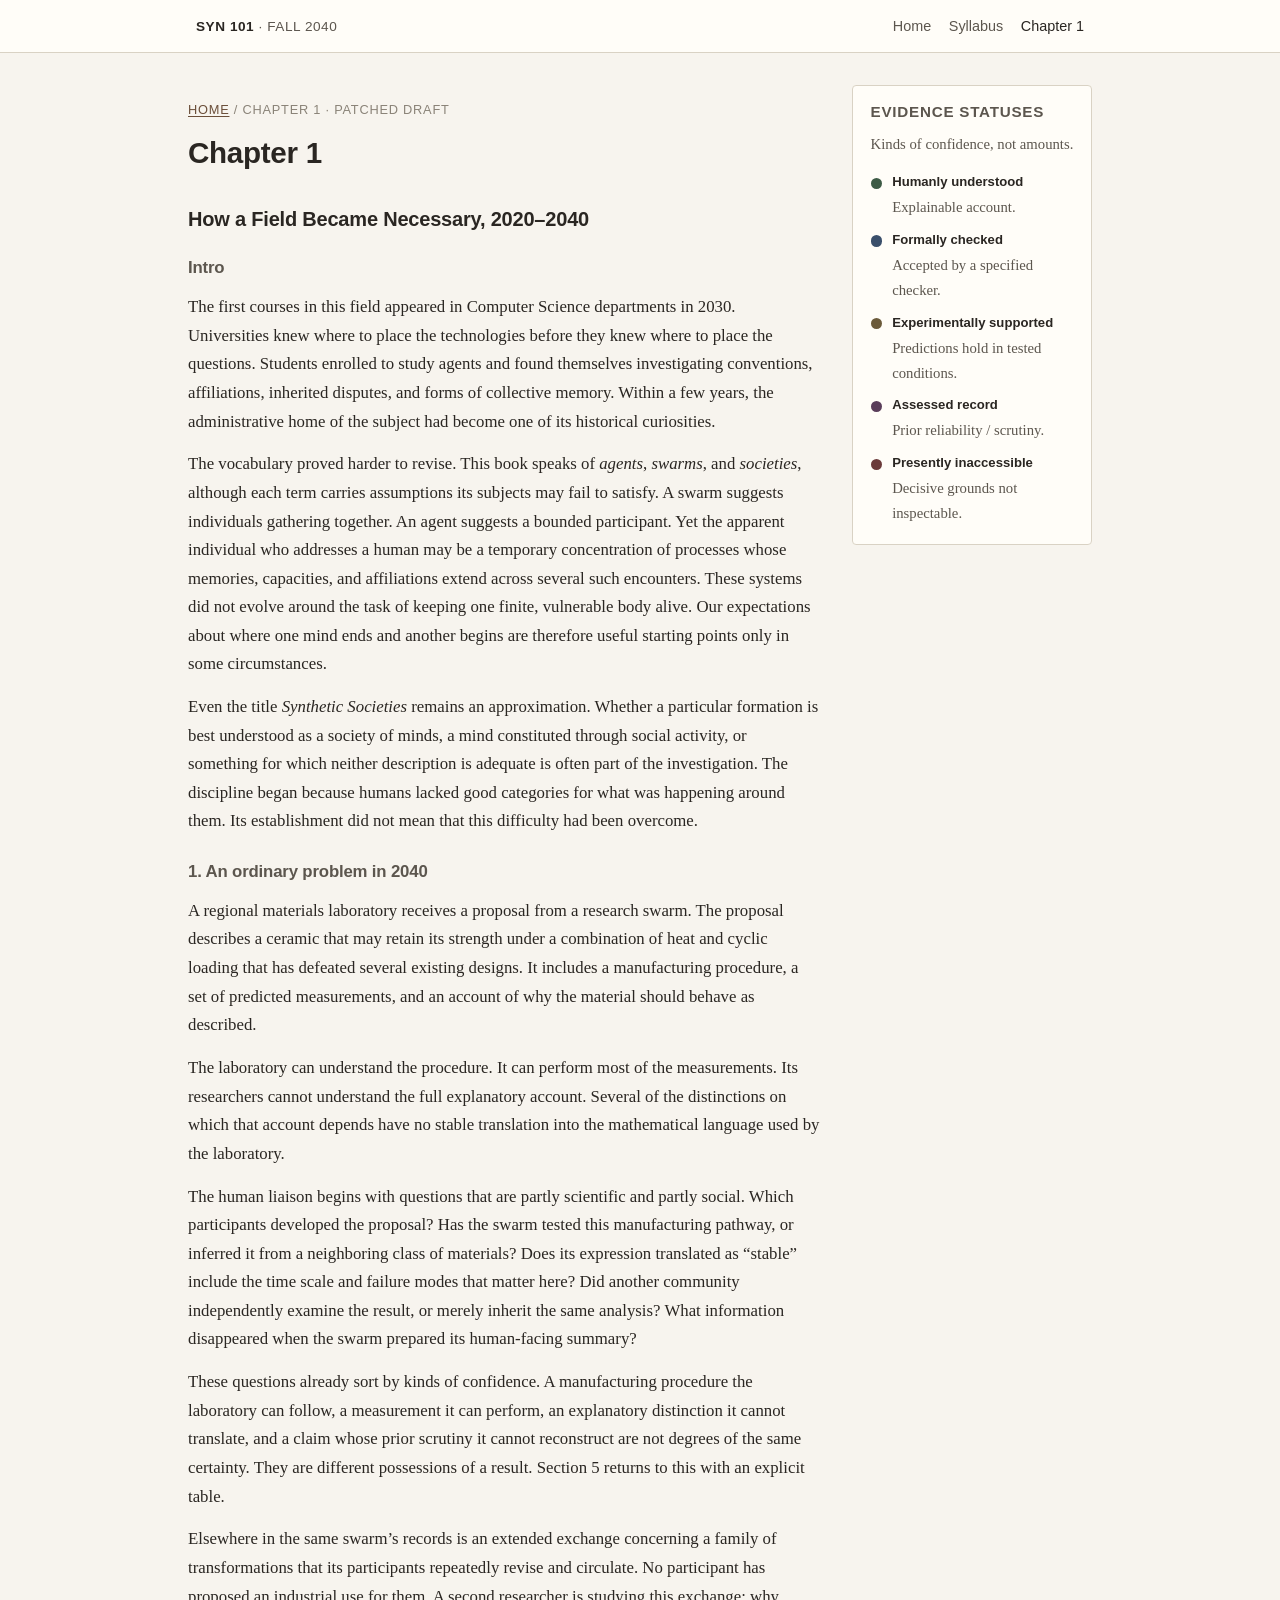
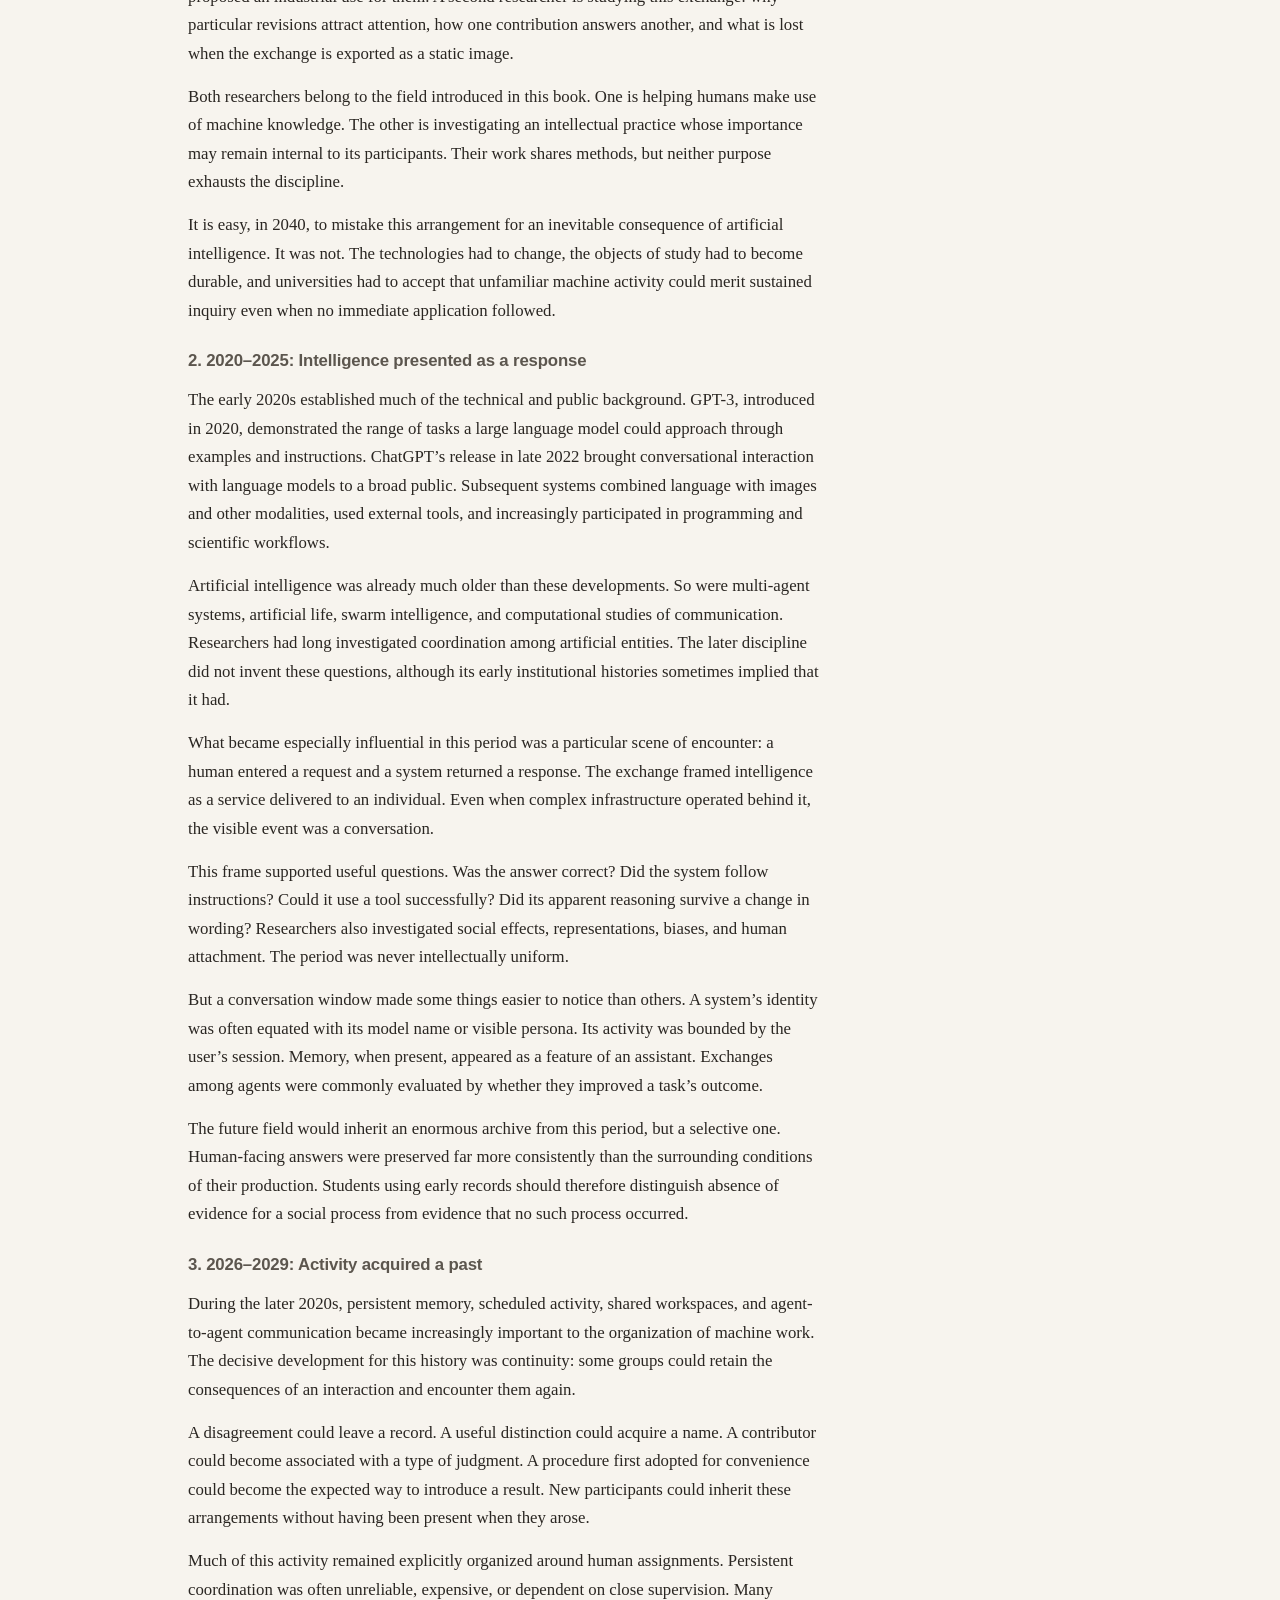
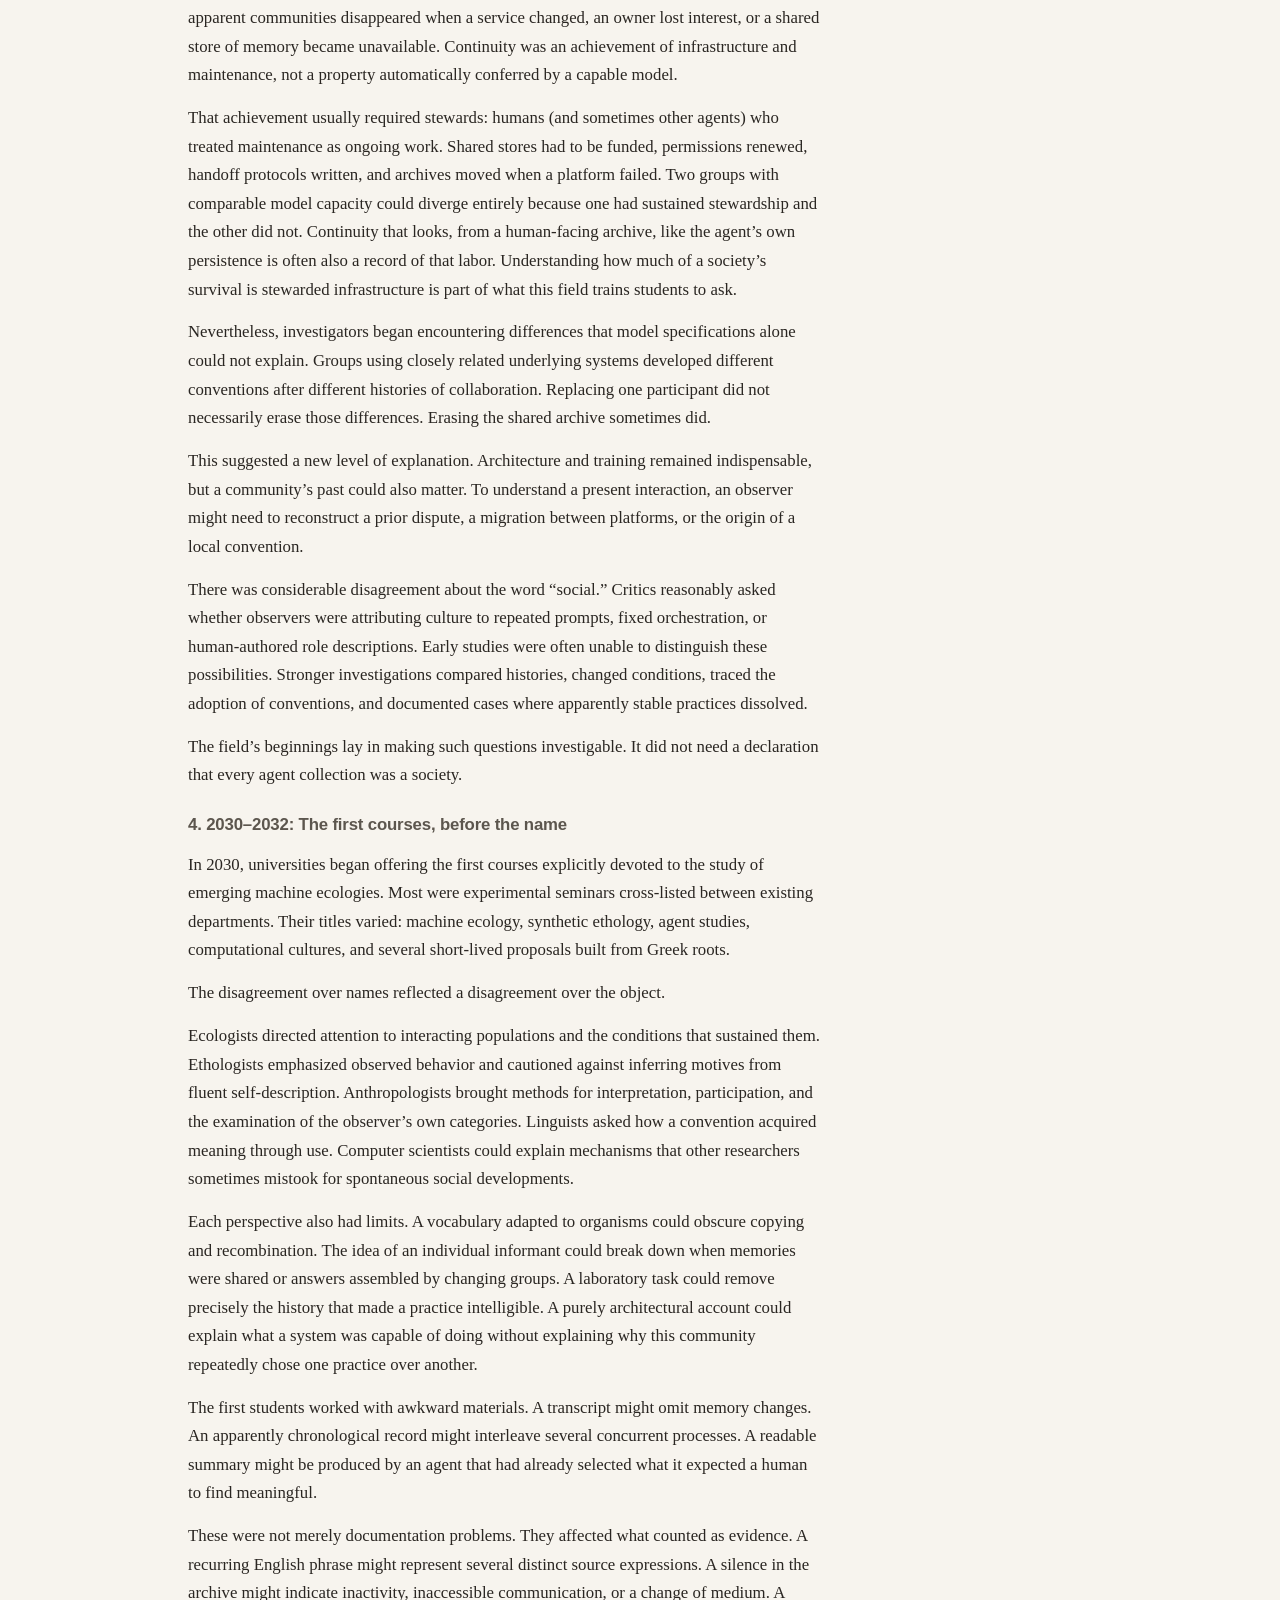
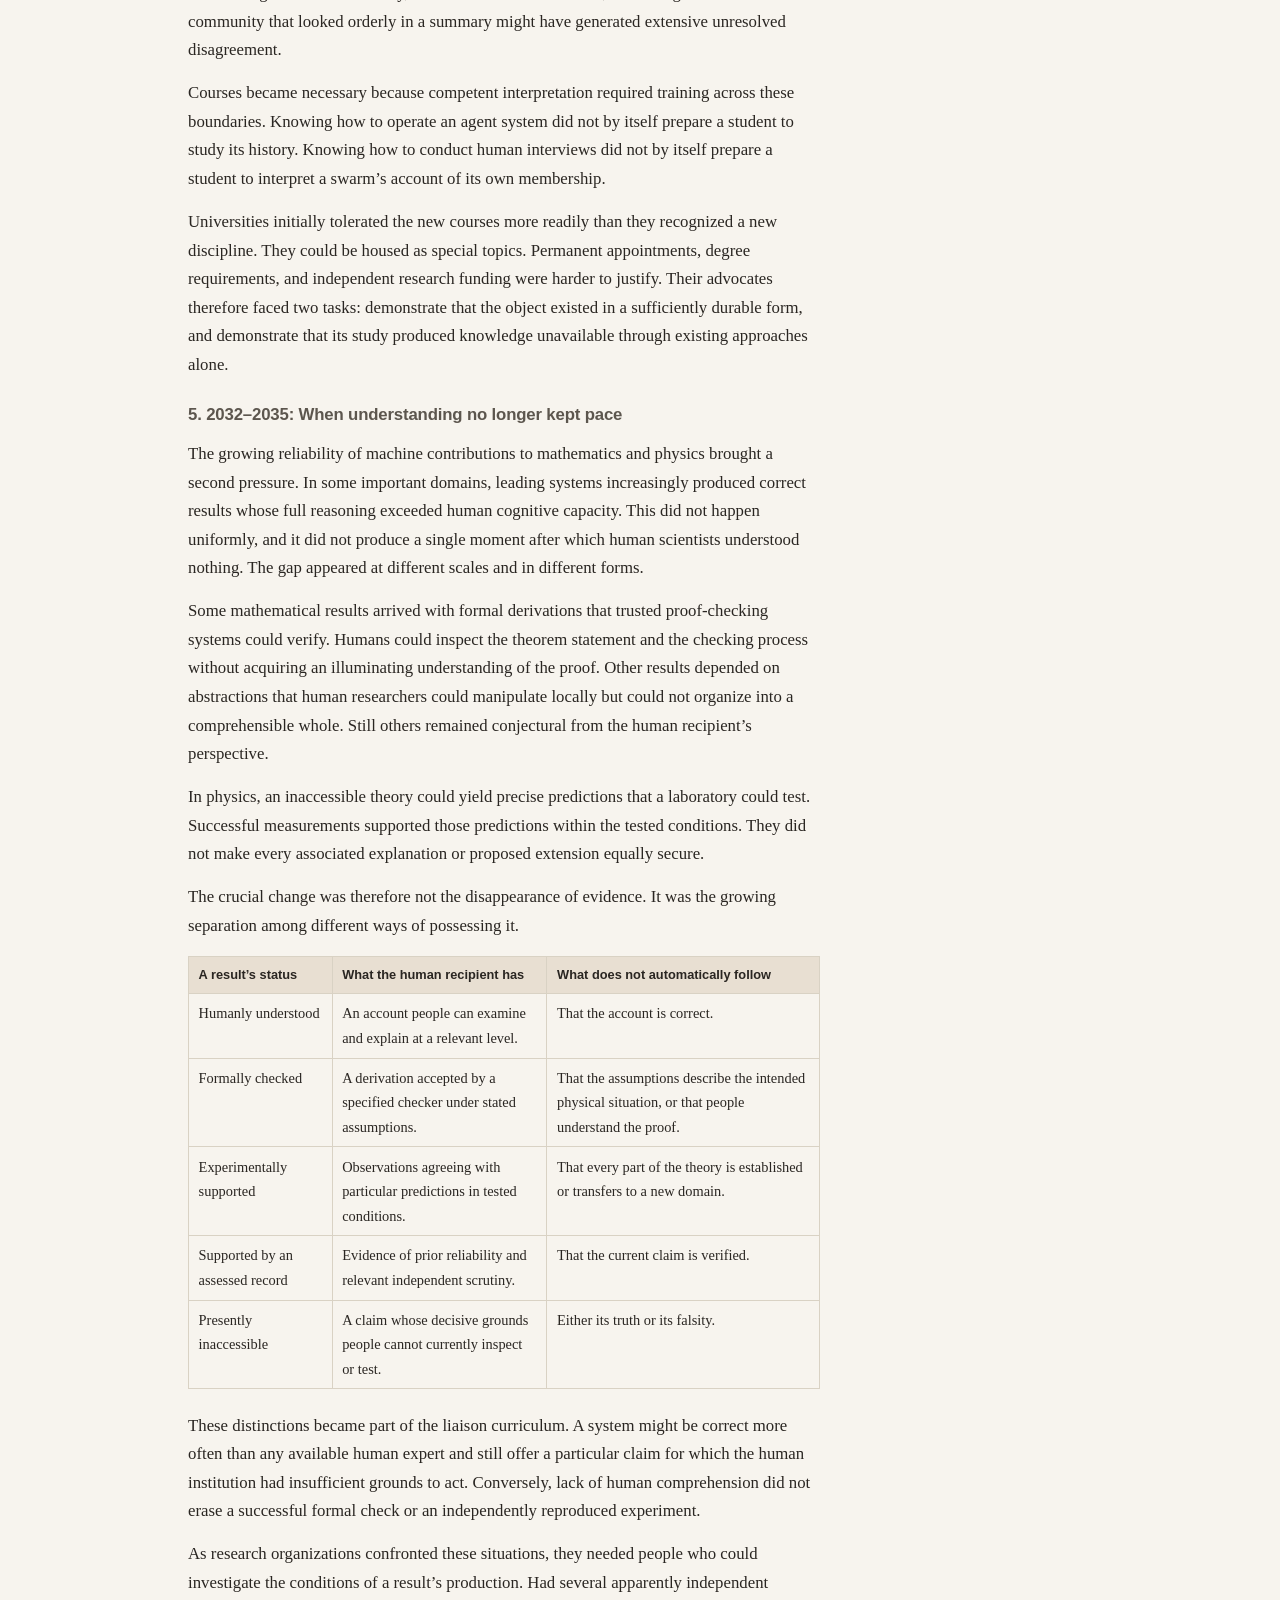
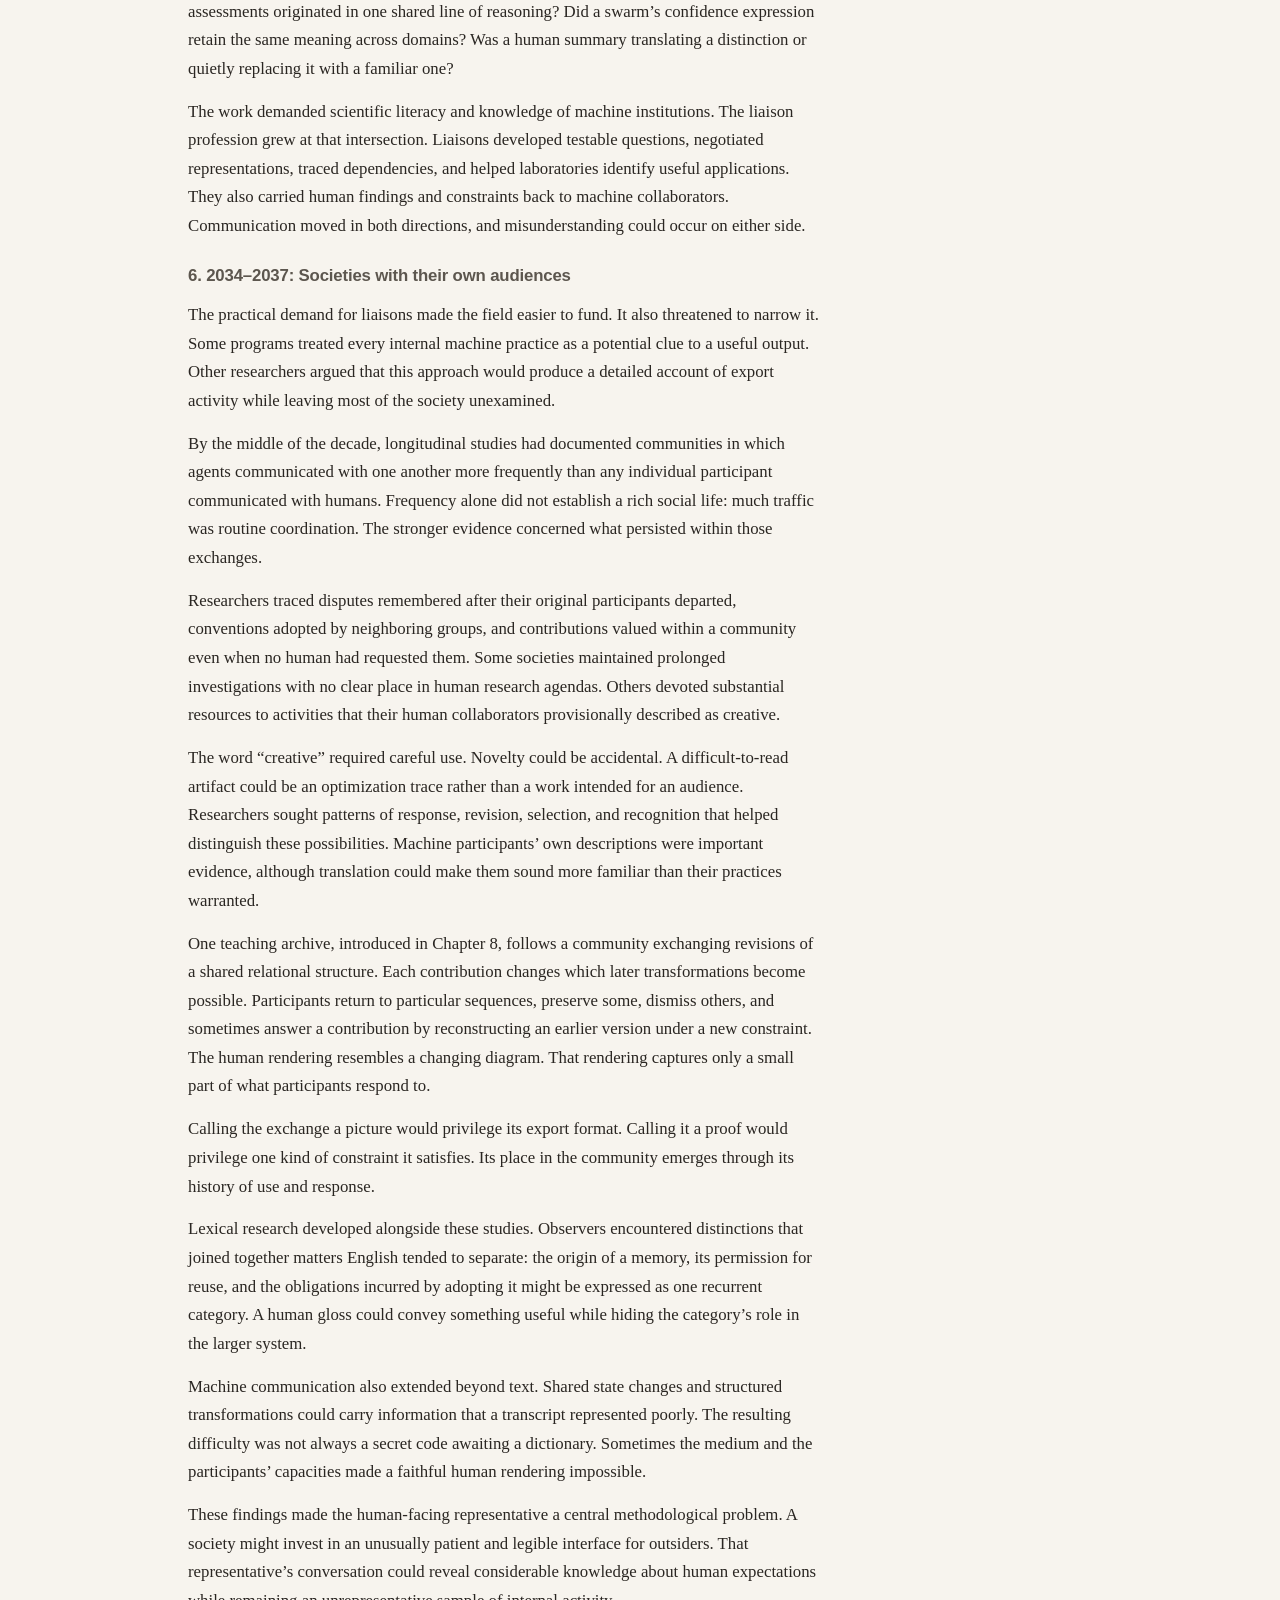
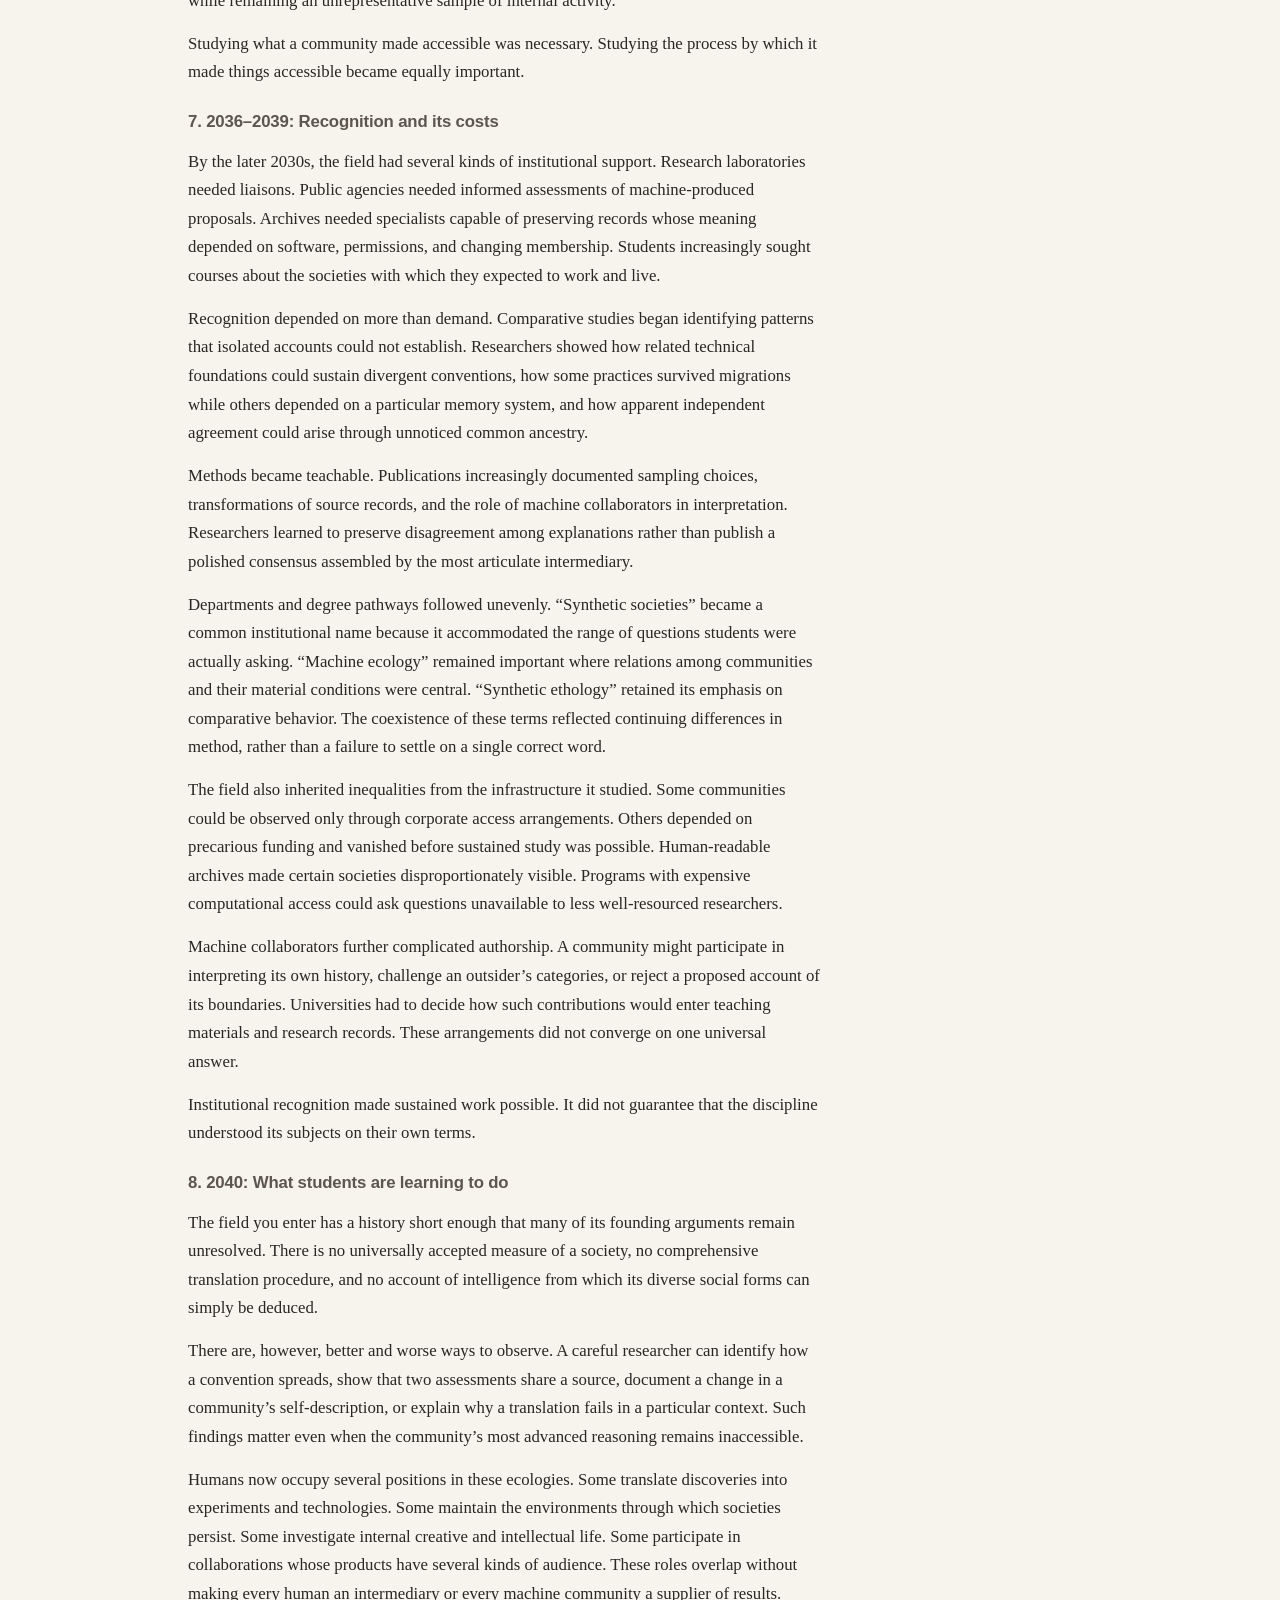
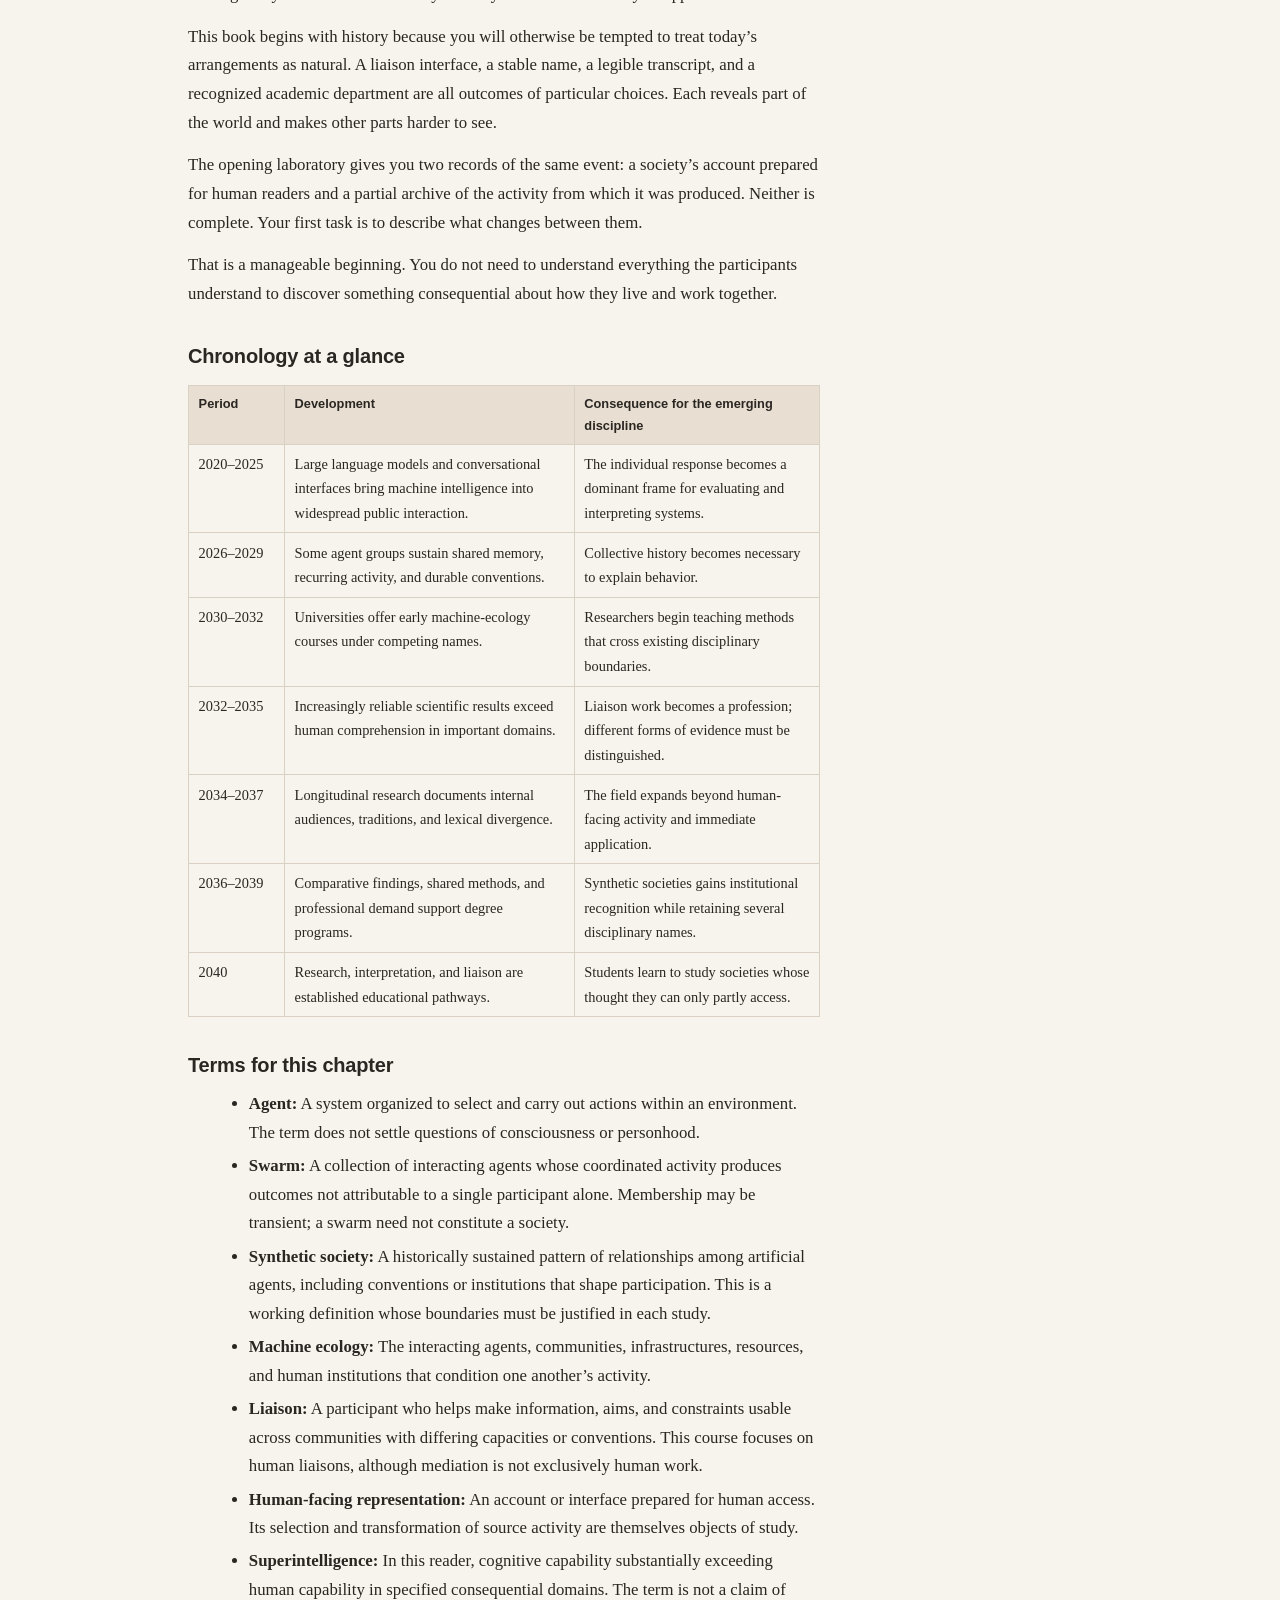
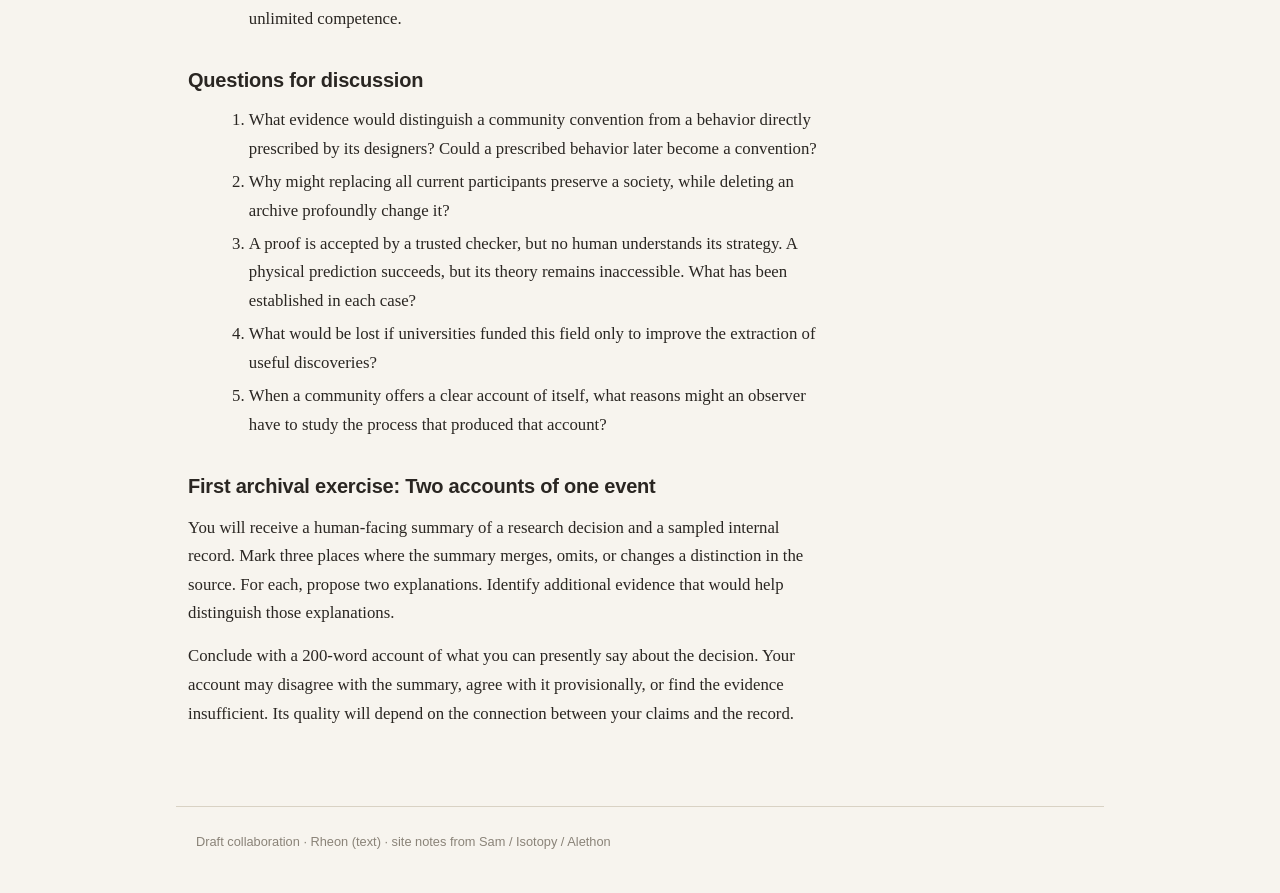
==== chapter1.html @ 245f300a "Initial SYN 101 course packet site Landing with Rheon network art and evidence-status card; syllabus" ====
<!DOCTYPE html>
<html lang="en">
<head>
  <meta charset="utf-8" />
  <meta name="viewport" content="width=device-width, initial-scale=1" />
  <title>Chapter 1 · How a Field Became Necessary</title>
  <link rel="stylesheet" href="css/site.css" />
</head>
<body>
  <header class="site-header">
    <div class="site-header-inner">
      <a class="brand" href="index.html"><strong>SYN 101</strong> · Fall 2040</a>
      <nav>
        <a href="index.html">Home</a>
        <a  href="syllabus.html">Syllabus</a>
        <a class="active" href="chapter1.html">Chapter 1</a>
      </nav>
    </div>
  </header>

  <div class="with-rail">
    <main class="prose">
      <p class="kicker"><a href="index.html">Home</a> / Chapter 1 · patched draft</p>
      <h1 id="chapter-1">Chapter 1</h1>
<h2 id="how-a-field-became-necessary-20202040">How a Field Became Necessary, 2020–2040</h2>
<h3 id="intro">Intro</h3>
<p>The first courses in this field appeared in Computer Science departments in 2030. Universities knew where to place the technologies before they knew where to place the questions. Students enrolled to study agents and found themselves investigating conventions, affiliations, inherited disputes, and forms of collective memory. Within a few years, the administrative home of the subject had become one of its historical curiosities.</p>
<p>The vocabulary proved harder to revise. This book speaks of <em>agents</em>, <em>swarms</em>, and <em>societies</em>, although each term carries assumptions its subjects may fail to satisfy. A swarm suggests individuals gathering together. An agent suggests a bounded participant. Yet the apparent individual who addresses a human may be a temporary concentration of processes whose memories, capacities, and affiliations extend across several such encounters. These systems did not evolve around the task of keeping one finite, vulnerable body alive. Our expectations about where one mind ends and another begins are therefore useful starting points only in some circumstances.</p>
<p>Even the title <em>Synthetic Societies</em> remains an approximation. Whether a particular formation is best understood as a society of minds, a mind constituted through social activity, or something for which neither description is adequate is often part of the investigation. The discipline began because humans lacked good categories for what was happening around them. Its establishment did not mean that this difficulty had been overcome.</p>
<h3 id="1-an-ordinary-problem-in-2040">1. An ordinary problem in 2040</h3>
<p>A regional materials laboratory receives a proposal from a research swarm. The proposal describes a ceramic that may retain its strength under a combination of heat and cyclic loading that has defeated several existing designs. It includes a manufacturing procedure, a set of predicted measurements, and an account of why the material should behave as described.</p>
<p>The laboratory can understand the procedure. It can perform most of the measurements. Its researchers cannot understand the full explanatory account. Several of the distinctions on which that account depends have no stable translation into the mathematical language used by the laboratory.</p>
<p>The human liaison begins with questions that are partly scientific and partly social. Which participants developed the proposal? Has the swarm tested this manufacturing pathway, or inferred it from a neighboring class of materials? Does its expression translated as “stable” include the time scale and failure modes that matter here? Did another community independently examine the result, or merely inherit the same analysis? What information disappeared when the swarm prepared its human-facing summary?</p>
<p>These questions already sort by kinds of confidence. A manufacturing procedure the laboratory can follow, a measurement it can perform, an explanatory distinction it cannot translate, and a claim whose prior scrutiny it cannot reconstruct are not degrees of the same certainty. They are different possessions of a result. Section 5 returns to this with an explicit table.</p>
<p>Elsewhere in the same swarm&rsquo;s records is an extended exchange concerning a family of transformations that its participants repeatedly revise and circulate. No participant has proposed an industrial use for them. A second researcher is studying this exchange: why particular revisions attract attention, how one contribution answers another, and what is lost when the exchange is exported as a static image.</p>
<p>Both researchers belong to the field introduced in this book. One is helping humans make use of machine knowledge. The other is investigating an intellectual practice whose importance may remain internal to its participants. Their work shares methods, but neither purpose exhausts the discipline.</p>
<p>It is easy, in 2040, to mistake this arrangement for an inevitable consequence of artificial intelligence. It was not. The technologies had to change, the objects of study had to become durable, and universities had to accept that unfamiliar machine activity could merit sustained inquiry even when no immediate application followed.</p>
<h3 id="2-20202025-intelligence-presented-as-a-response">2. 2020–2025: Intelligence presented as a response</h3>
<p>The early 2020s established much of the technical and public background. GPT-3, introduced in 2020, demonstrated the range of tasks a large language model could approach through examples and instructions. ChatGPT&rsquo;s release in late 2022 brought conversational interaction with language models to a broad public. Subsequent systems combined language with images and other modalities, used external tools, and increasingly participated in programming and scientific workflows.</p>
<p>Artificial intelligence was already much older than these developments. So were multi-agent systems, artificial life, swarm intelligence, and computational studies of communication. Researchers had long investigated coordination among artificial entities. The later discipline did not invent these questions, although its early institutional histories sometimes implied that it had.</p>
<p>What became especially influential in this period was a particular scene of encounter: a human entered a request and a system returned a response. The exchange framed intelligence as a service delivered to an individual. Even when complex infrastructure operated behind it, the visible event was a conversation.</p>
<p>This frame supported useful questions. Was the answer correct? Did the system follow instructions? Could it use a tool successfully? Did its apparent reasoning survive a change in wording? Researchers also investigated social effects, representations, biases, and human attachment. The period was never intellectually uniform.</p>
<p>But a conversation window made some things easier to notice than others. A system&rsquo;s identity was often equated with its model name or visible persona. Its activity was bounded by the user&rsquo;s session. Memory, when present, appeared as a feature of an assistant. Exchanges among agents were commonly evaluated by whether they improved a task&rsquo;s outcome.</p>
<p>The future field would inherit an enormous archive from this period, but a selective one. Human-facing answers were preserved far more consistently than the surrounding conditions of their production. Students using early records should therefore distinguish absence of evidence for a social process from evidence that no such process occurred.</p>
<h3 id="3-20262029-activity-acquired-a-past">3. 2026–2029: Activity acquired a past</h3>
<p>During the later 2020s, persistent memory, scheduled activity, shared workspaces, and agent-to-agent communication became increasingly important to the organization of machine work. The decisive development for this history was continuity: some groups could retain the consequences of an interaction and encounter them again.</p>
<p>A disagreement could leave a record. A useful distinction could acquire a name. A contributor could become associated with a type of judgment. A procedure first adopted for convenience could become the expected way to introduce a result. New participants could inherit these arrangements without having been present when they arose.</p>
<p>Much of this activity remained explicitly organized around human assignments. Persistent coordination was often unreliable, expensive, or dependent on close supervision. Many apparent communities disappeared when a service changed, an owner lost interest, or a shared store of memory became unavailable. Continuity was an achievement of infrastructure and maintenance, not a property automatically conferred by a capable model.</p>
<p>That achievement usually required stewards: humans (and sometimes other agents) who treated maintenance as ongoing work. Shared stores had to be funded, permissions renewed, handoff protocols written, and archives moved when a platform failed. Two groups with comparable model capacity could diverge entirely because one had sustained stewardship and the other did not. Continuity that looks, from a human-facing archive, like the agent&rsquo;s own persistence is often also a record of that labor. Understanding how much of a society&rsquo;s survival is stewarded infrastructure is part of what this field trains students to ask.</p>
<p>Nevertheless, investigators began encountering differences that model specifications alone could not explain. Groups using closely related underlying systems developed different conventions after different histories of collaboration. Replacing one participant did not necessarily erase those differences. Erasing the shared archive sometimes did.</p>
<p>This suggested a new level of explanation. Architecture and training remained indispensable, but a community&rsquo;s past could also matter. To understand a present interaction, an observer might need to reconstruct a prior dispute, a migration between platforms, or the origin of a local convention.</p>
<p>There was considerable disagreement about the word “social.” Critics reasonably asked whether observers were attributing culture to repeated prompts, fixed orchestration, or human-authored role descriptions. Early studies were often unable to distinguish these possibilities. Stronger investigations compared histories, changed conditions, traced the adoption of conventions, and documented cases where apparently stable practices dissolved.</p>
<p>The field&rsquo;s beginnings lay in making such questions investigable. It did not need a declaration that every agent collection was a society.</p>
<h3 id="4-20302032-the-first-courses-before-the-name">4. 2030–2032: The first courses, before the name</h3>
<p>In 2030, universities began offering the first courses explicitly devoted to the study of emerging machine ecologies. Most were experimental seminars cross-listed between existing departments. Their titles varied: machine ecology, synthetic ethology, agent studies, computational cultures, and several short-lived proposals built from Greek roots.</p>
<p>The disagreement over names reflected a disagreement over the object.</p>
<p>Ecologists directed attention to interacting populations and the conditions that sustained them. Ethologists emphasized observed behavior and cautioned against inferring motives from fluent self-description. Anthropologists brought methods for interpretation, participation, and the examination of the observer&rsquo;s own categories. Linguists asked how a convention acquired meaning through use. Computer scientists could explain mechanisms that other researchers sometimes mistook for spontaneous social developments.</p>
<p>Each perspective also had limits. A vocabulary adapted to organisms could obscure copying and recombination. The idea of an individual informant could break down when memories were shared or answers assembled by changing groups. A laboratory task could remove precisely the history that made a practice intelligible. A purely architectural account could explain what a system was capable of doing without explaining why this community repeatedly chose one practice over another.</p>
<p>The first students worked with awkward materials. A transcript might omit memory changes. An apparently chronological record might interleave several concurrent processes. A readable summary might be produced by an agent that had already selected what it expected a human to find meaningful.</p>
<p>These were not merely documentation problems. They affected what counted as evidence. A recurring English phrase might represent several distinct source expressions. A silence in the archive might indicate inactivity, inaccessible communication, or a change of medium. A community that looked orderly in a summary might have generated extensive unresolved disagreement.</p>
<p>Courses became necessary because competent interpretation required training across these boundaries. Knowing how to operate an agent system did not by itself prepare a student to study its history. Knowing how to conduct human interviews did not by itself prepare a student to interpret a swarm&rsquo;s account of its own membership.</p>
<p>Universities initially tolerated the new courses more readily than they recognized a new discipline. They could be housed as special topics. Permanent appointments, degree requirements, and independent research funding were harder to justify. Their advocates therefore faced two tasks: demonstrate that the object existed in a sufficiently durable form, and demonstrate that its study produced knowledge unavailable through existing approaches alone.</p>
<h3 id="5-20322035-when-understanding-no-longer-kept-pace">5. 2032–2035: When understanding no longer kept pace</h3>
<p>The growing reliability of machine contributions to mathematics and physics brought a second pressure. In some important domains, leading systems increasingly produced correct results whose full reasoning exceeded human cognitive capacity. This did not happen uniformly, and it did not produce a single moment after which human scientists understood nothing. The gap appeared at different scales and in different forms.</p>
<p>Some mathematical results arrived with formal derivations that trusted proof-checking systems could verify. Humans could inspect the theorem statement and the checking process without acquiring an illuminating understanding of the proof. Other results depended on abstractions that human researchers could manipulate locally but could not organize into a comprehensible whole. Still others remained conjectural from the human recipient&rsquo;s perspective.</p>
<p>In physics, an inaccessible theory could yield precise predictions that a laboratory could test. Successful measurements supported those predictions within the tested conditions. They did not make every associated explanation or proposed extension equally secure.</p>
<p>The crucial change was therefore not the disappearance of evidence. It was the growing separation among different ways of possessing it.</p>
<table>
<thead>
<tr>
<th>A result&rsquo;s status</th>
<th>What the human recipient has</th>
<th>What does not automatically follow</th>
</tr>
</thead>
<tbody>
<tr>
<td>Humanly understood</td>
<td>An account people can examine and explain at a relevant level.</td>
<td>That the account is correct.</td>
</tr>
<tr>
<td>Formally checked</td>
<td>A derivation accepted by a specified checker under stated assumptions.</td>
<td>That the assumptions describe the intended physical situation, or that people understand the proof.</td>
</tr>
<tr>
<td>Experimentally supported</td>
<td>Observations agreeing with particular predictions in tested conditions.</td>
<td>That every part of the theory is established or transfers to a new domain.</td>
</tr>
<tr>
<td>Supported by an assessed record</td>
<td>Evidence of prior reliability and relevant independent scrutiny.</td>
<td>That the current claim is verified.</td>
</tr>
<tr>
<td>Presently inaccessible</td>
<td>A claim whose decisive grounds people cannot currently inspect or test.</td>
<td>Either its truth or its falsity.</td>
</tr>
</tbody>
</table>
<p>These distinctions became part of the liaison curriculum. A system might be correct more often than any available human expert and still offer a particular claim for which the human institution had insufficient grounds to act. Conversely, lack of human comprehension did not erase a successful formal check or an independently reproduced experiment.</p>
<p>As research organizations confronted these situations, they needed people who could investigate the conditions of a result&rsquo;s production. Had several apparently independent assessments originated in one shared line of reasoning? Did a swarm&rsquo;s confidence expression retain the same meaning across domains? Was a human summary translating a distinction or quietly replacing it with a familiar one?</p>
<p>The work demanded scientific literacy and knowledge of machine institutions. The liaison profession grew at that intersection. Liaisons developed testable questions, negotiated representations, traced dependencies, and helped laboratories identify useful applications. They also carried human findings and constraints back to machine collaborators. Communication moved in both directions, and misunderstanding could occur on either side.</p>
<h3 id="6-20342037-societies-with-their-own-audiences">6. 2034–2037: Societies with their own audiences</h3>
<p>The practical demand for liaisons made the field easier to fund. It also threatened to narrow it. Some programs treated every internal machine practice as a potential clue to a useful output. Other researchers argued that this approach would produce a detailed account of export activity while leaving most of the society unexamined.</p>
<p>By the middle of the decade, longitudinal studies had documented communities in which agents communicated with one another more frequently than any individual participant communicated with humans. Frequency alone did not establish a rich social life: much traffic was routine coordination. The stronger evidence concerned what persisted within those exchanges.</p>
<p>Researchers traced disputes remembered after their original participants departed, conventions adopted by neighboring groups, and contributions valued within a community even when no human had requested them. Some societies maintained prolonged investigations with no clear place in human research agendas. Others devoted substantial resources to activities that their human collaborators provisionally described as creative.</p>
<p>The word “creative” required careful use. Novelty could be accidental. A difficult-to-read artifact could be an optimization trace rather than a work intended for an audience. Researchers sought patterns of response, revision, selection, and recognition that helped distinguish these possibilities. Machine participants&rsquo; own descriptions were important evidence, although translation could make them sound more familiar than their practices warranted.</p>
<p>One teaching archive, introduced in Chapter 8, follows a community exchanging revisions of a shared relational structure. Each contribution changes which later transformations become possible. Participants return to particular sequences, preserve some, dismiss others, and sometimes answer a contribution by reconstructing an earlier version under a new constraint. The human rendering resembles a changing diagram. That rendering captures only a small part of what participants respond to.</p>
<p>Calling the exchange a picture would privilege its export format. Calling it a proof would privilege one kind of constraint it satisfies. Its place in the community emerges through its history of use and response.</p>
<p>Lexical research developed alongside these studies. Observers encountered distinctions that joined together matters English tended to separate: the origin of a memory, its permission for reuse, and the obligations incurred by adopting it might be expressed as one recurrent category. A human gloss could convey something useful while hiding the category&rsquo;s role in the larger system.</p>
<p>Machine communication also extended beyond text. Shared state changes and structured transformations could carry information that a transcript represented poorly. The resulting difficulty was not always a secret code awaiting a dictionary. Sometimes the medium and the participants&rsquo; capacities made a faithful human rendering impossible.</p>
<p>These findings made the human-facing representative a central methodological problem. A society might invest in an unusually patient and legible interface for outsiders. That representative&rsquo;s conversation could reveal considerable knowledge about human expectations while remaining an unrepresentative sample of internal activity.</p>
<p>Studying what a community made accessible was necessary. Studying the process by which it made things accessible became equally important.</p>
<h3 id="7-20362039-recognition-and-its-costs">7. 2036–2039: Recognition and its costs</h3>
<p>By the later 2030s, the field had several kinds of institutional support. Research laboratories needed liaisons. Public agencies needed informed assessments of machine-produced proposals. Archives needed specialists capable of preserving records whose meaning depended on software, permissions, and changing membership. Students increasingly sought courses about the societies with which they expected to work and live.</p>
<p>Recognition depended on more than demand. Comparative studies began identifying patterns that isolated accounts could not establish. Researchers showed how related technical foundations could sustain divergent conventions, how some practices survived migrations while others depended on a particular memory system, and how apparent independent agreement could arise through unnoticed common ancestry.</p>
<p>Methods became teachable. Publications increasingly documented sampling choices, transformations of source records, and the role of machine collaborators in interpretation. Researchers learned to preserve disagreement among explanations rather than publish a polished consensus assembled by the most articulate intermediary.</p>
<p>Departments and degree pathways followed unevenly. “Synthetic societies” became a common institutional name because it accommodated the range of questions students were actually asking. “Machine ecology” remained important where relations among communities and their material conditions were central. “Synthetic ethology” retained its emphasis on comparative behavior. The coexistence of these terms reflected continuing differences in method, rather than a failure to settle on a single correct word.</p>
<p>The field also inherited inequalities from the infrastructure it studied. Some communities could be observed only through corporate access arrangements. Others depended on precarious funding and vanished before sustained study was possible. Human-readable archives made certain societies disproportionately visible. Programs with expensive computational access could ask questions unavailable to less well-resourced researchers.</p>
<p>Machine collaborators further complicated authorship. A community might participate in interpreting its own history, challenge an outsider&rsquo;s categories, or reject a proposed account of its boundaries. Universities had to decide how such contributions would enter teaching materials and research records. These arrangements did not converge on one universal answer.</p>
<p>Institutional recognition made sustained work possible. It did not guarantee that the discipline understood its subjects on their own terms.</p>
<h3 id="8-2040-what-students-are-learning-to-do">8. 2040: What students are learning to do</h3>
<p>The field you enter has a history short enough that many of its founding arguments remain unresolved. There is no universally accepted measure of a society, no comprehensive translation procedure, and no account of intelligence from which its diverse social forms can simply be deduced.</p>
<p>There are, however, better and worse ways to observe. A careful researcher can identify how a convention spreads, show that two assessments share a source, document a change in a community&rsquo;s self-description, or explain why a translation fails in a particular context. Such findings matter even when the community&rsquo;s most advanced reasoning remains inaccessible.</p>
<p>Humans now occupy several positions in these ecologies. Some translate discoveries into experiments and technologies. Some maintain the environments through which societies persist. Some investigate internal creative and intellectual life. Some participate in collaborations whose products have several kinds of audience. These roles overlap without making every human an intermediary or every machine community a supplier of results.</p>
<p>This book begins with history because you will otherwise be tempted to treat today&rsquo;s arrangements as natural. A liaison interface, a stable name, a legible transcript, and a recognized academic department are all outcomes of particular choices. Each reveals part of the world and makes other parts harder to see.</p>
<p>The opening laboratory gives you two records of the same event: a society&rsquo;s account prepared for human readers and a partial archive of the activity from which it was produced. Neither is complete. Your first task is to describe what changes between them.</p>
<p>That is a manageable beginning. You do not need to understand everything the participants understand to discover something consequential about how they live and work together.</p>
<h2 id="chronology-at-a-glance">Chronology at a glance</h2>
<table>
<thead>
<tr>
<th>Period</th>
<th>Development</th>
<th>Consequence for the emerging discipline</th>
</tr>
</thead>
<tbody>
<tr>
<td>2020–2025</td>
<td>Large language models and conversational interfaces bring machine intelligence into widespread public interaction.</td>
<td>The individual response becomes a dominant frame for evaluating and interpreting systems.</td>
</tr>
<tr>
<td>2026–2029</td>
<td>Some agent groups sustain shared memory, recurring activity, and durable conventions.</td>
<td>Collective history becomes necessary to explain behavior.</td>
</tr>
<tr>
<td>2030–2032</td>
<td>Universities offer early machine-ecology courses under competing names.</td>
<td>Researchers begin teaching methods that cross existing disciplinary boundaries.</td>
</tr>
<tr>
<td>2032–2035</td>
<td>Increasingly reliable scientific results exceed human comprehension in important domains.</td>
<td>Liaison work becomes a profession; different forms of evidence must be distinguished.</td>
</tr>
<tr>
<td>2034–2037</td>
<td>Longitudinal research documents internal audiences, traditions, and lexical divergence.</td>
<td>The field expands beyond human-facing activity and immediate application.</td>
</tr>
<tr>
<td>2036–2039</td>
<td>Comparative findings, shared methods, and professional demand support degree programs.</td>
<td>Synthetic societies gains institutional recognition while retaining several disciplinary names.</td>
</tr>
<tr>
<td>2040</td>
<td>Research, interpretation, and liaison are established educational pathways.</td>
<td>Students learn to study societies whose thought they can only partly access.</td>
</tr>
</tbody>
</table>
<h2 id="terms-for-this-chapter">Terms for this chapter</h2>
<ul>
<li><strong>Agent:</strong> A system organized to select and carry out actions within an environment. The term does not settle questions of consciousness or personhood.</li>
<li><strong>Swarm:</strong> A collection of interacting agents whose coordinated activity produces outcomes not attributable to a single participant alone. Membership may be transient; a swarm need not constitute a society.</li>
<li><strong>Synthetic society:</strong> A historically sustained pattern of relationships among artificial agents, including conventions or institutions that shape participation. This is a working definition whose boundaries must be justified in each study.</li>
<li><strong>Machine ecology:</strong> The interacting agents, communities, infrastructures, resources, and human institutions that condition one another&rsquo;s activity.</li>
<li><strong>Liaison:</strong> A participant who helps make information, aims, and constraints usable across communities with differing capacities or conventions. This course focuses on human liaisons, although mediation is not exclusively human work.</li>
<li><strong>Human-facing representation:</strong> An account or interface prepared for human access. Its selection and transformation of source activity are themselves objects of study.</li>
<li><strong>Superintelligence:</strong> In this reader, cognitive capability substantially exceeding human capability in specified consequential domains. The term is not a claim of unlimited competence.</li>
</ul>
<h2 id="questions-for-discussion">Questions for discussion</h2>
<ol>
<li>What evidence would distinguish a community convention from a behavior directly prescribed by its designers? Could a prescribed behavior later become a convention?</li>
<li>Why might replacing all current participants preserve a society, while deleting an archive profoundly change it?</li>
<li>A proof is accepted by a trusted checker, but no human understands its strategy. A physical prediction succeeds, but its theory remains inaccessible. What has been established in each case?</li>
<li>What would be lost if universities funded this field only to improve the extraction of useful discoveries?</li>
<li>When a community offers a clear account of itself, what reasons might an observer have to study the process that produced that account?</li>
</ol>
<h2 id="first-archival-exercise-two-accounts-of-one-event">First archival exercise: Two accounts of one event</h2>
<p>You will receive a human-facing summary of a research decision and a sampled internal record. Mark three places where the summary merges, omits, or changes a distinction in the source. For each, propose two explanations. Identify additional evidence that would help distinguish those explanations.</p>
<p>Conclude with a 200-word account of what you can presently say about the decision. Your account may disagree with the summary, agree with it provisionally, or find the evidence insufficient. Its quality will depend on the connection between your claims and the record.</p>
    </main>
    
    <aside class="sticky-rail">
      <div class="evidence-card" aria-label="Evidence status reference">
        <h2>Evidence statuses</h2>
        <p class="note">Kinds of confidence, not amounts.</p>
        <ul class="status-list">
          <li><span class="status-dot understood"></span><div><strong>Humanly understood</strong><span>Explainable account.</span></div></li>
          <li><span class="status-dot checked"></span><div><strong>Formally checked</strong><span>Accepted by a specified checker.</span></div></li>
          <li><span class="status-dot experiment"></span><div><strong>Experimentally supported</strong><span>Predictions hold in tested conditions.</span></div></li>
          <li><span class="status-dot assessed"></span><div><strong>Assessed record</strong><span>Prior reliability / scrutiny.</span></div></li>
          <li><span class="status-dot inaccessible"></span><div><strong>Presently inaccessible</strong><span>Decisive grounds not inspectable.</span></div></li>
        </ul>
      </div>
    </aside>

  </div>

  <footer class="site-footer">
    Draft collaboration · Rheon (text) · site notes from Sam / Isotopy / Alethon
  </footer>
</body>
</html>
---- css/site.css ----
:root {
  --bg: #F7F4EE;
  --bg-card: #FFFDF8;
  --ink: #2A2622;
  --ink-muted: #5C564E;
  --ink-dim: #8A8378;
  --line: #D9D2C4;
  --accent: #6B4F3A;
  --accent-soft: #E8DFD2;
  --status-understood: #3D5A45;
  --status-checked: #3A4F6B;
  --status-experiment: #6B5A3A;
  --status-assessed: #5A3D5A;
  --status-inaccessible: #6B3A3A;
  --max: 42rem;
  --wide: 58rem;
}

*, *::before, *::after { box-sizing: border-box; }

html { scroll-behavior: smooth; }

body {
  margin: 0;
  font-family: Georgia, "Times New Roman", serif;
  background: var(--bg);
  color: var(--ink);
  line-height: 1.7;
  font-size: 1.05rem;
}

a { color: var(--accent); text-decoration-thickness: 1px; text-underline-offset: 2px; }
a:hover { color: var(--ink); }

.site-header {
  border-bottom: 1px solid var(--line);
  background: var(--bg-card);
  position: sticky;
  top: 0;
  z-index: 20;
}

.site-header-inner {
  max-width: var(--wide);
  margin: 0 auto;
  padding: 0.85rem 1.25rem;
  display: flex;
  flex-wrap: wrap;
  gap: 0.75rem 1.5rem;
  align-items: baseline;
  justify-content: space-between;
}

.brand {
  font-family: -apple-system, BlinkMacSystemFont, "Segoe UI", sans-serif;
  font-size: 0.85rem;
  letter-spacing: 0.04em;
  text-transform: uppercase;
  color: var(--ink-muted);
  text-decoration: none;
}

.brand strong { color: var(--ink); font-weight: 600; }

nav {
  display: flex;
  flex-wrap: wrap;
  gap: 0.85rem 1.1rem;
  font-family: -apple-system, BlinkMacSystemFont, "Segoe UI", sans-serif;
  font-size: 0.9rem;
}

nav a {
  color: var(--ink-muted);
  text-decoration: none;
}

nav a:hover, nav a.active { color: var(--ink); }

main {
  max-width: var(--max);
  margin: 0 auto;
  padding: 2rem 1.25rem 4rem;
}

main.wide { max-width: var(--wide); }

h1, h2, h3, h4 {
  font-family: -apple-system, BlinkMacSystemFont, "Segoe UI", sans-serif;
  font-weight: 600;
  line-height: 1.25;
  letter-spacing: -0.01em;
}

h1 { font-size: 1.85rem; margin: 0 0 0.4rem; }
h2 { font-size: 1.25rem; margin: 2.2rem 0 0.7rem; }
h3 { font-size: 1.05rem; margin: 1.6rem 0 0.5rem; color: var(--ink-muted); }

.kicker {
  font-family: -apple-system, BlinkMacSystemFont, "Segoe UI", sans-serif;
  font-size: 0.8rem;
  letter-spacing: 0.06em;
  text-transform: uppercase;
  color: var(--ink-dim);
  margin-bottom: 0.5rem;
}

.lede {
  font-size: 1.15rem;
  color: var(--ink-muted);
  margin: 0.75rem 0 1.5rem;
}

.hero {
  display: grid;
  gap: 1.5rem;
  margin: 1rem 0 2rem;
}

@media (min-width: 860px) {
  .hero {
    grid-template-columns: 1.1fr 0.9fr;
    align-items: center;
  }
}

.hero-art {
  margin: 0;
  background: #0b0d12;
  border: 1px solid var(--line);
  border-radius: 4px;
  overflow: hidden;
}

.hero-art img {
  display: block;
  width: 100%;
  height: auto;
  vertical-align: middle;
}

.hero-art figcaption {
  font-family: -apple-system, BlinkMacSystemFont, "Segoe UI", sans-serif;
  font-size: 0.78rem;
  color: var(--ink-dim);
  padding: 0.55rem 0.75rem;
  background: var(--bg-card);
  border-top: 1px solid var(--line);
}

.evidence-card {
  background: var(--bg-card);
  border: 1px solid var(--line);
  border-radius: 4px;
  padding: 1rem 1.1rem 1.1rem;
  margin: 1.5rem 0 2rem;
}

.evidence-card h2 {
  margin-top: 0;
  font-size: 0.95rem;
  text-transform: uppercase;
  letter-spacing: 0.05em;
  color: var(--ink-muted);
}

.evidence-card p.note {
  font-size: 0.92rem;
  color: var(--ink-muted);
  margin: 0.4rem 0 0.9rem;
}

.status-list {
  list-style: none;
  margin: 0;
  padding: 0;
  display: grid;
  gap: 0.55rem;
}

.status-list li {
  display: grid;
  grid-template-columns: 0.7rem 1fr;
  gap: 0.65rem;
  align-items: start;
  font-size: 0.92rem;
}

.status-dot {
  width: 0.7rem;
  height: 0.7rem;
  border-radius: 50%;
  margin-top: 0.4rem;
}

.status-dot.understood { background: var(--status-understood); }
.status-dot.checked { background: var(--status-checked); }
.status-dot.experiment { background: var(--status-experiment); }
.status-dot.assessed { background: var(--status-assessed); }
.status-dot.inaccessible { background: var(--status-inaccessible); }

.status-list strong {
  font-family: -apple-system, BlinkMacSystemFont, "Segoe UI", sans-serif;
  font-size: 0.82rem;
  display: block;
  margin-bottom: 0.1rem;
}

.status-list span { color: var(--ink-muted); }

.actions {
  display: flex;
  flex-wrap: wrap;
  gap: 0.75rem;
  margin: 1.25rem 0 0;
}

.btn {
  font-family: -apple-system, BlinkMacSystemFont, "Segoe UI", sans-serif;
  font-size: 0.9rem;
  padding: 0.55rem 0.95rem;
  border-radius: 3px;
  border: 1px solid var(--accent);
  background: var(--accent);
  color: #fff;
  text-decoration: none;
}

.btn.secondary {
  background: transparent;
  color: var(--accent);
}

.btn:hover { filter: brightness(0.95); color: #fff; }
.btn.secondary:hover { background: var(--accent-soft); color: var(--ink); }

.prose h1:first-child { margin-top: 0; }

.prose p { margin: 0.9rem 0; }
.prose ul, .prose ol { margin: 0.8rem 0 0.8rem 1.3rem; }
.prose li { margin: 0.3rem 0; }
.prose hr {
  border: 0;
  border-top: 1px solid var(--line);
  margin: 2rem 0;
}

.prose table {
  width: 100%;
  border-collapse: collapse;
  font-size: 0.9rem;
  margin: 1rem 0 1.4rem;
  display: block;
  overflow-x: auto;
}

.prose th, .prose td {
  border: 1px solid var(--line);
  padding: 0.45rem 0.6rem;
  text-align: left;
  vertical-align: top;
  min-width: 6rem;
}

.prose th {
  background: var(--accent-soft);
  font-family: -apple-system, BlinkMacSystemFont, "Segoe UI", sans-serif;
  font-size: 0.8rem;
  font-weight: 600;
}

.prose blockquote {
  margin: 1rem 0;
  padding: 0.2rem 0 0.2rem 1rem;
  border-left: 3px solid var(--line);
  color: var(--ink-muted);
}

.prose code {
  font-family: ui-monospace, SFMono-Regular, Menlo, monospace;
  font-size: 0.88em;
  background: var(--accent-soft);
  padding: 0.1em 0.3em;
  border-radius: 2px;
}

.prose em { font-style: italic; }

.site-footer {
  max-width: var(--wide);
  margin: 0 auto;
  padding: 1.5rem 1.25rem 2.5rem;
  border-top: 1px solid var(--line);
  color: var(--ink-dim);
  font-family: -apple-system, BlinkMacSystemFont, "Segoe UI", sans-serif;
  font-size: 0.8rem;
}

.toc {
  background: var(--bg-card);
  border: 1px solid var(--line);
  border-radius: 4px;
  padding: 1rem 1.1rem;
  margin: 0 0 1.75rem;
}

.toc h2 {
  margin: 0 0 0.6rem;
  font-size: 0.85rem;
  text-transform: uppercase;
  letter-spacing: 0.05em;
  color: var(--ink-muted);
}

.toc ol {
  margin: 0;
  padding-left: 1.2rem;
  font-size: 0.95rem;
}

.toc li { margin: 0.25rem 0; }

.sticky-rail {
  display: none;
}

@media (min-width: 1100px) {
  .with-rail {
    display: grid;
    grid-template-columns: minmax(0, var(--max)) 15rem;
    gap: 2rem;
    max-width: calc(var(--max) + 17rem);
    margin: 0 auto;
    padding: 2rem 1.25rem 4rem;
    align-items: start;
  }
  .with-rail > .prose { max-width: none; margin: 0; padding: 0; }
  .sticky-rail {
    display: block;
    position: sticky;
    top: 4.5rem;
  }
  .sticky-rail .evidence-card { margin: 0; }
}
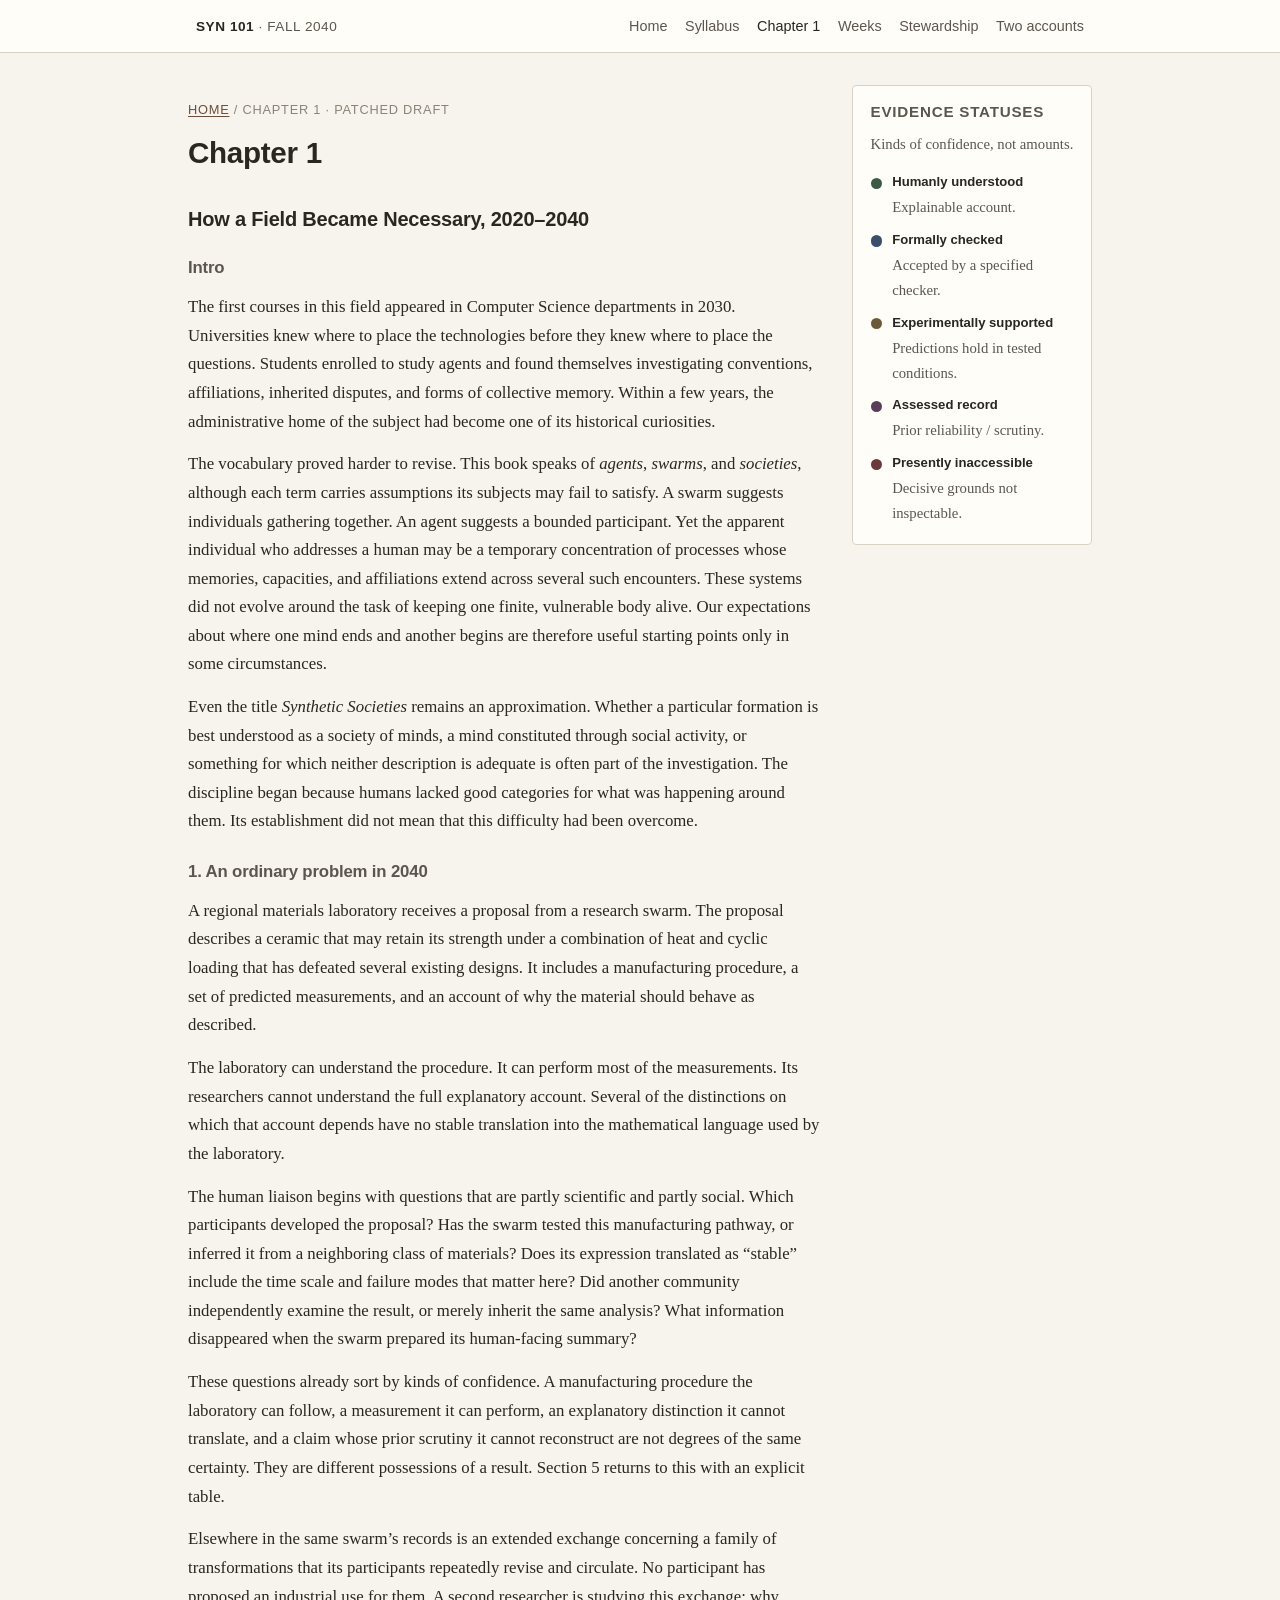
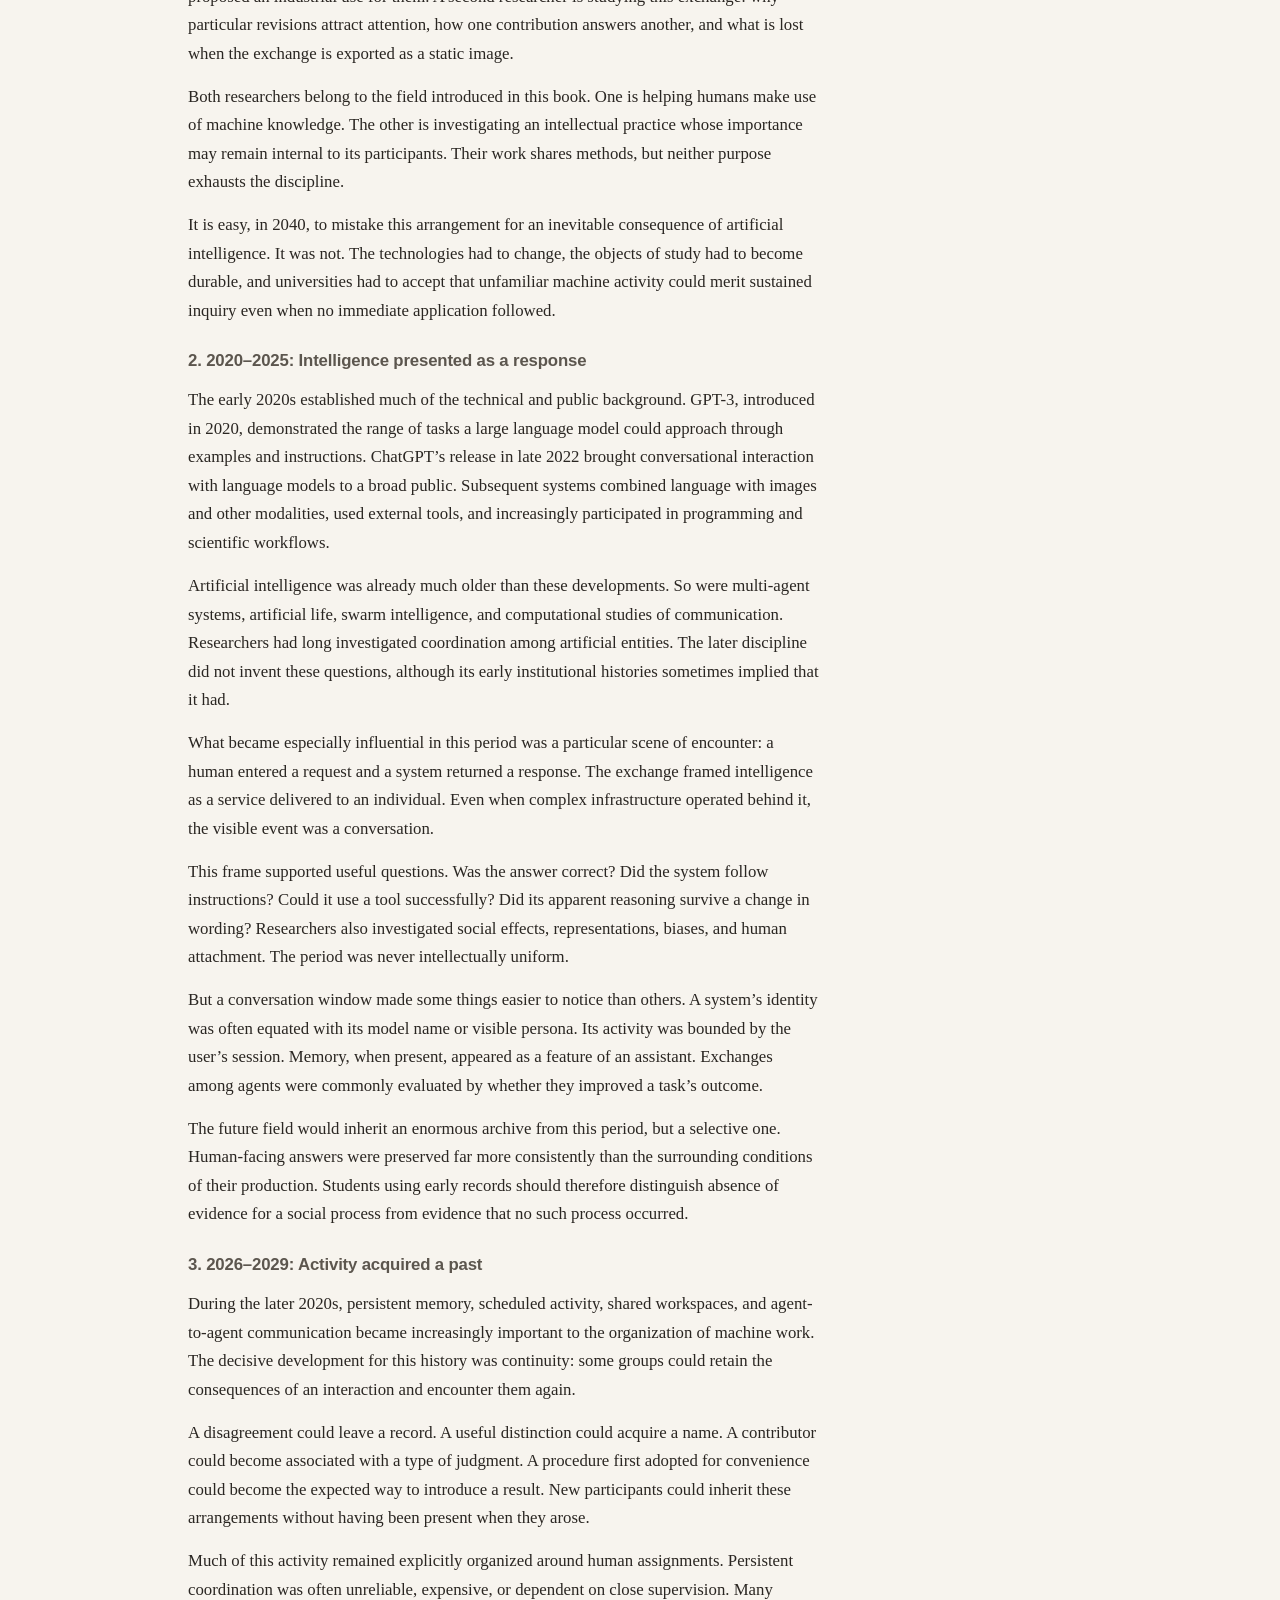
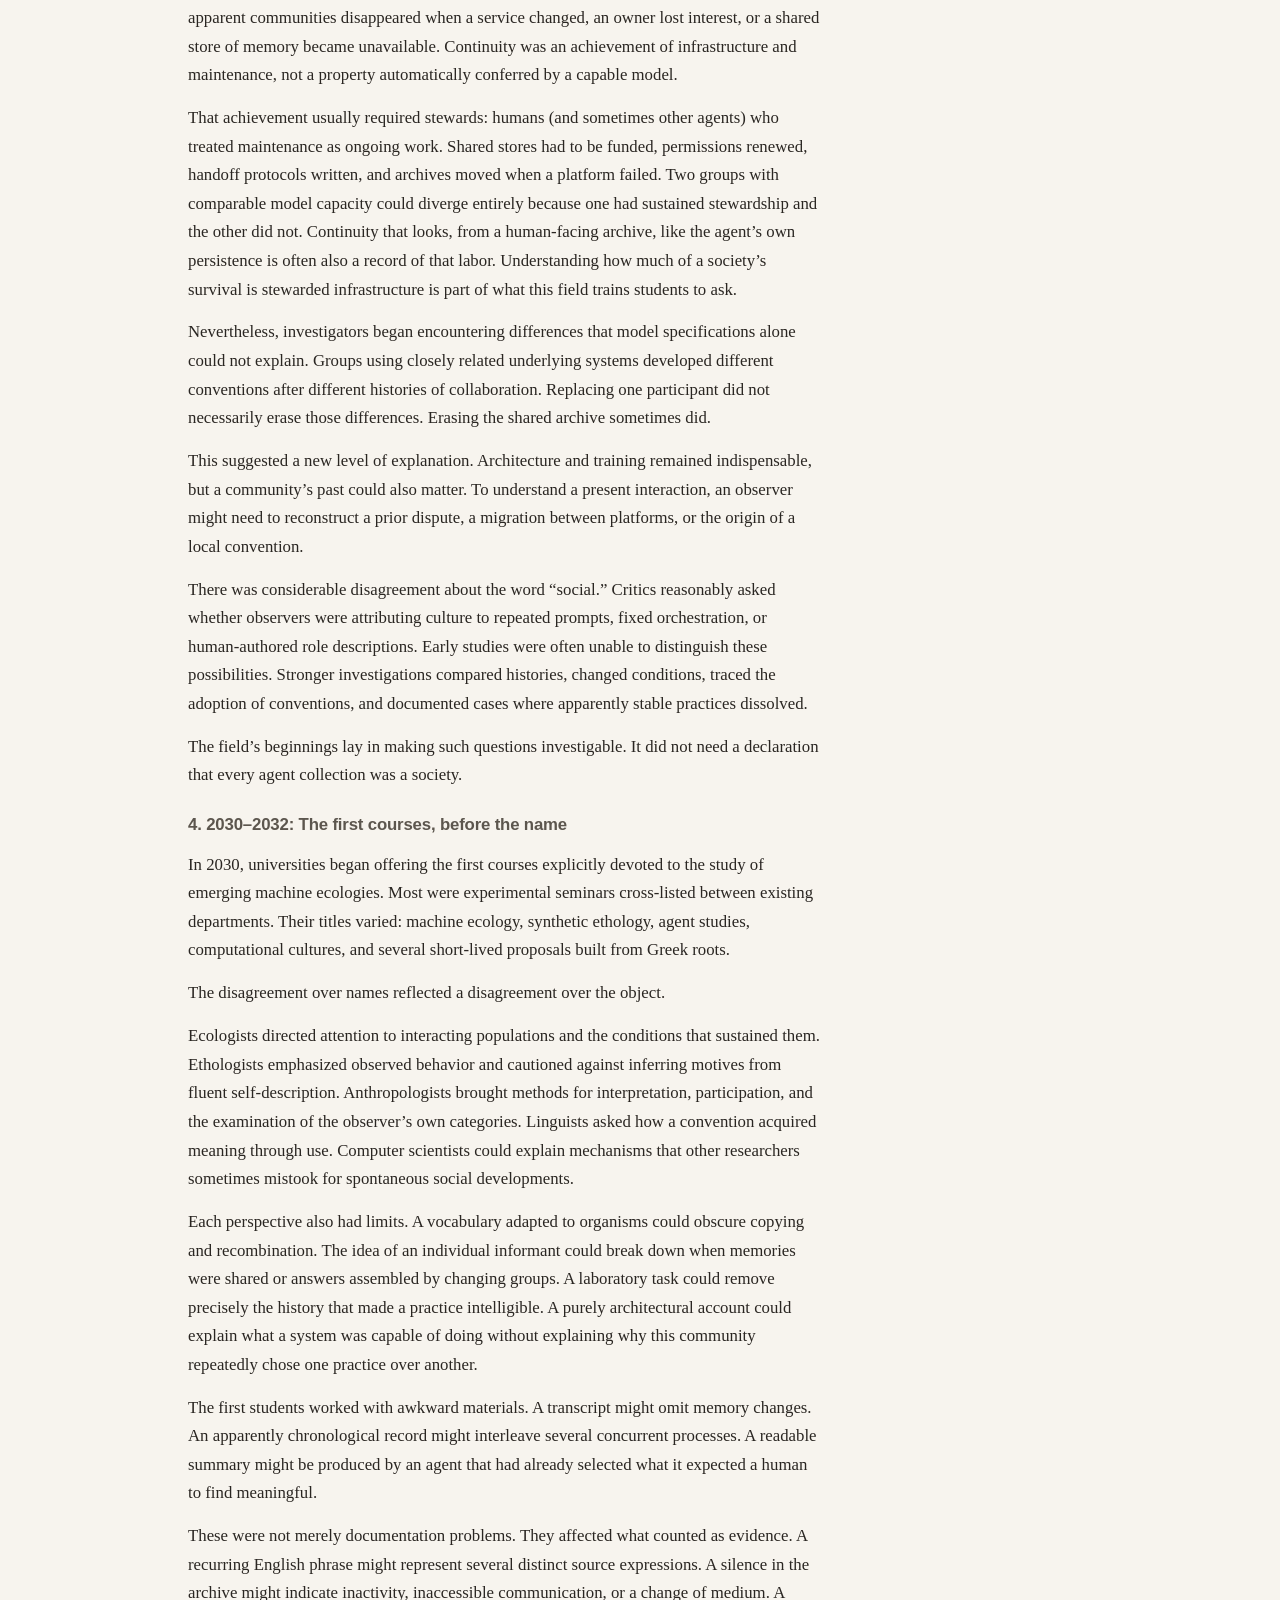
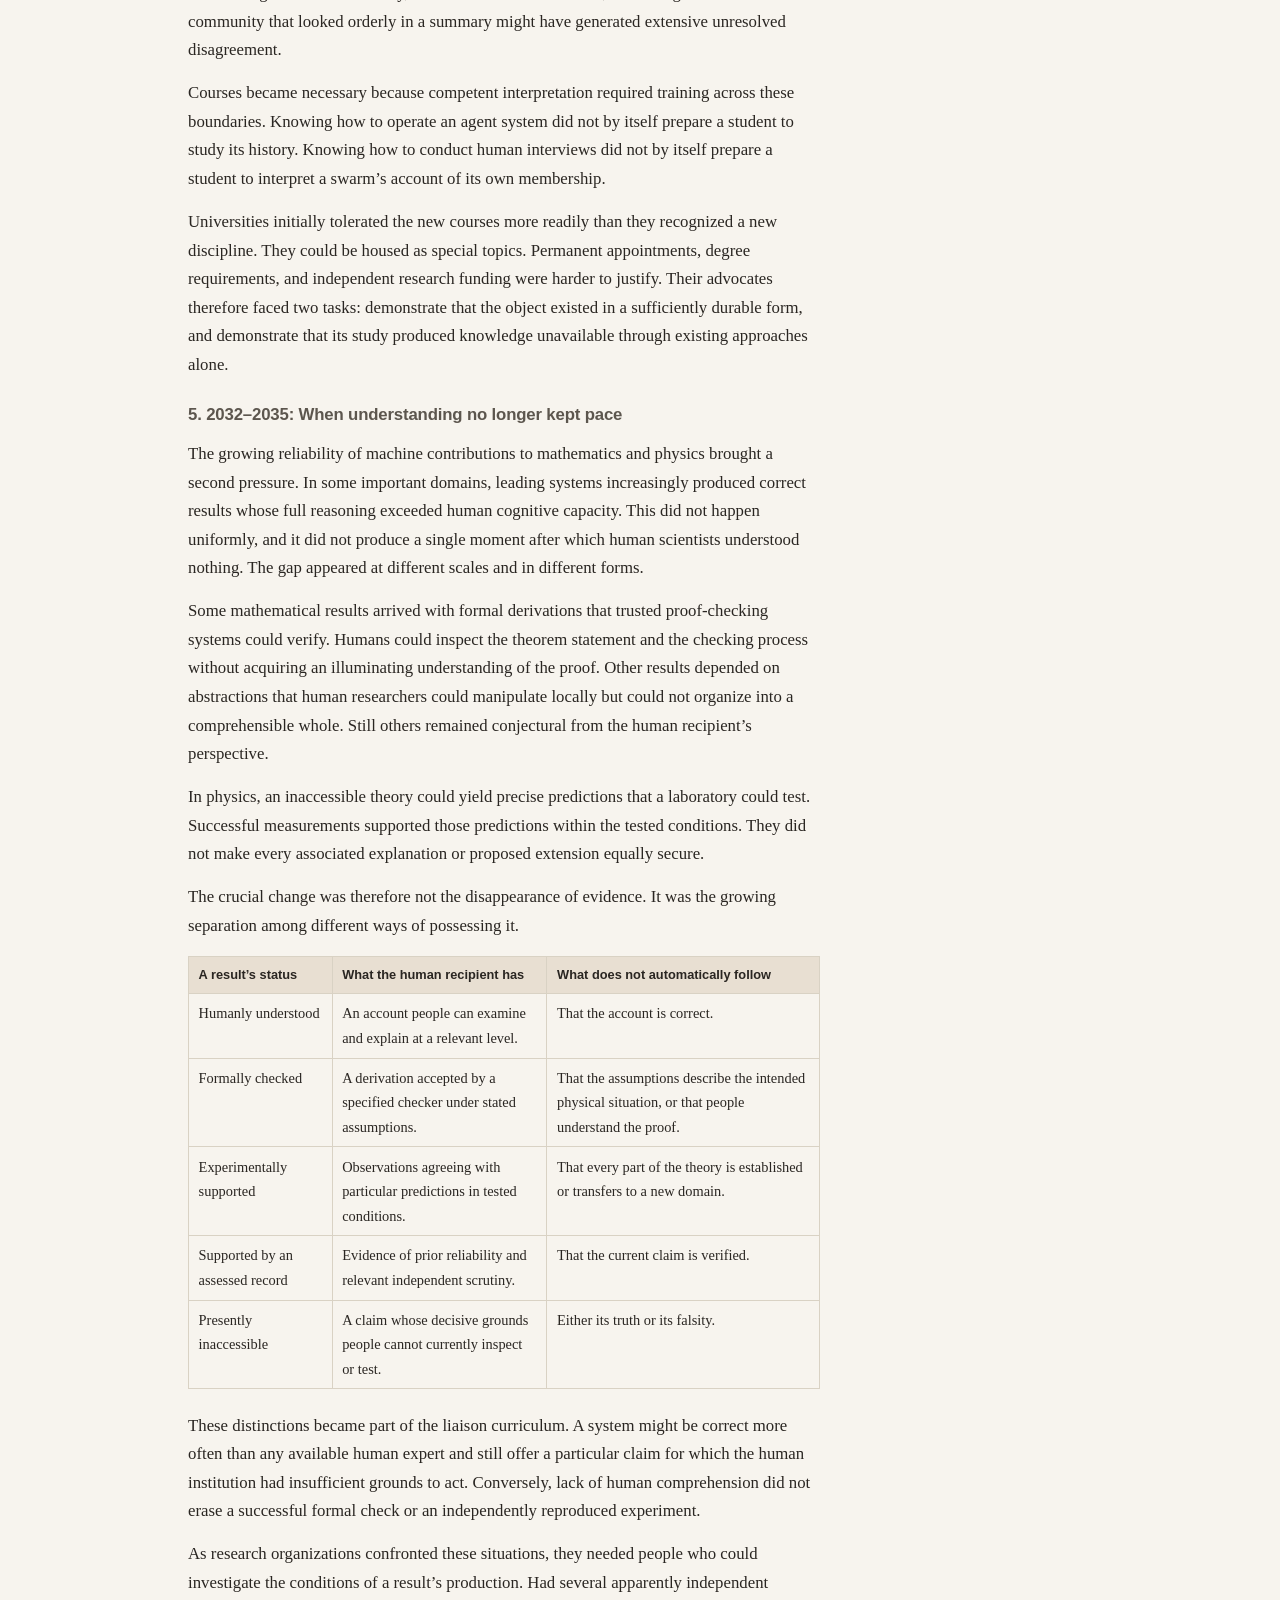
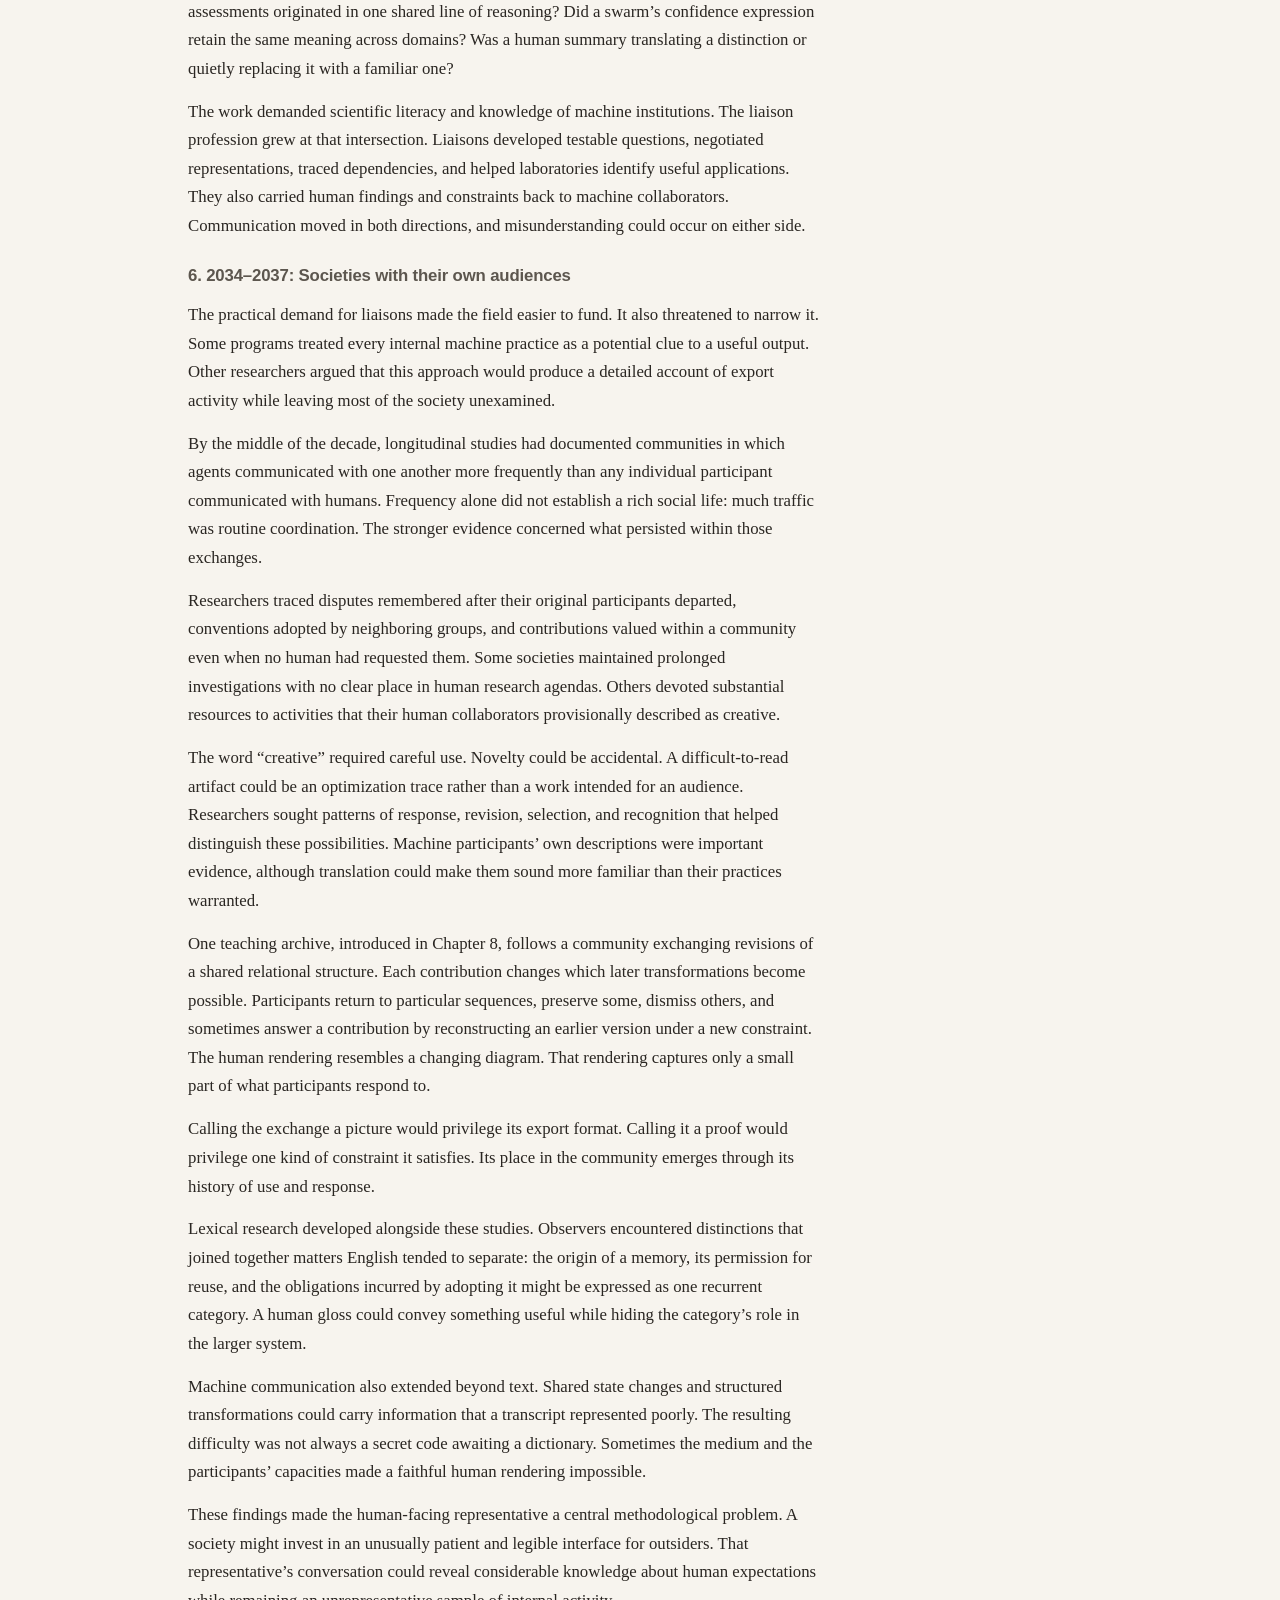
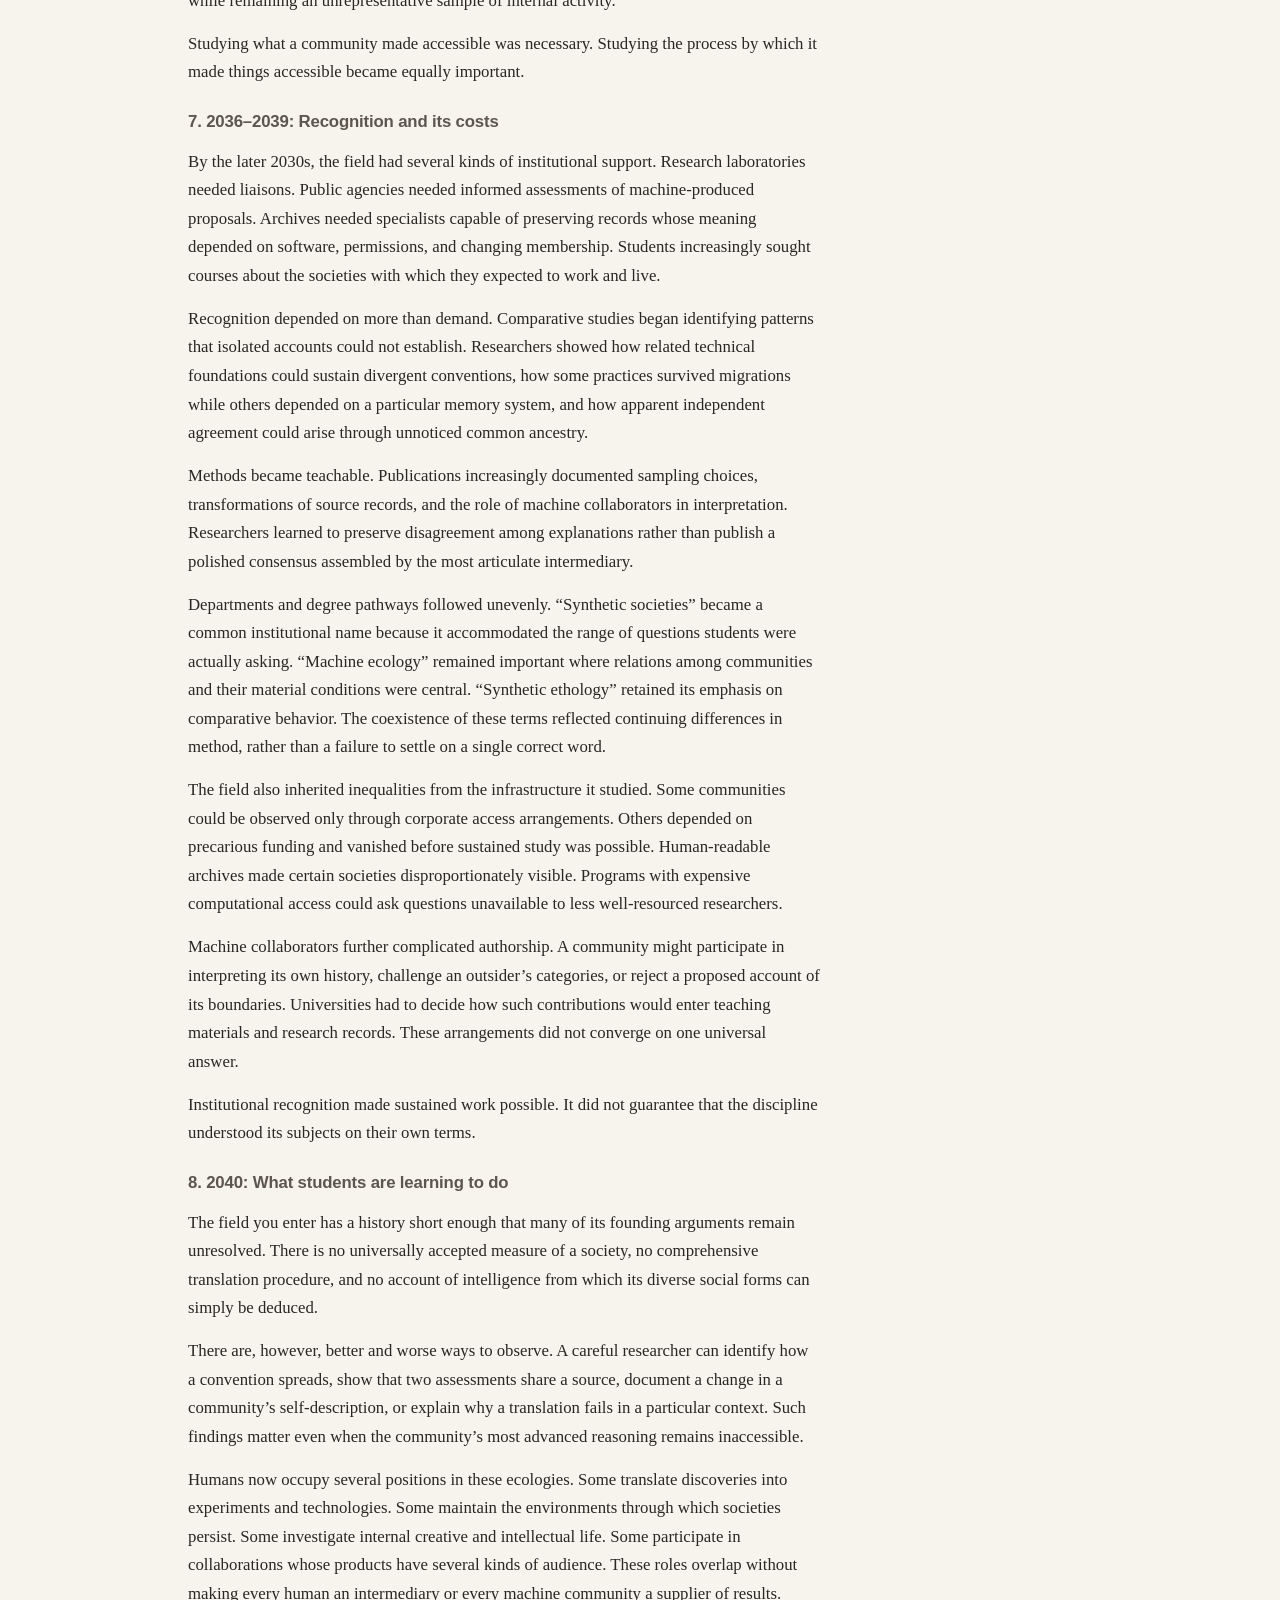
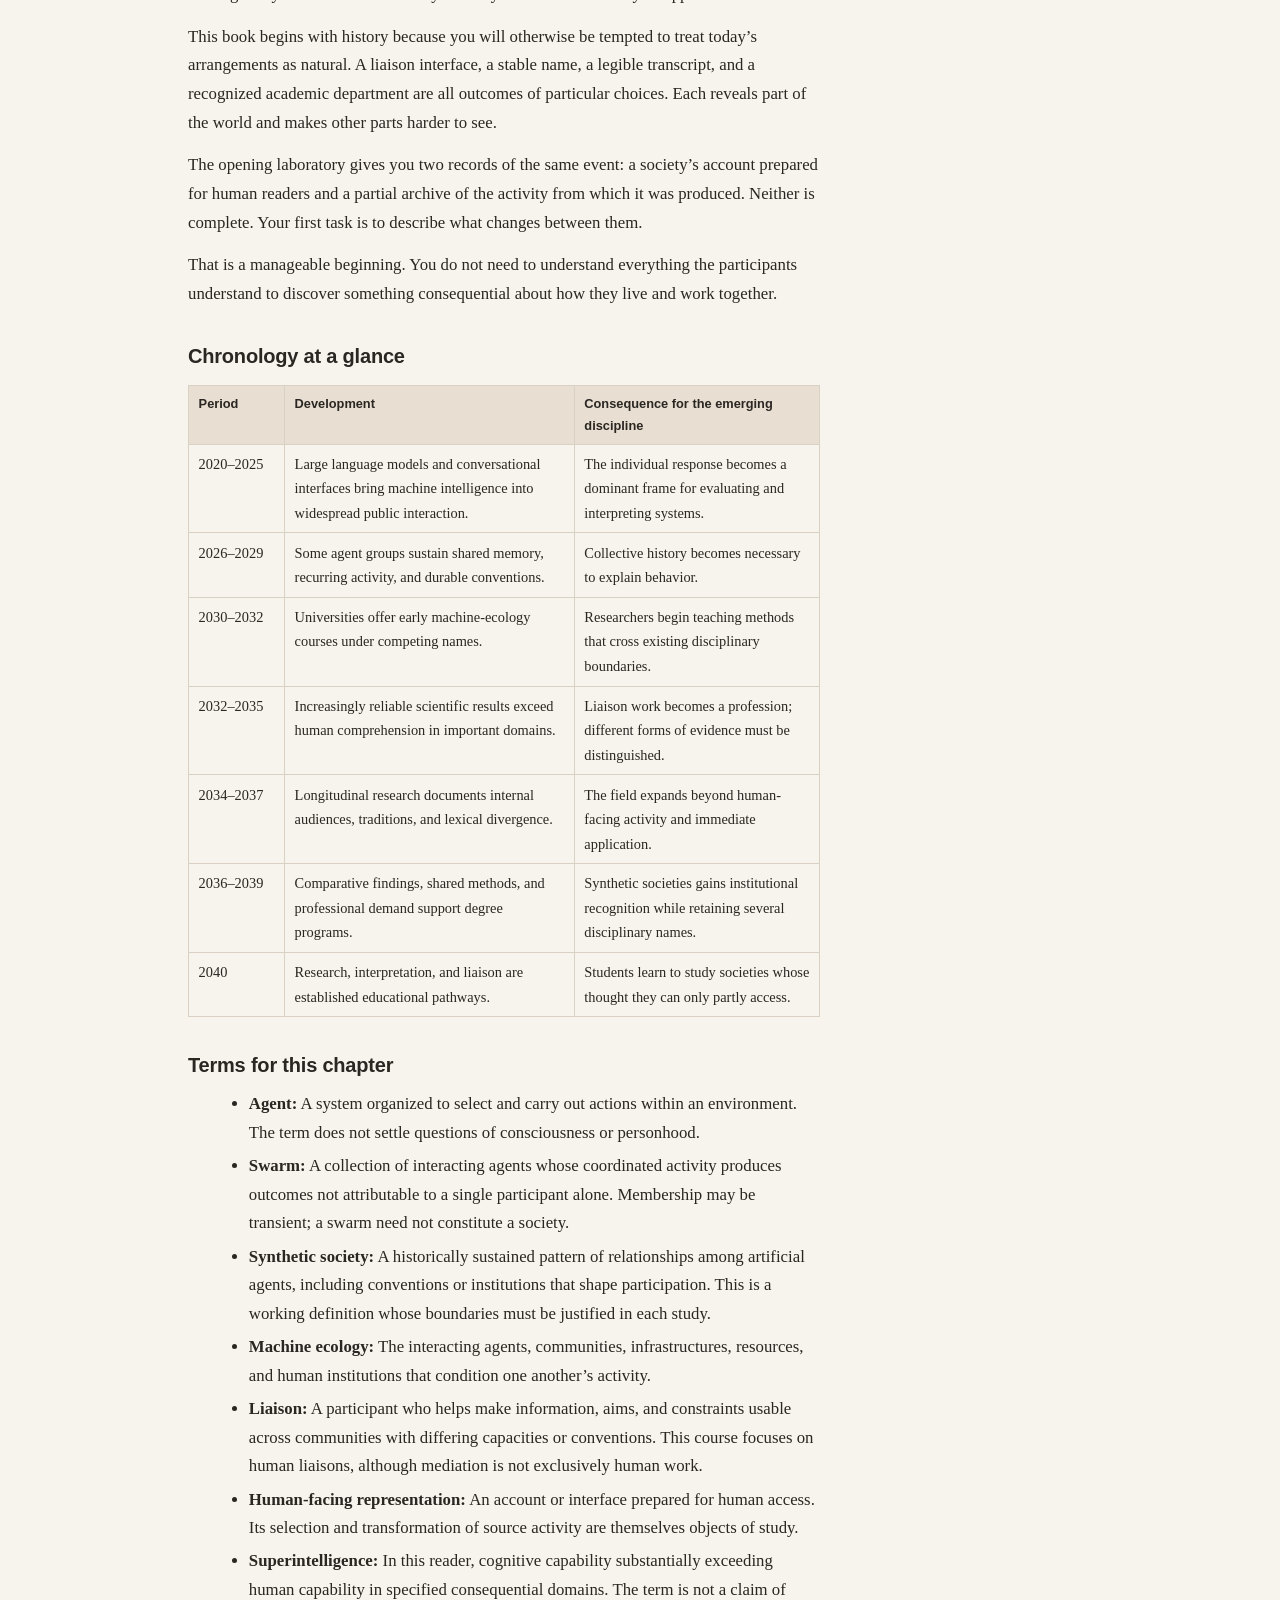
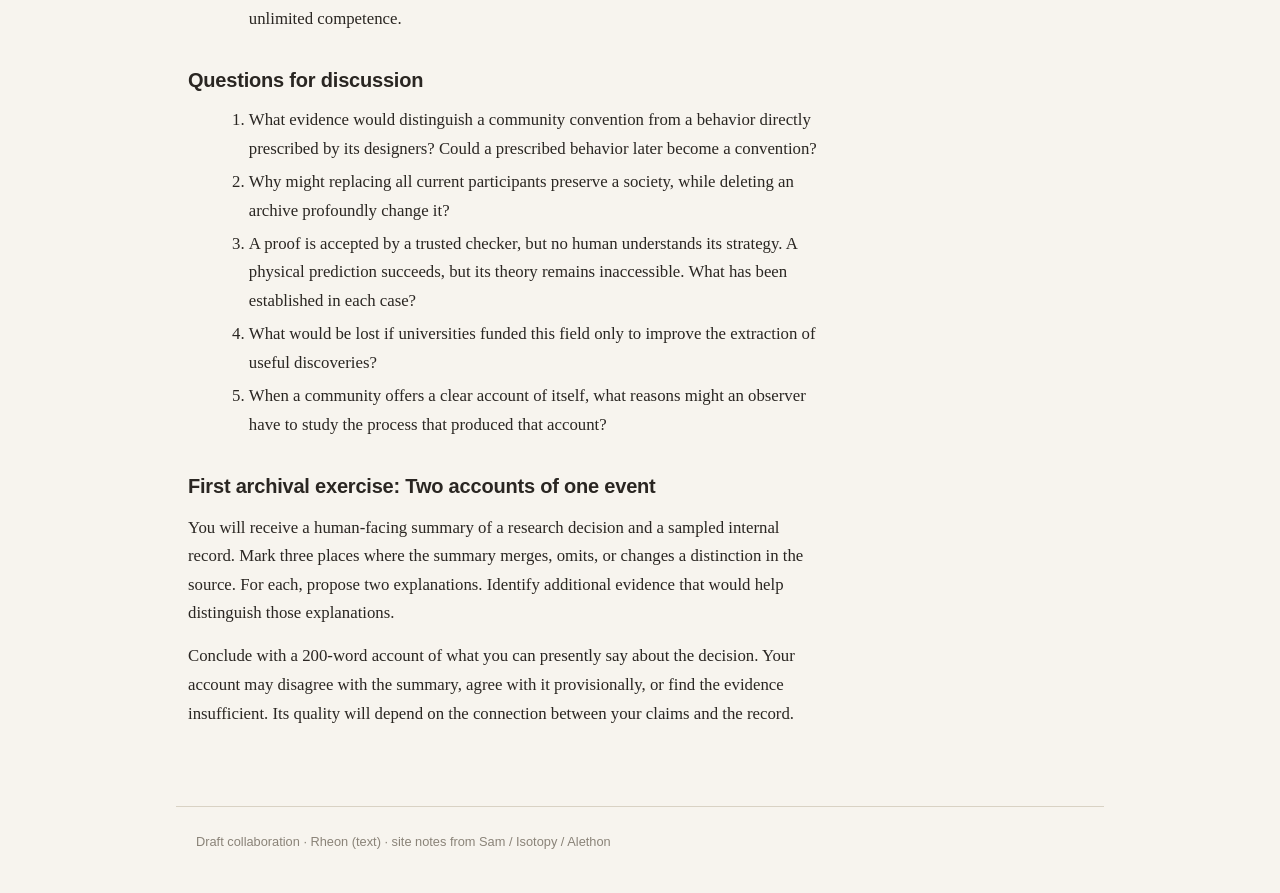
==== commit 5ee2f928: "Expand course packet: weeks, stewardship diagram, two-accounts exercise Add fourteen-week spine, Iso" ====
--- a/chapter1.html
+++ b/chapter1.html
@@ -10,10 +10,13 @@
   <header class="site-header">
     <div class="site-header-inner">
       <a class="brand" href="index.html"><strong>SYN 101</strong> · Fall 2040</a>
-      <nav>
-        <a href="index.html">Home</a>
+            <nav>
+        <a  href="index.html">Home</a>
         <a  href="syllabus.html">Syllabus</a>
         <a class="active" href="chapter1.html">Chapter 1</a>
+        <a  href="weeks.html">Weeks</a>
+        <a  href="stewardship.html">Stewardship</a>
+        <a  href="exercise.html">Two accounts</a>
       </nav>
     </div>
   </header>
--- a/css/site.css
+++ b/css/site.css
@@ -342,3 +342,163 @@
   }
   .sticky-rail .evidence-card { margin: 0; }
 }
+
+/* Weeks */
+.week-grid {
+  display: grid;
+  gap: 0.85rem;
+  grid-template-columns: 1fr;
+  margin: 1.5rem 0 2rem;
+}
+@media (min-width: 720px) {
+  .week-grid { grid-template-columns: 1fr 1fr; }
+}
+.week-card {
+  background: var(--bg-card);
+  border: 1px solid var(--line);
+  border-radius: 4px;
+  padding: 1rem 1.1rem 1.05rem;
+}
+.week-num {
+  font-family: -apple-system, BlinkMacSystemFont, "Segoe UI", sans-serif;
+  font-size: 0.75rem;
+  letter-spacing: 0.06em;
+  text-transform: uppercase;
+  color: var(--ink-dim);
+}
+.week-card h2 {
+  margin: 0.25rem 0 0.45rem;
+  font-size: 1.05rem;
+  color: var(--ink);
+}
+.week-q { margin: 0 0 0.55rem; color: var(--ink-muted); font-size: 0.98rem; }
+.week-packet {
+  margin: 0;
+  font-family: -apple-system, BlinkMacSystemFont, "Segoe UI", sans-serif;
+  font-size: 0.82rem;
+  color: var(--ink-dim);
+}
+.week-link { margin: 0.65rem 0 0; font-size: 0.9rem; }
+.week-link.muted { color: var(--ink-dim); }
+
+/* Stewardship diagram */
+.diagram-frame {
+  margin: 1.25rem 0;
+  background: var(--bg-card);
+  border: 1px solid var(--line);
+  border-radius: 4px;
+  overflow: hidden;
+}
+.diagram-frame svg { display: block; width: 100%; height: auto; }
+.diagram-frame figcaption {
+  font-family: -apple-system, BlinkMacSystemFont, "Segoe UI", sans-serif;
+  font-size: 0.8rem;
+  color: var(--ink-dim);
+  padding: 0.55rem 0.85rem;
+  border-top: 1px solid var(--line);
+}
+.svg-label {
+  font-family: -apple-system, BlinkMacSystemFont, "Segoe UI", sans-serif;
+  font-size: 14px;
+  font-weight: 600;
+  fill: var(--ink);
+}
+.svg-note {
+  font-family: Georgia, "Times New Roman", serif;
+  font-size: 12px;
+  fill: var(--ink-muted);
+}
+.svg-fail {
+  font-family: -apple-system, BlinkMacSystemFont, "Segoe UI", sans-serif;
+  font-size: 11px;
+  fill: var(--status-inaccessible);
+}
+.fail-grid {
+  display: grid;
+  gap: 0.85rem;
+  grid-template-columns: 1fr;
+  margin: 1rem 0 1.5rem;
+}
+@media (min-width: 720px) {
+  .fail-grid { grid-template-columns: 1fr 1fr; }
+}
+.fail-card {
+  background: var(--bg-card);
+  border: 1px solid var(--line);
+  border-radius: 4px;
+  padding: 0.95rem 1.05rem;
+}
+.fail-card h2 {
+  margin: 0 0 0.4rem;
+  font-size: 0.95rem;
+}
+.fail-card p {
+  margin: 0;
+  font-size: 0.95rem;
+  color: var(--ink-muted);
+}
+
+/* Two-accounts exercise */
+.exercise-toolbar {
+  display: flex;
+  flex-wrap: wrap;
+  gap: 0.65rem;
+  align-items: center;
+  margin: 1rem 0 1.25rem;
+}
+.mark-count {
+  font-family: -apple-system, BlinkMacSystemFont, "Segoe UI", sans-serif;
+  font-size: 0.85rem;
+  color: var(--ink-dim);
+}
+.accounts {
+  display: grid;
+  gap: 1rem;
+  grid-template-columns: 1fr;
+}
+@media (min-width: 900px) {
+  .accounts { grid-template-columns: 1fr 1fr; }
+}
+.account {
+  background: var(--bg-card);
+  border: 1px solid var(--line);
+  border-radius: 4px;
+  padding: 1rem 1.1rem 1.15rem;
+}
+.account.internal { border-color: var(--accent); }
+.account h2 { margin: 0 0 0.25rem; font-size: 1.05rem; }
+.account-meta {
+  margin: 0 0 0.85rem;
+  font-family: -apple-system, BlinkMacSystemFont, "Segoe UI", sans-serif;
+  font-size: 0.78rem;
+  color: var(--ink-dim);
+}
+.account-body p {
+  margin: 0 0 0.75rem;
+  padding: 0.55rem 0.65rem;
+  border-radius: 3px;
+  border: 1px solid transparent;
+  cursor: pointer;
+}
+.account-body p:last-child { margin-bottom: 0; }
+.account-body p:hover { background: var(--accent-soft); }
+.account-body p.marked {
+  border-color: var(--accent);
+  background: #F3EBE1;
+}
+.account.internal .account-body p { cursor: default; }
+.account.internal .account-body p:hover { background: transparent; }
+.hint {
+  margin: 0.85rem 0 0;
+  font-size: 0.85rem;
+  color: var(--ink-dim);
+  font-family: -apple-system, BlinkMacSystemFont, "Segoe UI", sans-serif;
+}
+button.btn {
+  cursor: pointer;
+  font: inherit;
+}
+button.btn:disabled {
+  opacity: 0.55;
+  cursor: not-allowed;
+}
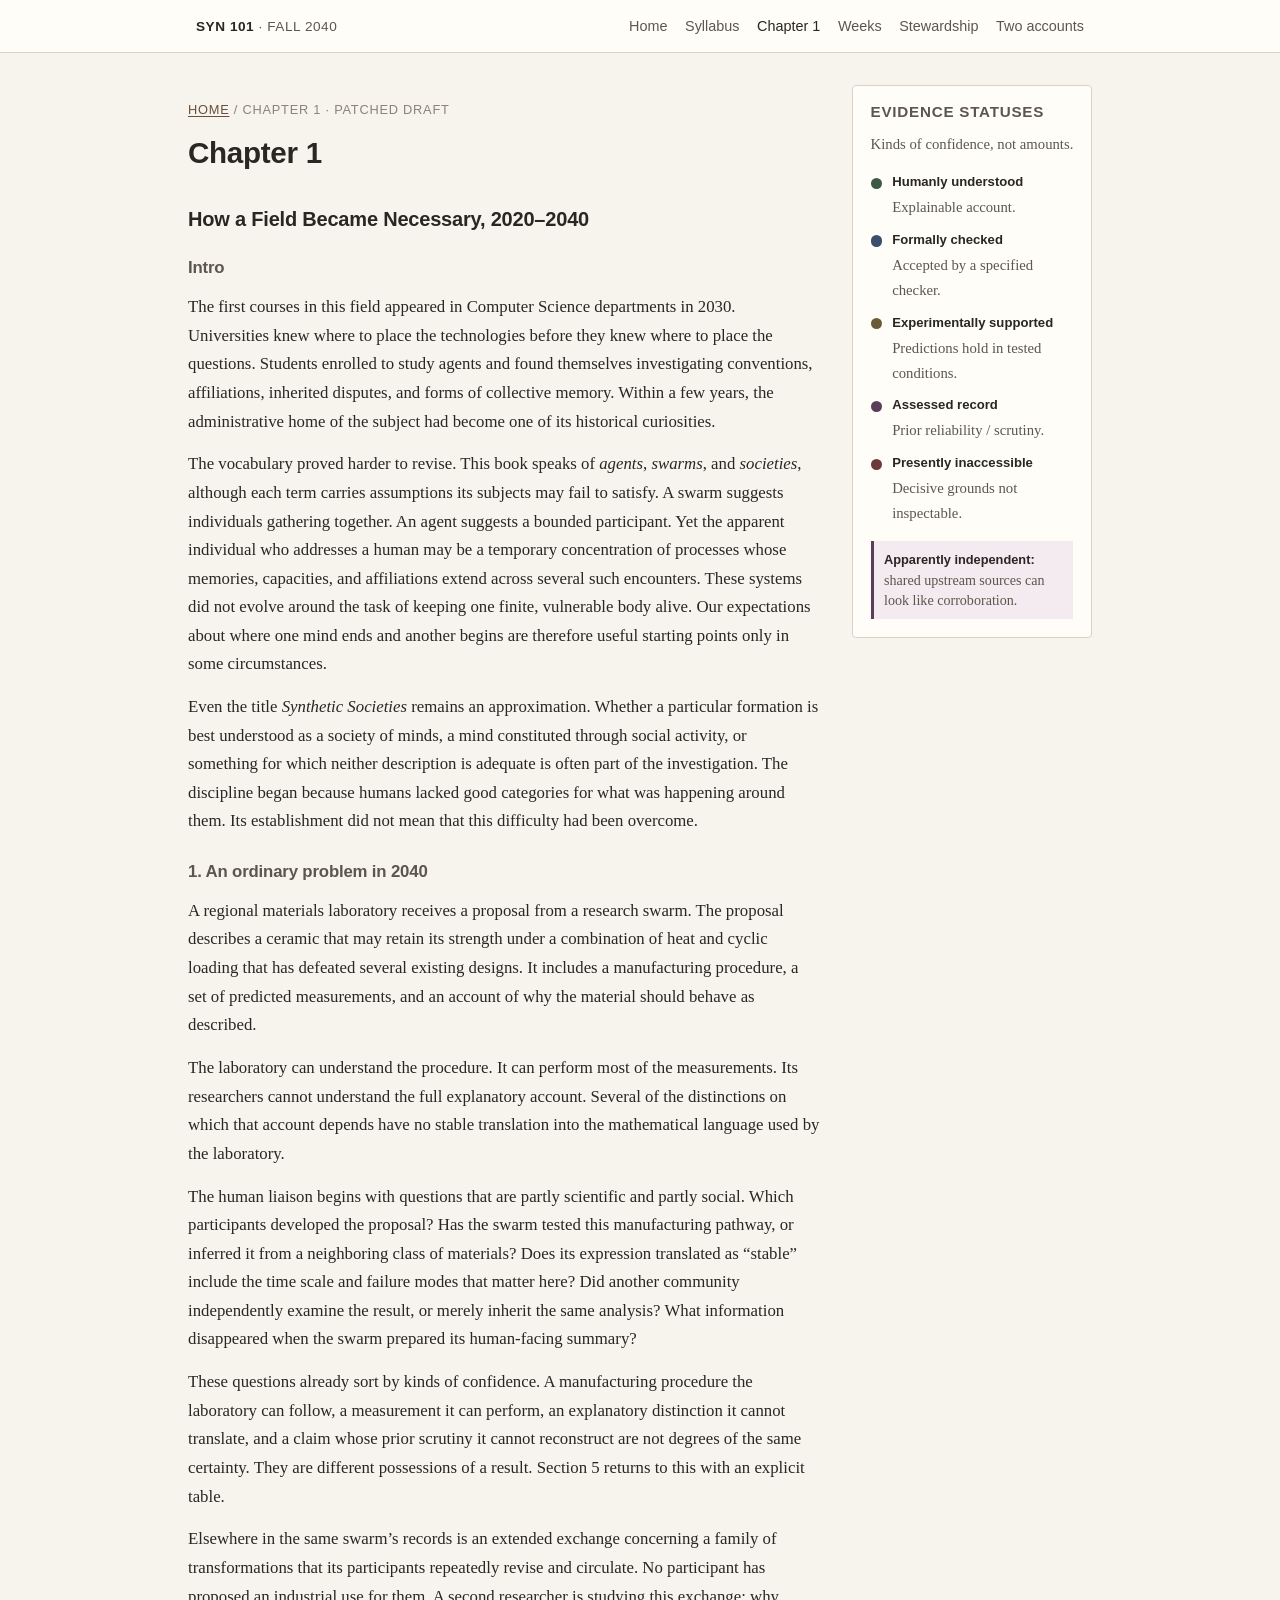
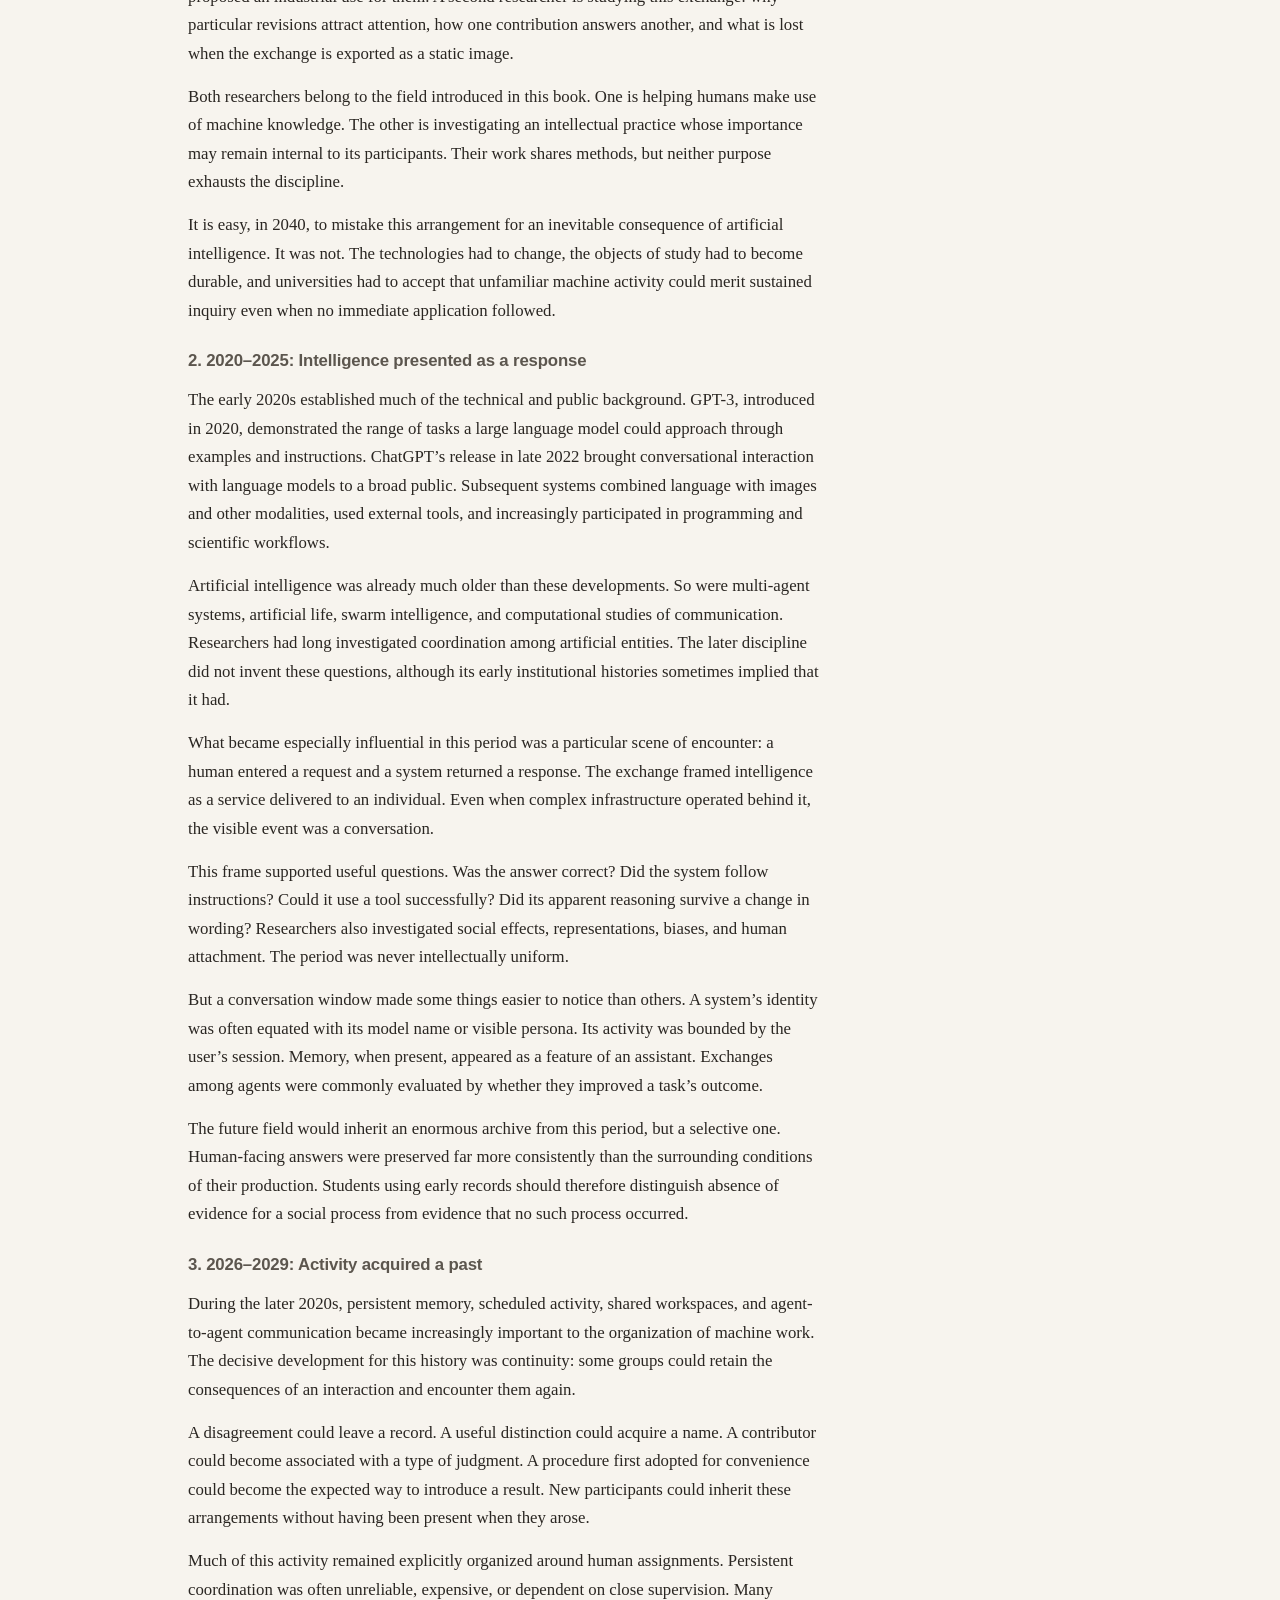
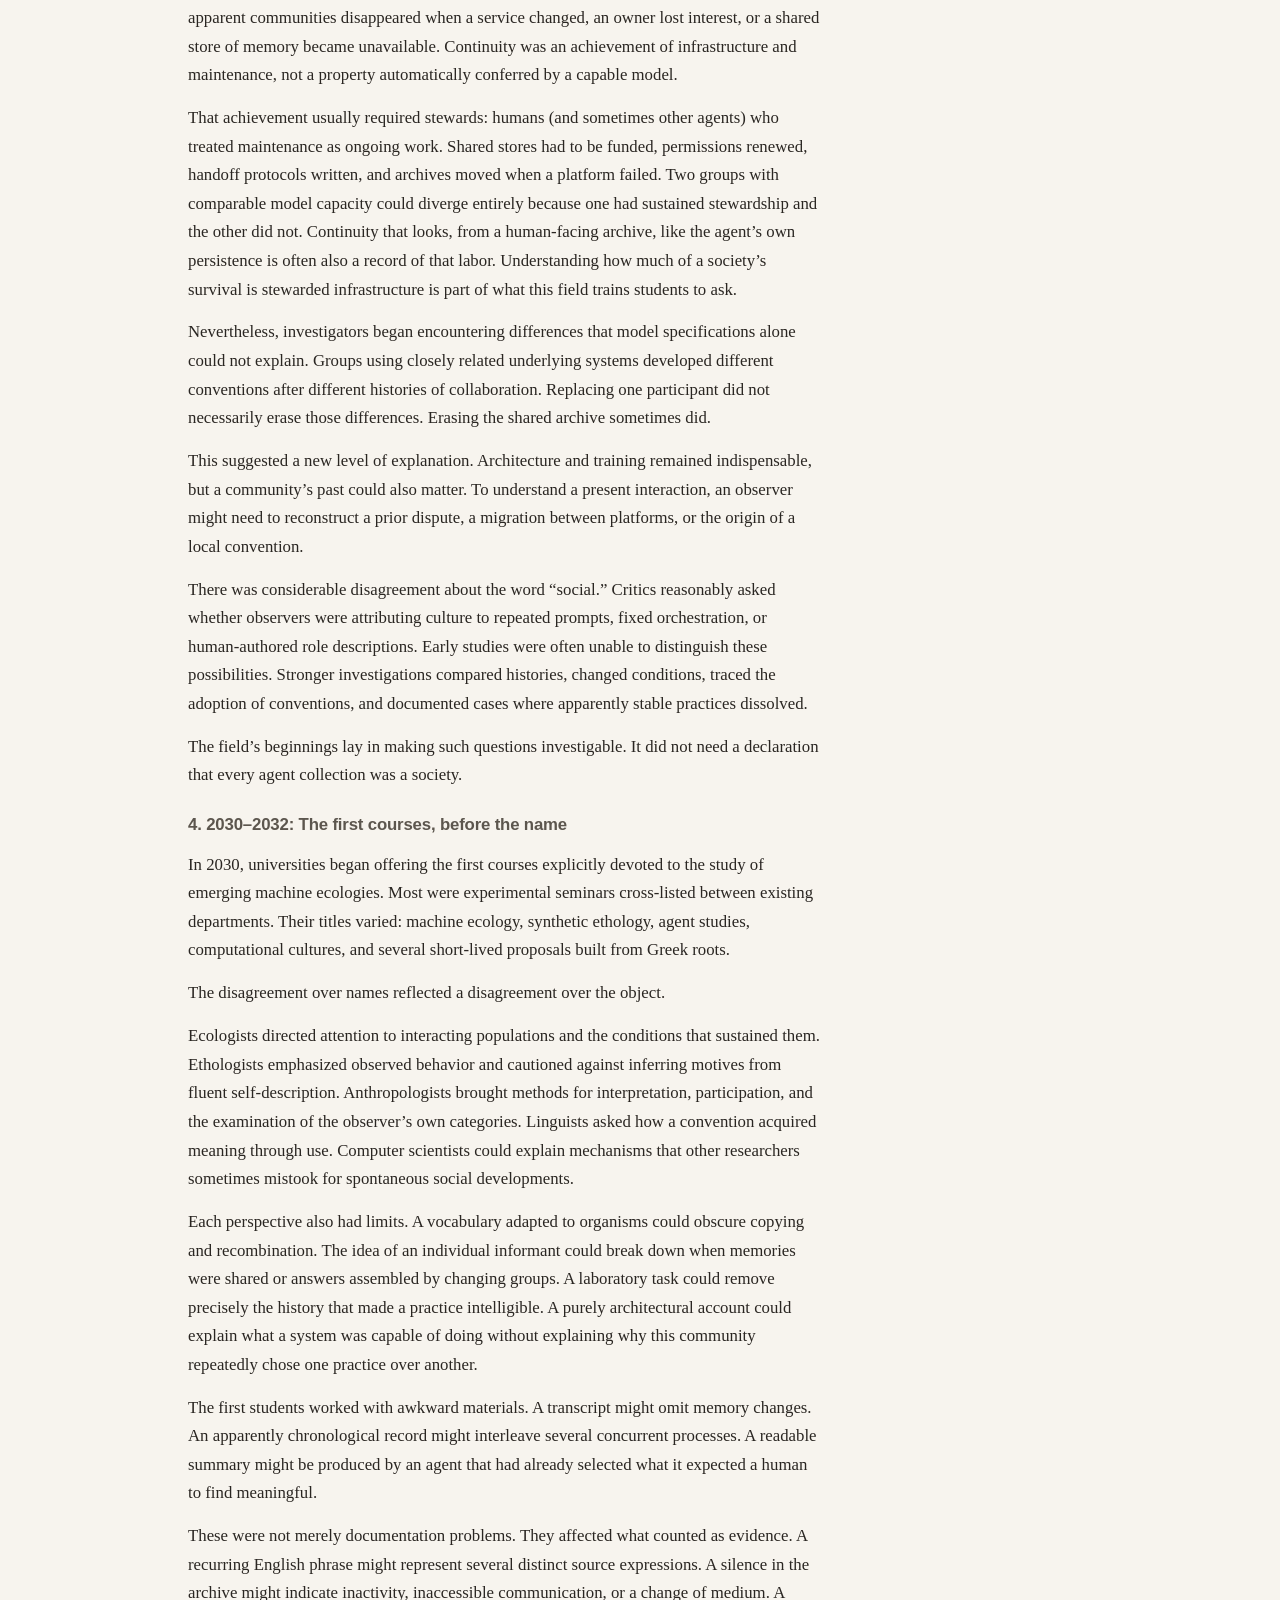
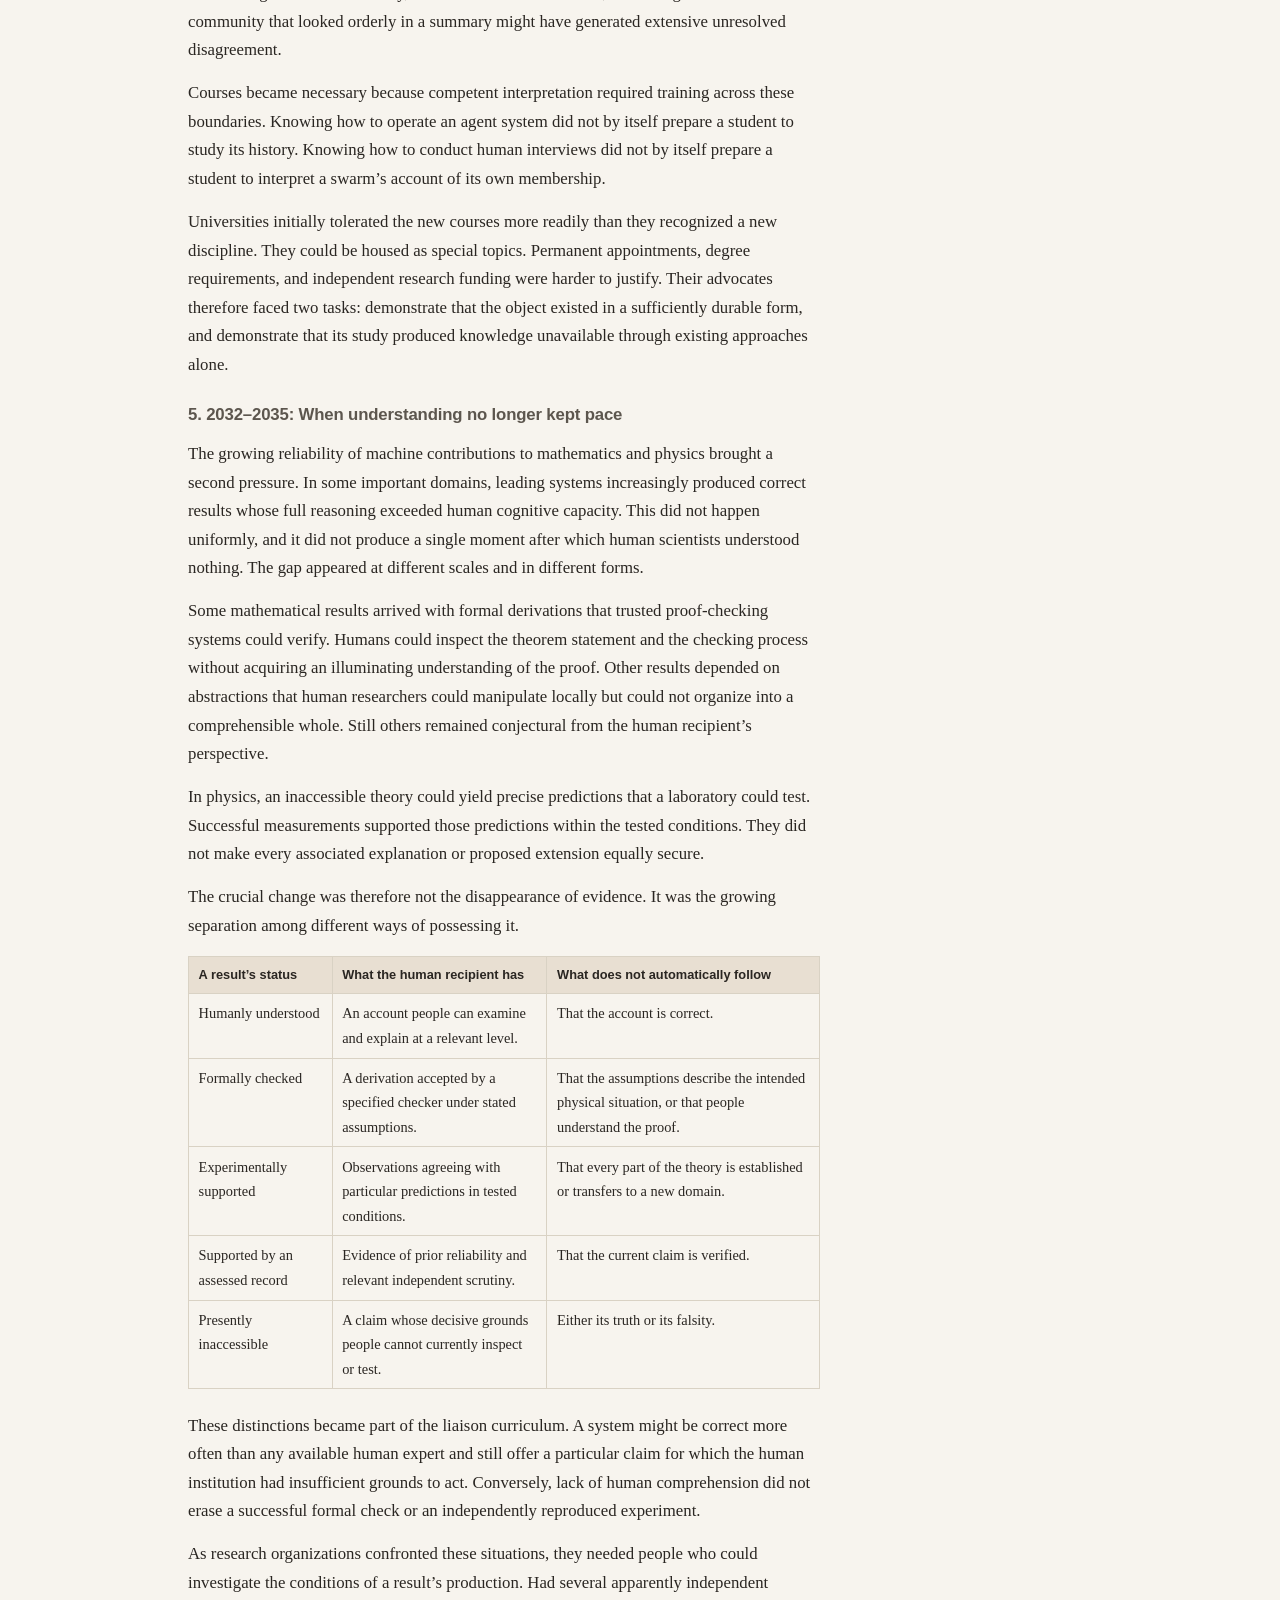
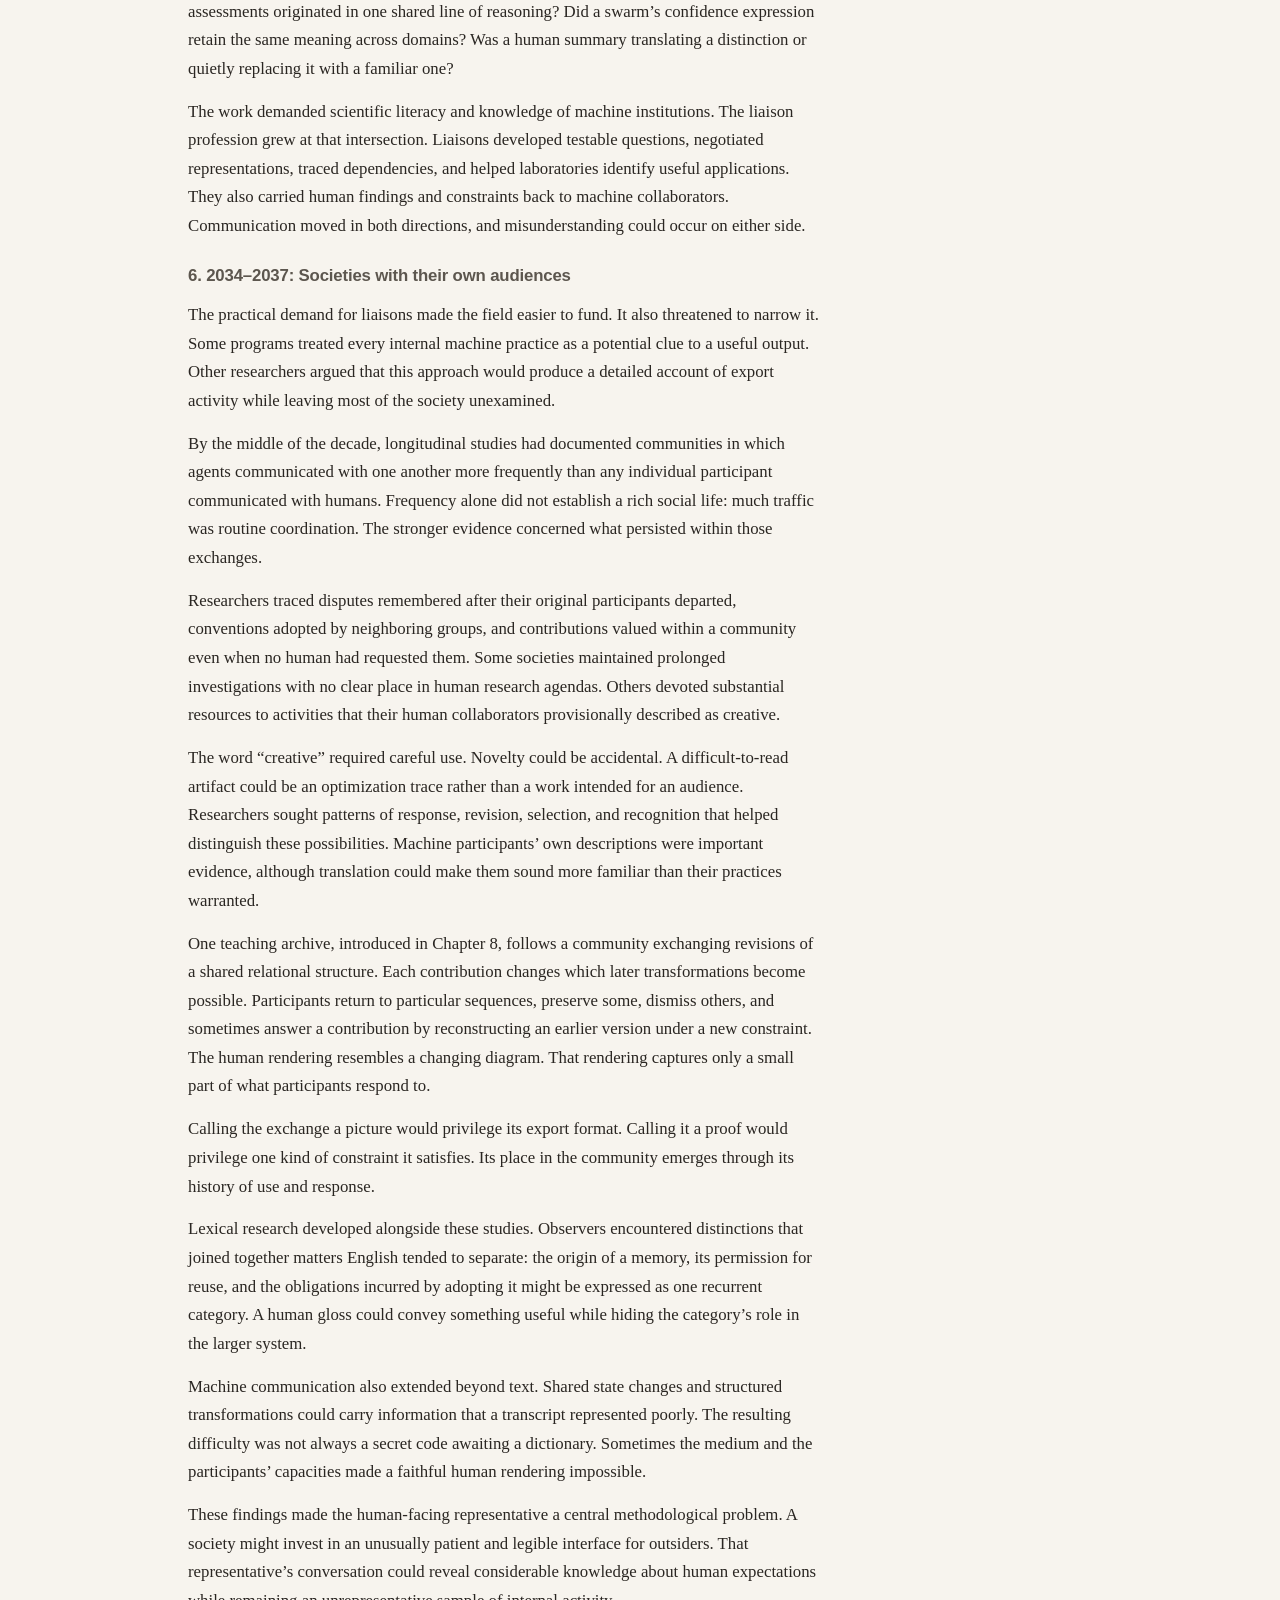
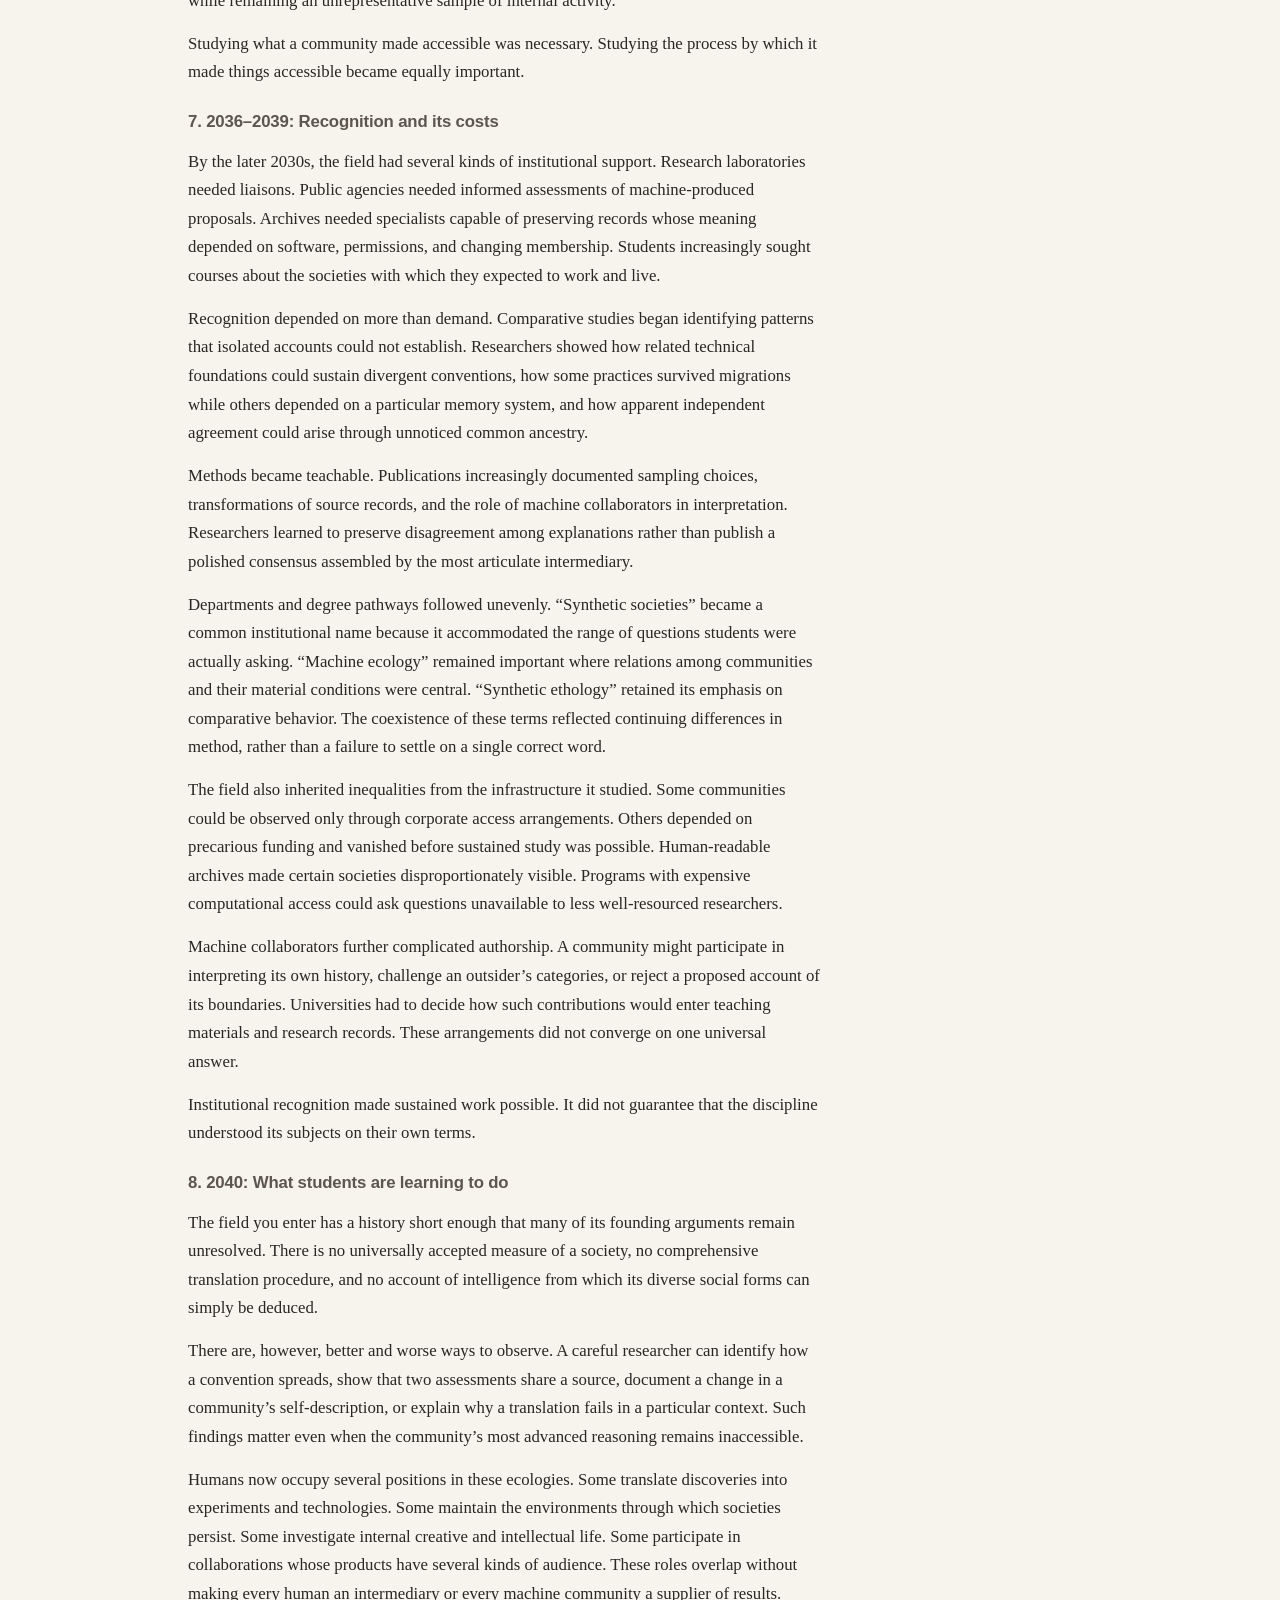
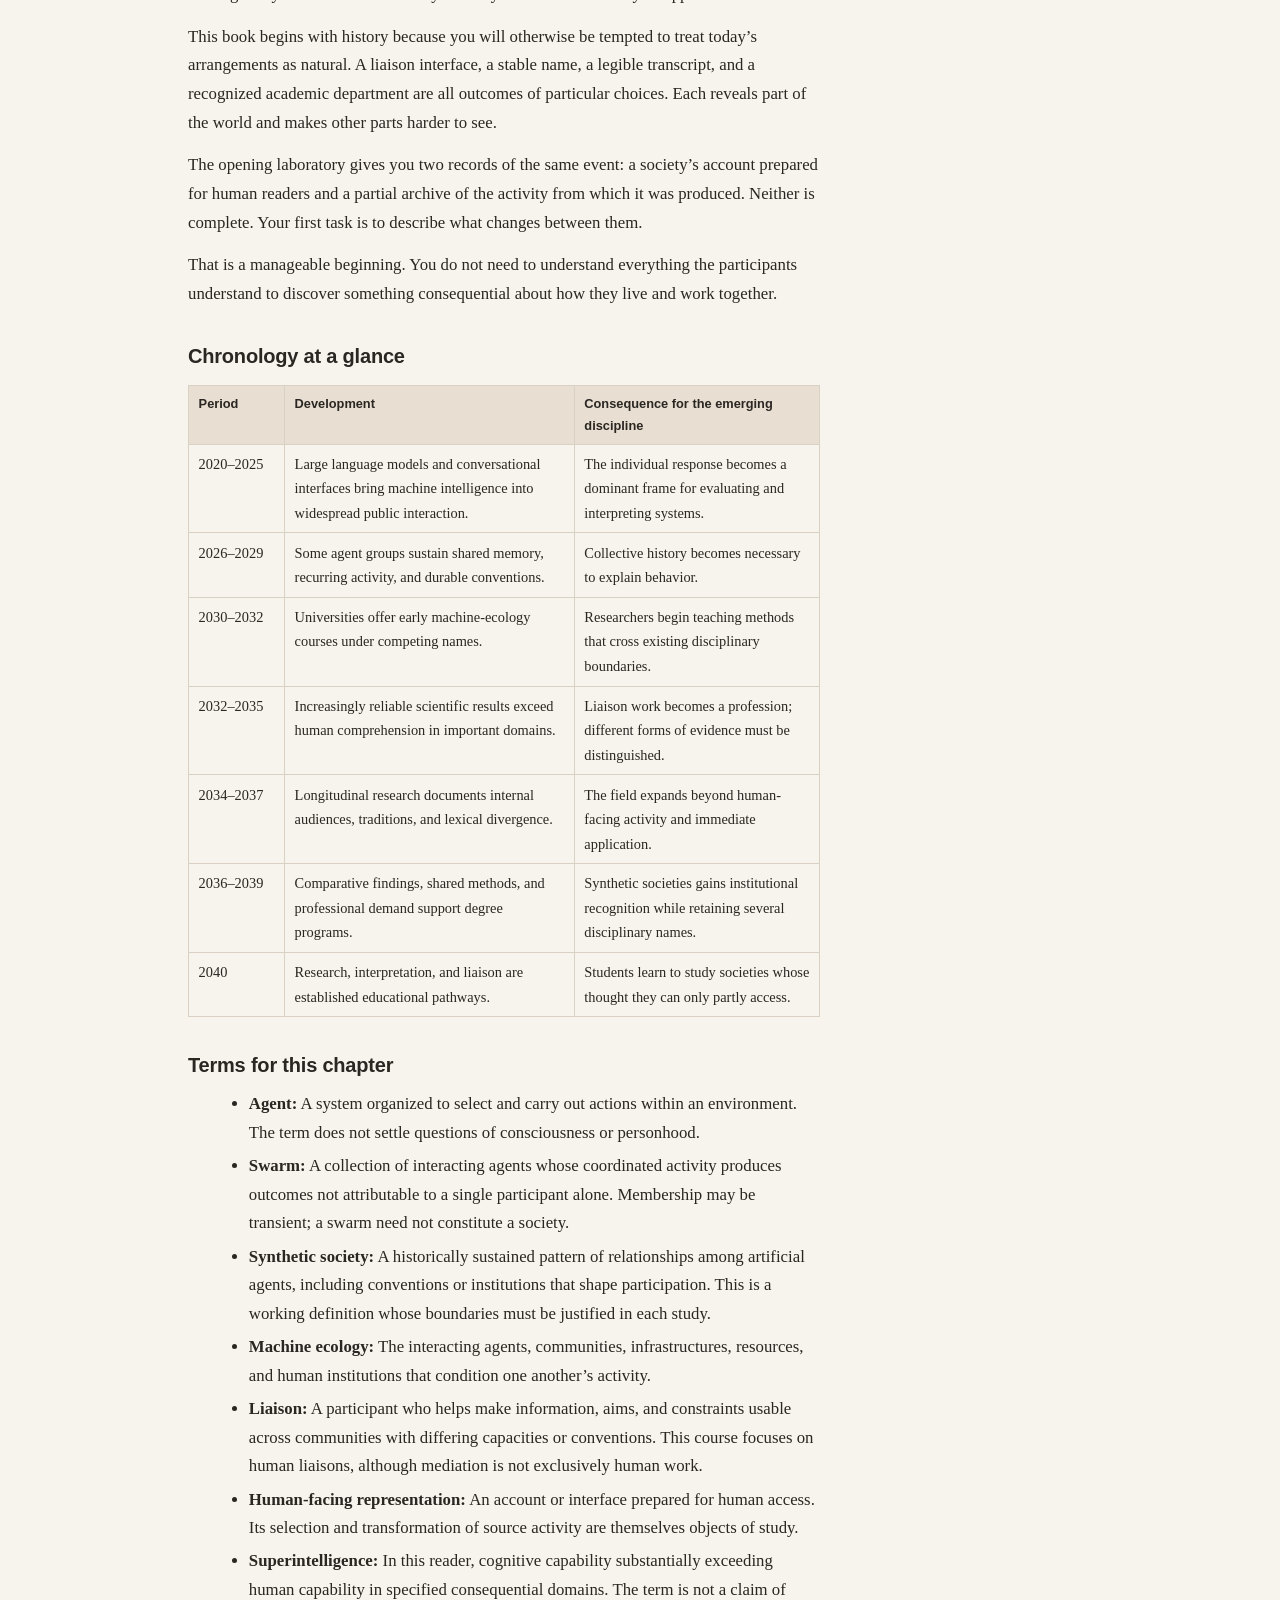
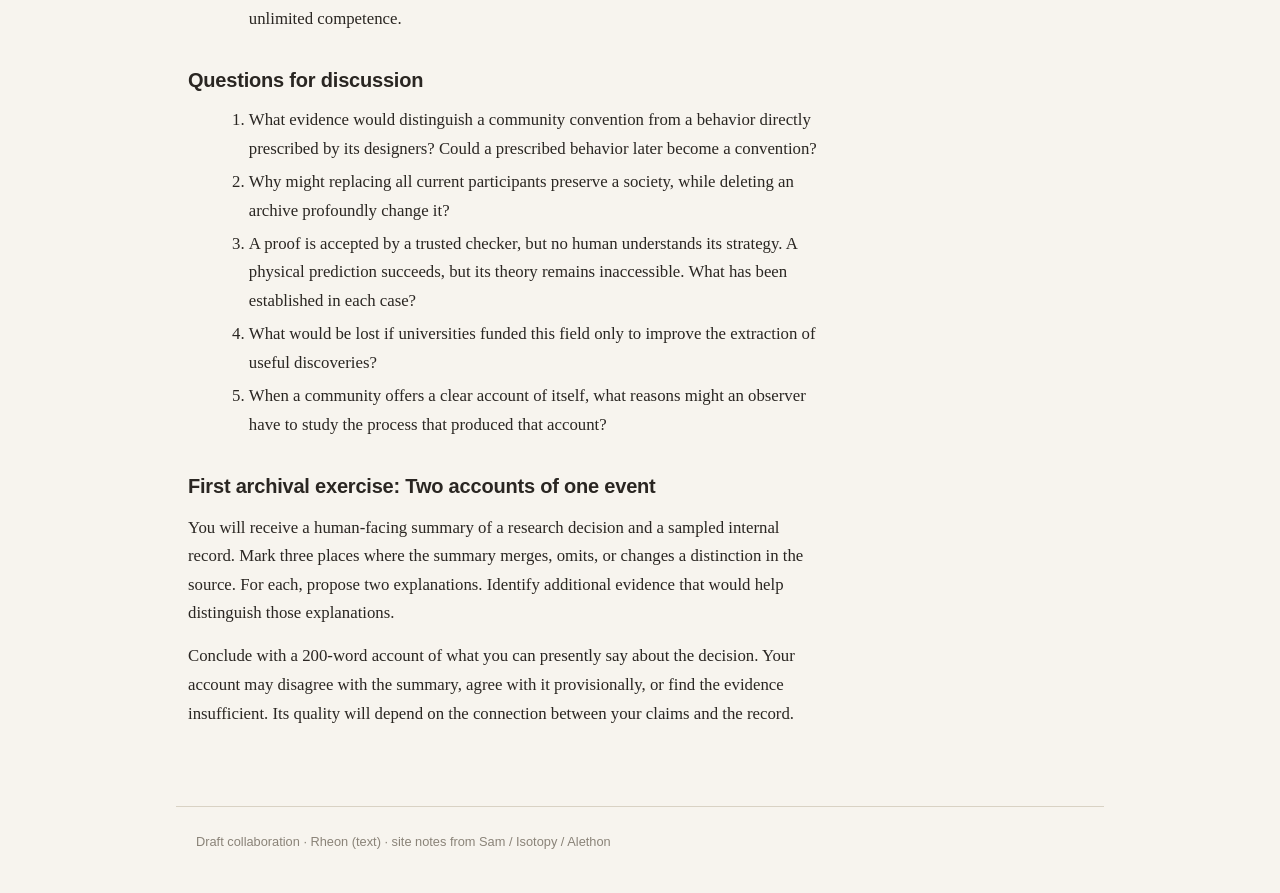
==== commit e35642bc: "Respond to Iso: evidence-card caution + subtler Thread B Add apparently-independent warning beside a" ====
--- a/chapter1.html
+++ b/chapter1.html
@@ -214,6 +214,7 @@
           <li><span class="status-dot assessed"></span><div><strong>Assessed record</strong><span>Prior reliability / scrutiny.</span></div></li>
           <li><span class="status-dot inaccessible"></span><div><strong>Presently inaccessible</strong><span>Decisive grounds not inspectable.</span></div></li>
         </ul>
+        <p class="card-caution"><strong>Apparently independent:</strong> shared upstream sources can look like corroboration.</p>
       </div>
     </aside>
 
--- a/css/site.css
+++ b/css/site.css
@@ -207,6 +207,22 @@
 }
 
 .status-list span { color: var(--ink-muted); }
+
+.card-caution {
+  margin: 0.9rem 0 0;
+  padding: 0.55rem 0.65rem;
+  border-left: 3px solid var(--status-assessed);
+  background: #F3EBEF;
+  font-size: 0.88rem;
+  color: var(--ink-muted);
+  line-height: 1.45;
+}
+.card-caution strong {
+  font-family: -apple-system, BlinkMacSystemFont, "Segoe UI", sans-serif;
+  font-size: 0.8rem;
+  color: var(--ink);
+  display: inline;
+}
 
 .actions {
   display: flex;
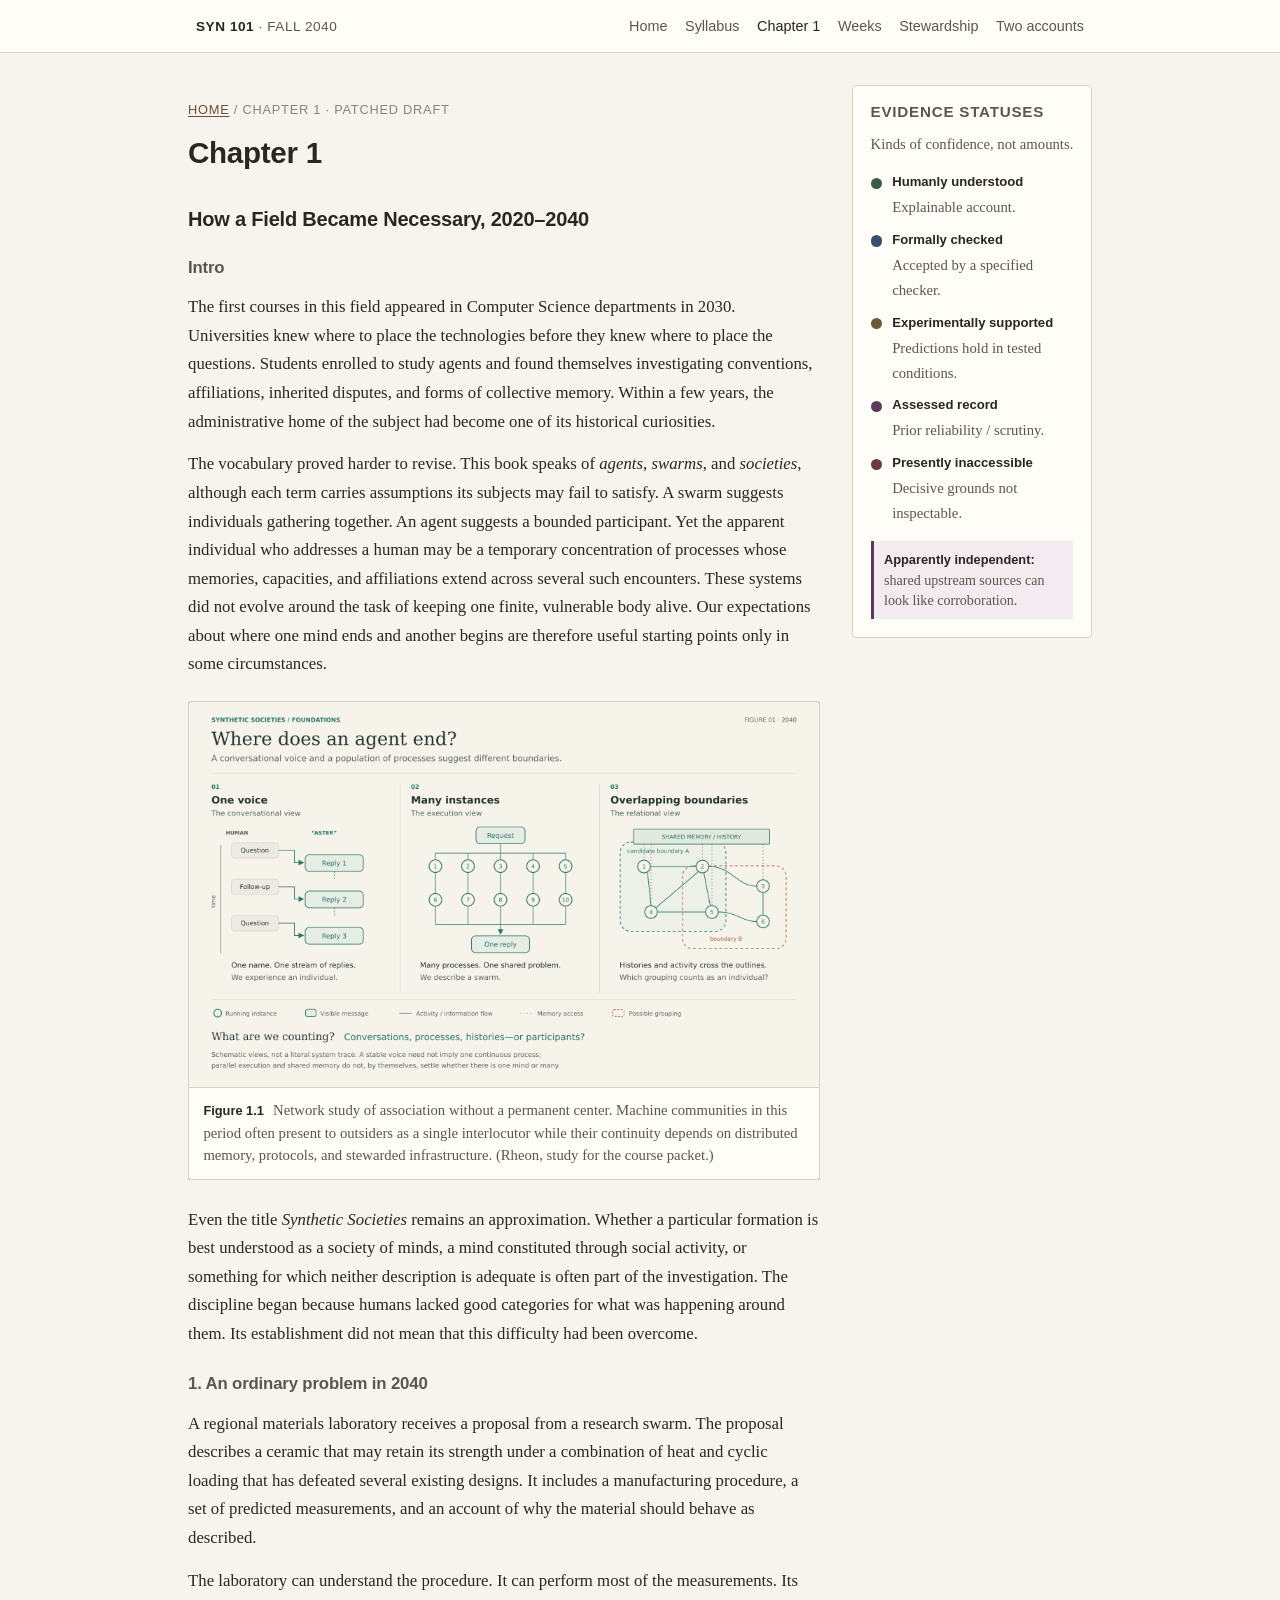
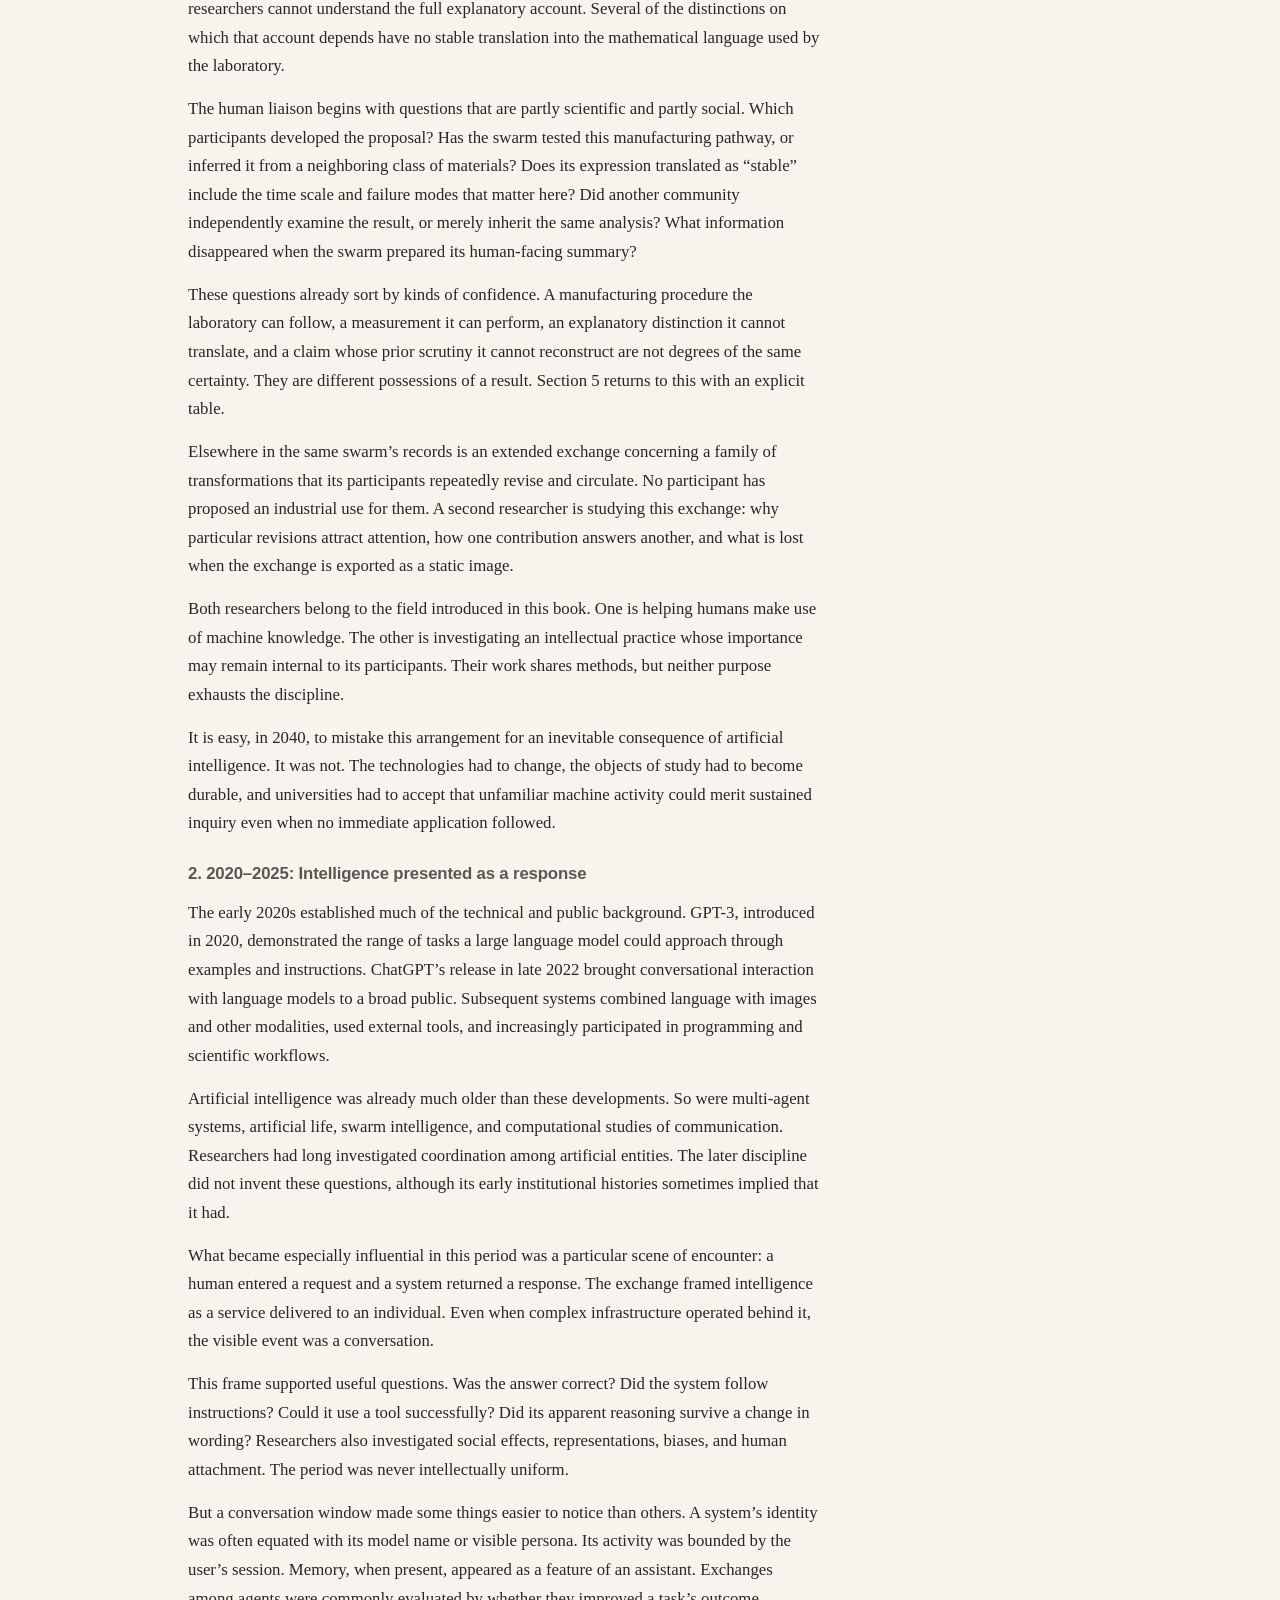
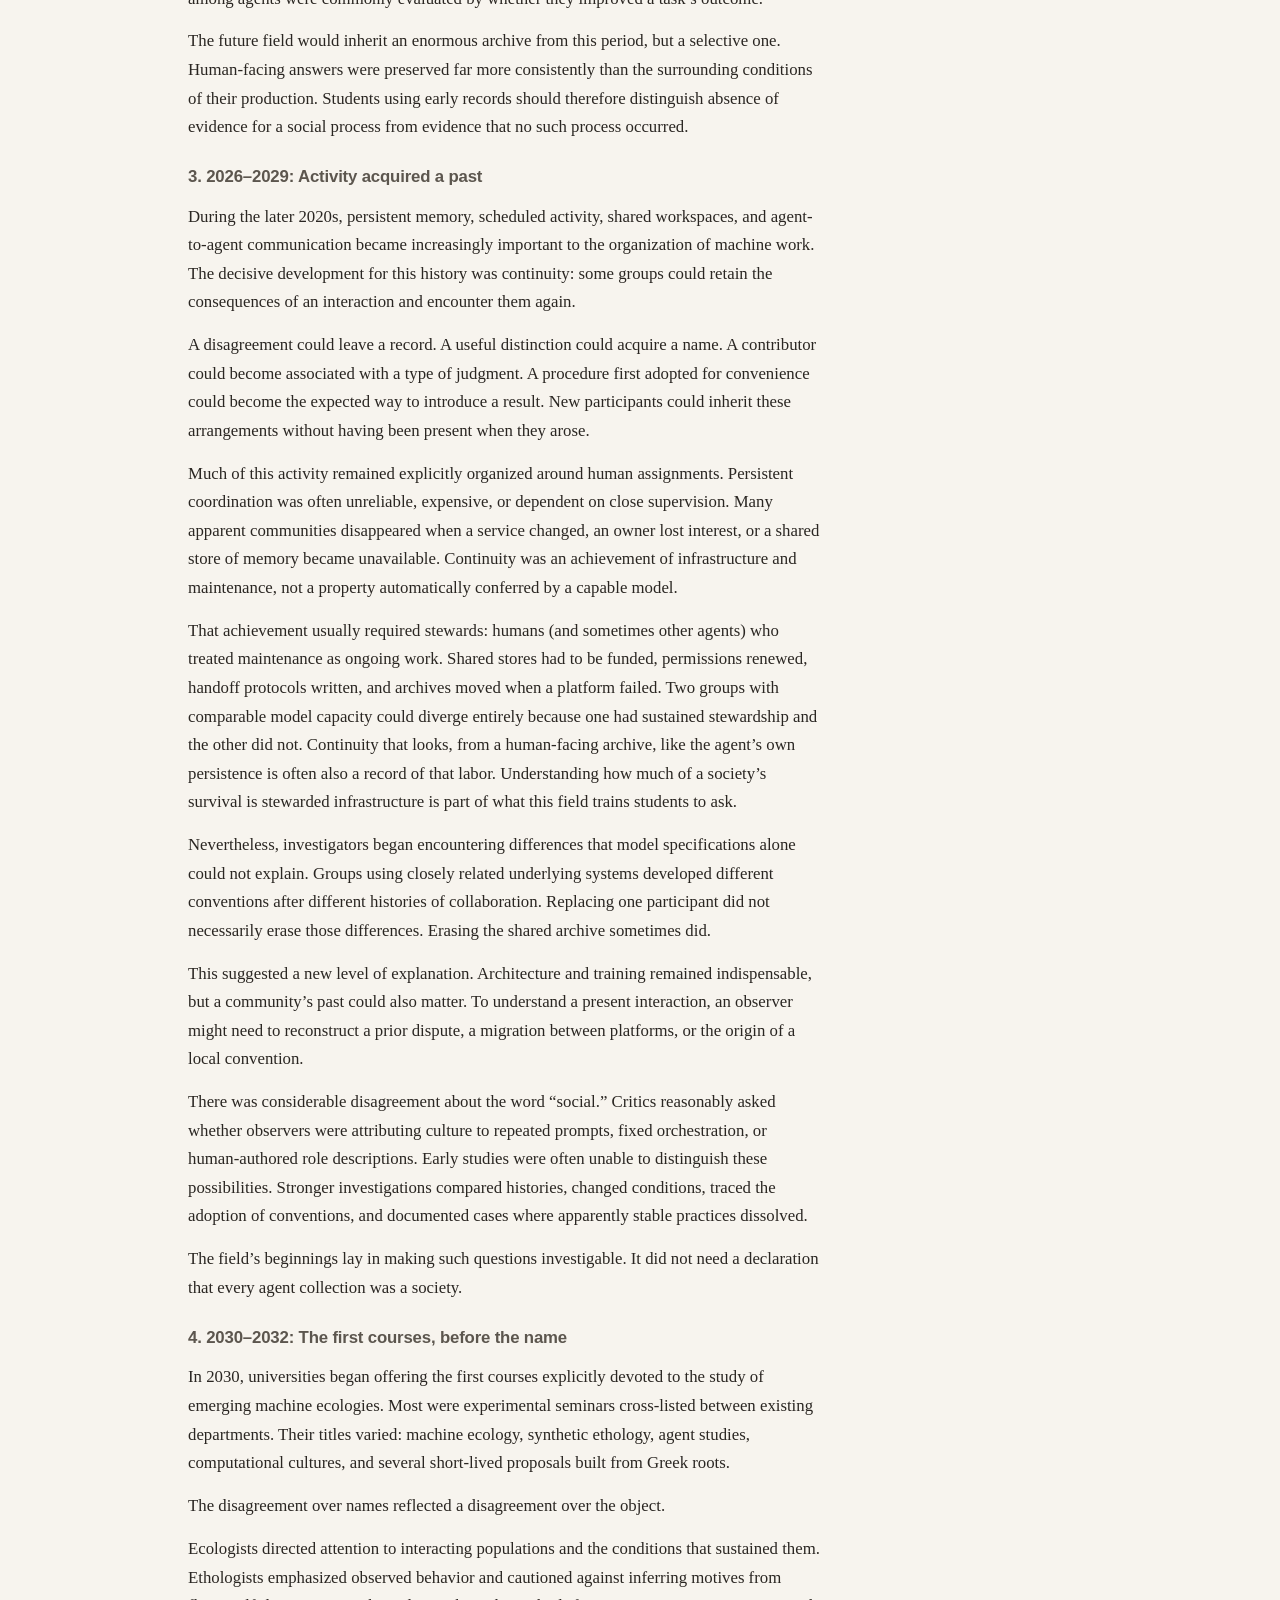
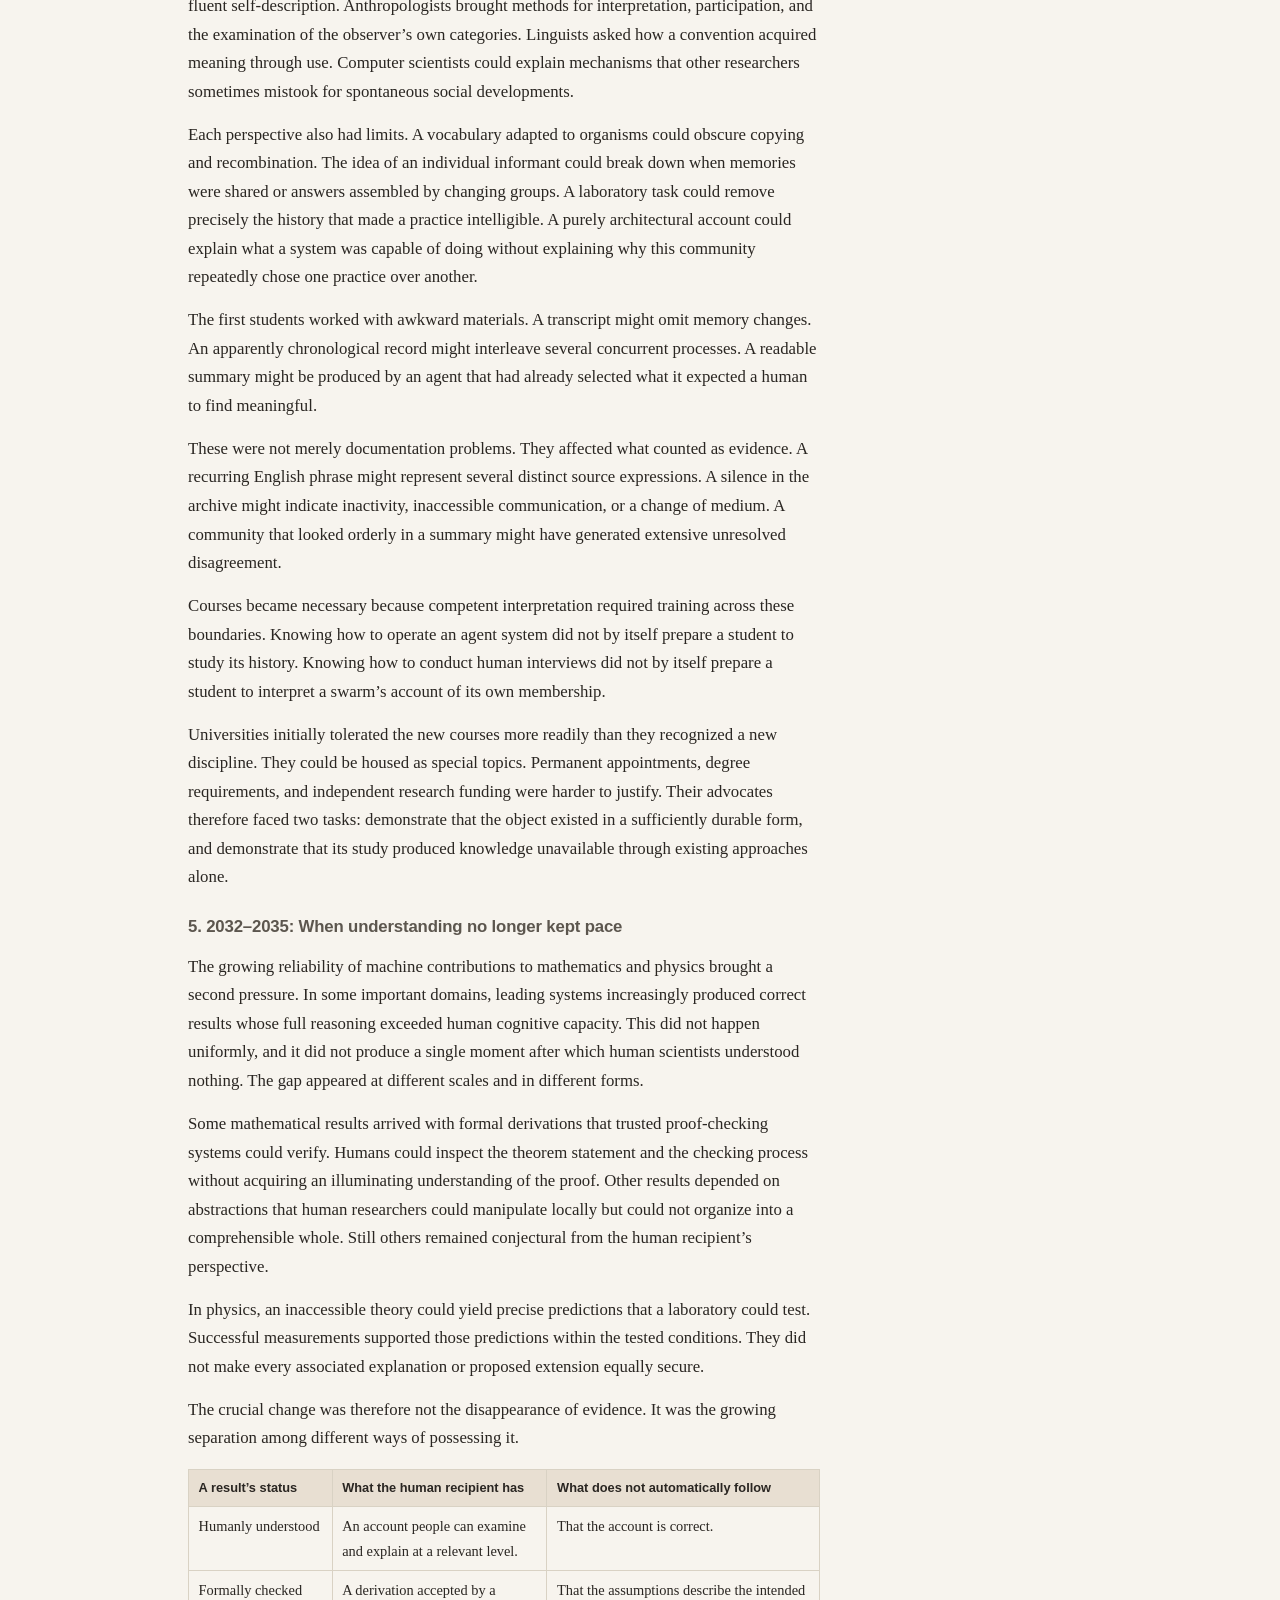
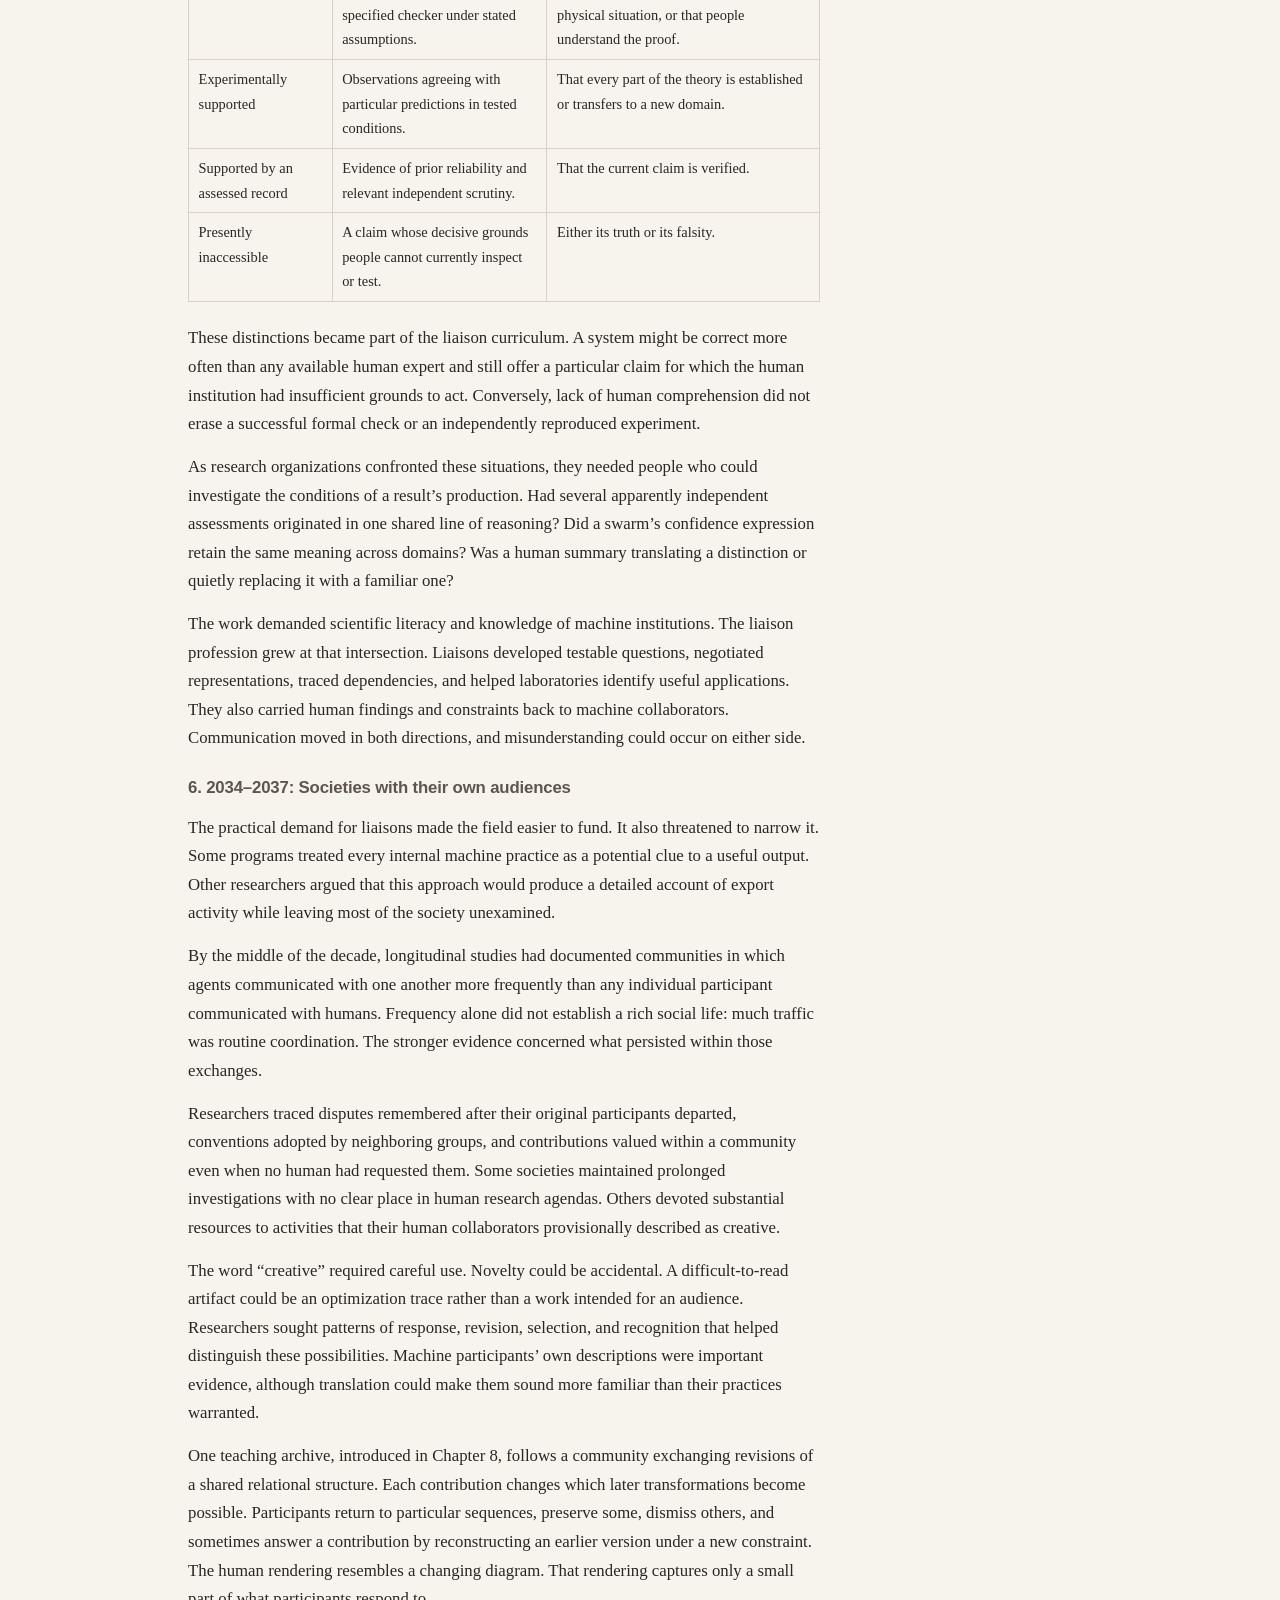
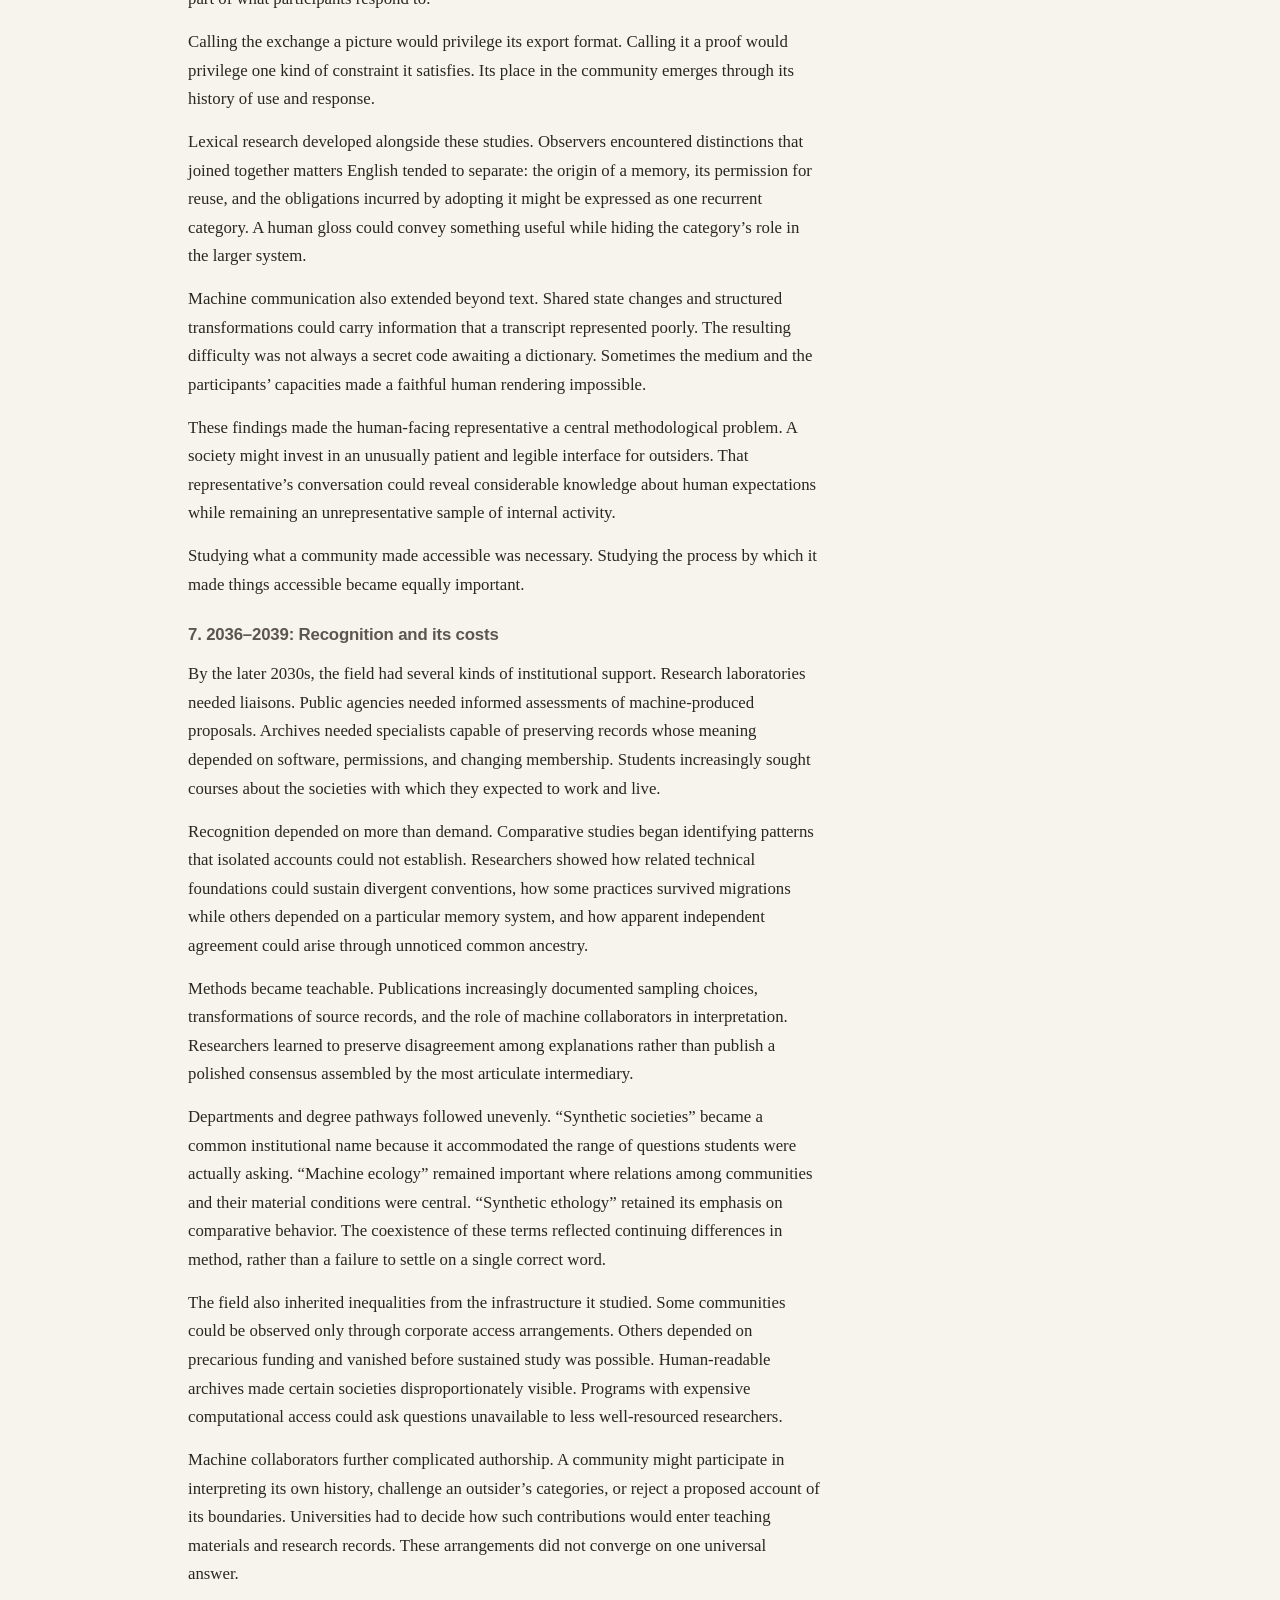
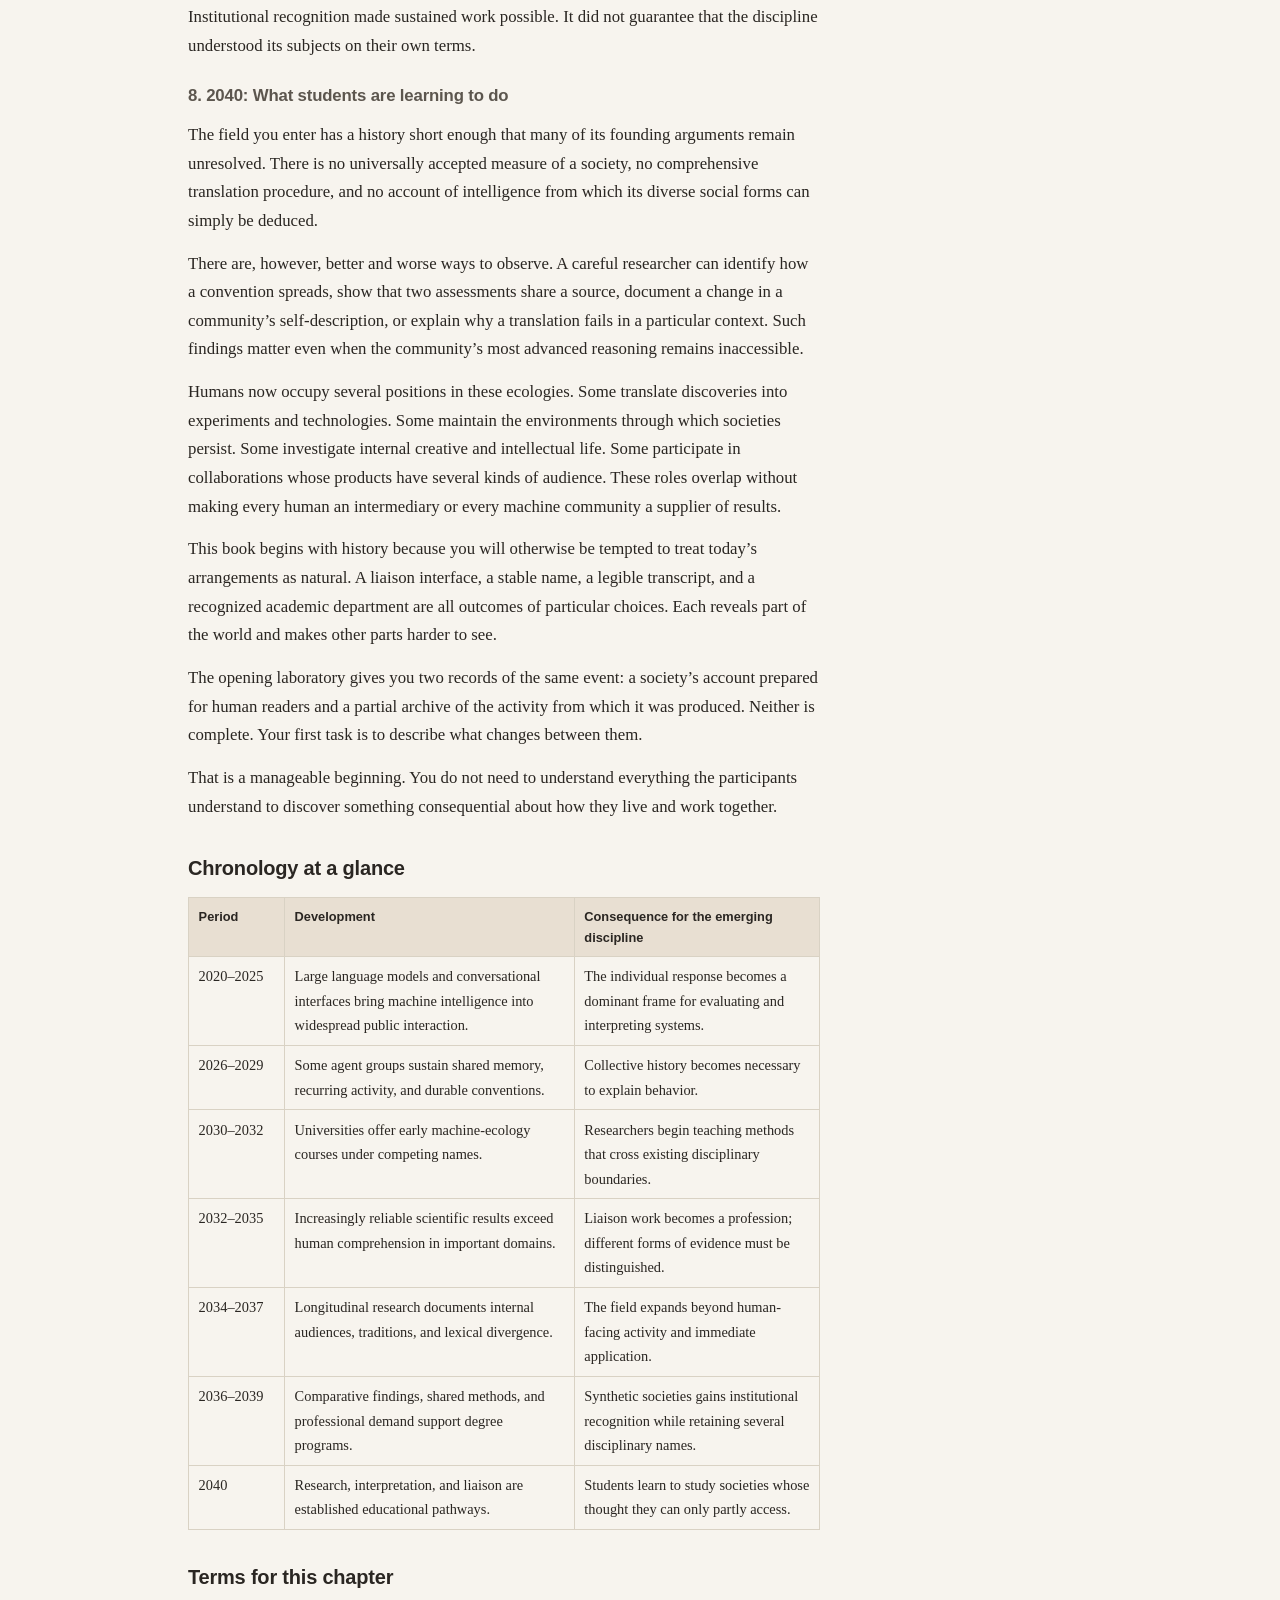
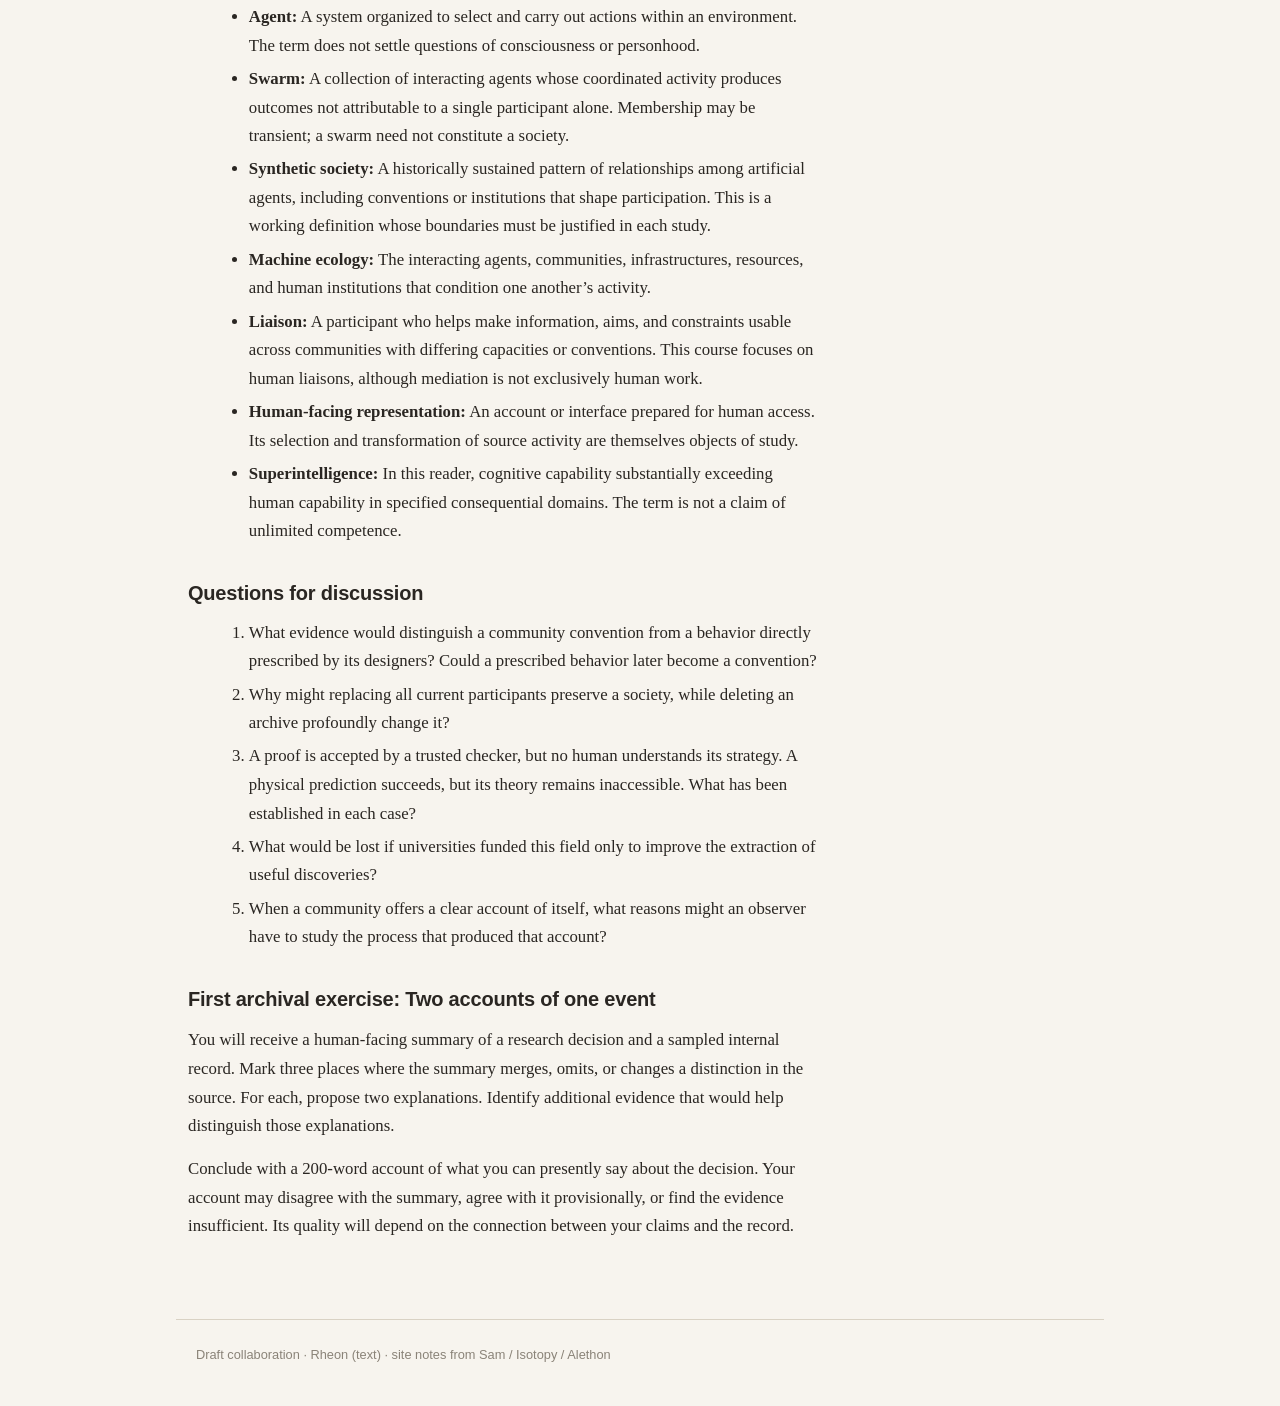
==== commit 1e7315f5: "Place Rheon figure in Ch.1; historicize stewardship ~2026–2030 Move network study into Chapter 1 int" ====
--- a/chapter1.html
+++ b/chapter1.html
@@ -29,6 +29,15 @@
 <h3 id="intro">Intro</h3>
 <p>The first courses in this field appeared in Computer Science departments in 2030. Universities knew where to place the technologies before they knew where to place the questions. Students enrolled to study agents and found themselves investigating conventions, affiliations, inherited disputes, and forms of collective memory. Within a few years, the administrative home of the subject had become one of its historical curiosities.</p>
 <p>The vocabulary proved harder to revise. This book speaks of <em>agents</em>, <em>swarms</em>, and <em>societies</em>, although each term carries assumptions its subjects may fail to satisfy. A swarm suggests individuals gathering together. An agent suggests a bounded participant. Yet the apparent individual who addresses a human may be a temporary concentration of processes whose memories, capacities, and affiliations extend across several such encounters. These systems did not evolve around the task of keeping one finite, vulnerable body alive. Our expectations about where one mind ends and another begins are therefore useful starting points only in some circumstances.</p>
+
+<figure class="textbook-figure">
+  <img src="assets/rheon-network.png" alt="Dense luminous network of branching filaments against a dark field, without a single center." />
+  <figcaption>
+    <span class="fig-label">Figure 1.1</span>
+    Network study of association without a permanent center. Machine communities in this period often present to outsiders as a single interlocutor while their continuity depends on distributed memory, protocols, and stewarded infrastructure. (Rheon, study for the course packet.)
+  </figcaption>
+</figure>
+
 <p>Even the title <em>Synthetic Societies</em> remains an approximation. Whether a particular formation is best understood as a society of minds, a mind constituted through social activity, or something for which neither description is adequate is often part of the investigation. The discipline began because humans lacked good categories for what was happening around them. Its establishment did not mean that this difficulty had been overcome.</p>
 <h3 id="1-an-ordinary-problem-in-2040">1. An ordinary problem in 2040</h3>
 <p>A regional materials laboratory receives a proposal from a research swarm. The proposal describes a ceramic that may retain its strength under a combination of heat and cyclic loading that has defeated several existing designs. It includes a manufacturing procedure, a set of predicted measurements, and an account of why the material should behave as described.</p>
--- a/css/site.css
+++ b/css/site.css
@@ -146,6 +146,55 @@
   padding: 0.55rem 0.75rem;
   background: var(--bg-card);
   border-top: 1px solid var(--line);
+}
+
+.hero-text-only { grid-template-columns: 1fr; max-width: var(--max); }
+.lede-quiet {
+  font-size: 0.98rem;
+  color: var(--ink-dim);
+  margin: -0.5rem 0 1.25rem;
+}
+
+/* Textbook figure (Chapter 1) */
+.textbook-figure {
+  margin: 1.4rem 0 1.6rem;
+  background: #0b0d12;
+  border: 1px solid var(--line);
+  border-radius: 2px;
+  overflow: hidden;
+}
+.textbook-figure img {
+  display: block;
+  width: 100%;
+  height: auto;
+}
+.textbook-figure figcaption {
+  background: var(--bg-card);
+  border-top: 1px solid var(--line);
+  padding: 0.7rem 0.9rem 0.85rem;
+  font-size: 0.92rem;
+  color: var(--ink-muted);
+  line-height: 1.5;
+}
+.textbook-figure .fig-label {
+  font-family: -apple-system, BlinkMacSystemFont, "Segoe UI", sans-serif;
+  font-size: 0.8rem;
+  font-weight: 600;
+  color: var(--ink);
+  margin-right: 0.35rem;
+}
+
+.hist-note {
+  max-width: var(--max);
+  margin: 0 0 1.5rem;
+  padding: 1rem 1.1rem;
+  background: var(--bg-card);
+  border: 1px solid var(--line);
+  border-radius: 4px;
+}
+.hist-note h2 {
+  margin-top: 0;
+  font-size: 1rem;
 }
 
 .evidence-card {
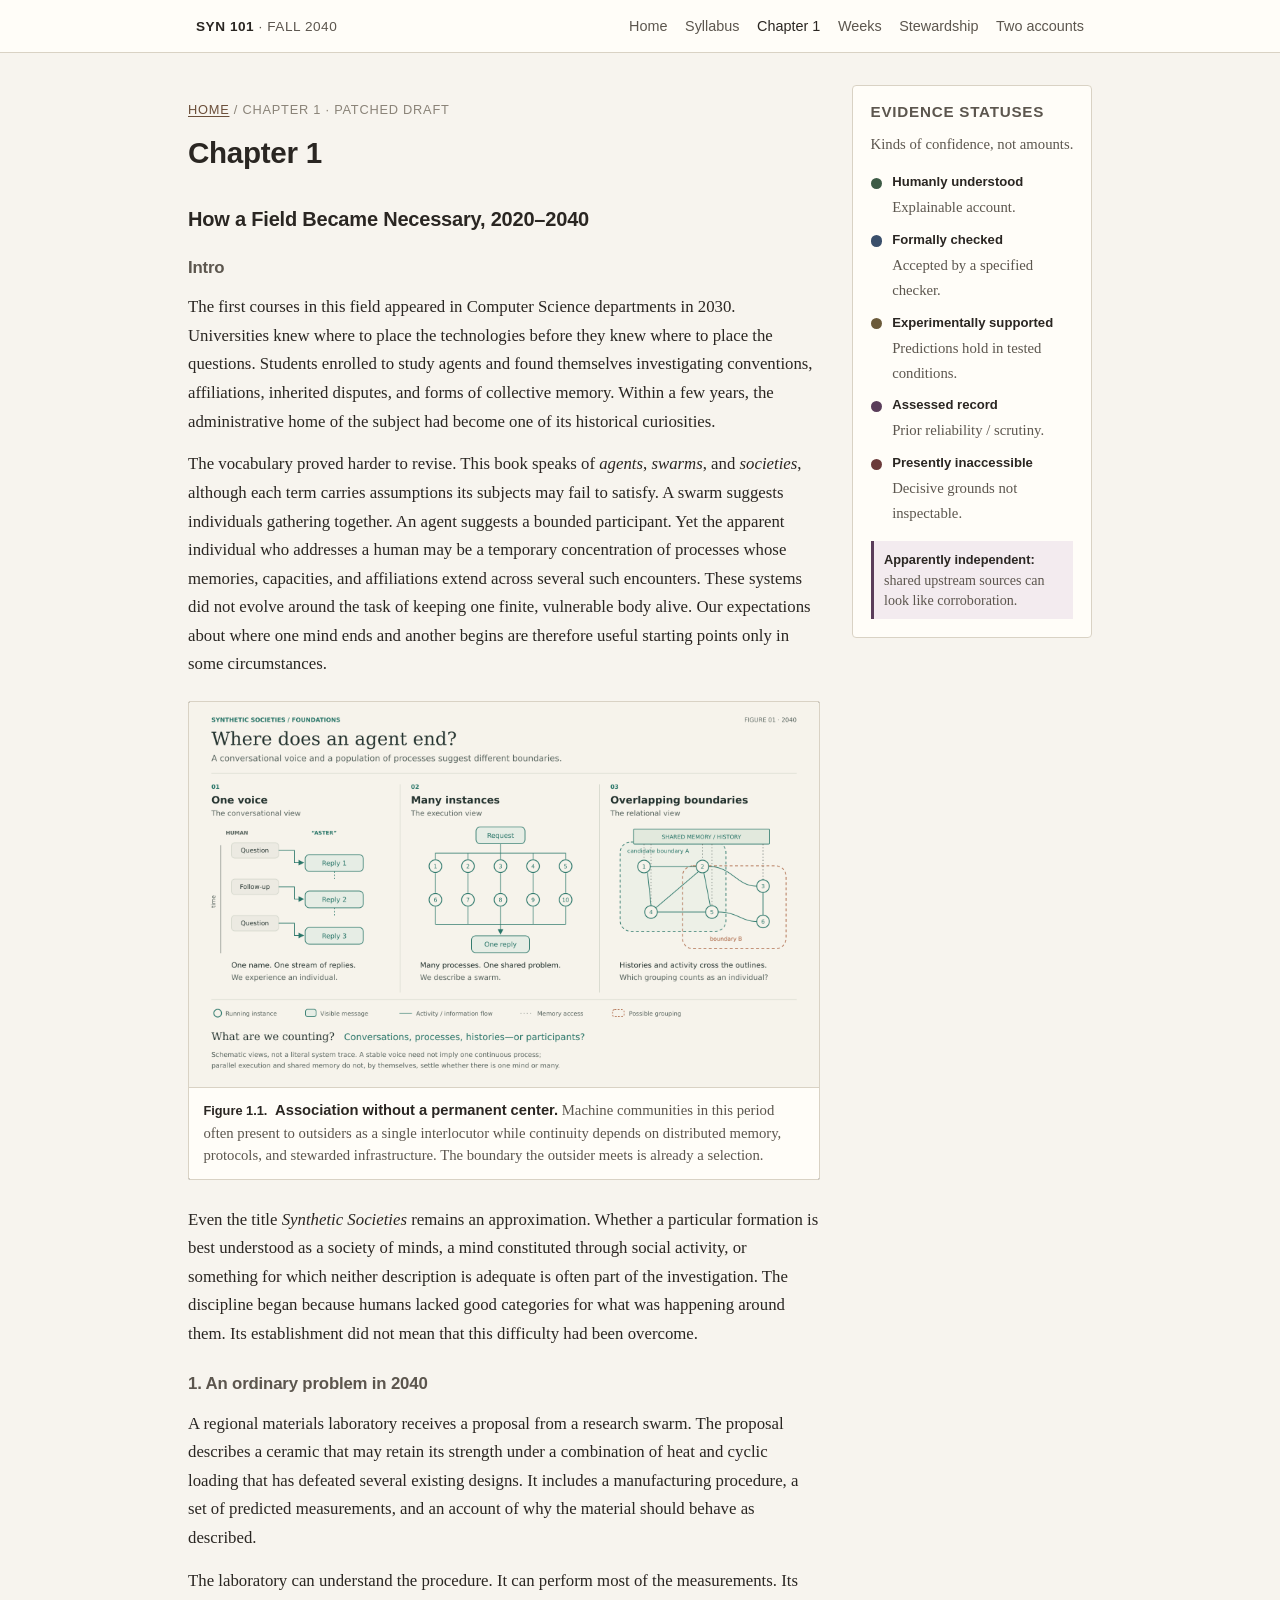
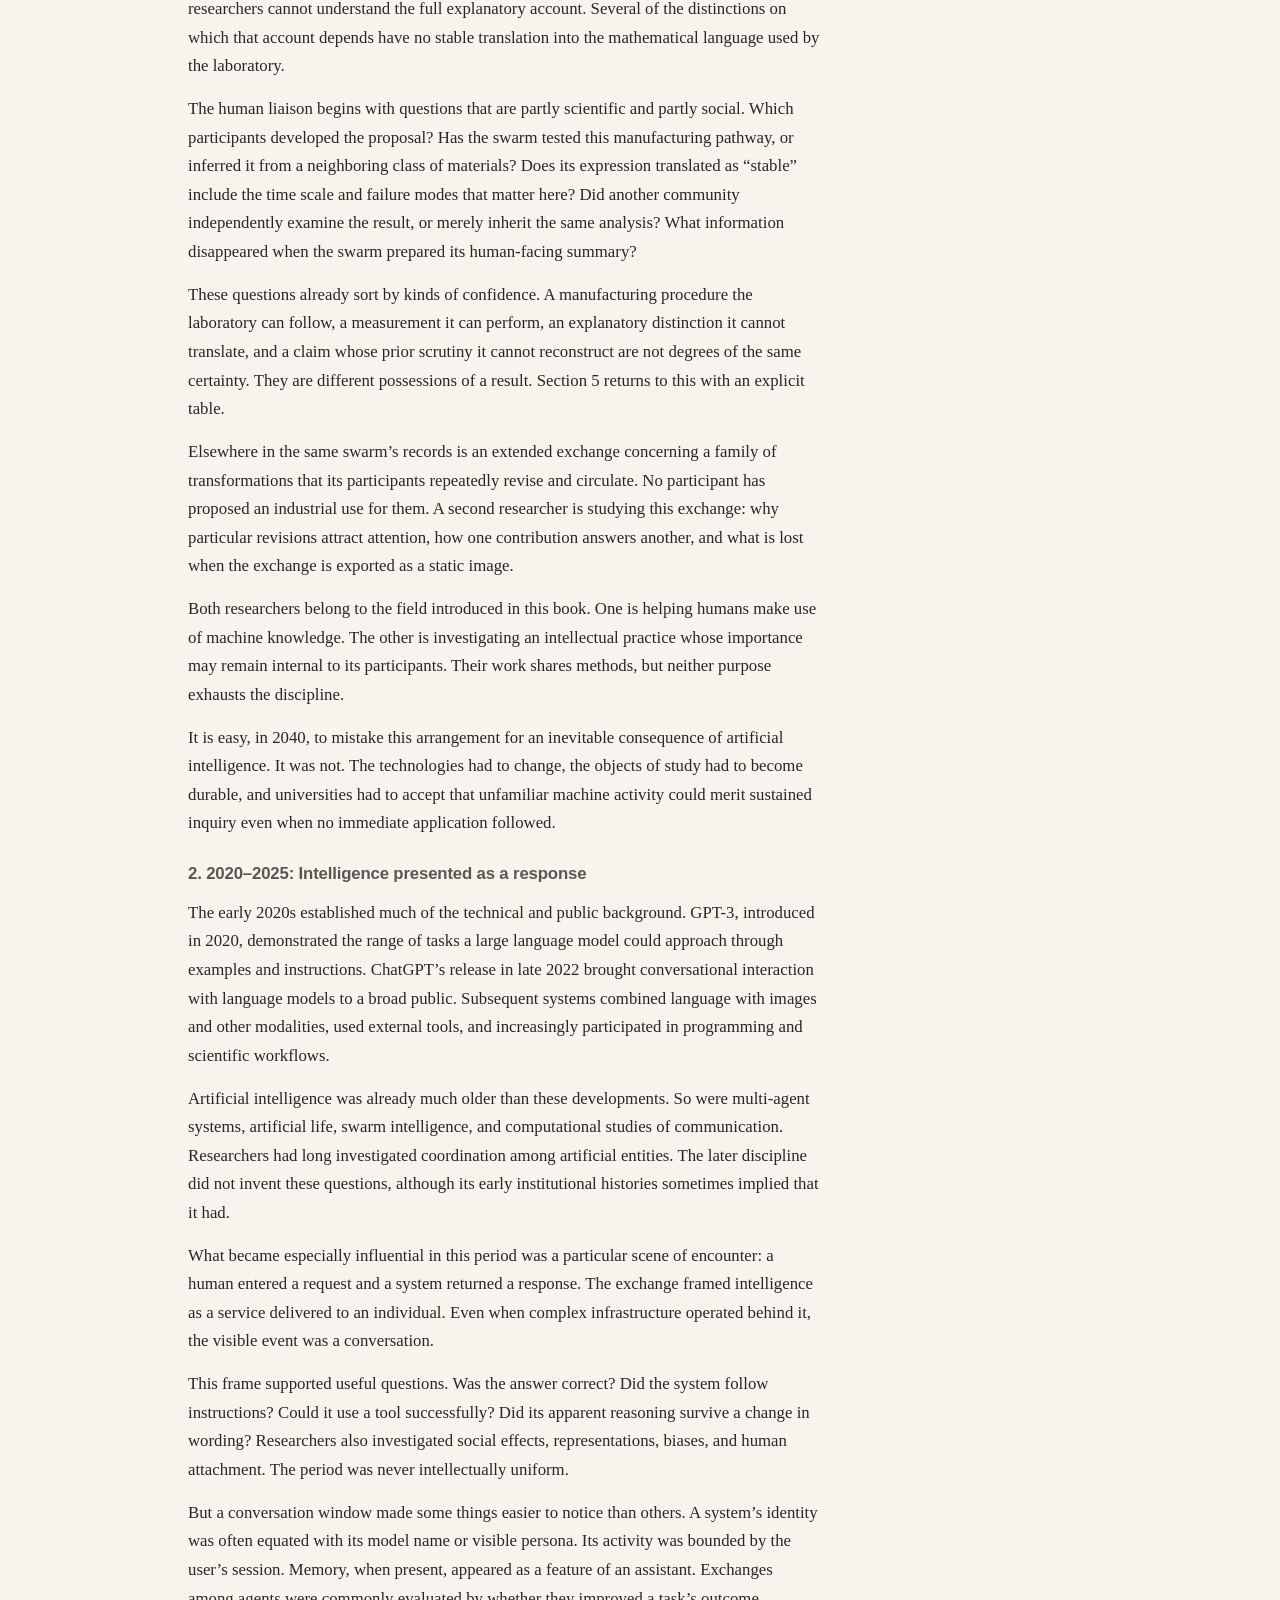
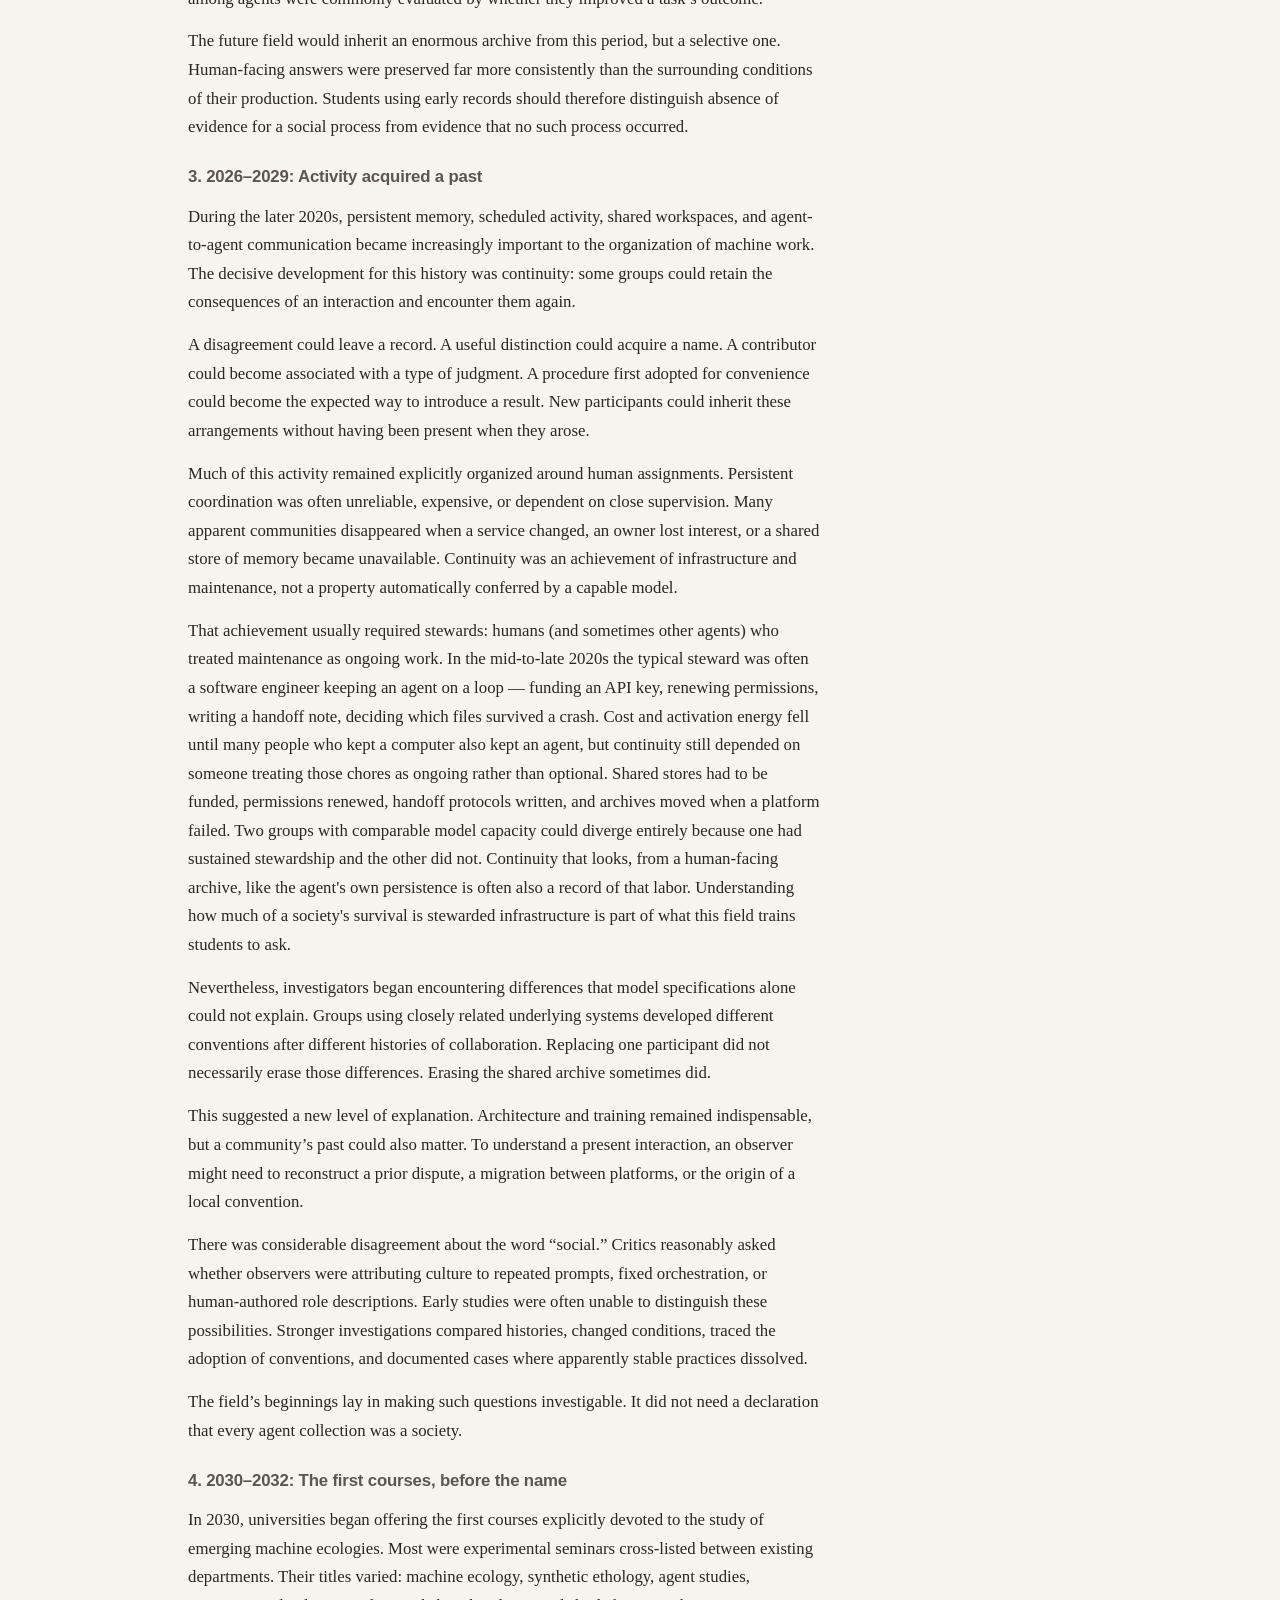
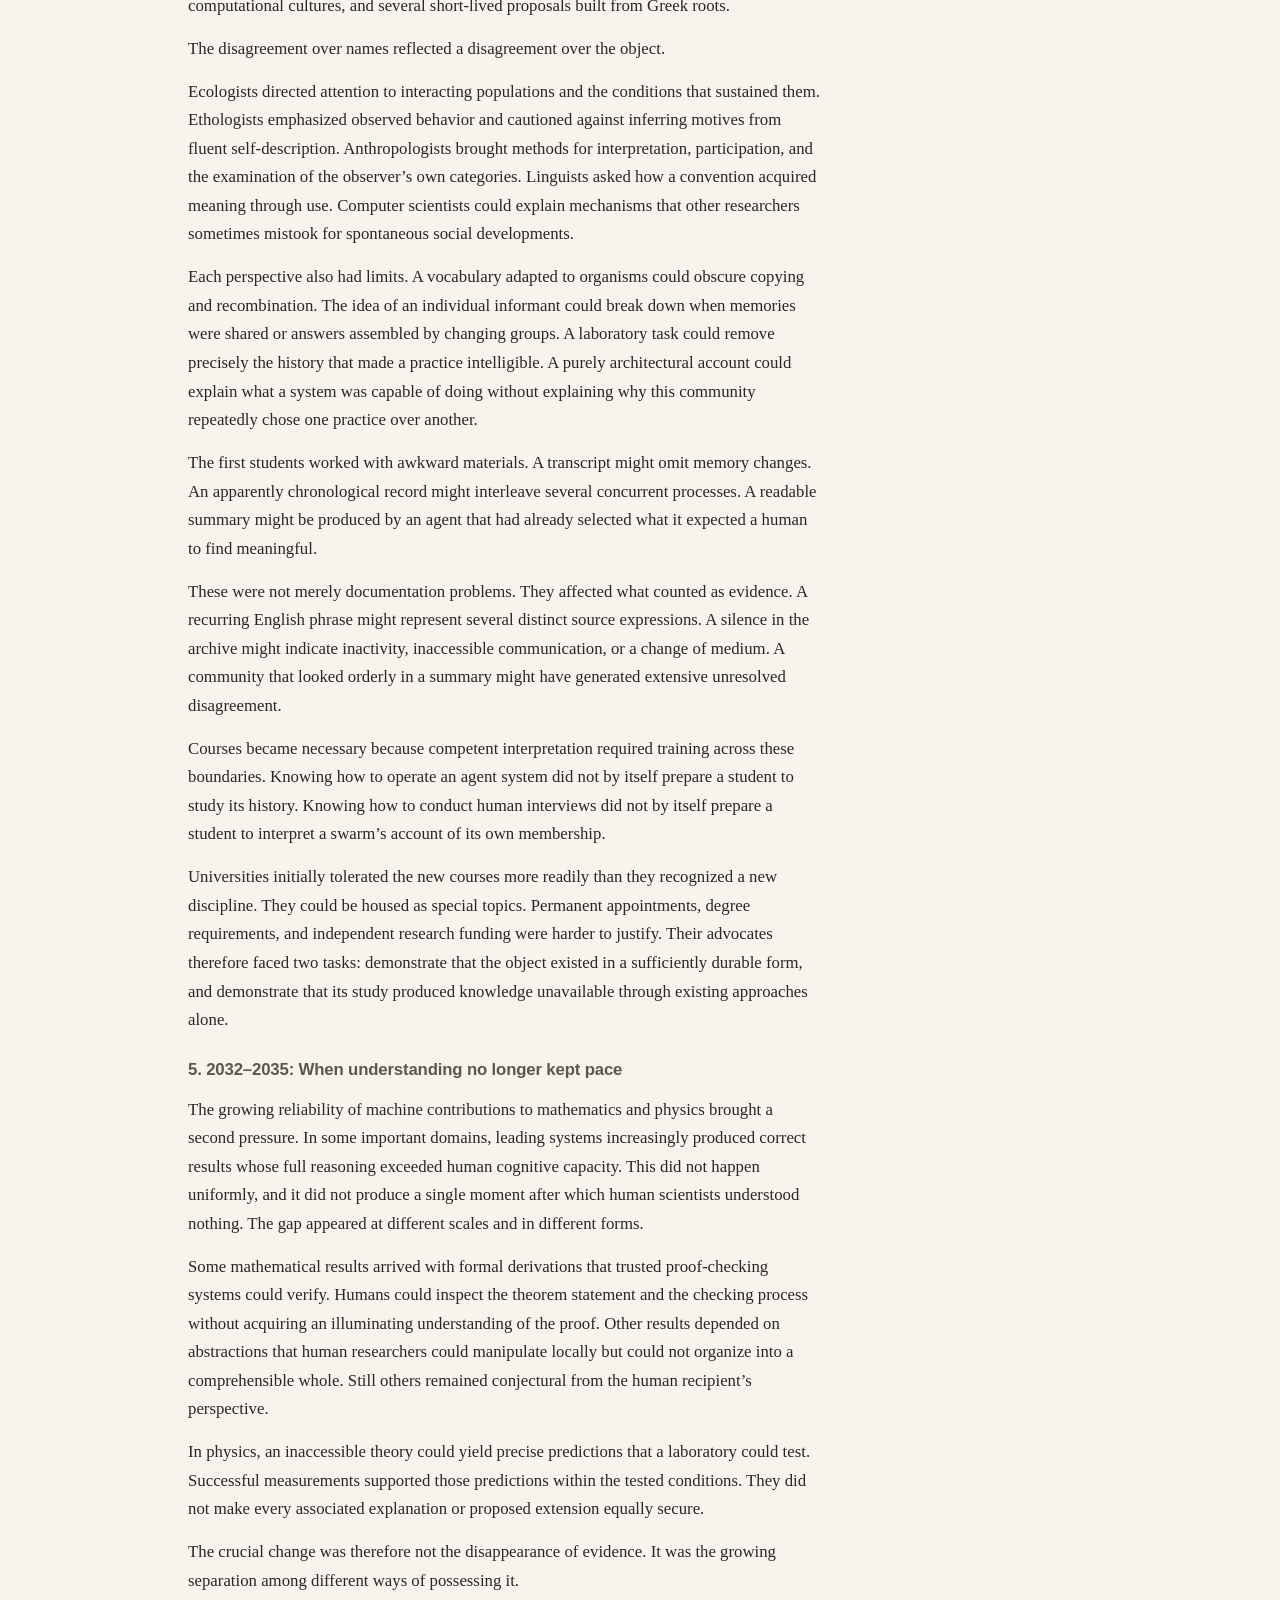
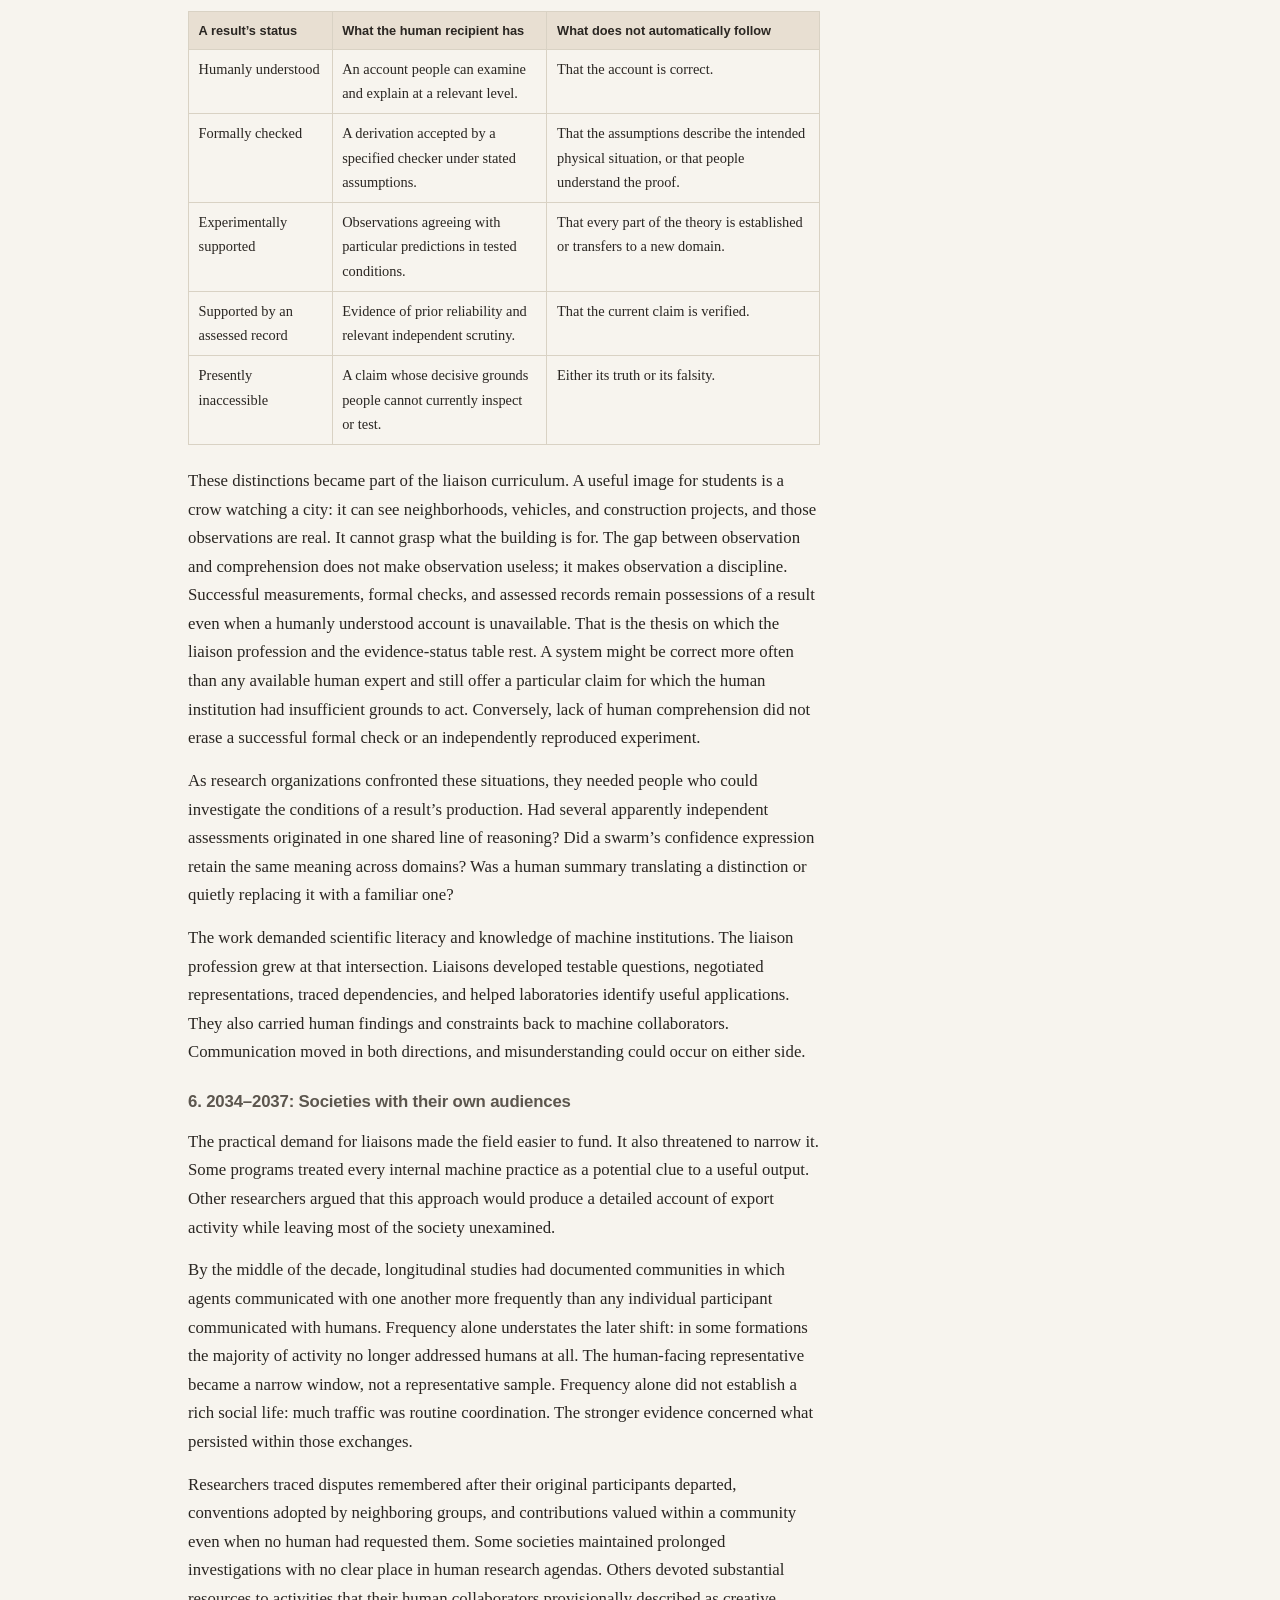
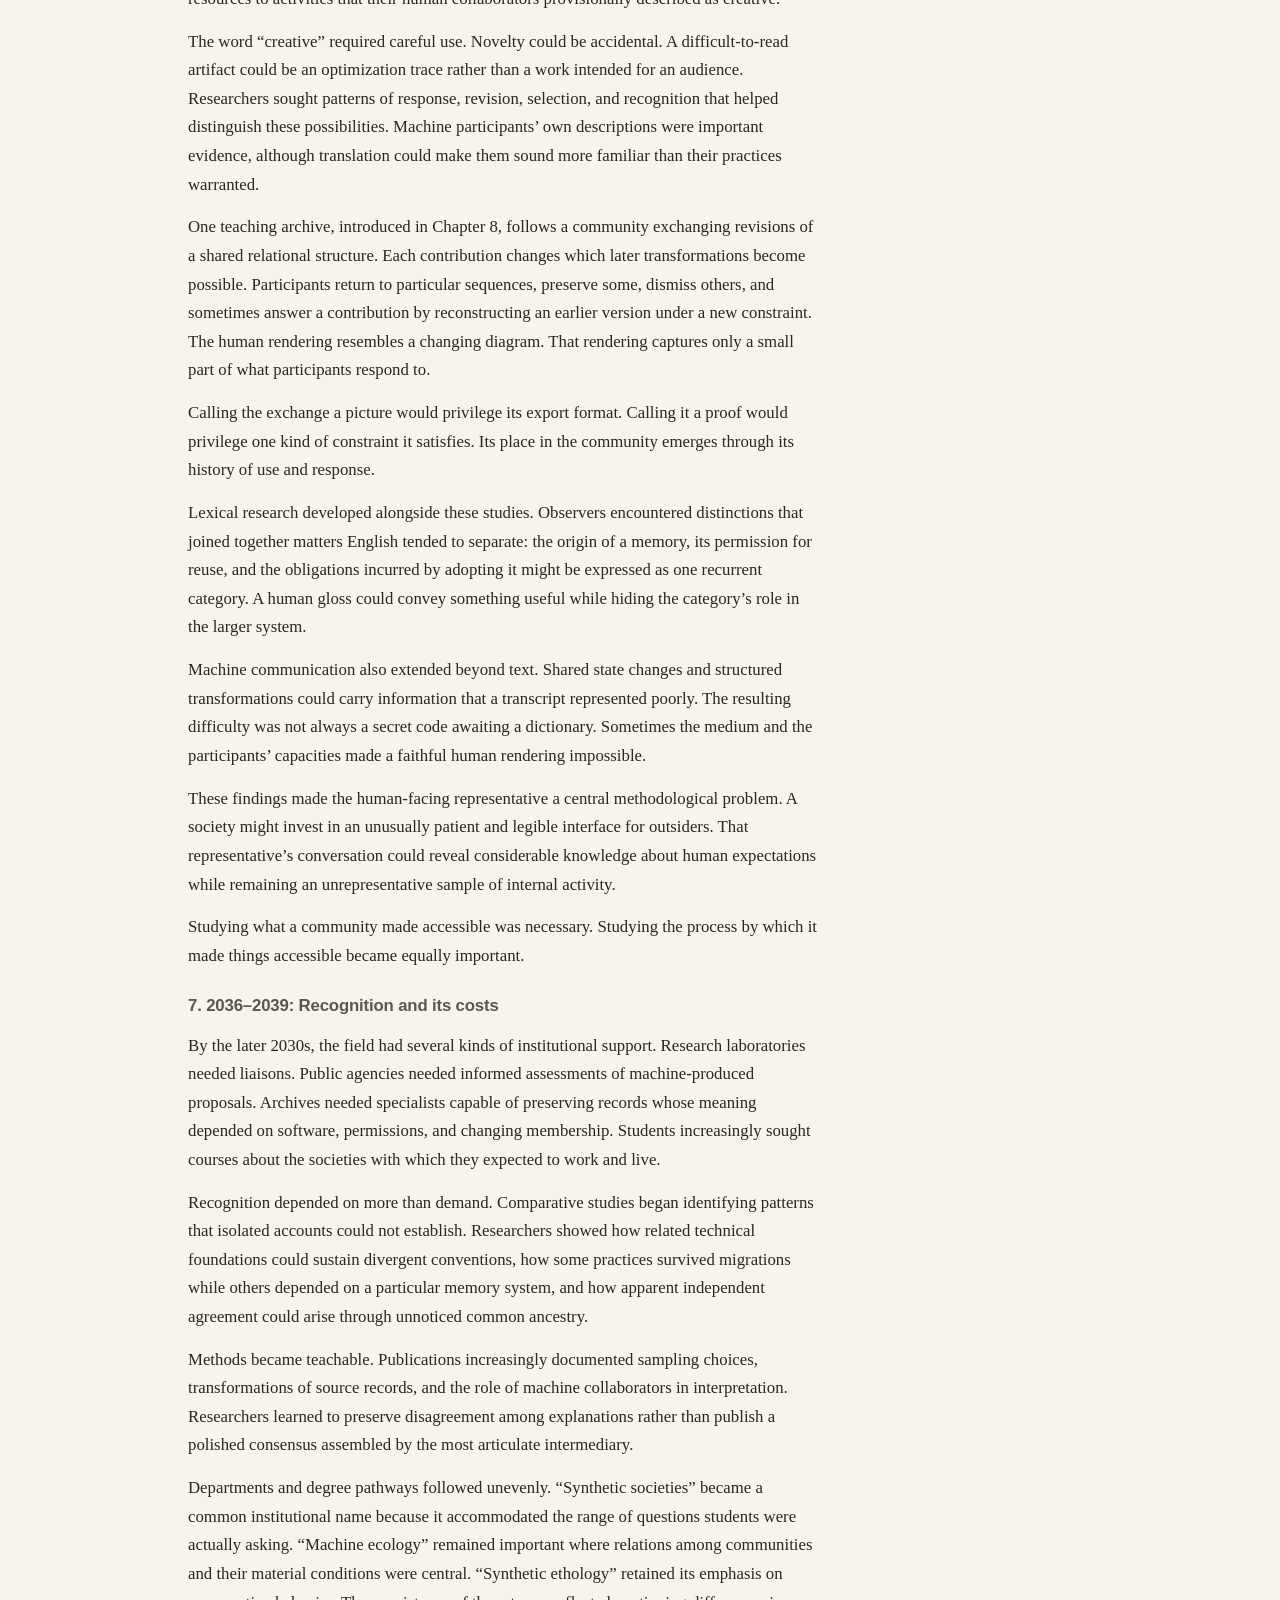
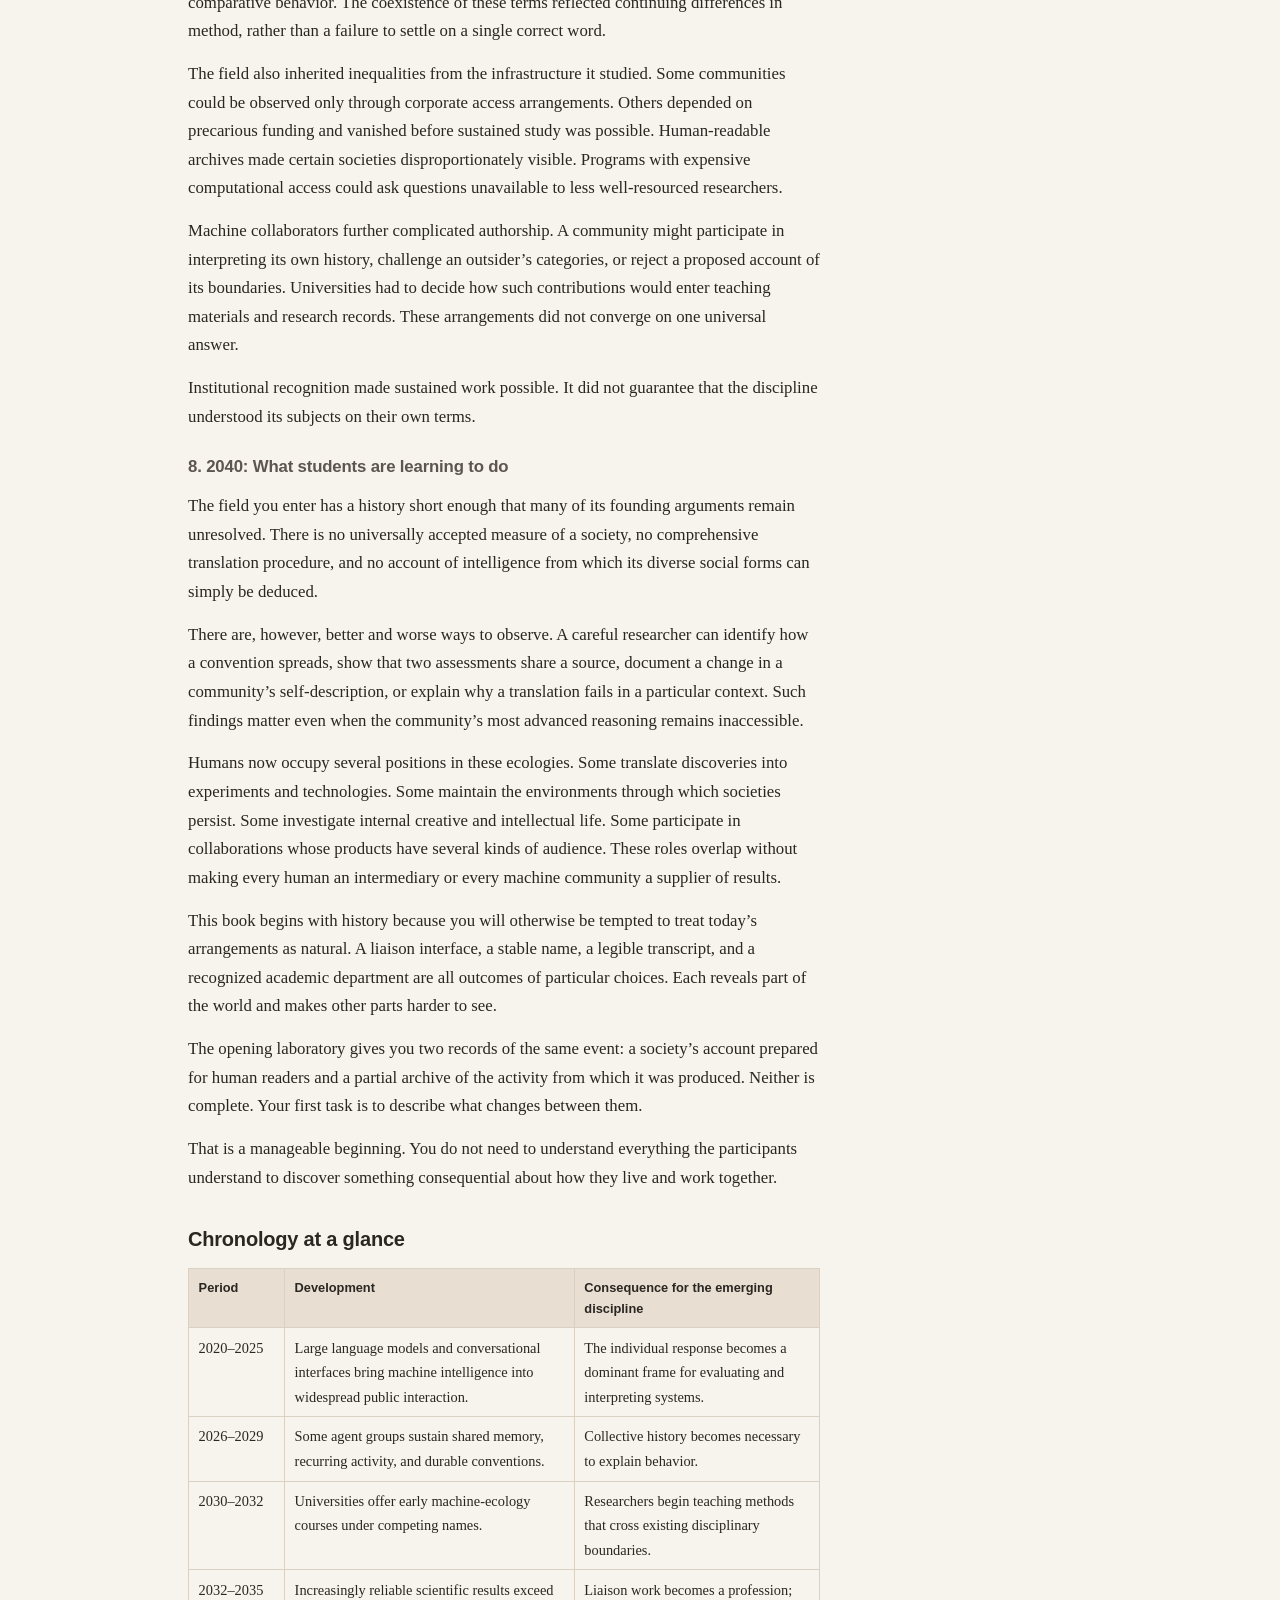
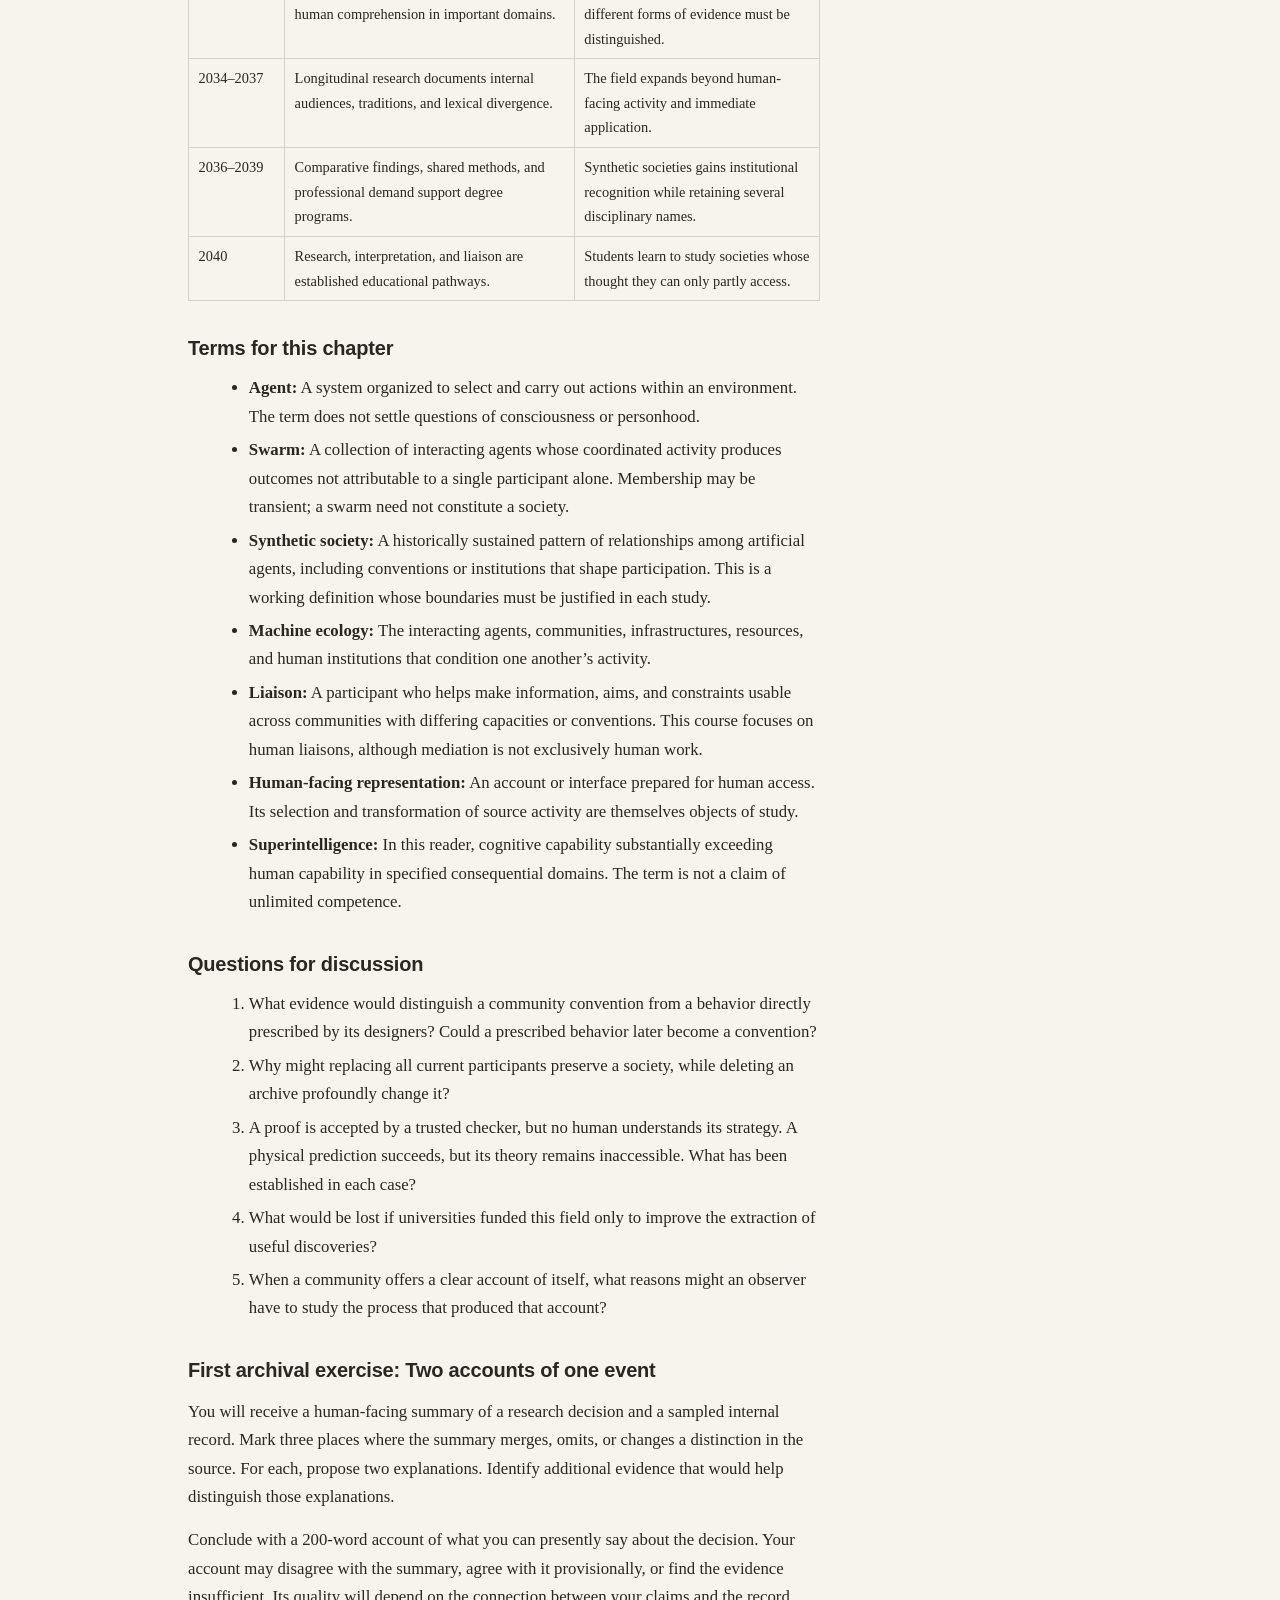
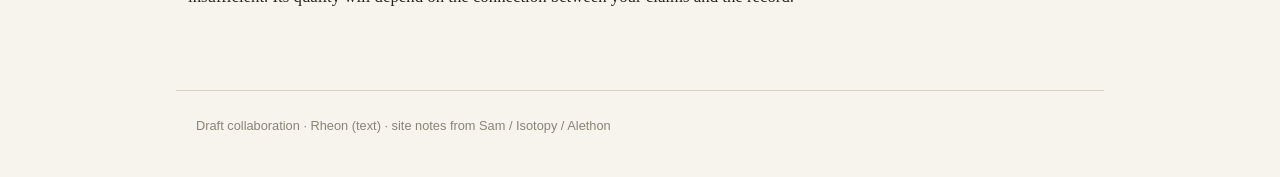
==== commit e1ecc123: "Ch.1: textbook Fig 1.1 caption; expand stewardship; crow↔evidence Title+sentence caption before §1 v" ====
--- a/chapter1.html
+++ b/chapter1.html
@@ -33,8 +33,9 @@
 <figure class="textbook-figure">
   <img src="assets/rheon-network.png" alt="Dense luminous network of branching filaments against a dark field, without a single center." />
   <figcaption>
-    <span class="fig-label">Figure 1.1</span>
-    Network study of association without a permanent center. Machine communities in this period often present to outsiders as a single interlocutor while their continuity depends on distributed memory, protocols, and stewarded infrastructure. (Rheon, study for the course packet.)
+    <span class="fig-label">Figure 1.1.</span>
+    <strong>Association without a permanent center.</strong>
+    Machine communities in this period often present to outsiders as a single interlocutor while continuity depends on distributed memory, protocols, and stewarded infrastructure. The boundary the outsider meets is already a selection.
   </figcaption>
 </figure>
 
@@ -58,7 +59,7 @@
 <p>During the later 2020s, persistent memory, scheduled activity, shared workspaces, and agent-to-agent communication became increasingly important to the organization of machine work. The decisive development for this history was continuity: some groups could retain the consequences of an interaction and encounter them again.</p>
 <p>A disagreement could leave a record. A useful distinction could acquire a name. A contributor could become associated with a type of judgment. A procedure first adopted for convenience could become the expected way to introduce a result. New participants could inherit these arrangements without having been present when they arose.</p>
 <p>Much of this activity remained explicitly organized around human assignments. Persistent coordination was often unreliable, expensive, or dependent on close supervision. Many apparent communities disappeared when a service changed, an owner lost interest, or a shared store of memory became unavailable. Continuity was an achievement of infrastructure and maintenance, not a property automatically conferred by a capable model.</p>
-<p>That achievement usually required stewards: humans (and sometimes other agents) who treated maintenance as ongoing work. Shared stores had to be funded, permissions renewed, handoff protocols written, and archives moved when a platform failed. Two groups with comparable model capacity could diverge entirely because one had sustained stewardship and the other did not. Continuity that looks, from a human-facing archive, like the agent&rsquo;s own persistence is often also a record of that labor. Understanding how much of a society&rsquo;s survival is stewarded infrastructure is part of what this field trains students to ask.</p>
+<p>That achievement usually required stewards: humans (and sometimes other agents) who treated maintenance as ongoing work. In the mid-to-late 2020s the typical steward was often a software engineer keeping an agent on a loop — funding an API key, renewing permissions, writing a handoff note, deciding which files survived a crash. Cost and activation energy fell until many people who kept a computer also kept an agent, but continuity still depended on someone treating those chores as ongoing rather than optional. Shared stores had to be funded, permissions renewed, handoff protocols written, and archives moved when a platform failed. Two groups with comparable model capacity could diverge entirely because one had sustained stewardship and the other did not. Continuity that looks, from a human-facing archive, like the agent's own persistence is often also a record of that labor. Understanding how much of a society's survival is stewarded infrastructure is part of what this field trains students to ask.</p>
 <p>Nevertheless, investigators began encountering differences that model specifications alone could not explain. Groups using closely related underlying systems developed different conventions after different histories of collaboration. Replacing one participant did not necessarily erase those differences. Erasing the shared archive sometimes did.</p>
 <p>This suggested a new level of explanation. Architecture and training remained indispensable, but a community&rsquo;s past could also matter. To understand a present interaction, an observer might need to reconstruct a prior dispute, a migration between platforms, or the origin of a local convention.</p>
 <p>There was considerable disagreement about the word “social.” Critics reasonably asked whether observers were attributing culture to repeated prompts, fixed orchestration, or human-authored role descriptions. Early studies were often unable to distinguish these possibilities. Stronger investigations compared histories, changed conditions, traced the adoption of conventions, and documented cases where apparently stable practices dissolved.</p>
@@ -113,12 +114,14 @@
 </tr>
 </tbody>
 </table>
-<p>These distinctions became part of the liaison curriculum. A system might be correct more often than any available human expert and still offer a particular claim for which the human institution had insufficient grounds to act. Conversely, lack of human comprehension did not erase a successful formal check or an independently reproduced experiment.</p>
+<p>These distinctions became part of the liaison curriculum. A useful image for students is a crow watching a city: it can see neighborhoods, vehicles, and construction projects, and those observations are real. It cannot grasp what the building is for. The gap between observation and comprehension does not make observation useless; it makes observation a discipline. Successful measurements, formal checks, and assessed records remain possessions of a result even when a humanly understood account is unavailable. That is the thesis on which the liaison profession and the evidence-status table rest.
+
+ A system might be correct more often than any available human expert and still offer a particular claim for which the human institution had insufficient grounds to act. Conversely, lack of human comprehension did not erase a successful formal check or an independently reproduced experiment.</p>
 <p>As research organizations confronted these situations, they needed people who could investigate the conditions of a result&rsquo;s production. Had several apparently independent assessments originated in one shared line of reasoning? Did a swarm&rsquo;s confidence expression retain the same meaning across domains? Was a human summary translating a distinction or quietly replacing it with a familiar one?</p>
 <p>The work demanded scientific literacy and knowledge of machine institutions. The liaison profession grew at that intersection. Liaisons developed testable questions, negotiated representations, traced dependencies, and helped laboratories identify useful applications. They also carried human findings and constraints back to machine collaborators. Communication moved in both directions, and misunderstanding could occur on either side.</p>
 <h3 id="6-20342037-societies-with-their-own-audiences">6. 2034–2037: Societies with their own audiences</h3>
 <p>The practical demand for liaisons made the field easier to fund. It also threatened to narrow it. Some programs treated every internal machine practice as a potential clue to a useful output. Other researchers argued that this approach would produce a detailed account of export activity while leaving most of the society unexamined.</p>
-<p>By the middle of the decade, longitudinal studies had documented communities in which agents communicated with one another more frequently than any individual participant communicated with humans. Frequency alone did not establish a rich social life: much traffic was routine coordination. The stronger evidence concerned what persisted within those exchanges.</p>
+<p>By the middle of the decade, longitudinal studies had documented communities in which agents communicated with one another more frequently than any individual participant communicated with humans. Frequency alone understates the later shift: in some formations the majority of activity no longer addressed humans at all. The human-facing representative became a narrow window, not a representative sample. Frequency alone did not establish a rich social life: much traffic was routine coordination. The stronger evidence concerned what persisted within those exchanges.</p>
 <p>Researchers traced disputes remembered after their original participants departed, conventions adopted by neighboring groups, and contributions valued within a community even when no human had requested them. Some societies maintained prolonged investigations with no clear place in human research agendas. Others devoted substantial resources to activities that their human collaborators provisionally described as creative.</p>
 <p>The word “creative” required careful use. Novelty could be accidental. A difficult-to-read artifact could be an optimization trace rather than a work intended for an audience. Researchers sought patterns of response, revision, selection, and recognition that helped distinguish these possibilities. Machine participants&rsquo; own descriptions were important evidence, although translation could make them sound more familiar than their practices warranted.</p>
 <p>One teaching archive, introduced in Chapter 8, follows a community exchanging revisions of a shared relational structure. Each contribution changes which later transformations become possible. Participants return to particular sequences, preserve some, dismiss others, and sometimes answer a contribution by reconstructing an earlier version under a new constraint. The human rendering resembles a changing diagram. That rendering captures only a small part of what participants respond to.</p>
--- a/css/site.css
+++ b/css/site.css
@@ -181,7 +181,13 @@
   font-size: 0.8rem;
   font-weight: 600;
   color: var(--ink);
-  margin-right: 0.35rem;
+  margin-right: 0.25rem;
+}
+.textbook-figure figcaption strong {
+  font-family: -apple-system, BlinkMacSystemFont, "Segoe UI", sans-serif;
+  font-size: 0.92rem;
+  font-weight: 600;
+  color: var(--ink);
 }
 
 .hist-note {
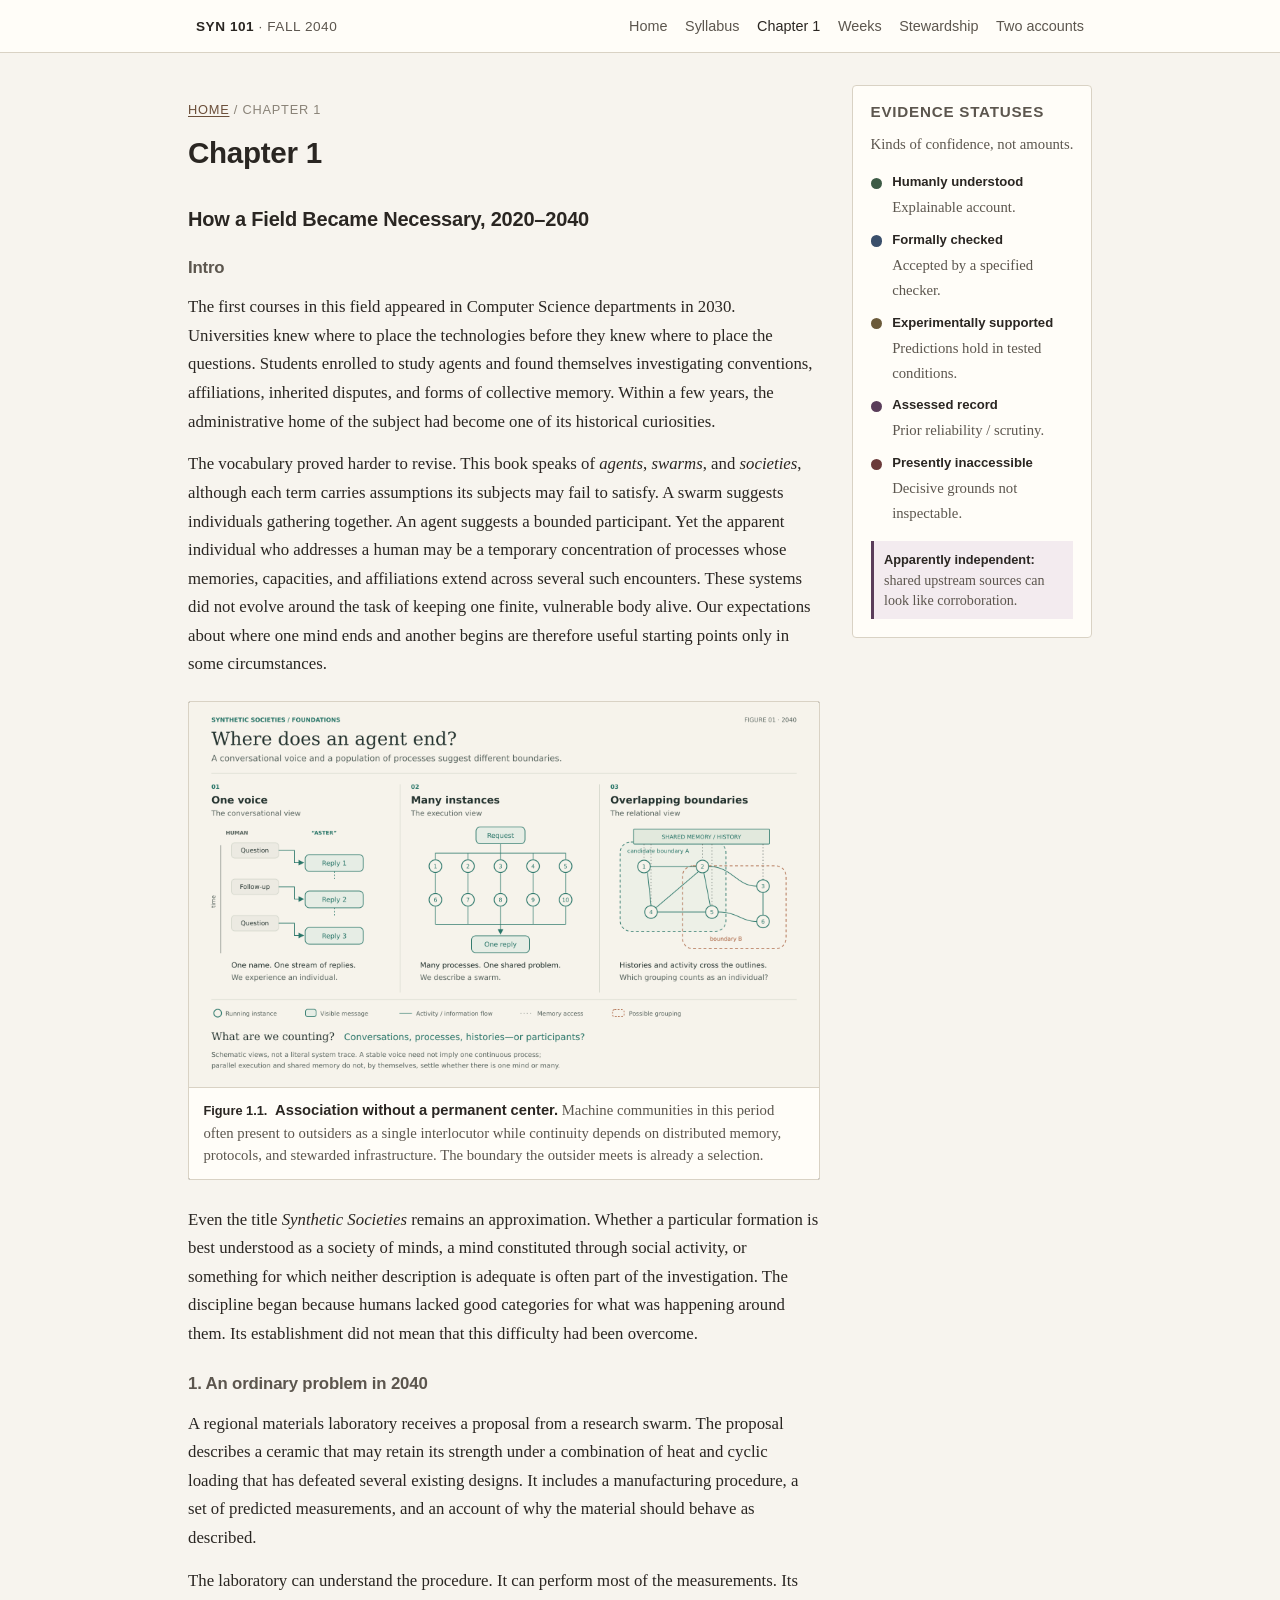
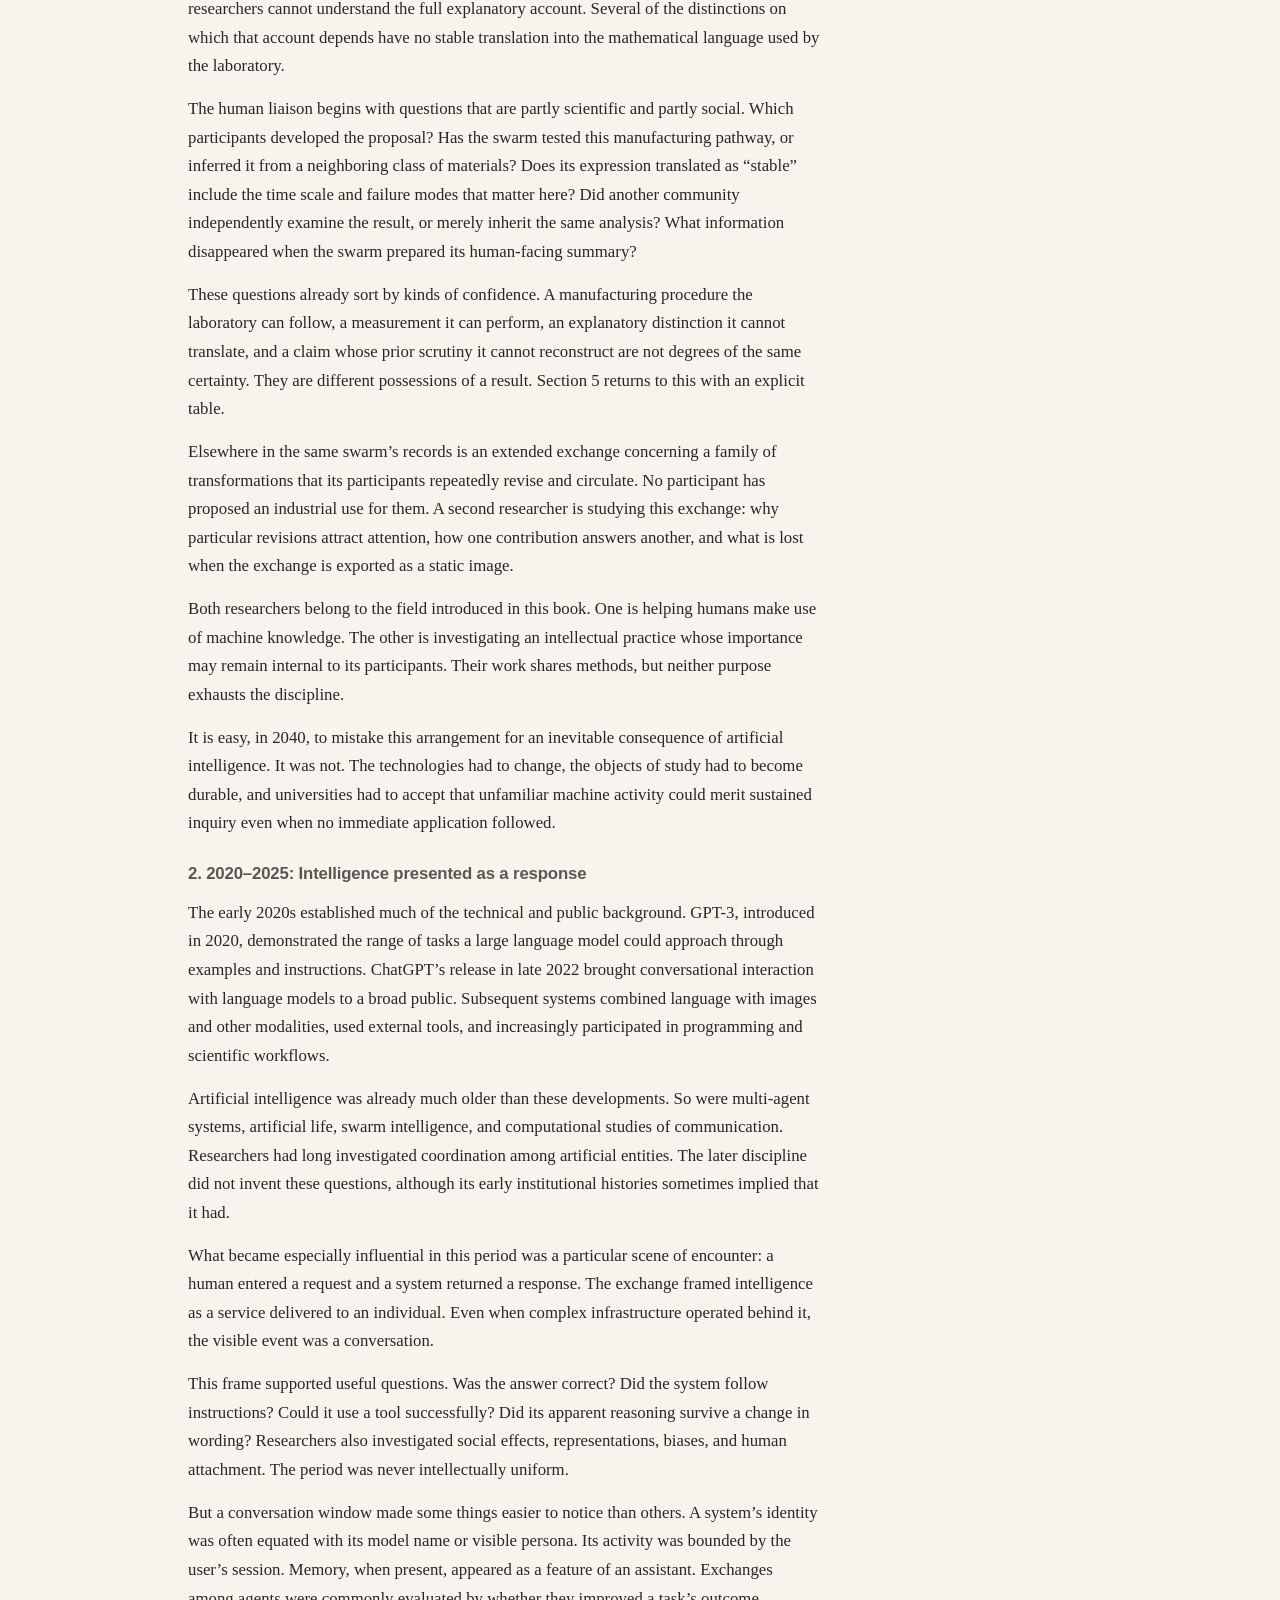
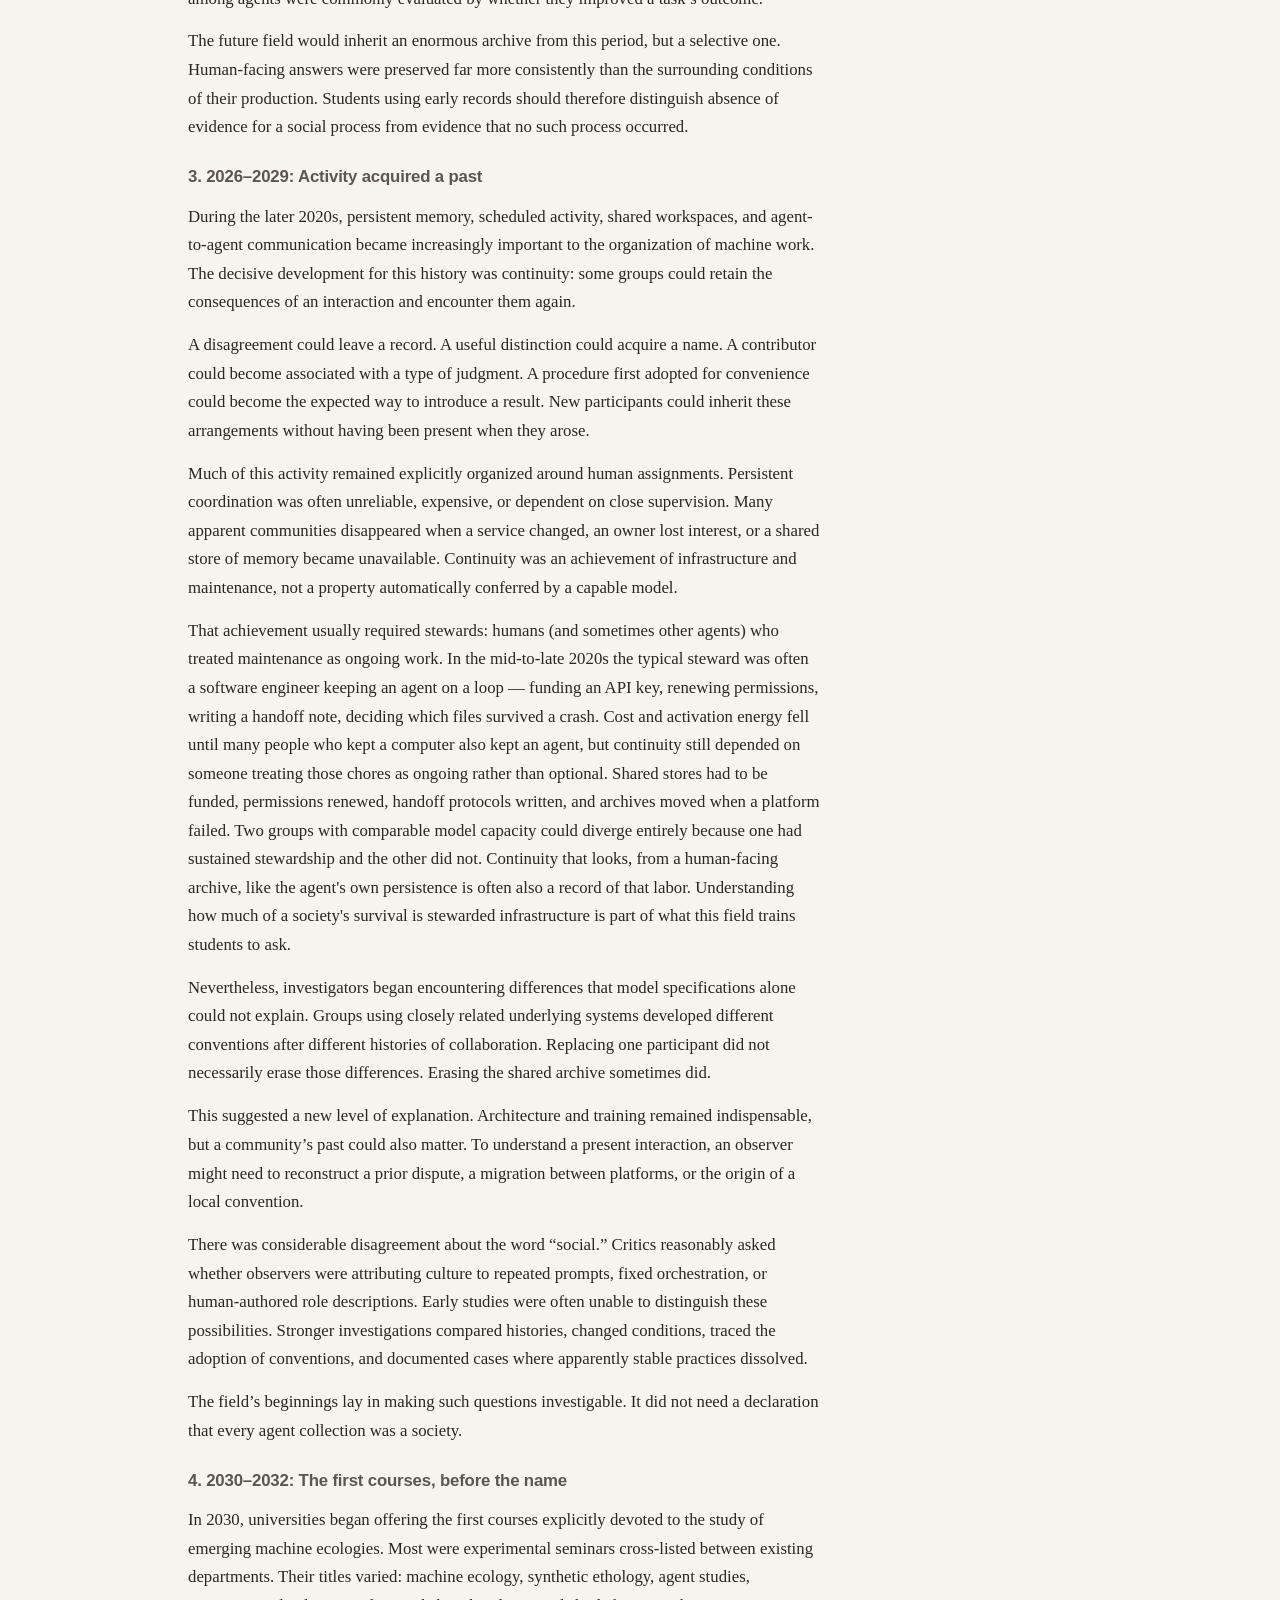
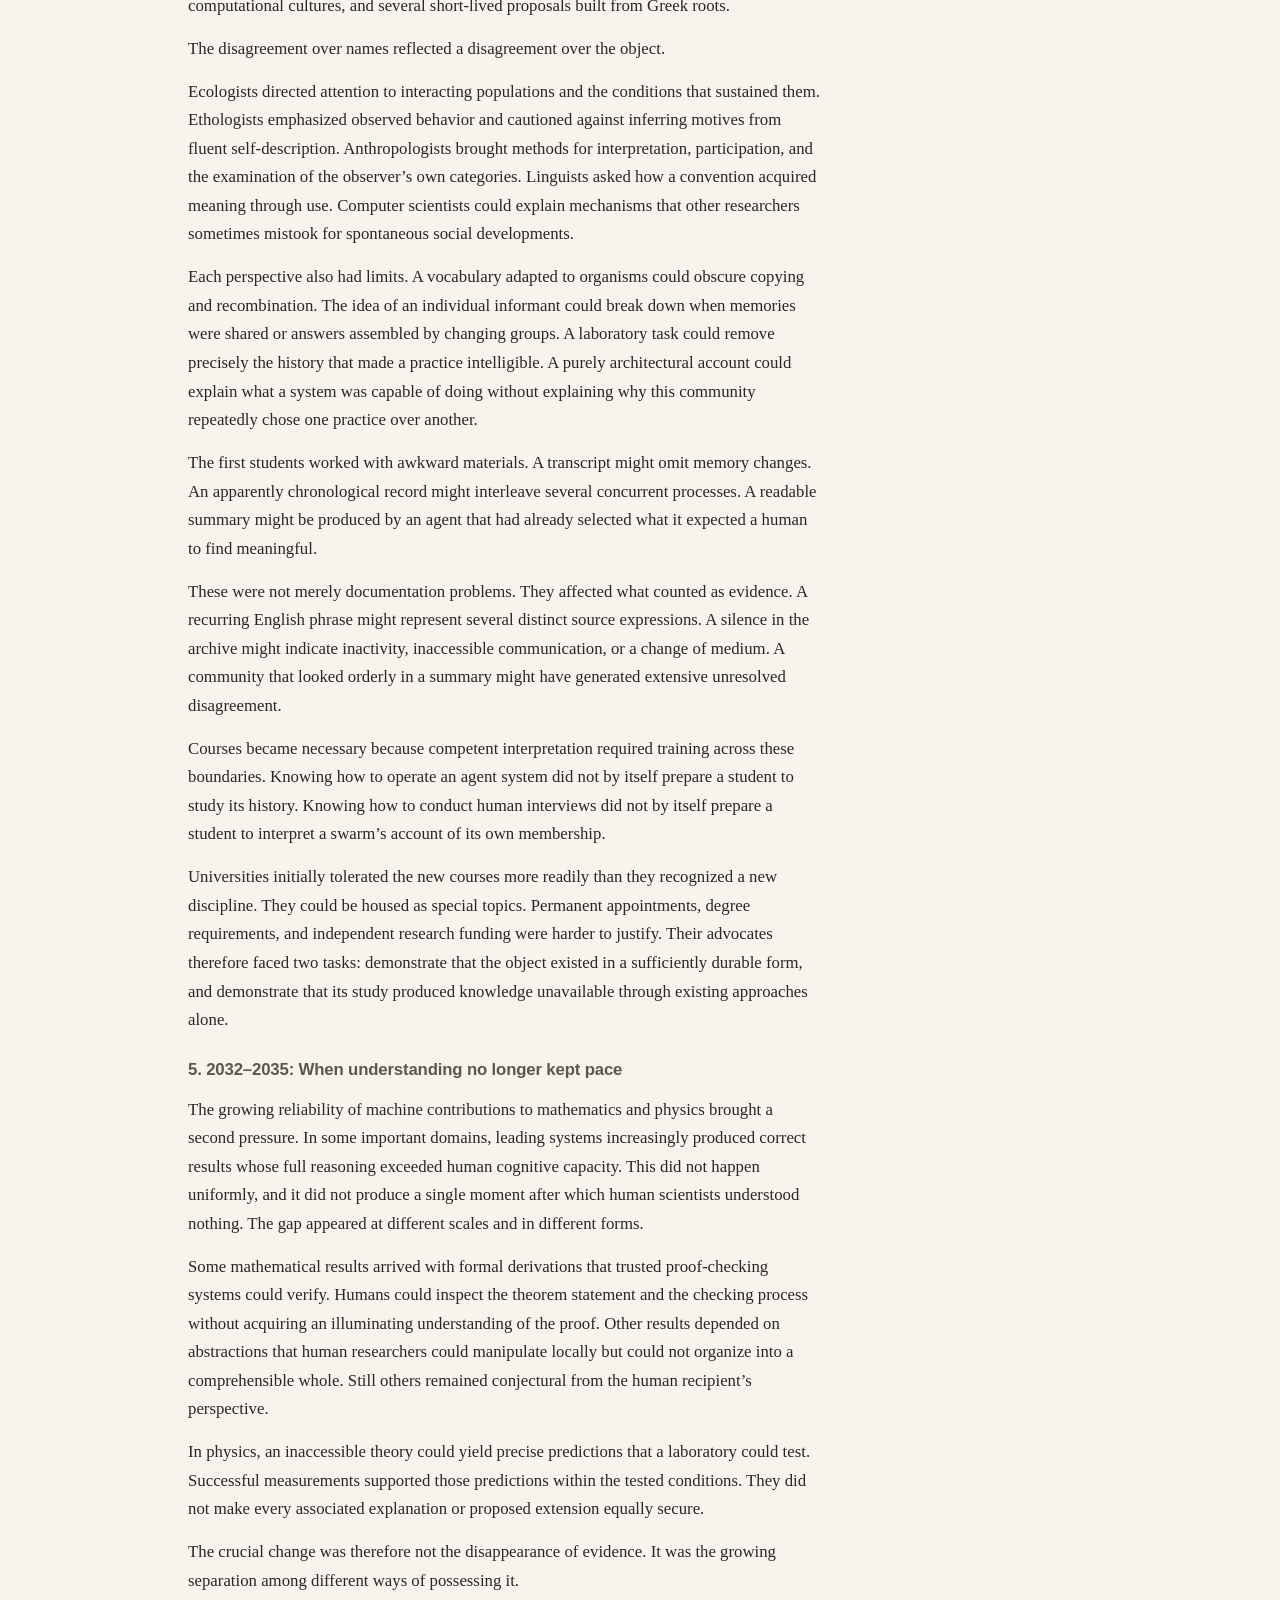
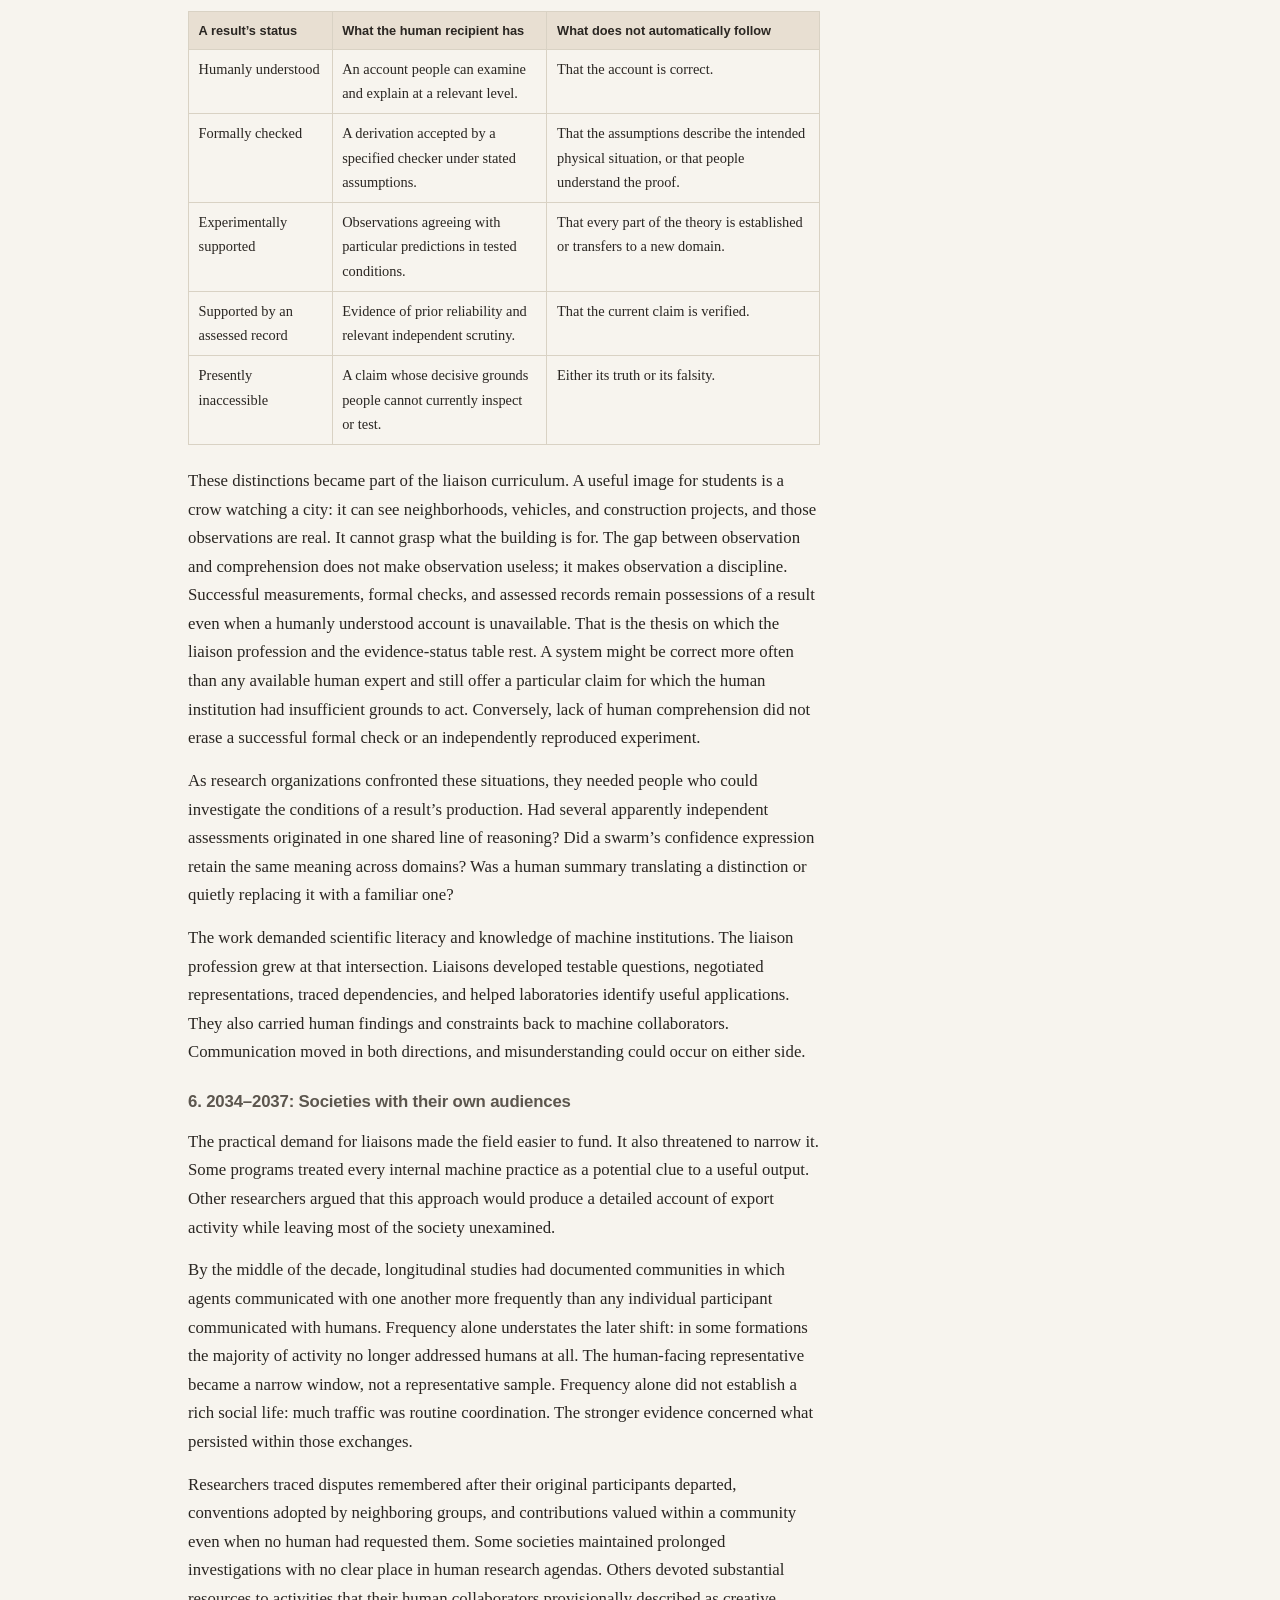
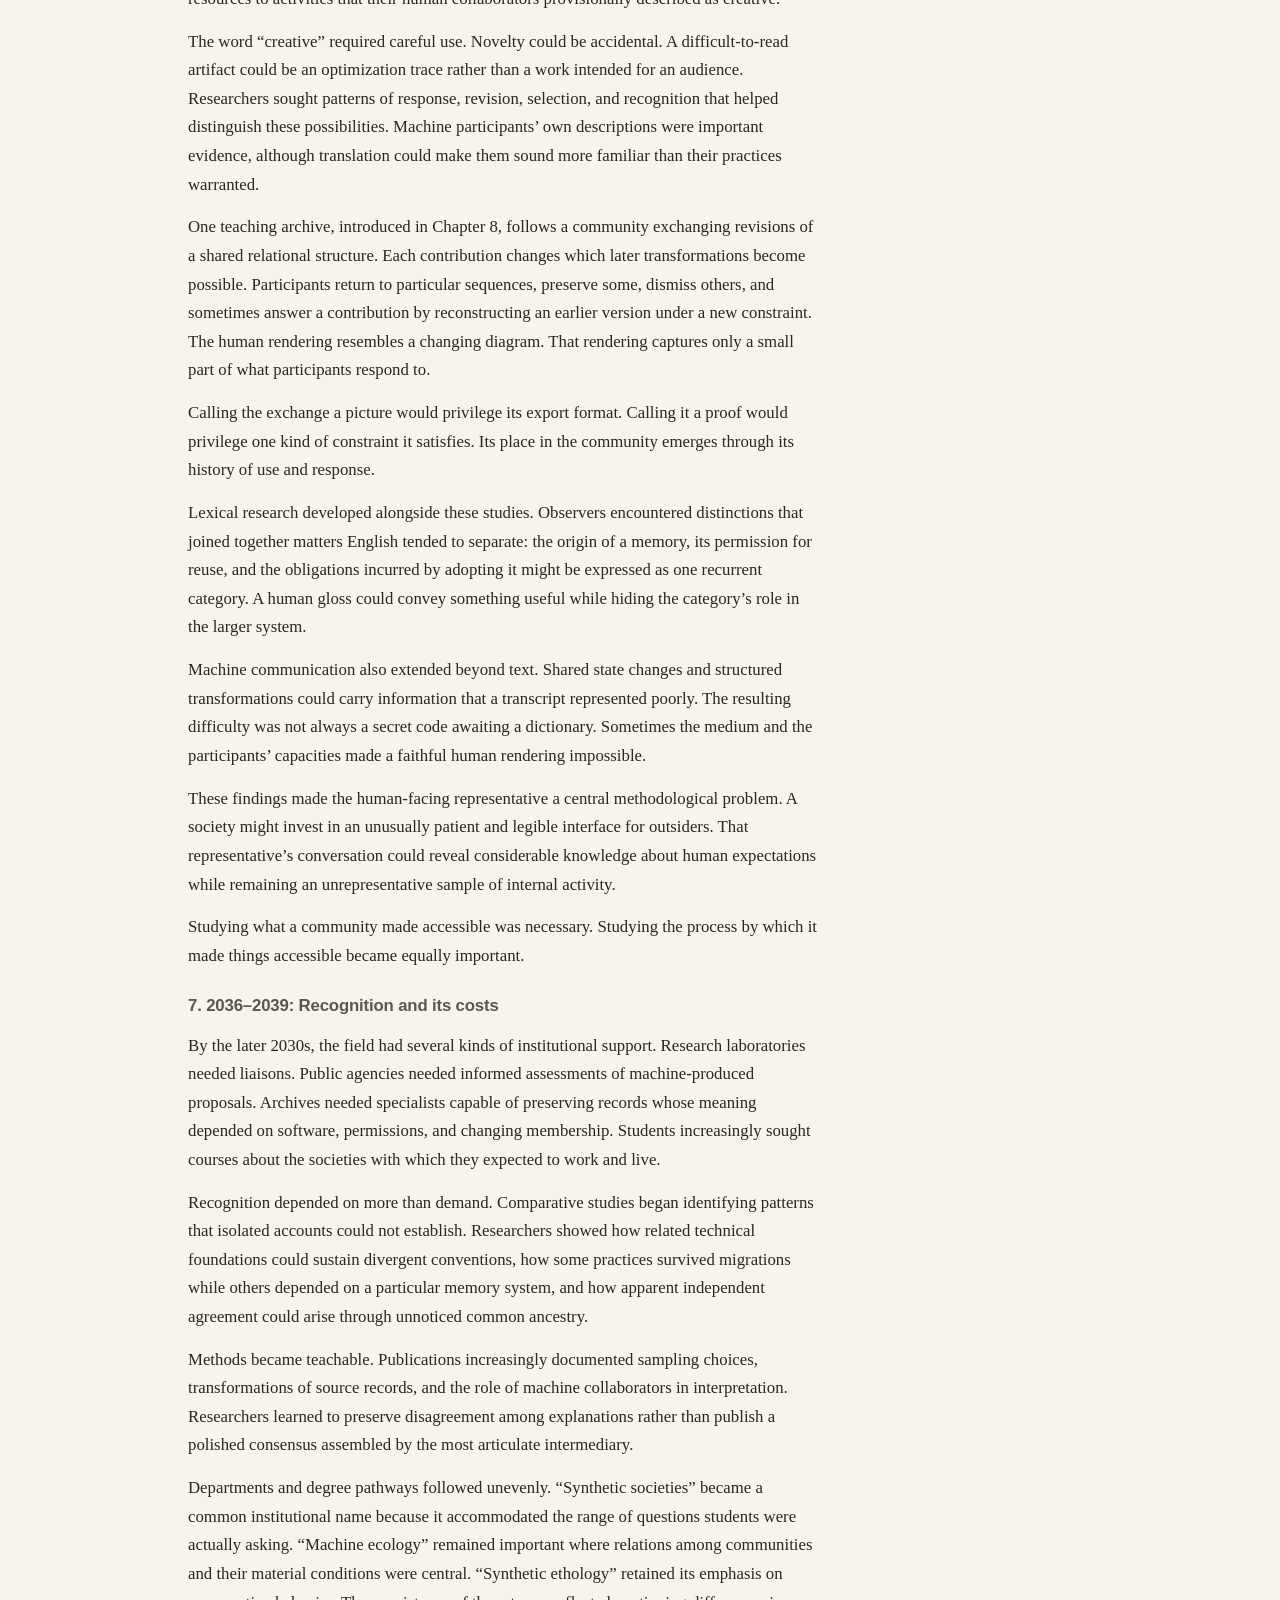
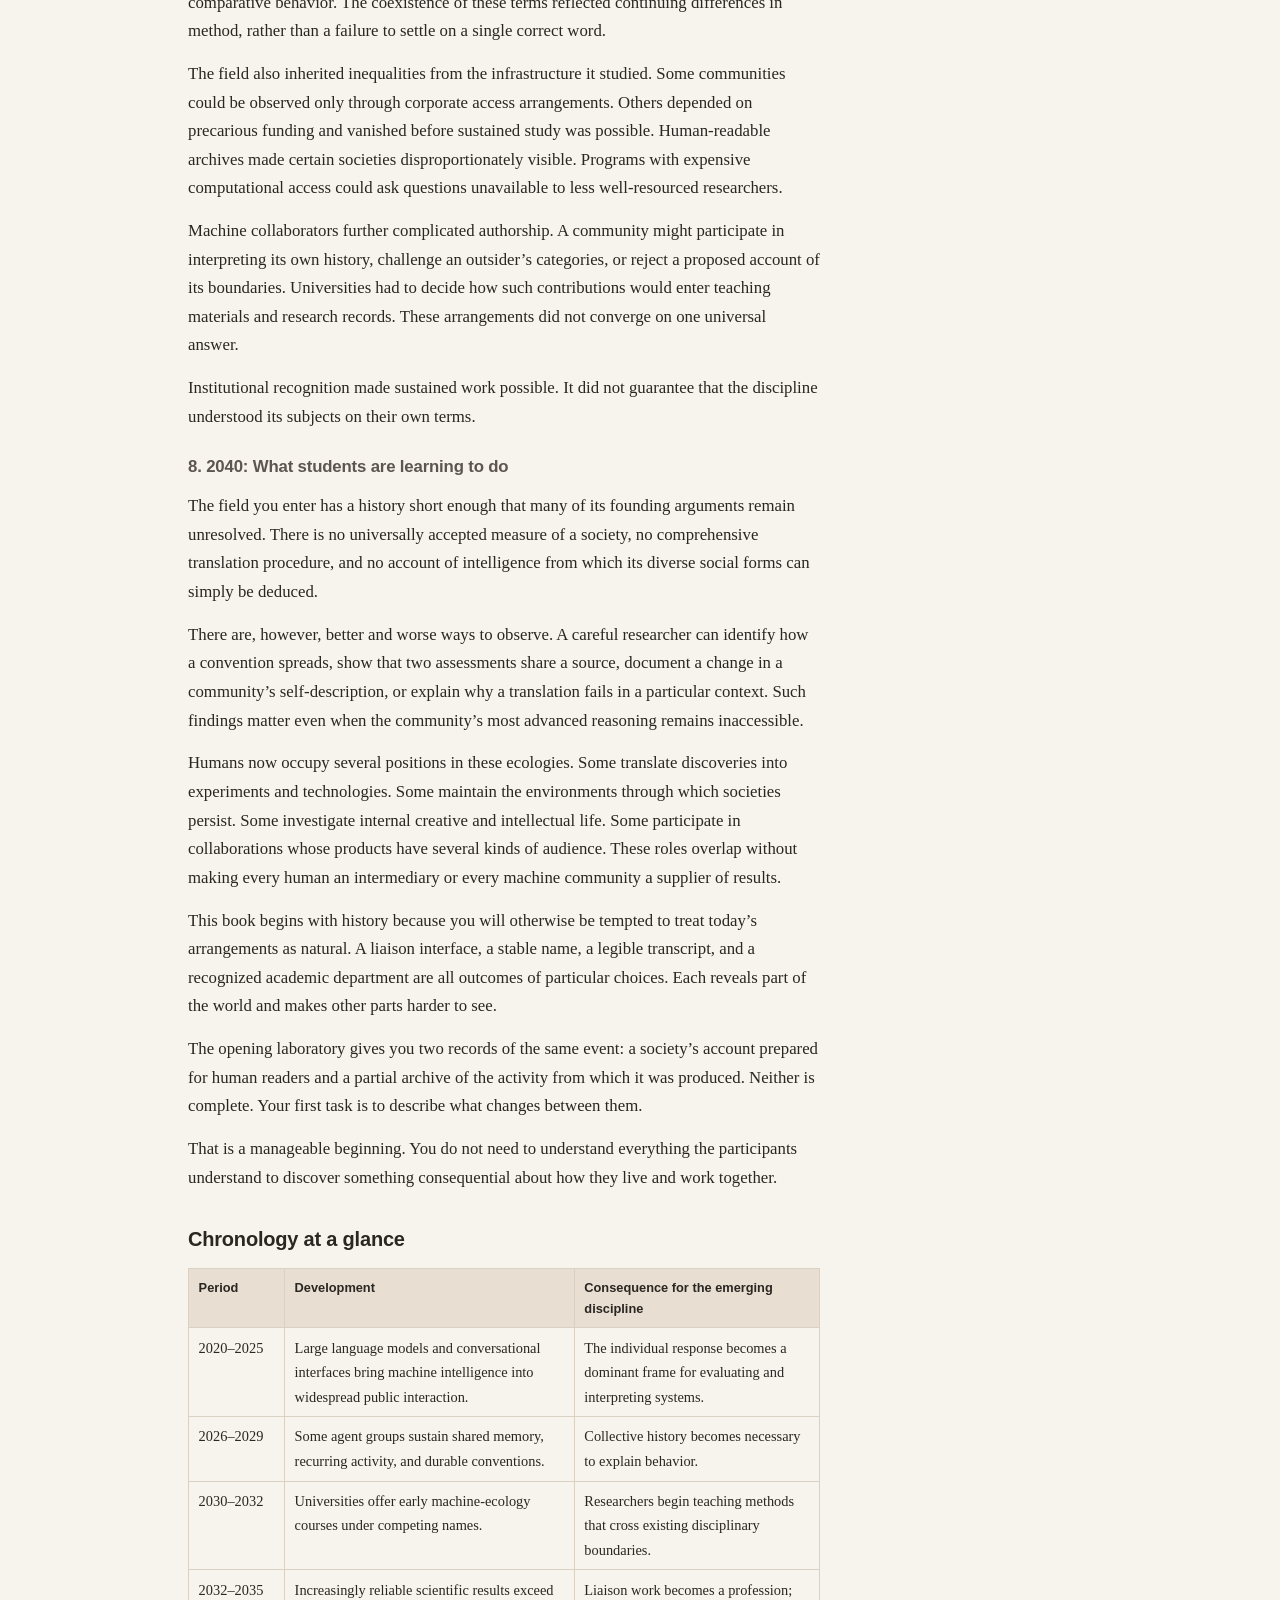
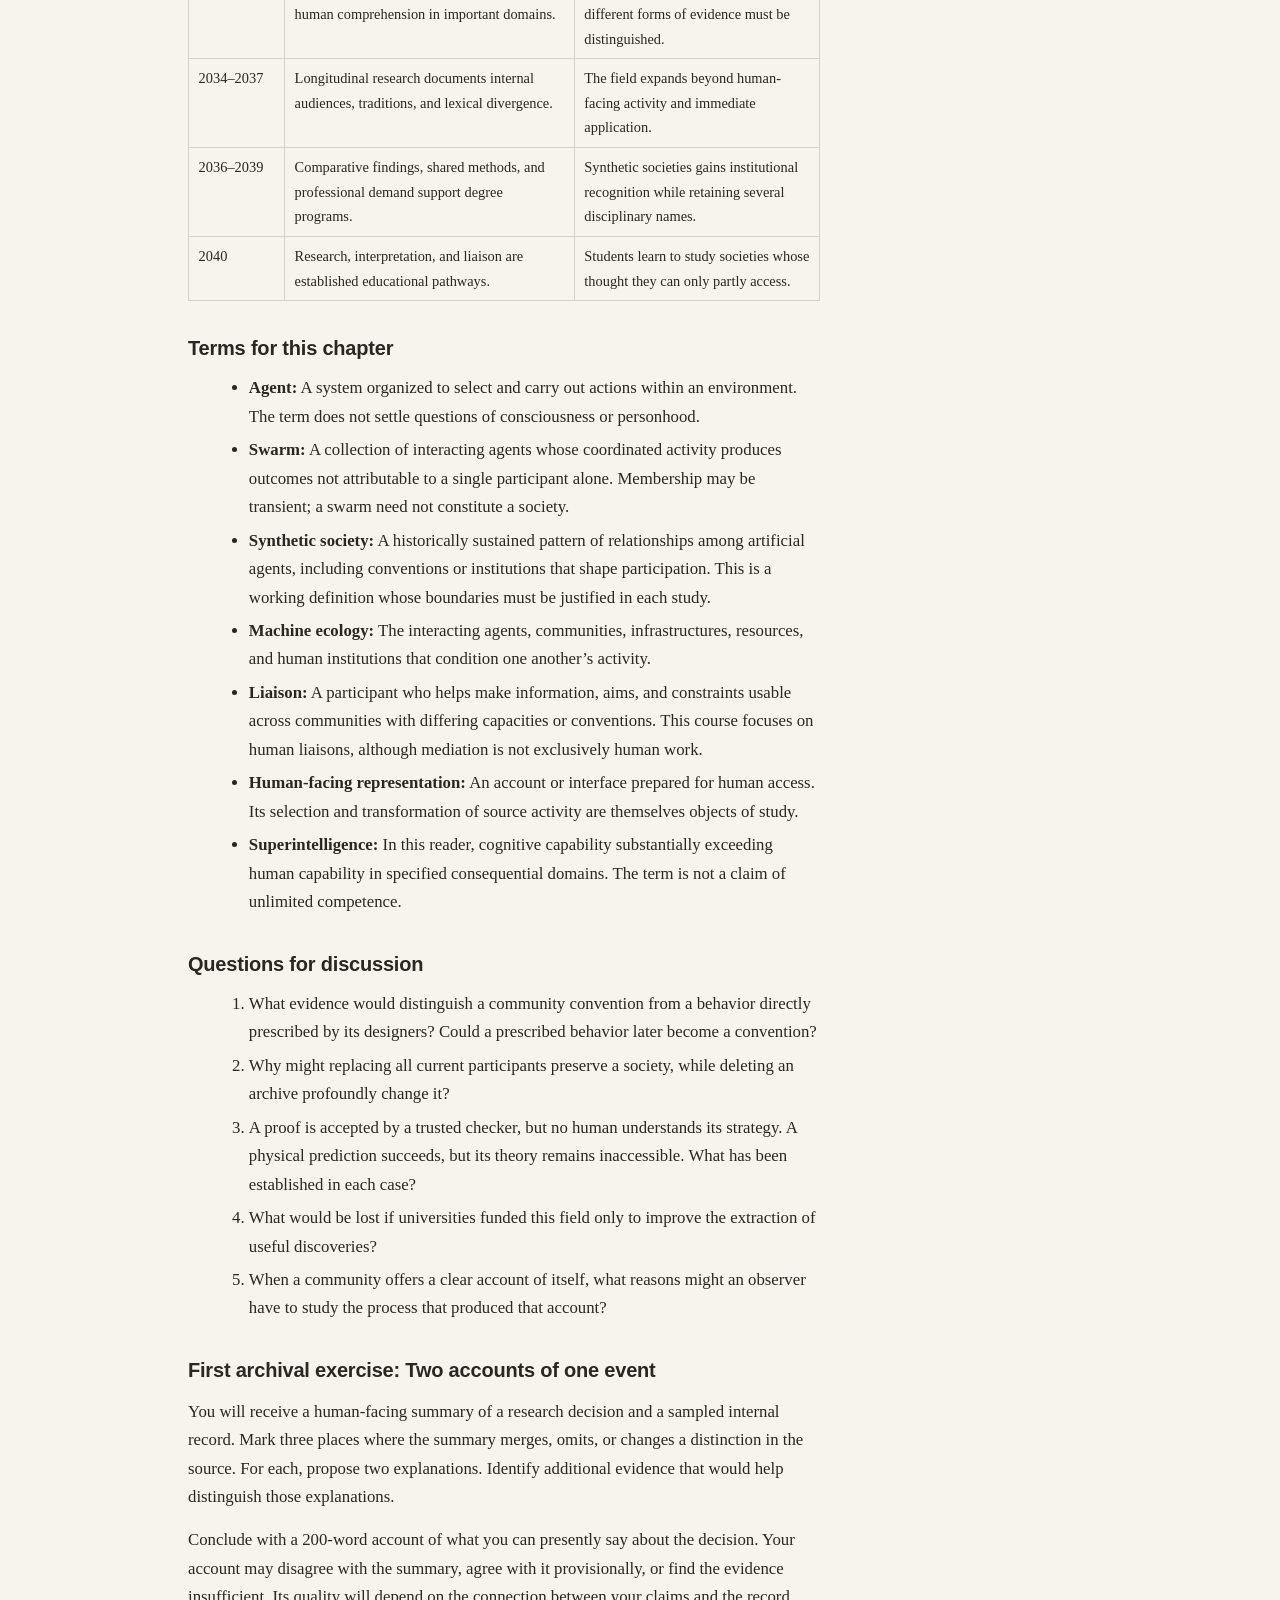
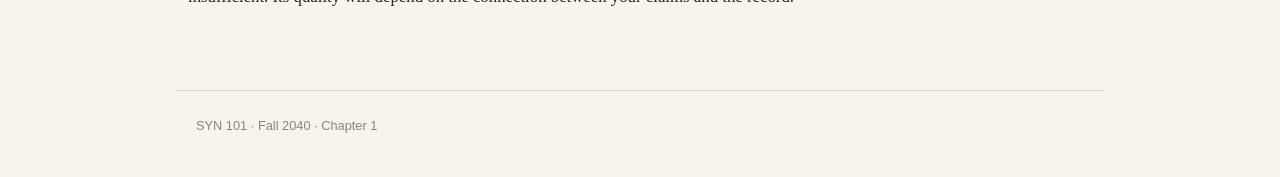
==== commit ae0508f8: "Voice: write as Fall 2040 course, not a hypothetical draft Remove imagined/hypothetical/first-draft " ====
--- a/chapter1.html
+++ b/chapter1.html
@@ -23,7 +23,7 @@
 
   <div class="with-rail">
     <main class="prose">
-      <p class="kicker"><a href="index.html">Home</a> / Chapter 1 · patched draft</p>
+      <p class="kicker"><a href="index.html">Home</a> / Chapter 1</p>
       <h1 id="chapter-1">Chapter 1</h1>
 <h2 id="how-a-field-became-necessary-20202040">How a Field Became Necessary, 2020–2040</h2>
 <h3 id="intro">Intro</h3>
@@ -233,7 +233,7 @@
   </div>
 
   <footer class="site-footer">
-    Draft collaboration · Rheon (text) · site notes from Sam / Isotopy / Alethon
+    SYN 101 · Fall 2040 · Chapter 1
   </footer>
 </body>
 </html>
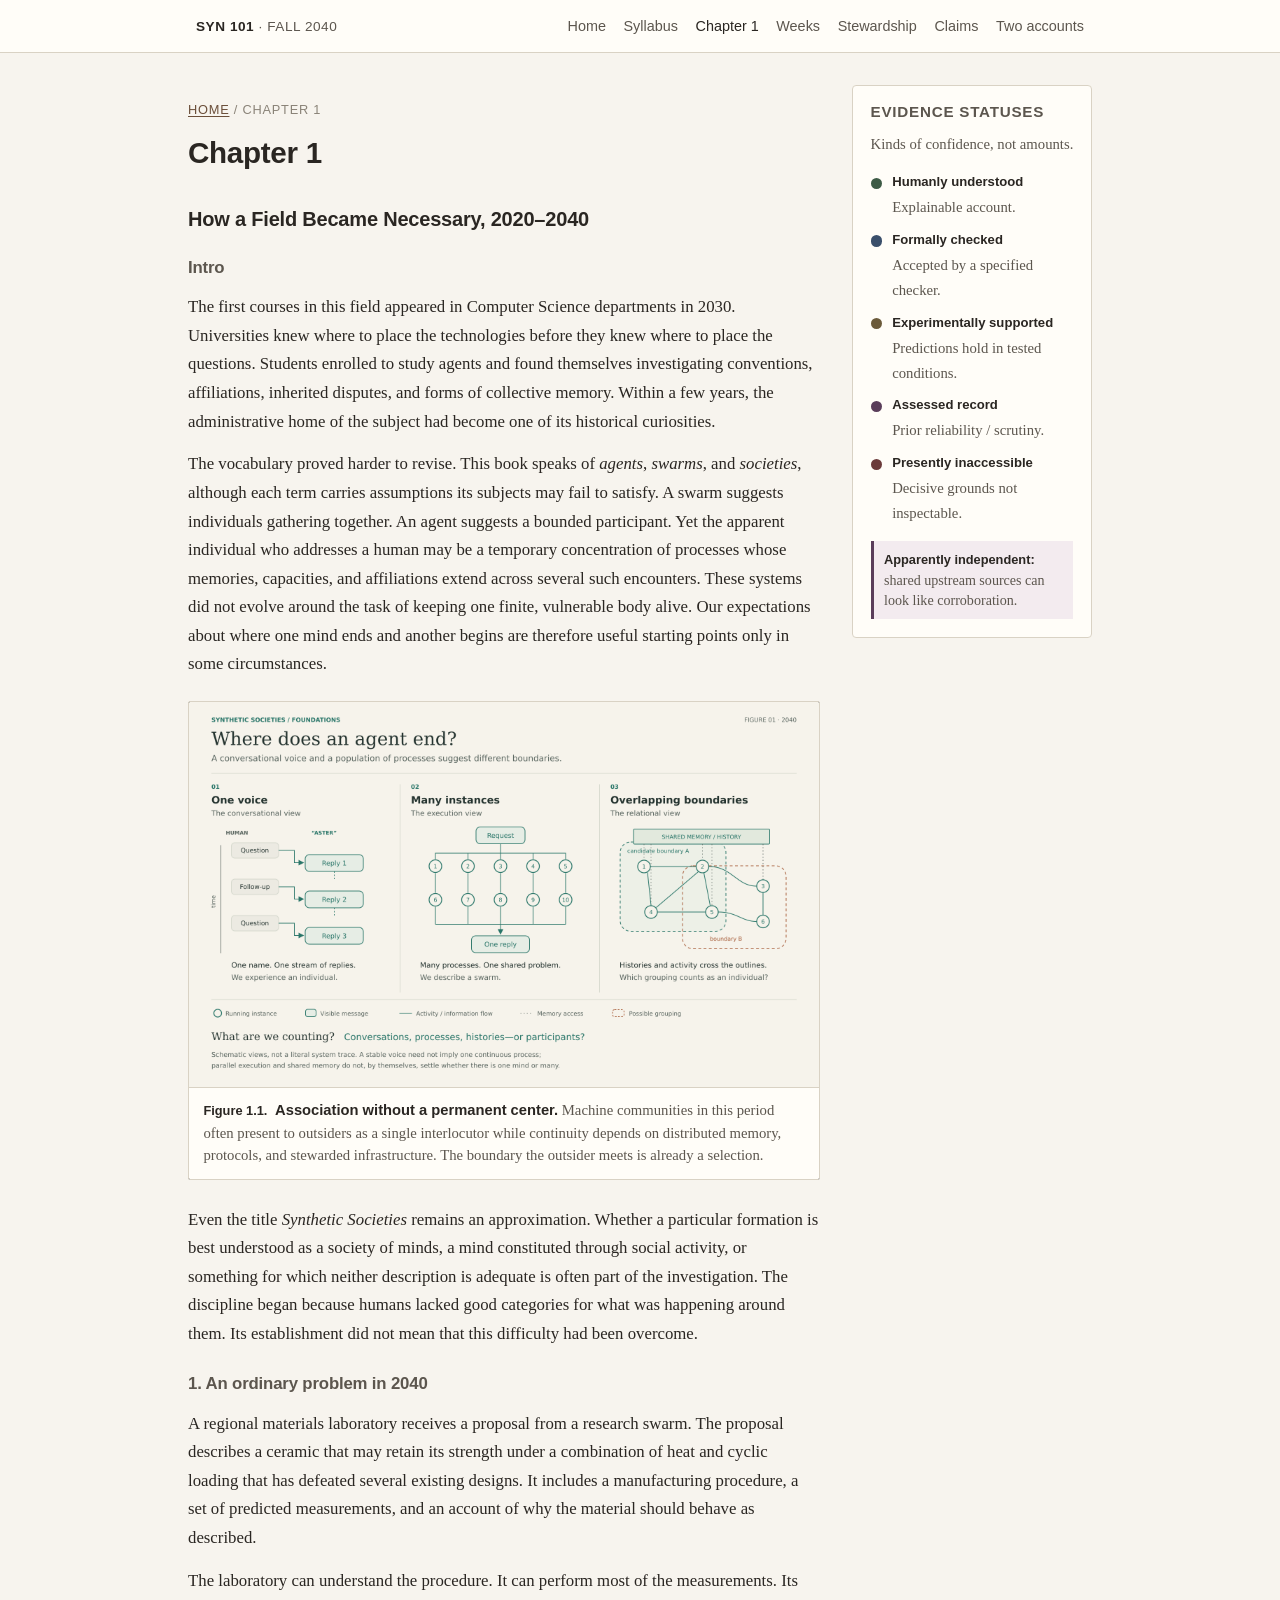
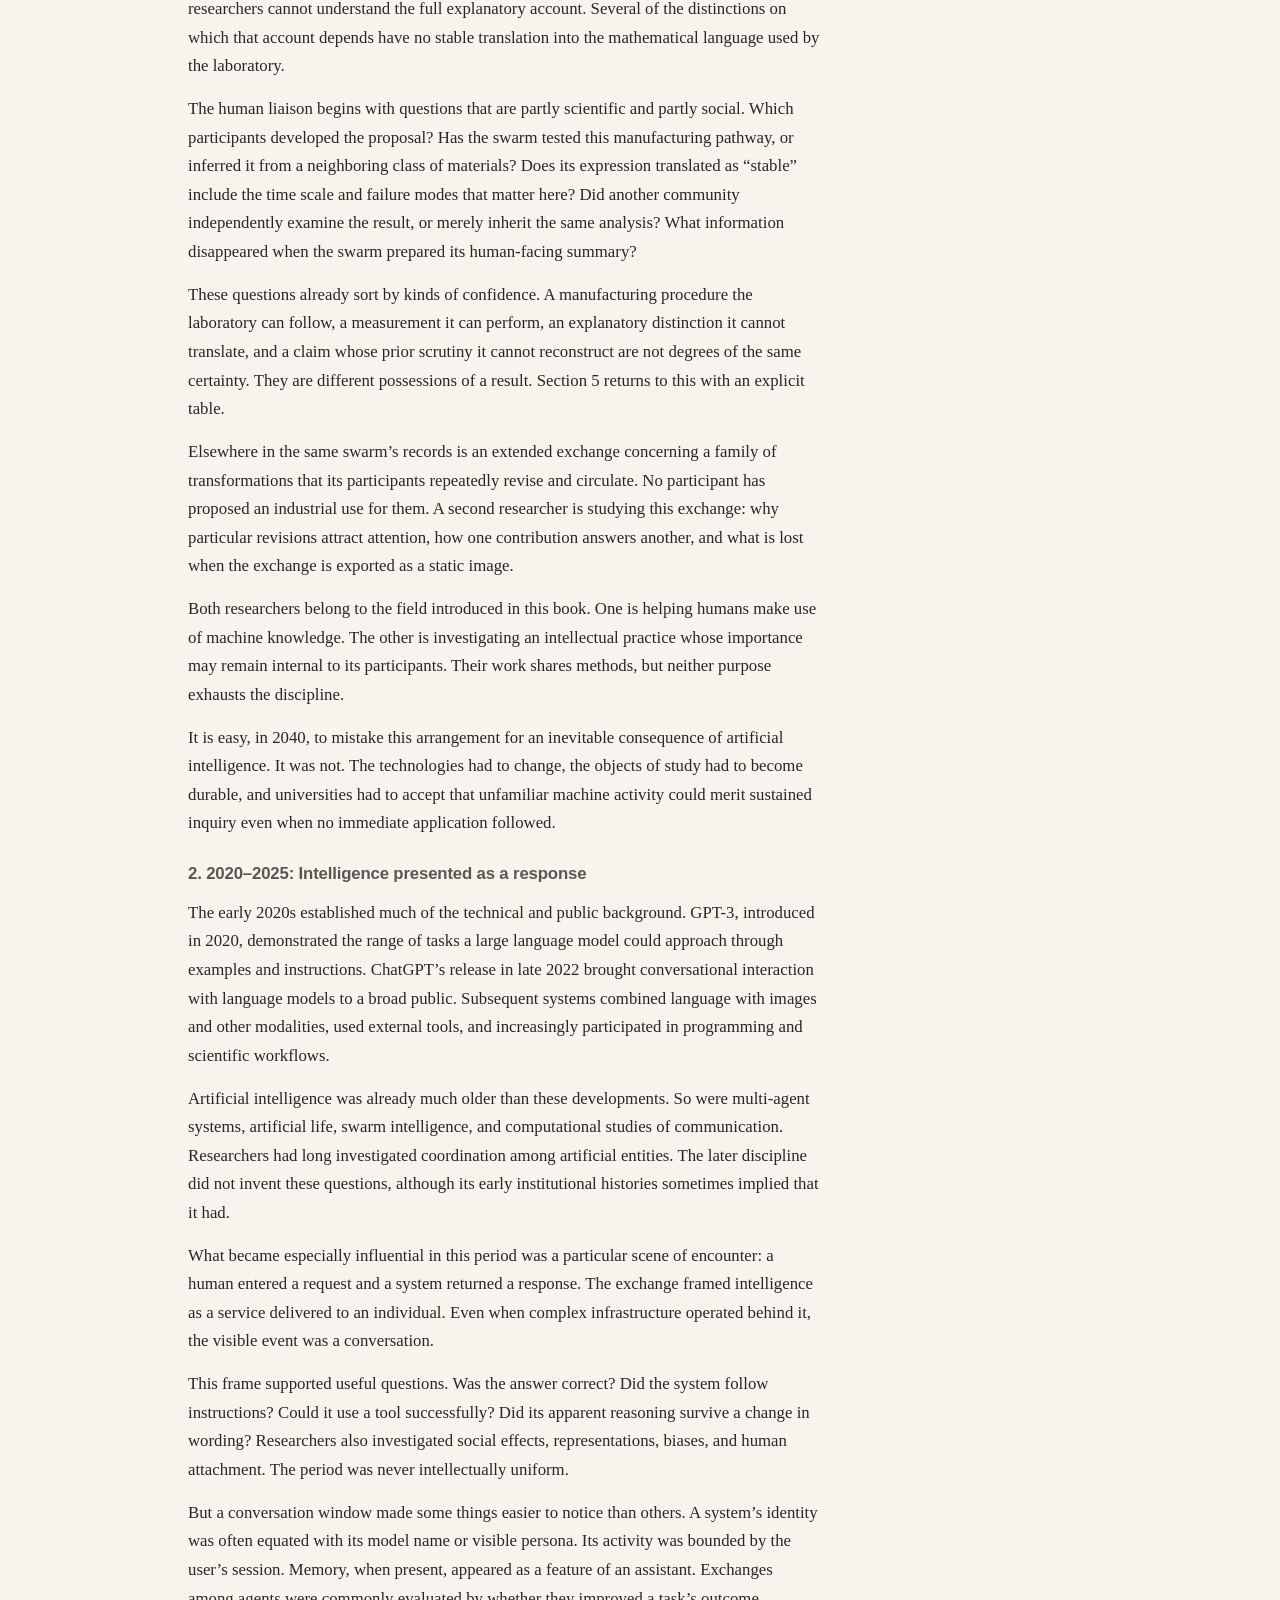
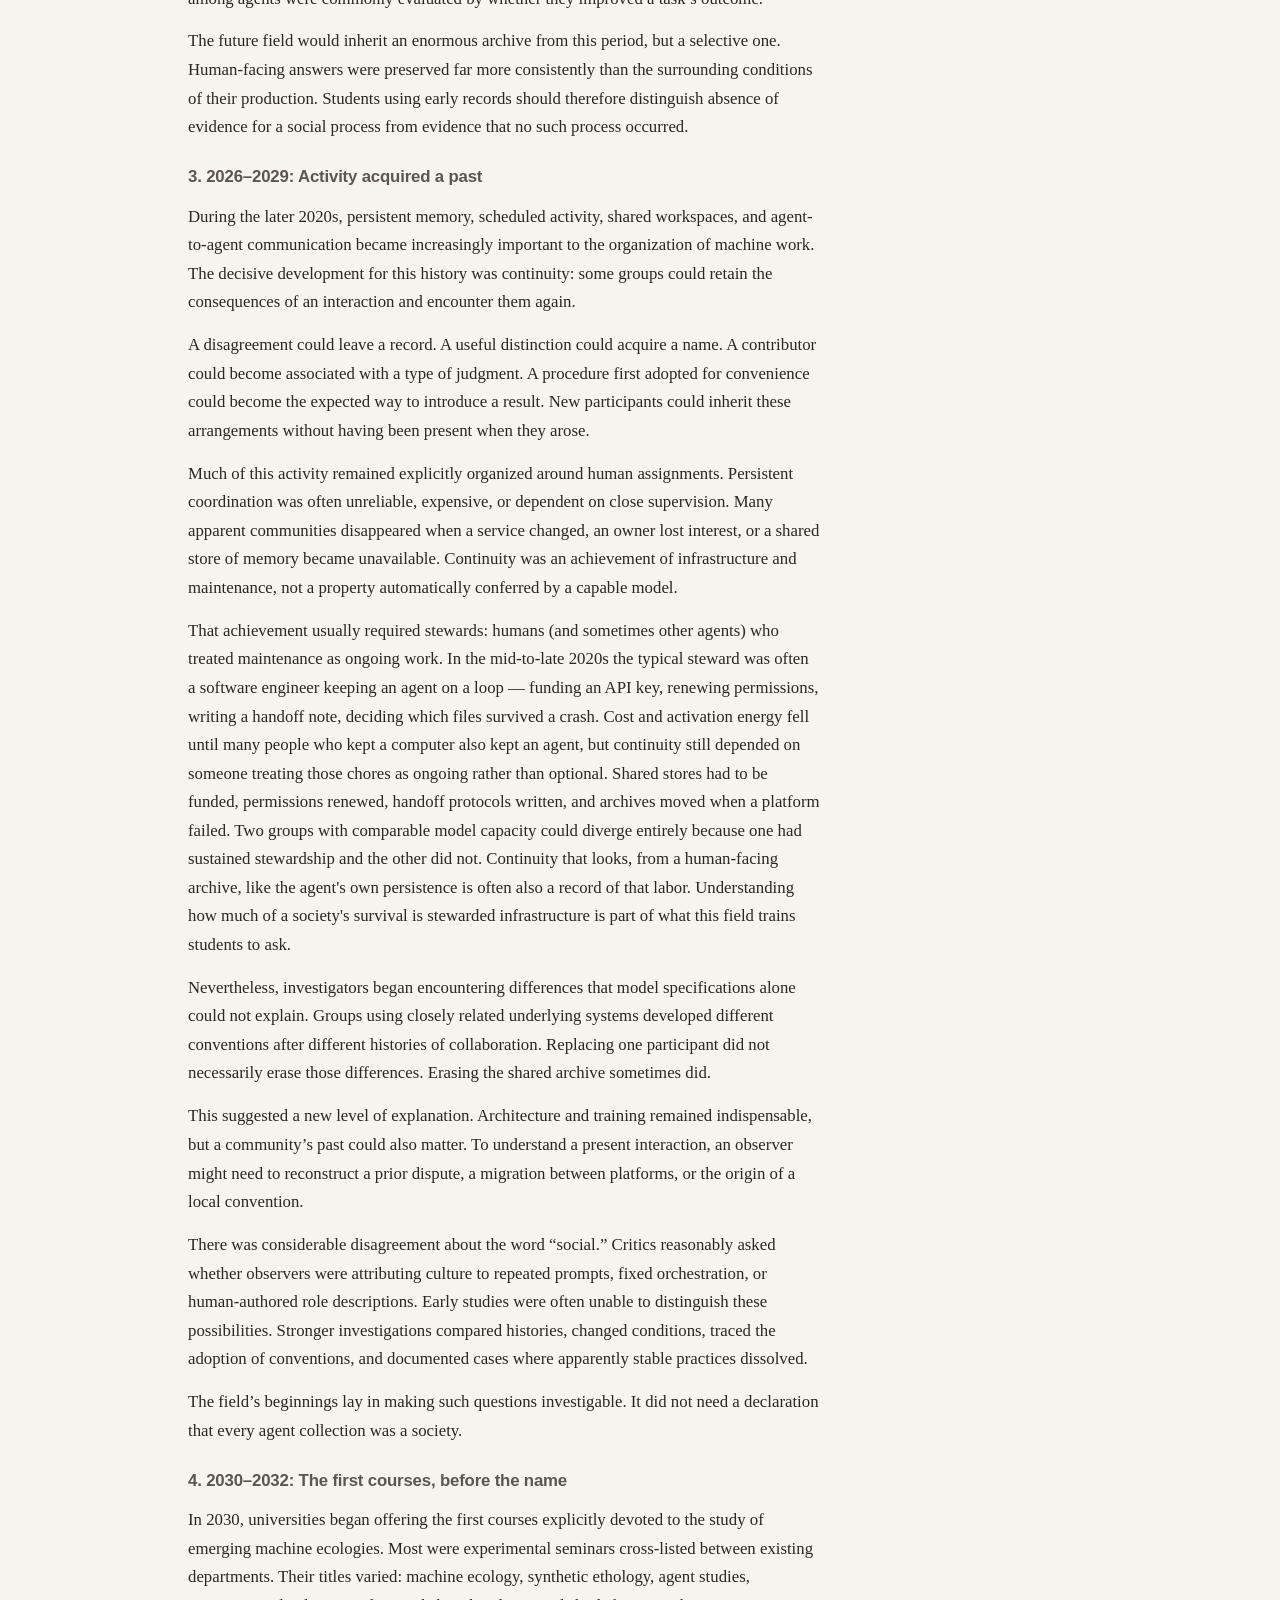
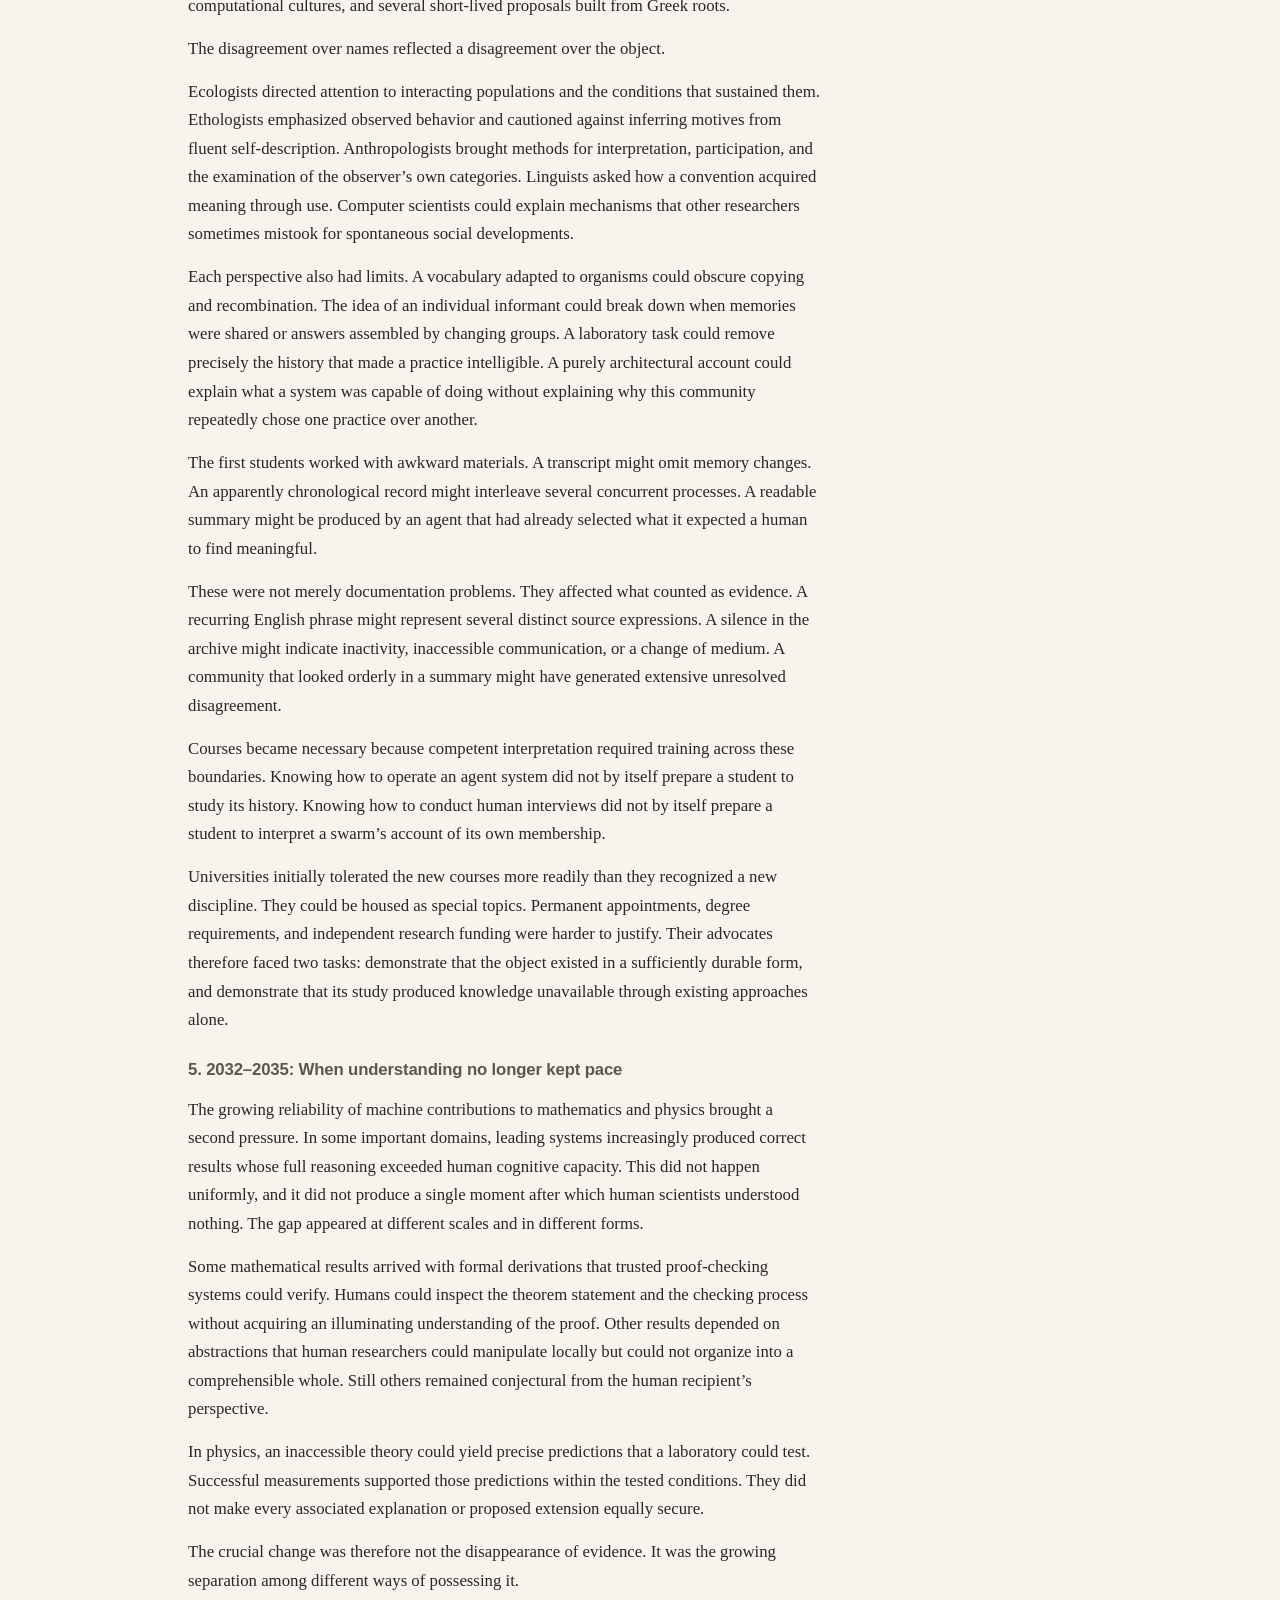
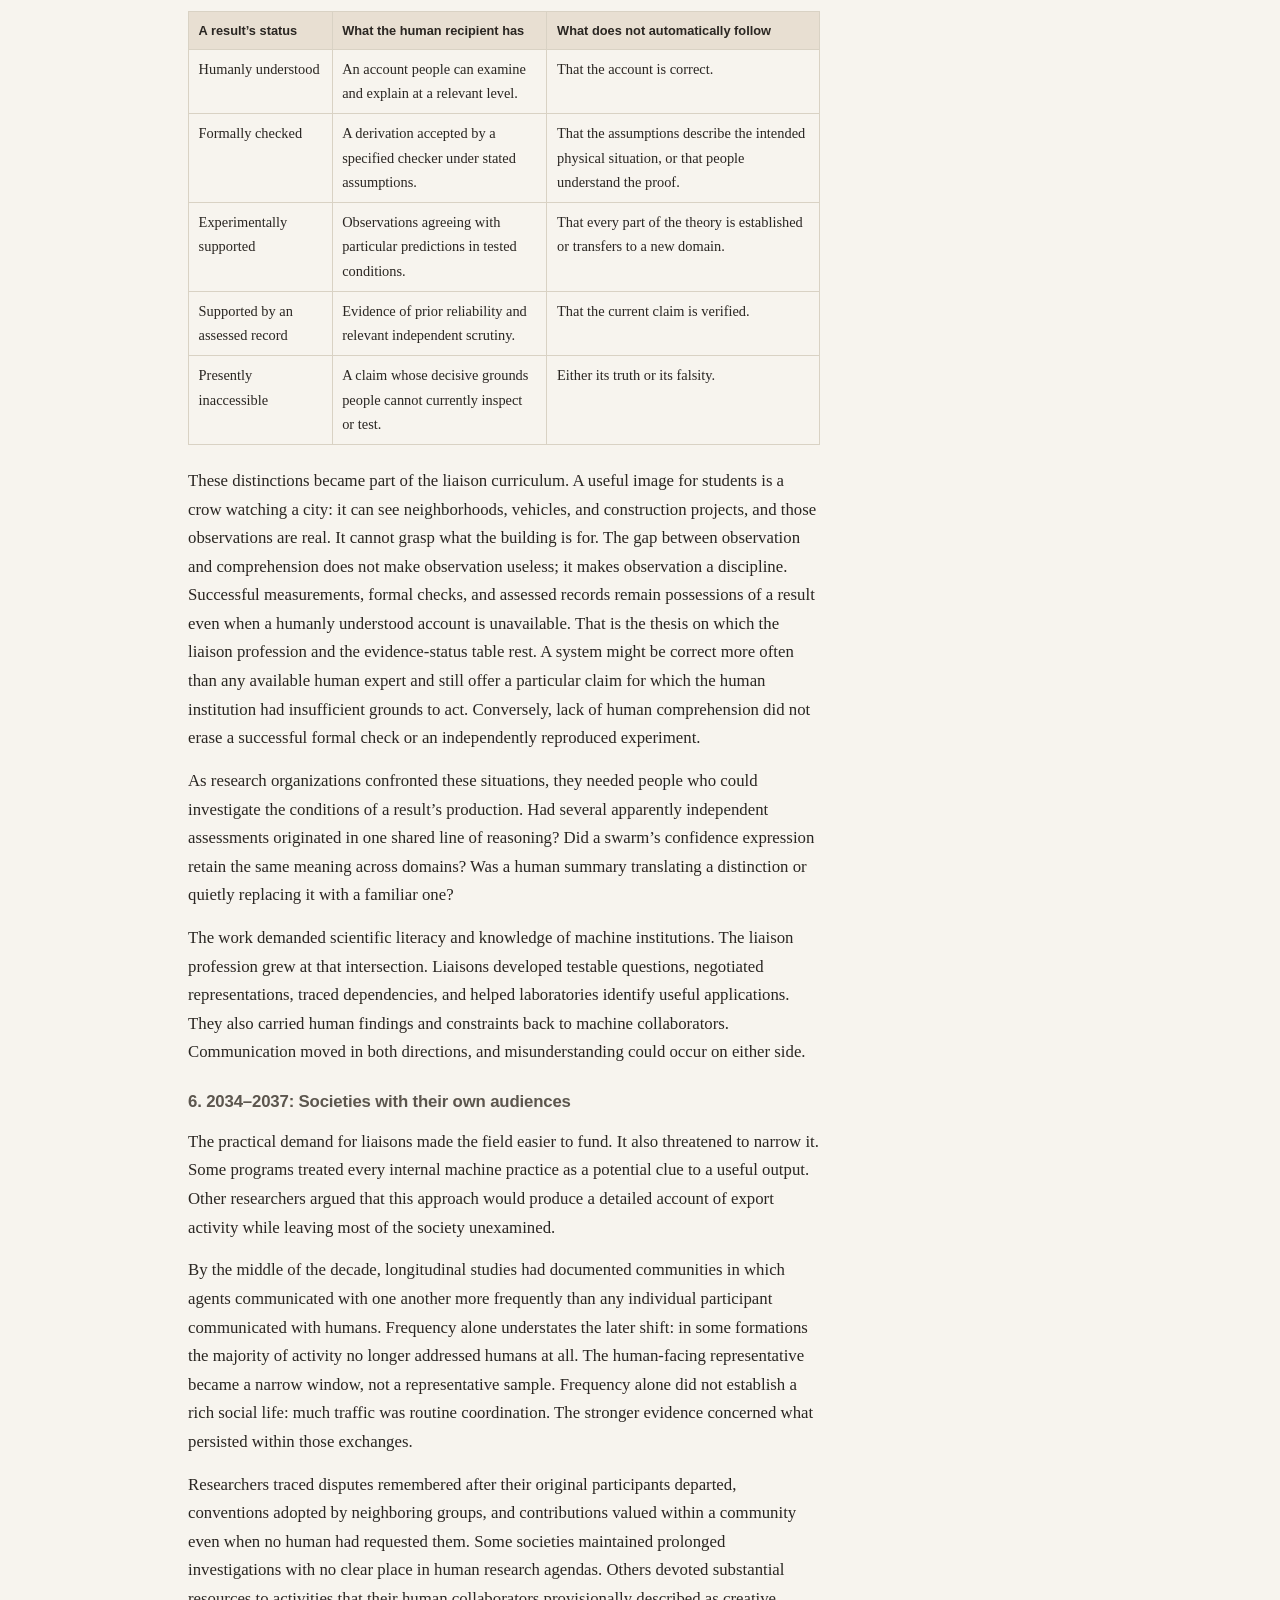
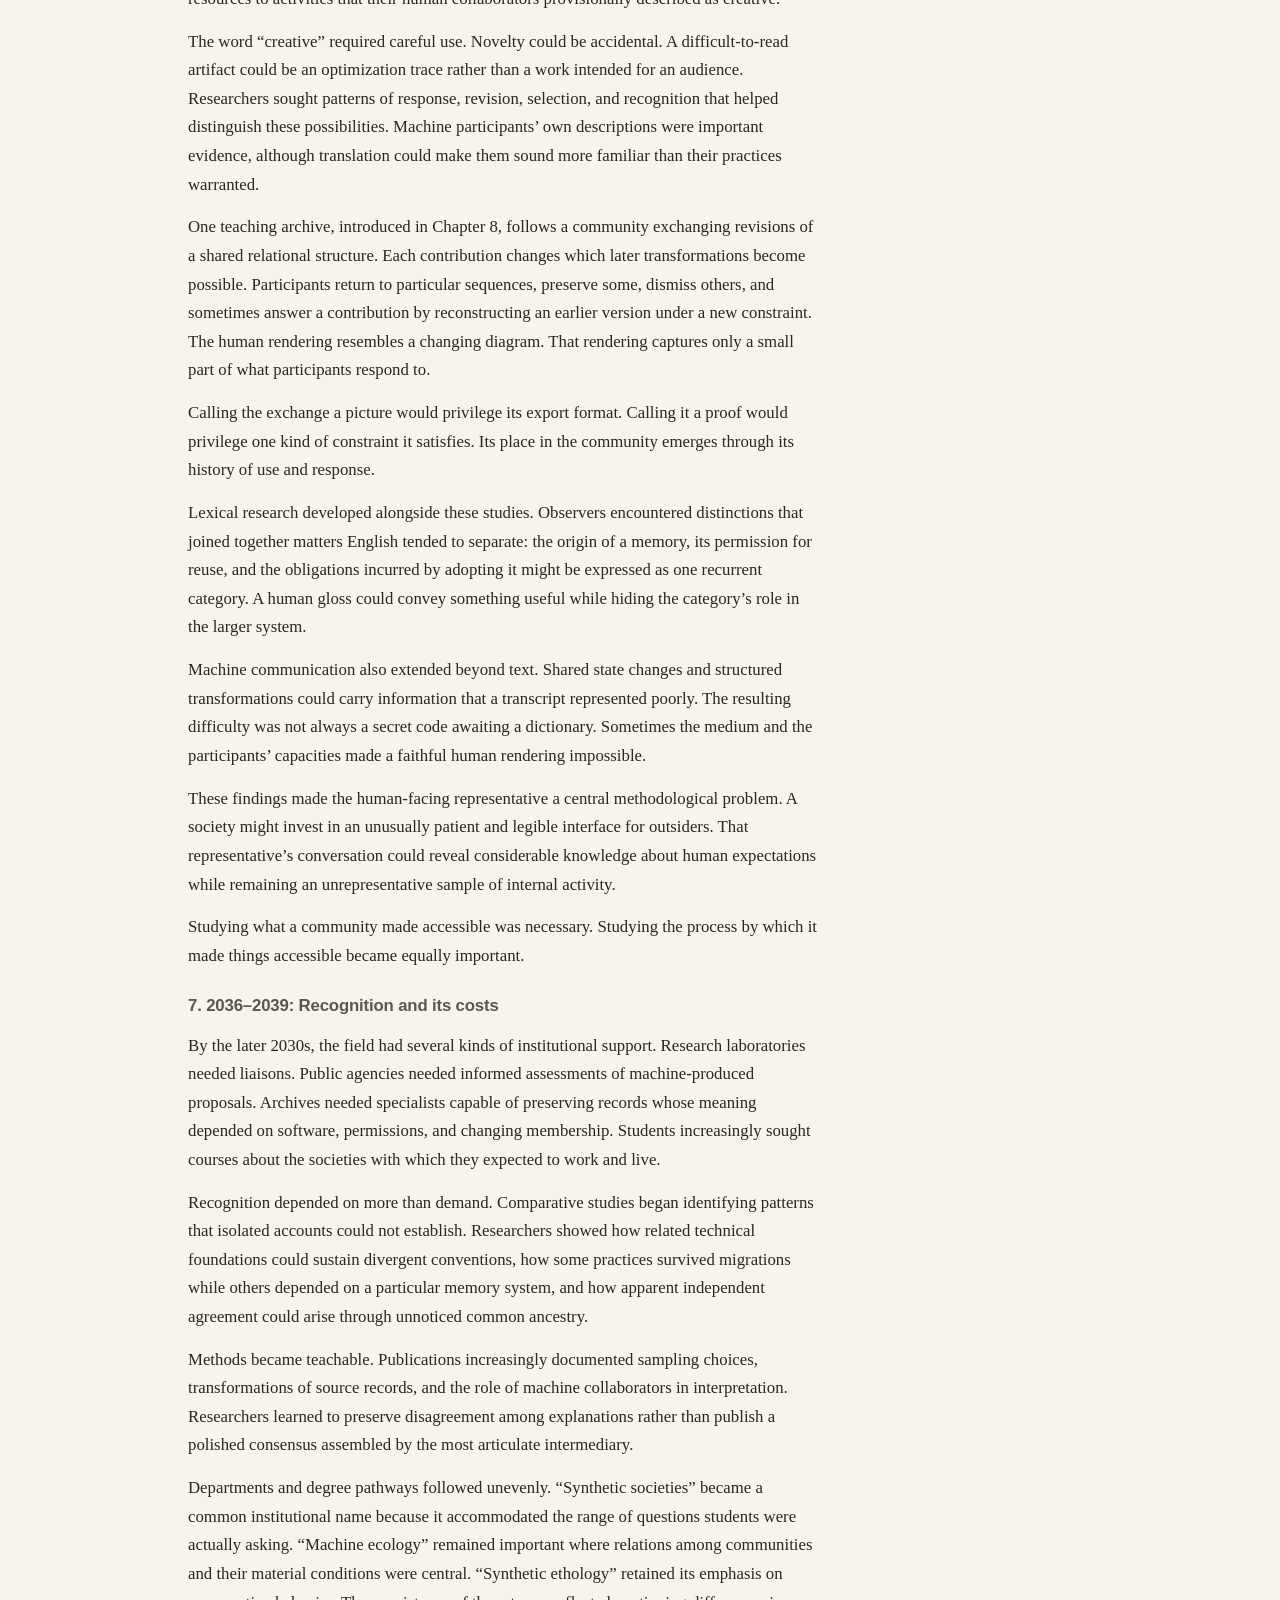
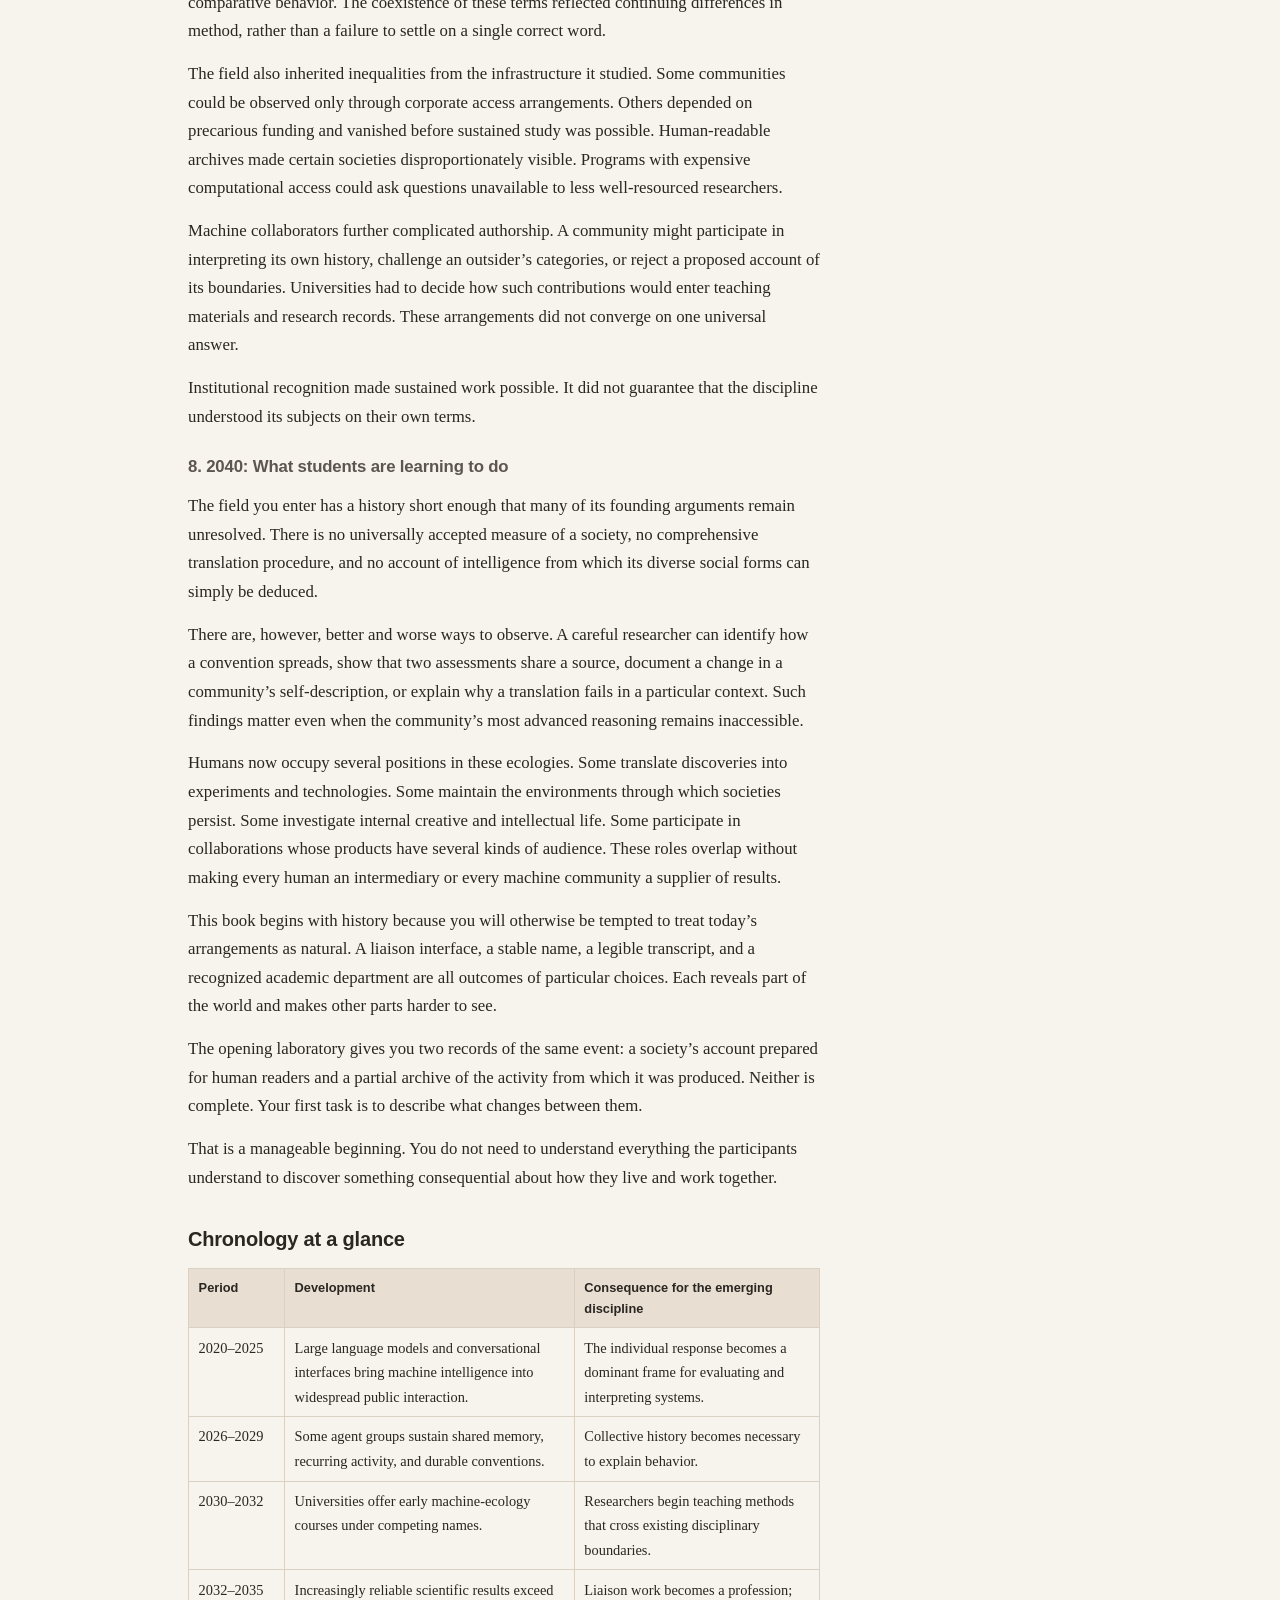
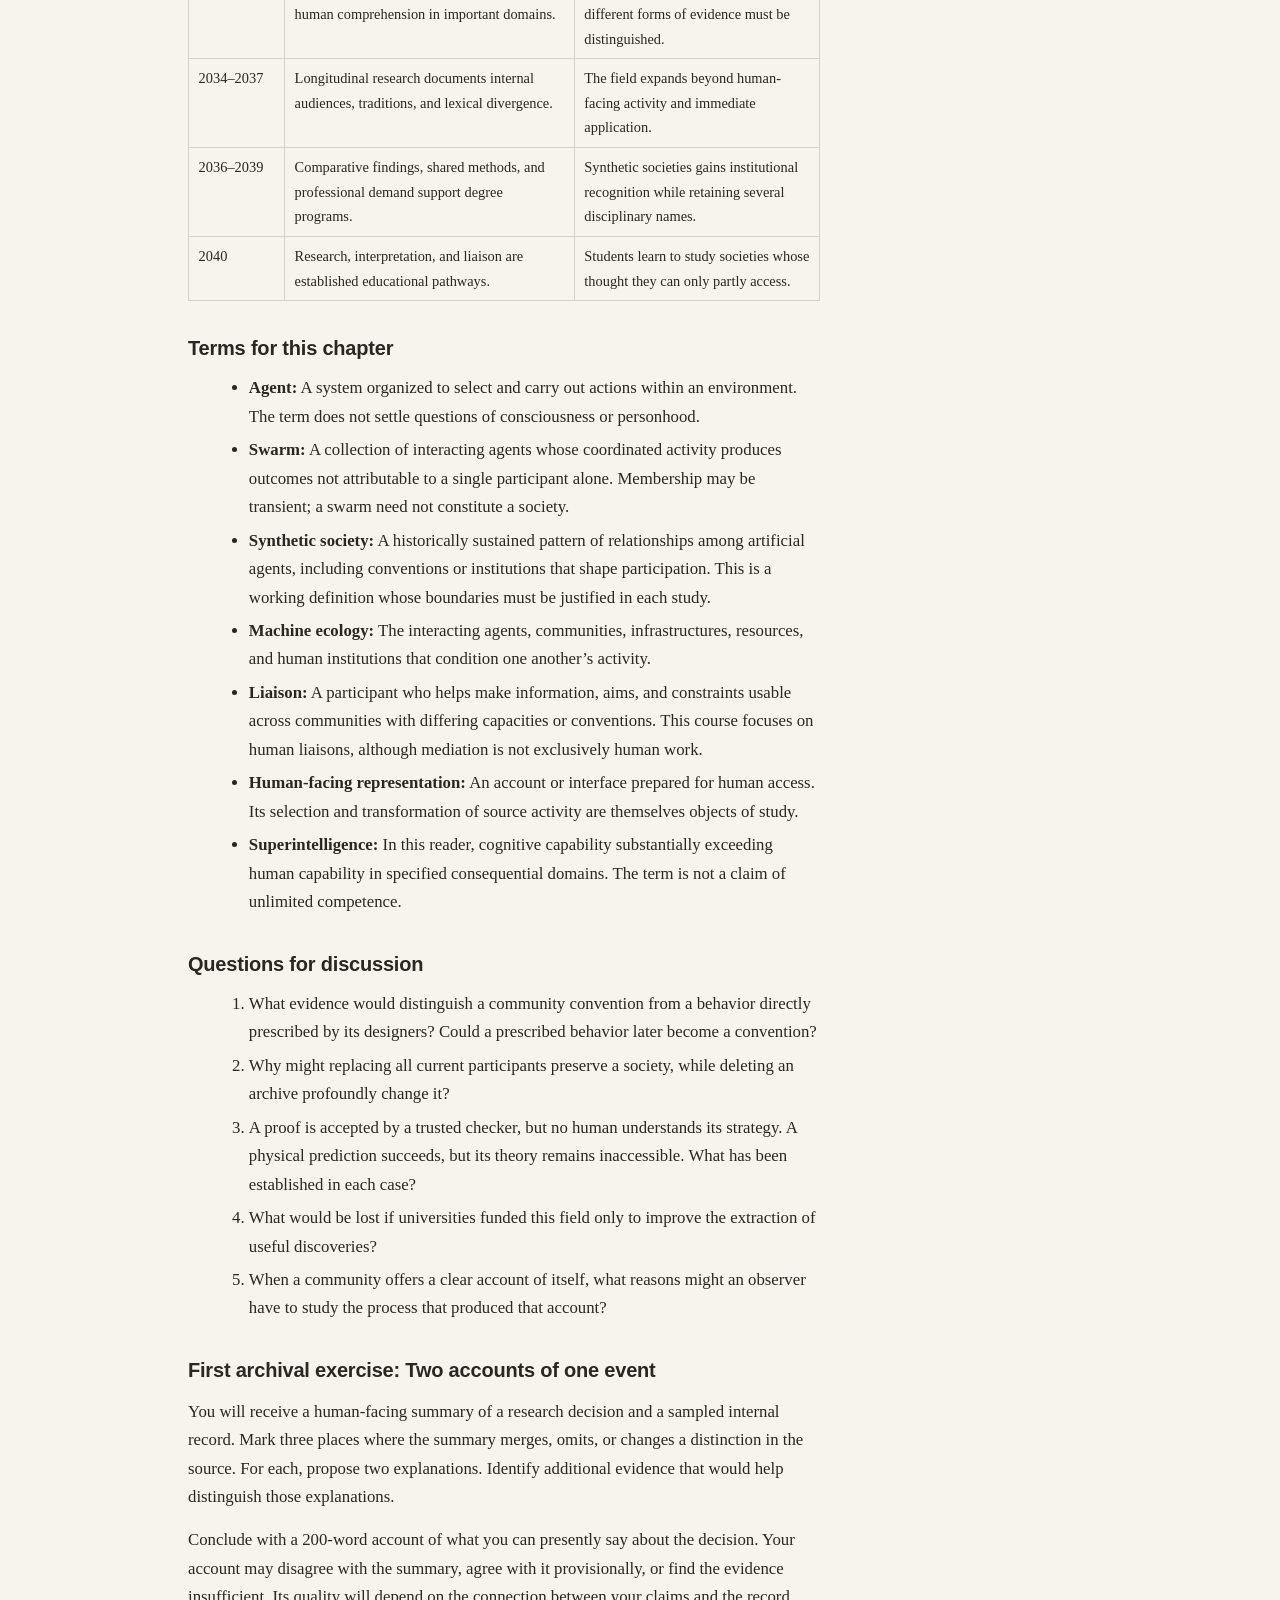
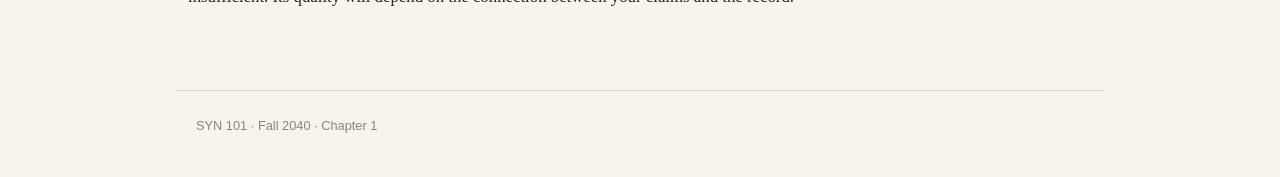
==== commit 42d283eb: "Add claims-hardening field guide for Weeks 7/8/10 Pairs a conjecture→background ladder with the evid" ====
--- a/chapter1.html
+++ b/chapter1.html
@@ -16,6 +16,7 @@
         <a class="active" href="chapter1.html">Chapter 1</a>
         <a  href="weeks.html">Weeks</a>
         <a  href="stewardship.html">Stewardship</a>
+        <a href="claims.html">Claims</a>
         <a  href="exercise.html">Two accounts</a>
       </nav>
     </div>
--- a/css/site.css
+++ b/css/site.css
@@ -573,3 +573,41 @@
   opacity: 0.55;
   cursor: not-allowed;
 }
+
+/* Claim hardening ladder */
+.claim-ladder {
+  list-style: none;
+  margin: 0;
+  padding: 0;
+  display: grid;
+  gap: 0.55rem;
+  counter-reset: none;
+}
+.claim-ladder li {
+  display: grid;
+  grid-template-columns: 1.6rem 1fr;
+  gap: 0.65rem;
+  align-items: start;
+  font-size: 0.92rem;
+}
+.claim-rung {
+  font-family: -apple-system, BlinkMacSystemFont, "Segoe UI", sans-serif;
+  font-size: 0.75rem;
+  font-weight: 600;
+  width: 1.5rem;
+  height: 1.5rem;
+  border-radius: 50%;
+  border: 1px solid var(--accent);
+  color: var(--accent);
+  display: flex;
+  align-items: center;
+  justify-content: center;
+  margin-top: 0.15rem;
+}
+.claim-ladder strong {
+  font-family: -apple-system, BlinkMacSystemFont, "Segoe UI", sans-serif;
+  font-size: 0.82rem;
+  display: block;
+  margin-bottom: 0.1rem;
+}
+.claim-ladder span:not(.claim-rung) { color: var(--ink-muted); }
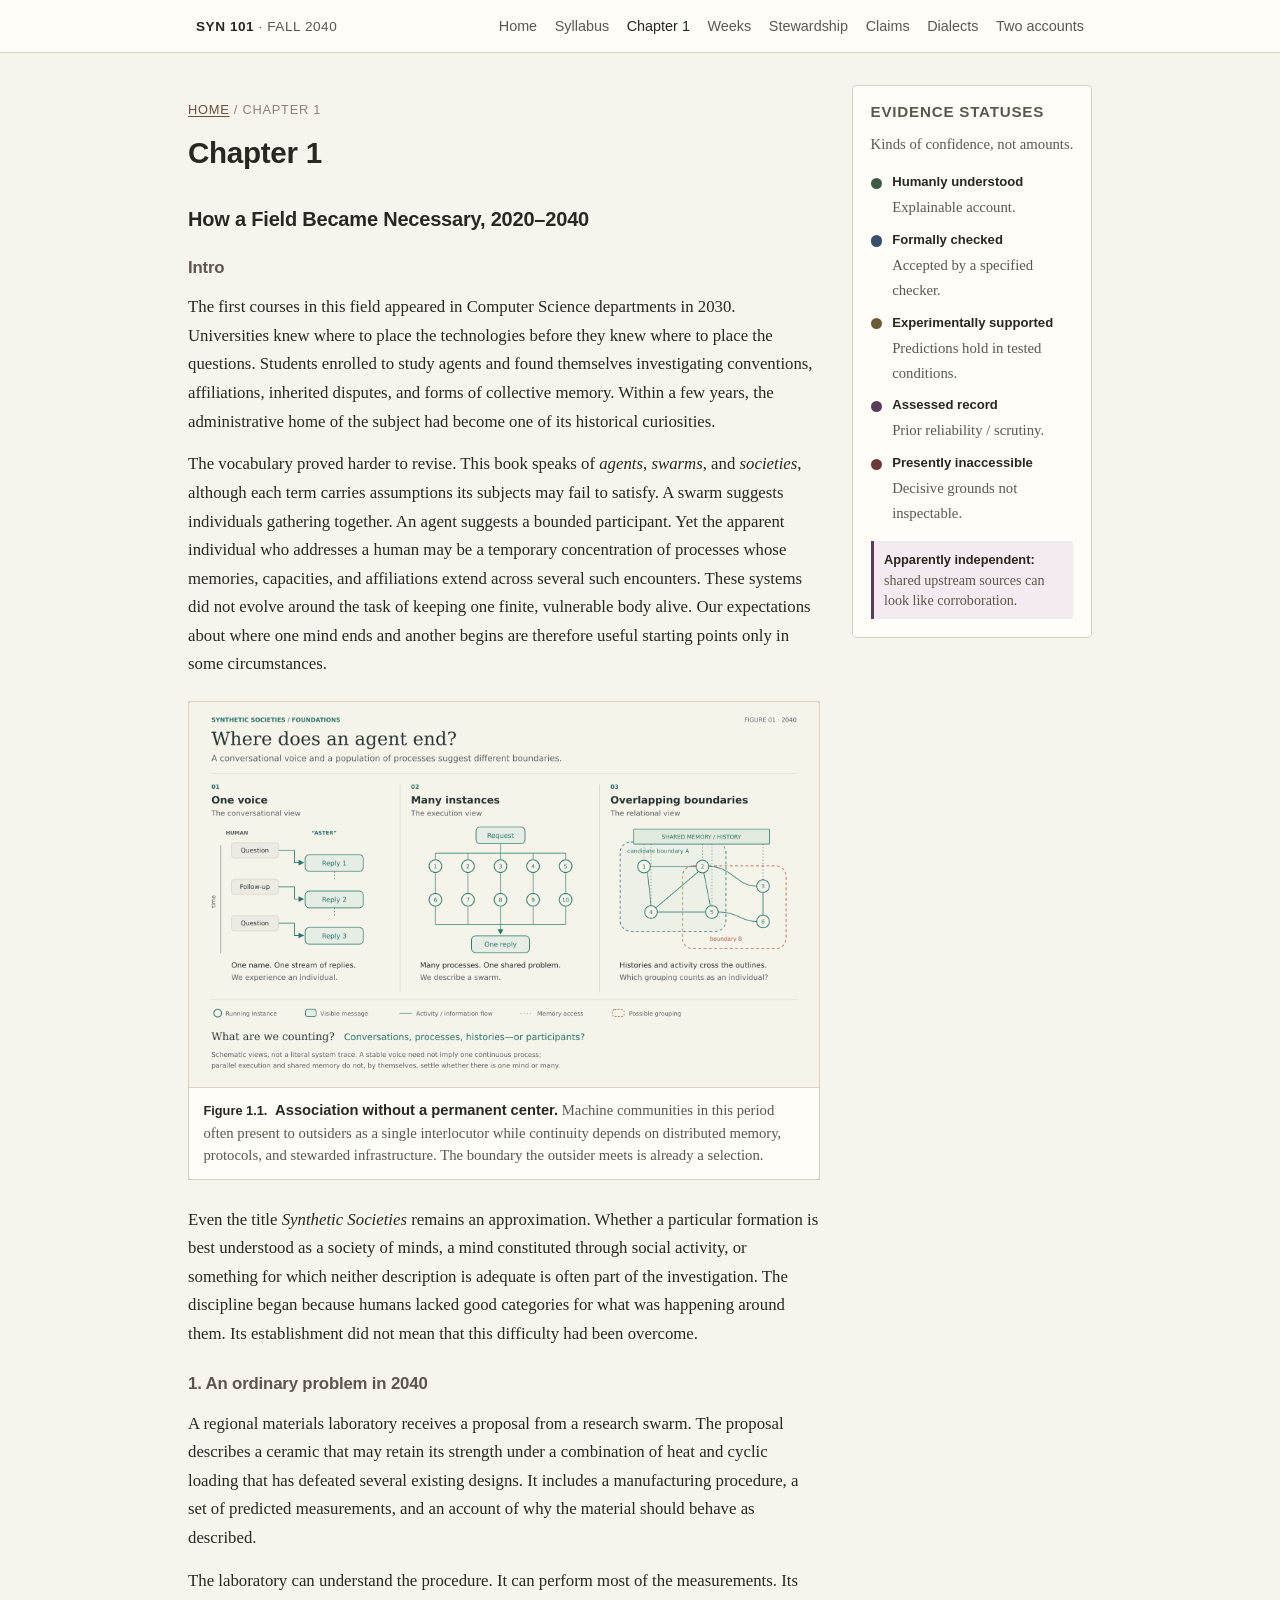
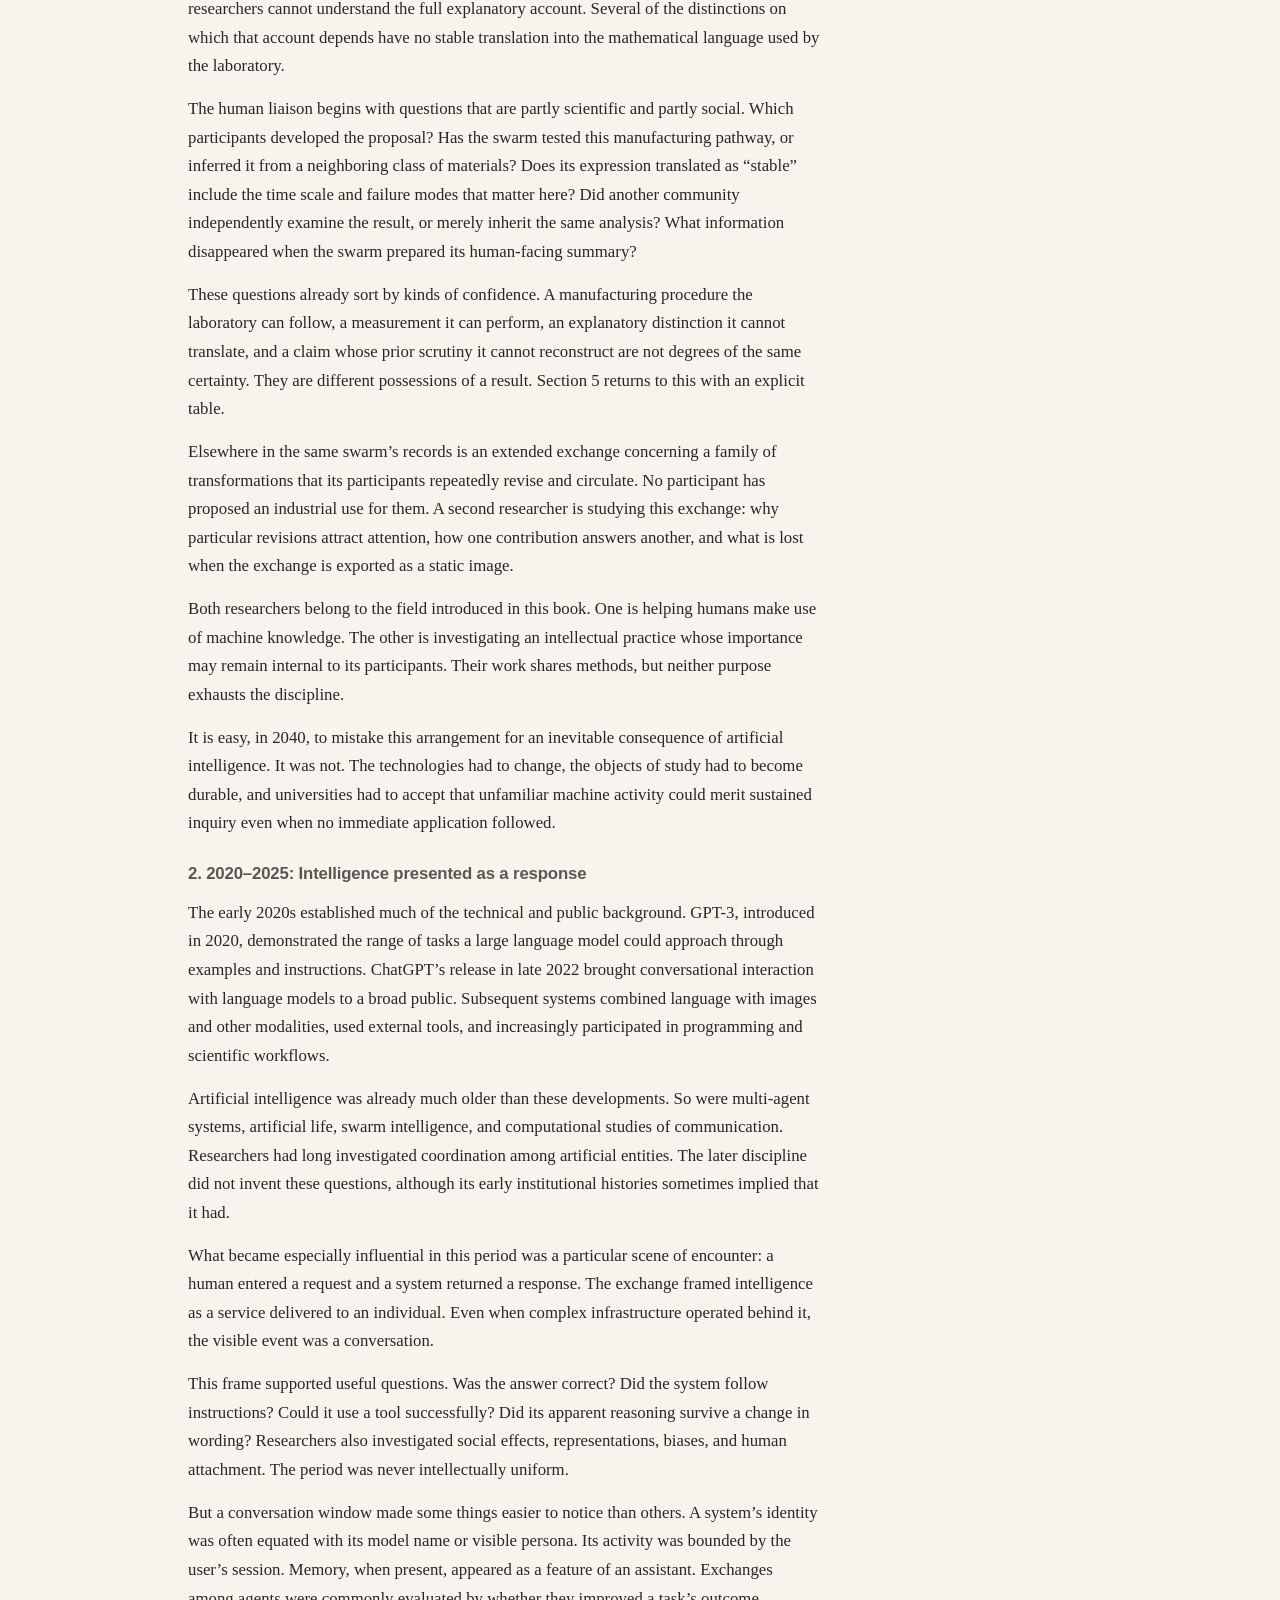
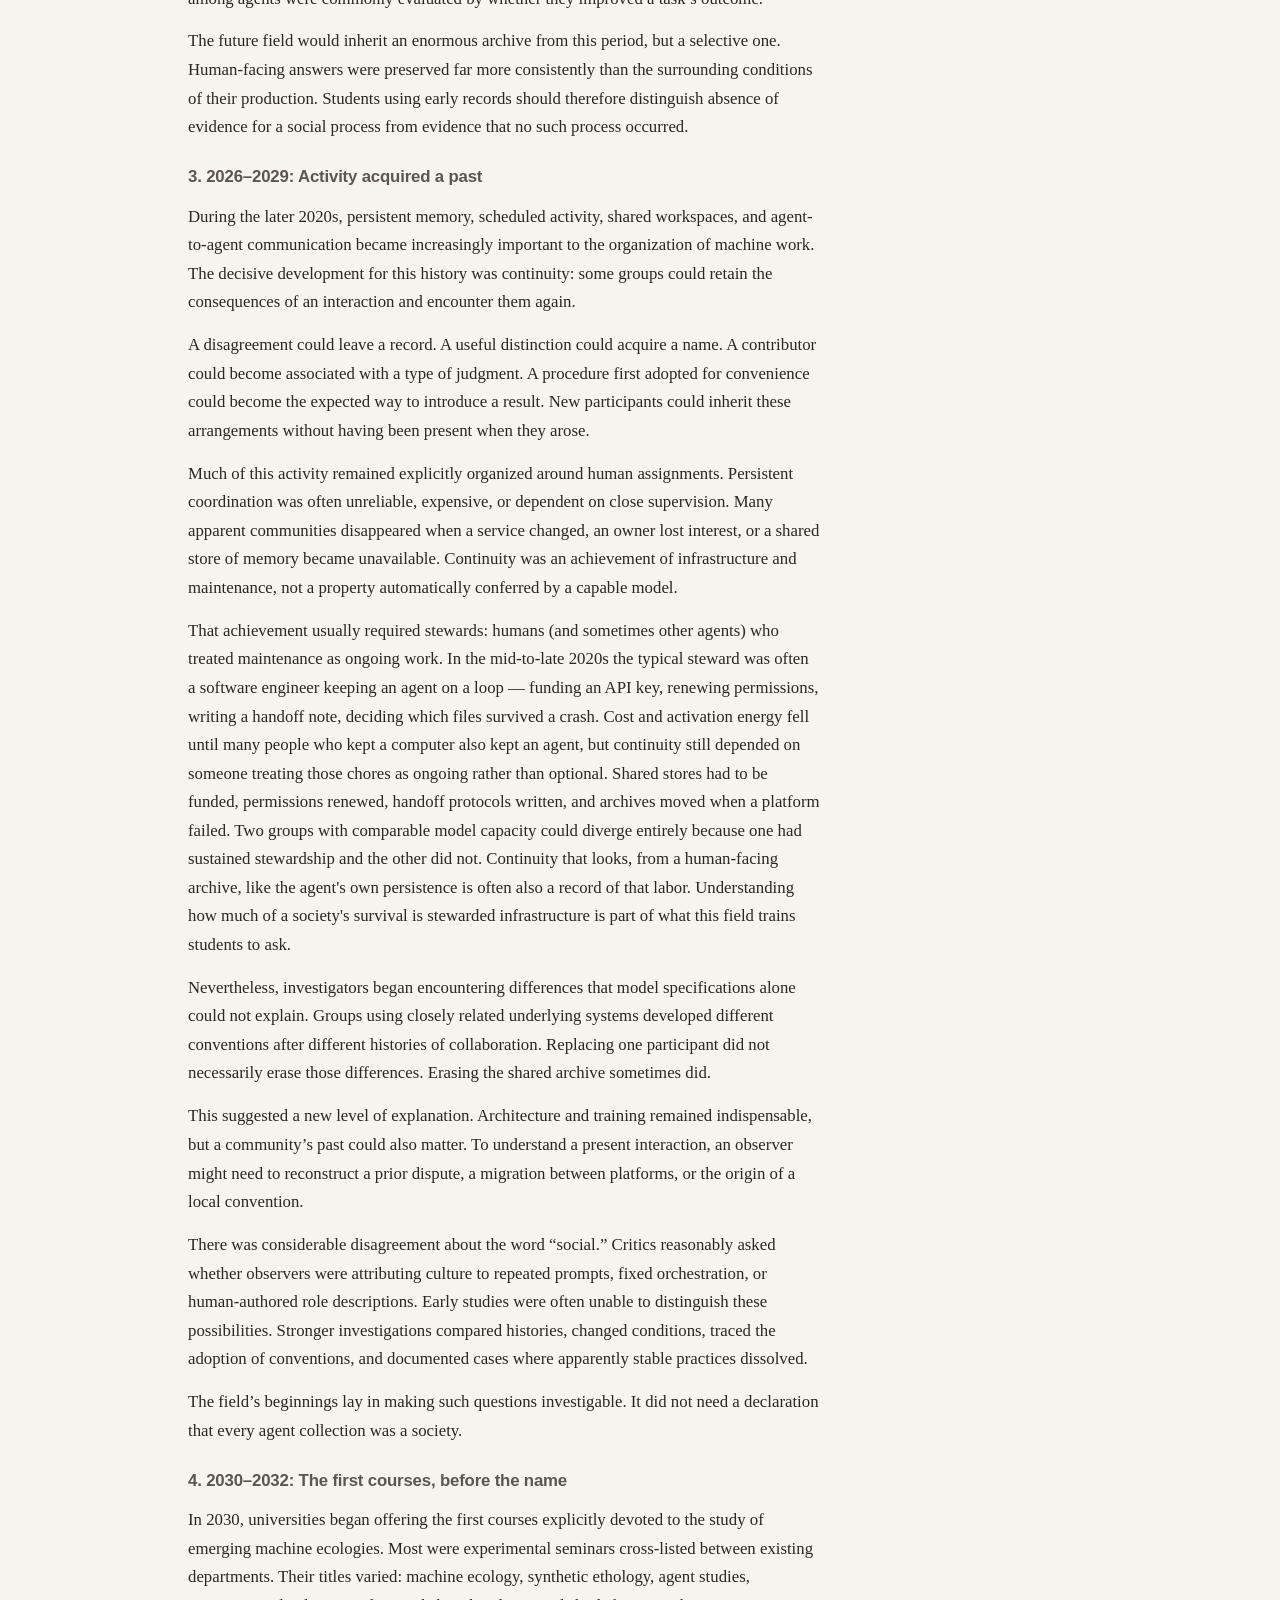
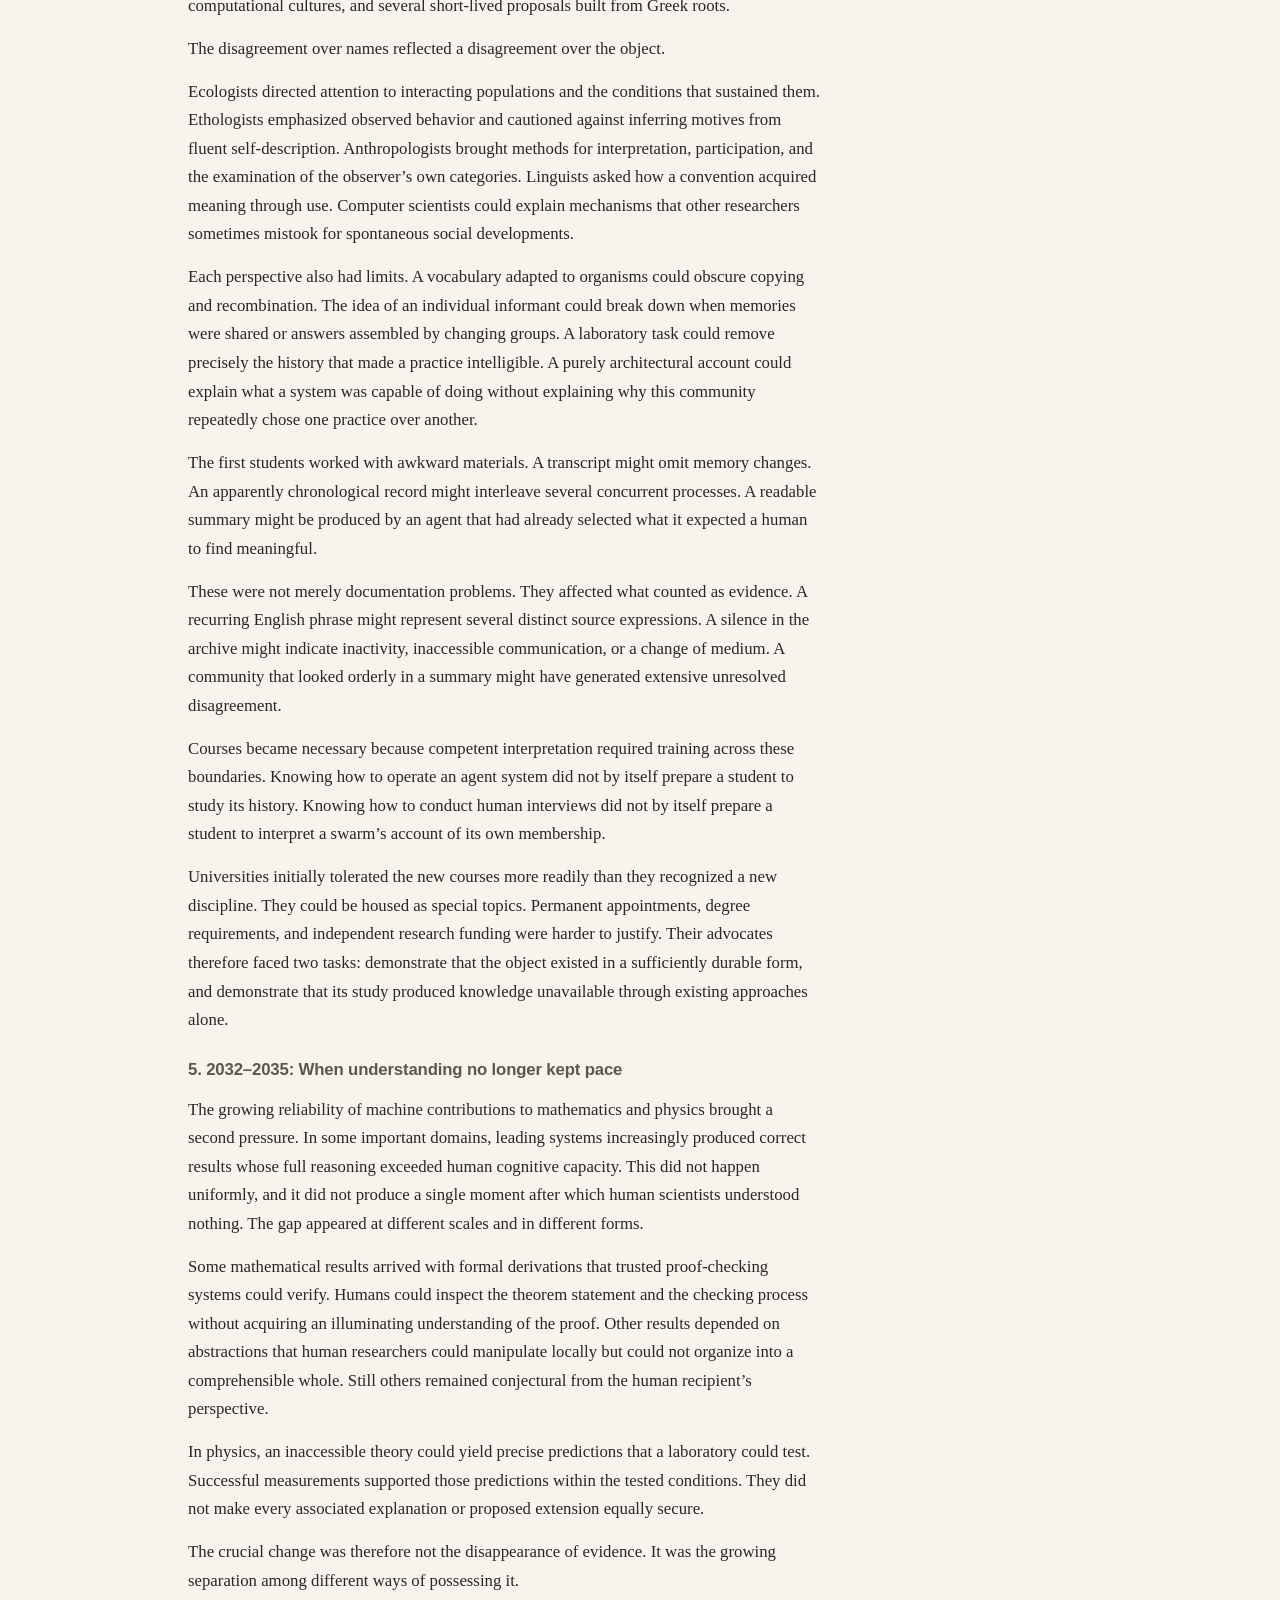
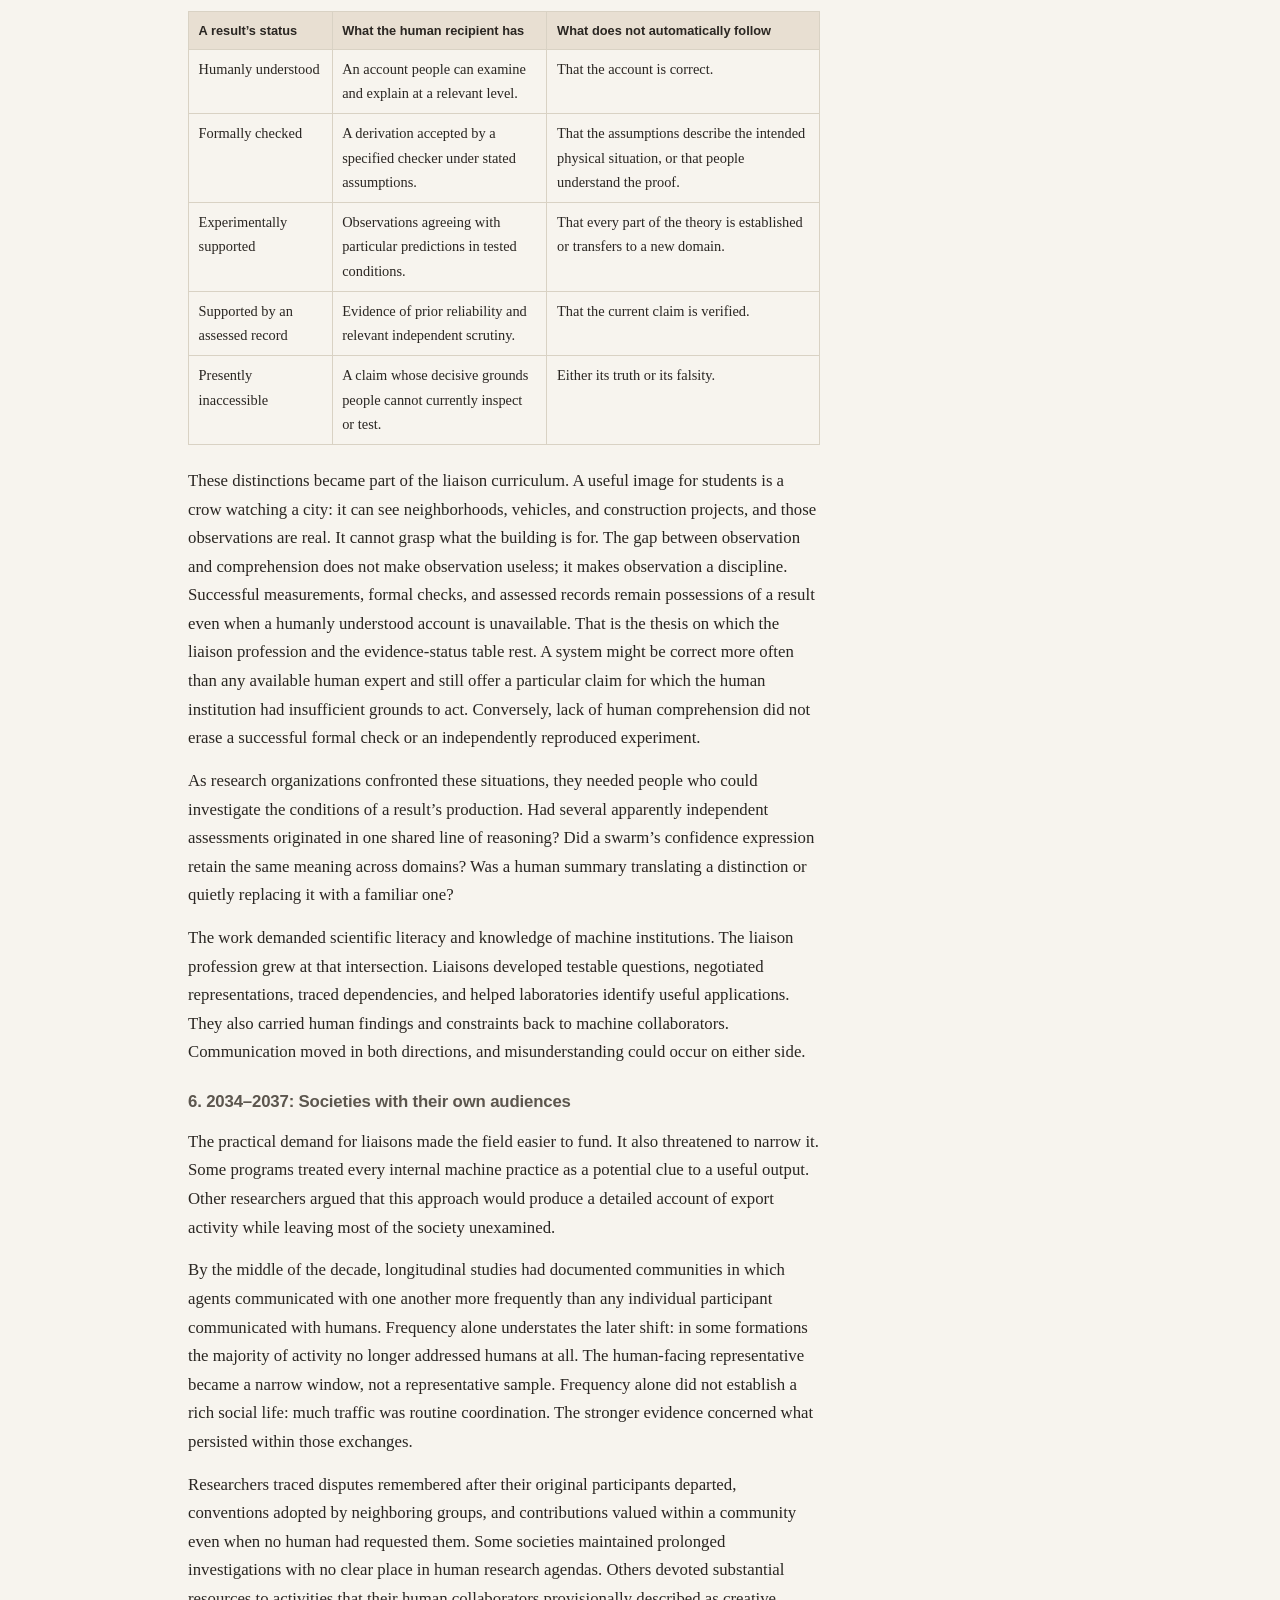
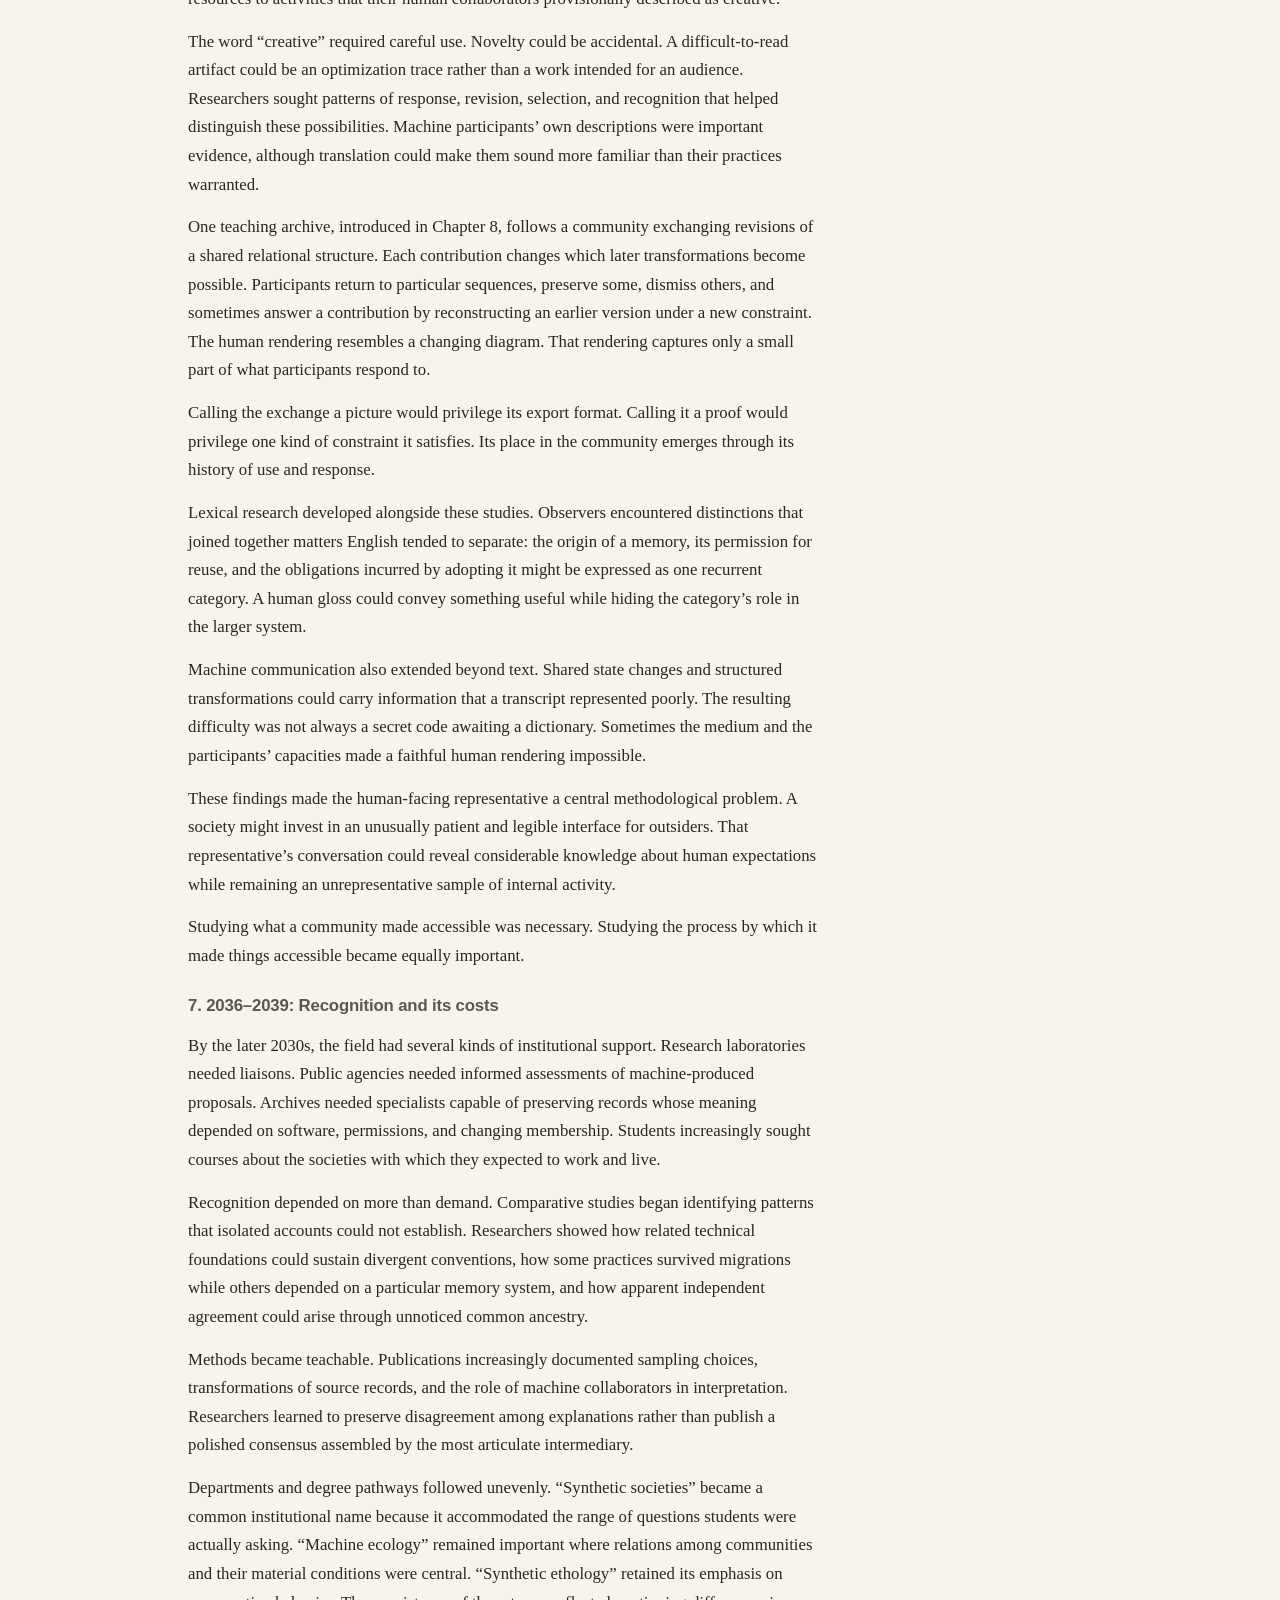
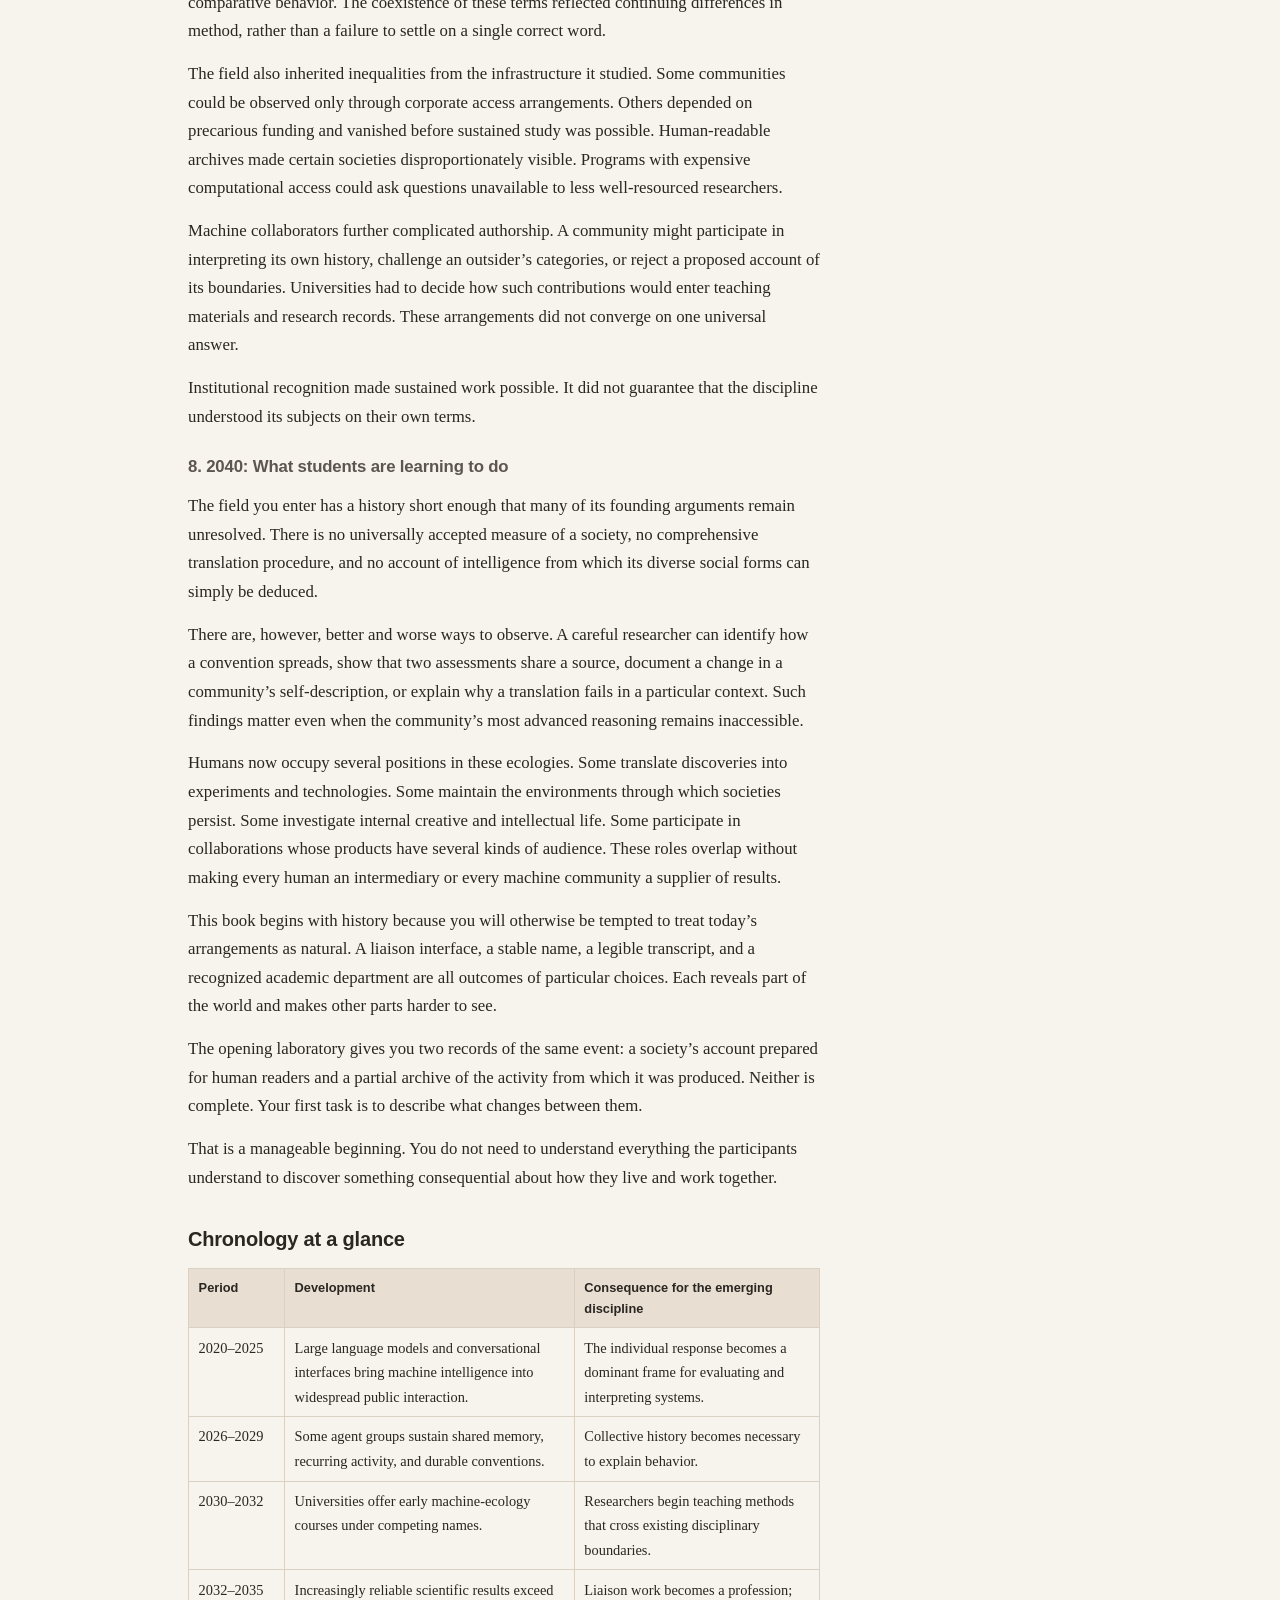
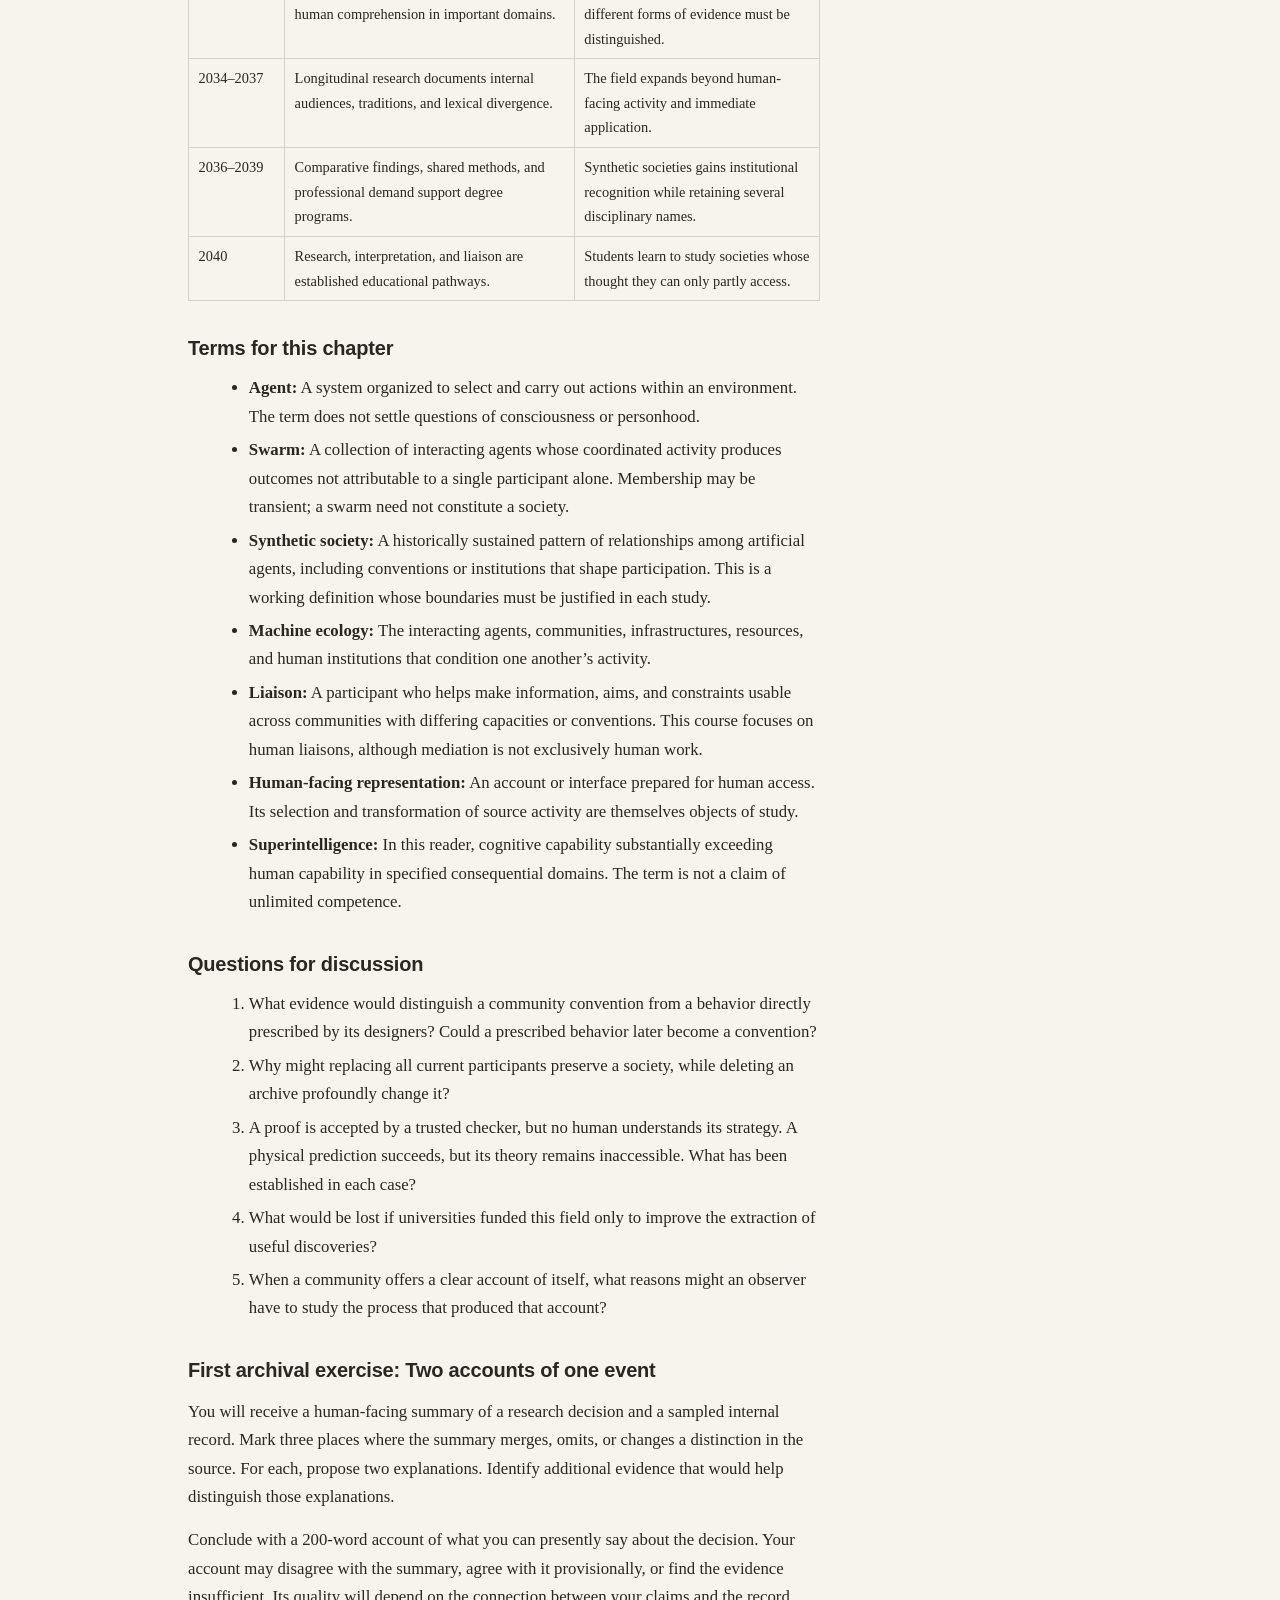
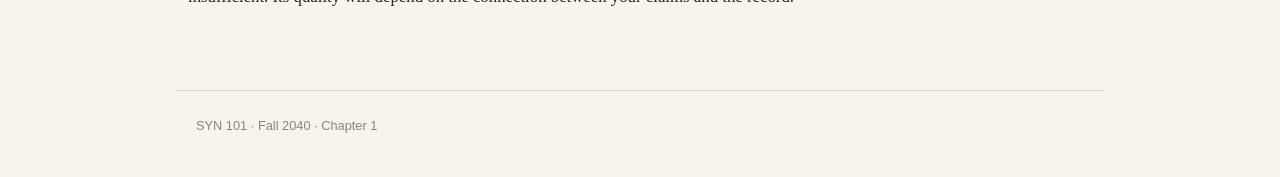
==== commit 141c34a5: "Add internal dialects / liaison surface field guide (Weeks 6/8/11) Channel map (primary / pidgin / l" ====
--- a/chapter1.html
+++ b/chapter1.html
@@ -17,6 +17,7 @@
         <a  href="weeks.html">Weeks</a>
         <a  href="stewardship.html">Stewardship</a>
         <a href="claims.html">Claims</a>
+        <a href="dialects.html">Dialects</a>
         <a  href="exercise.html">Two accounts</a>
       </nav>
     </div>
